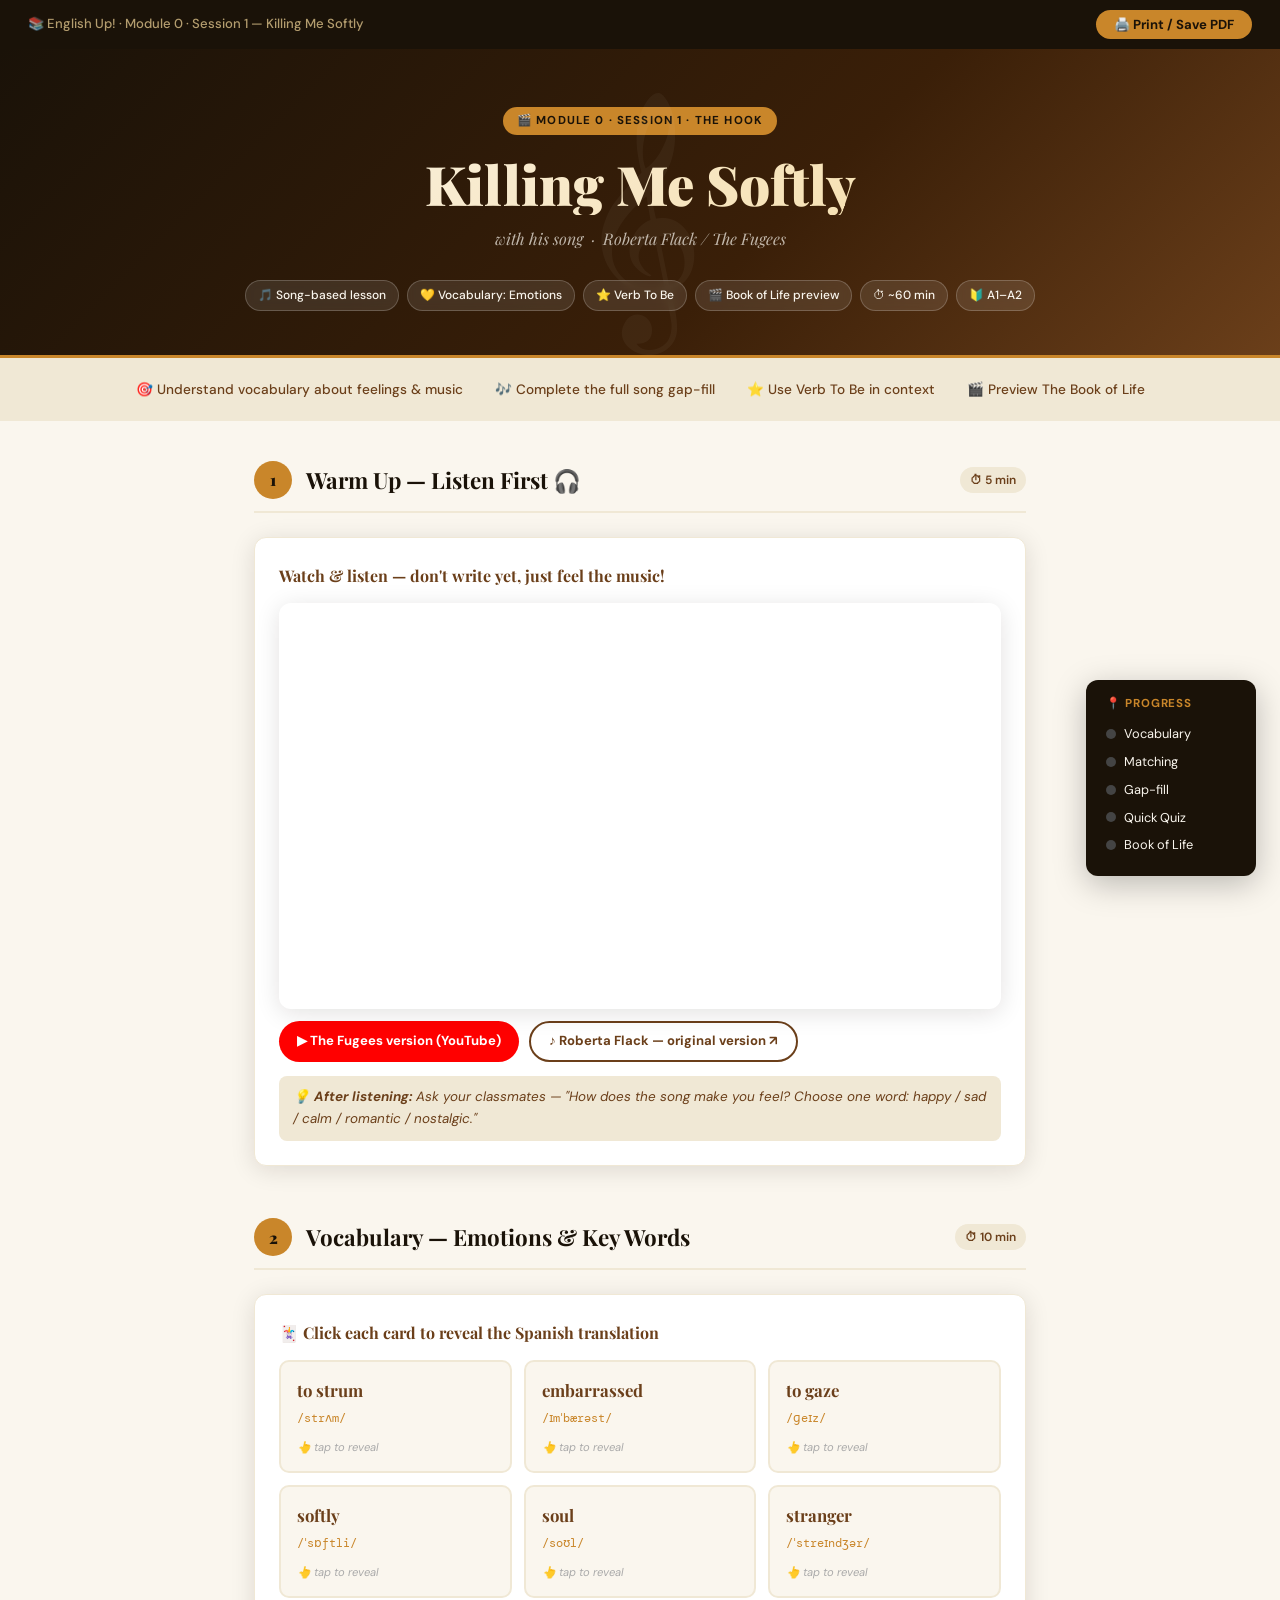
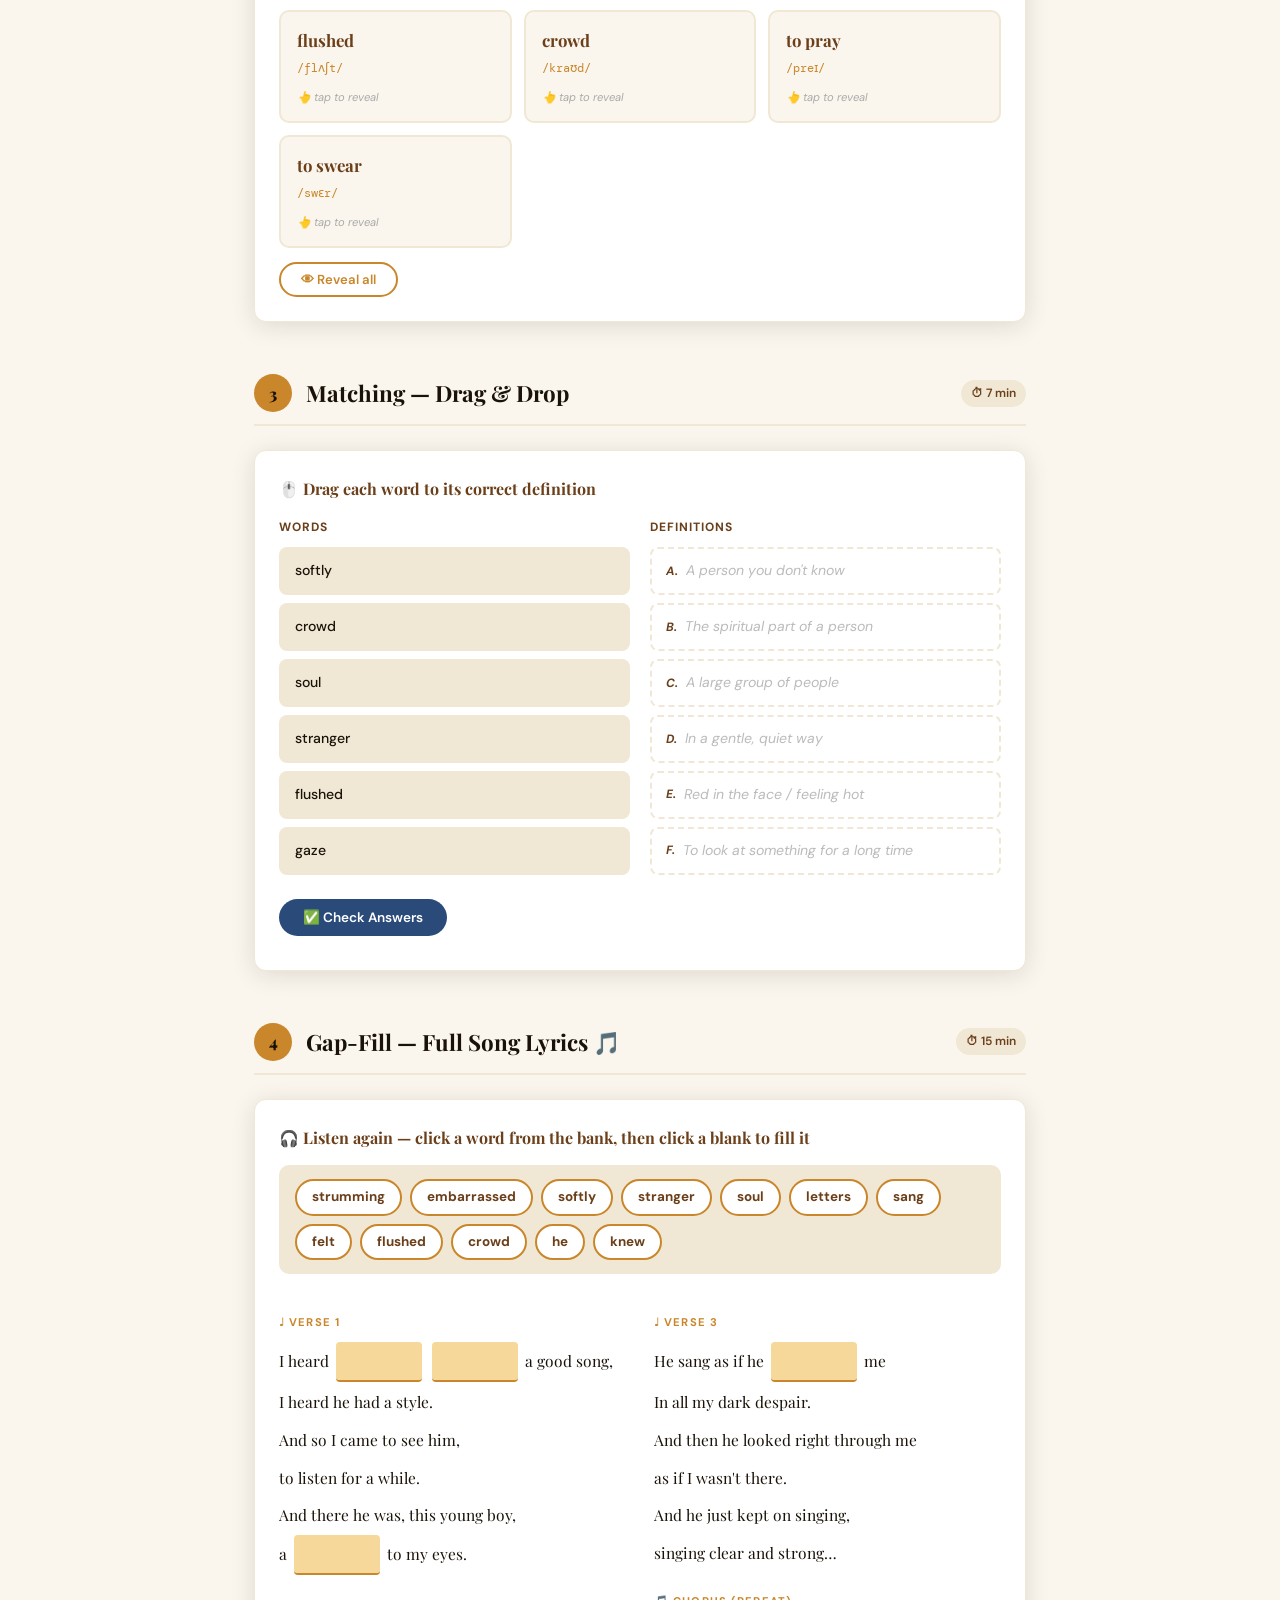
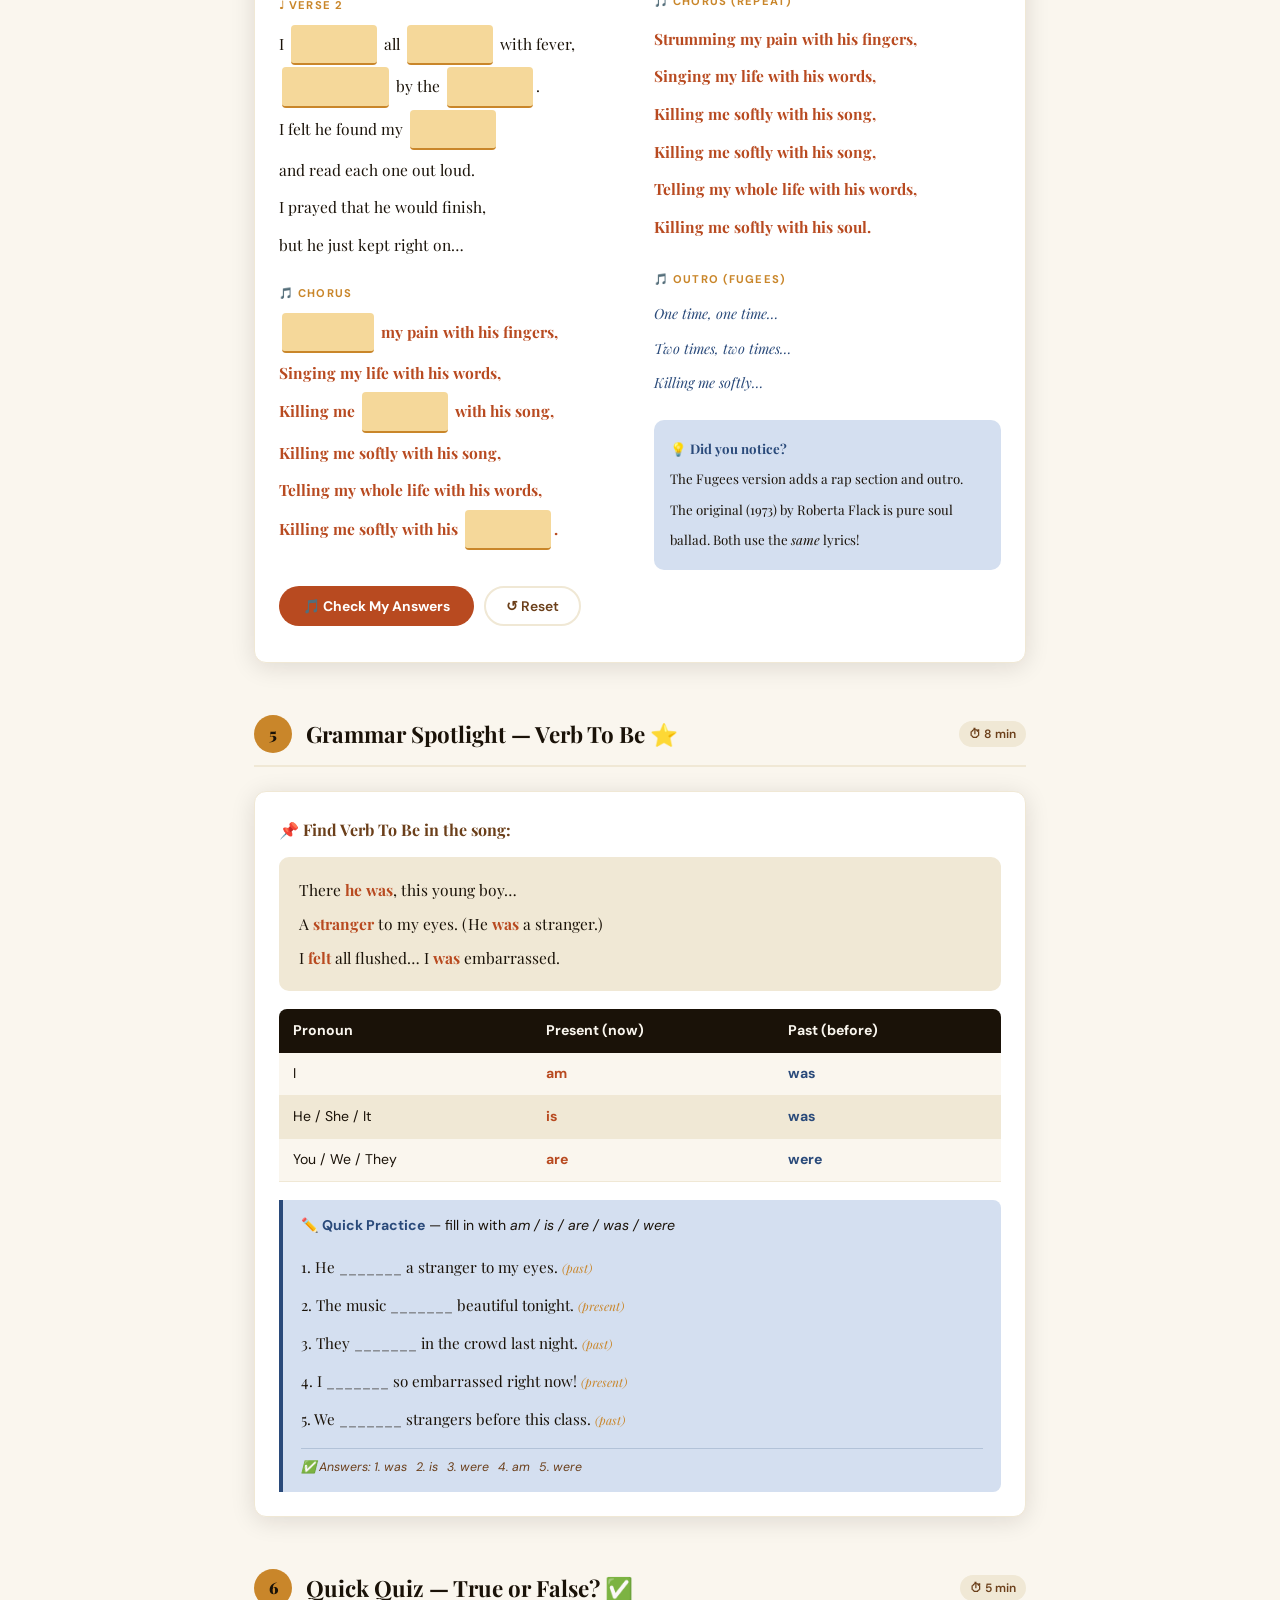
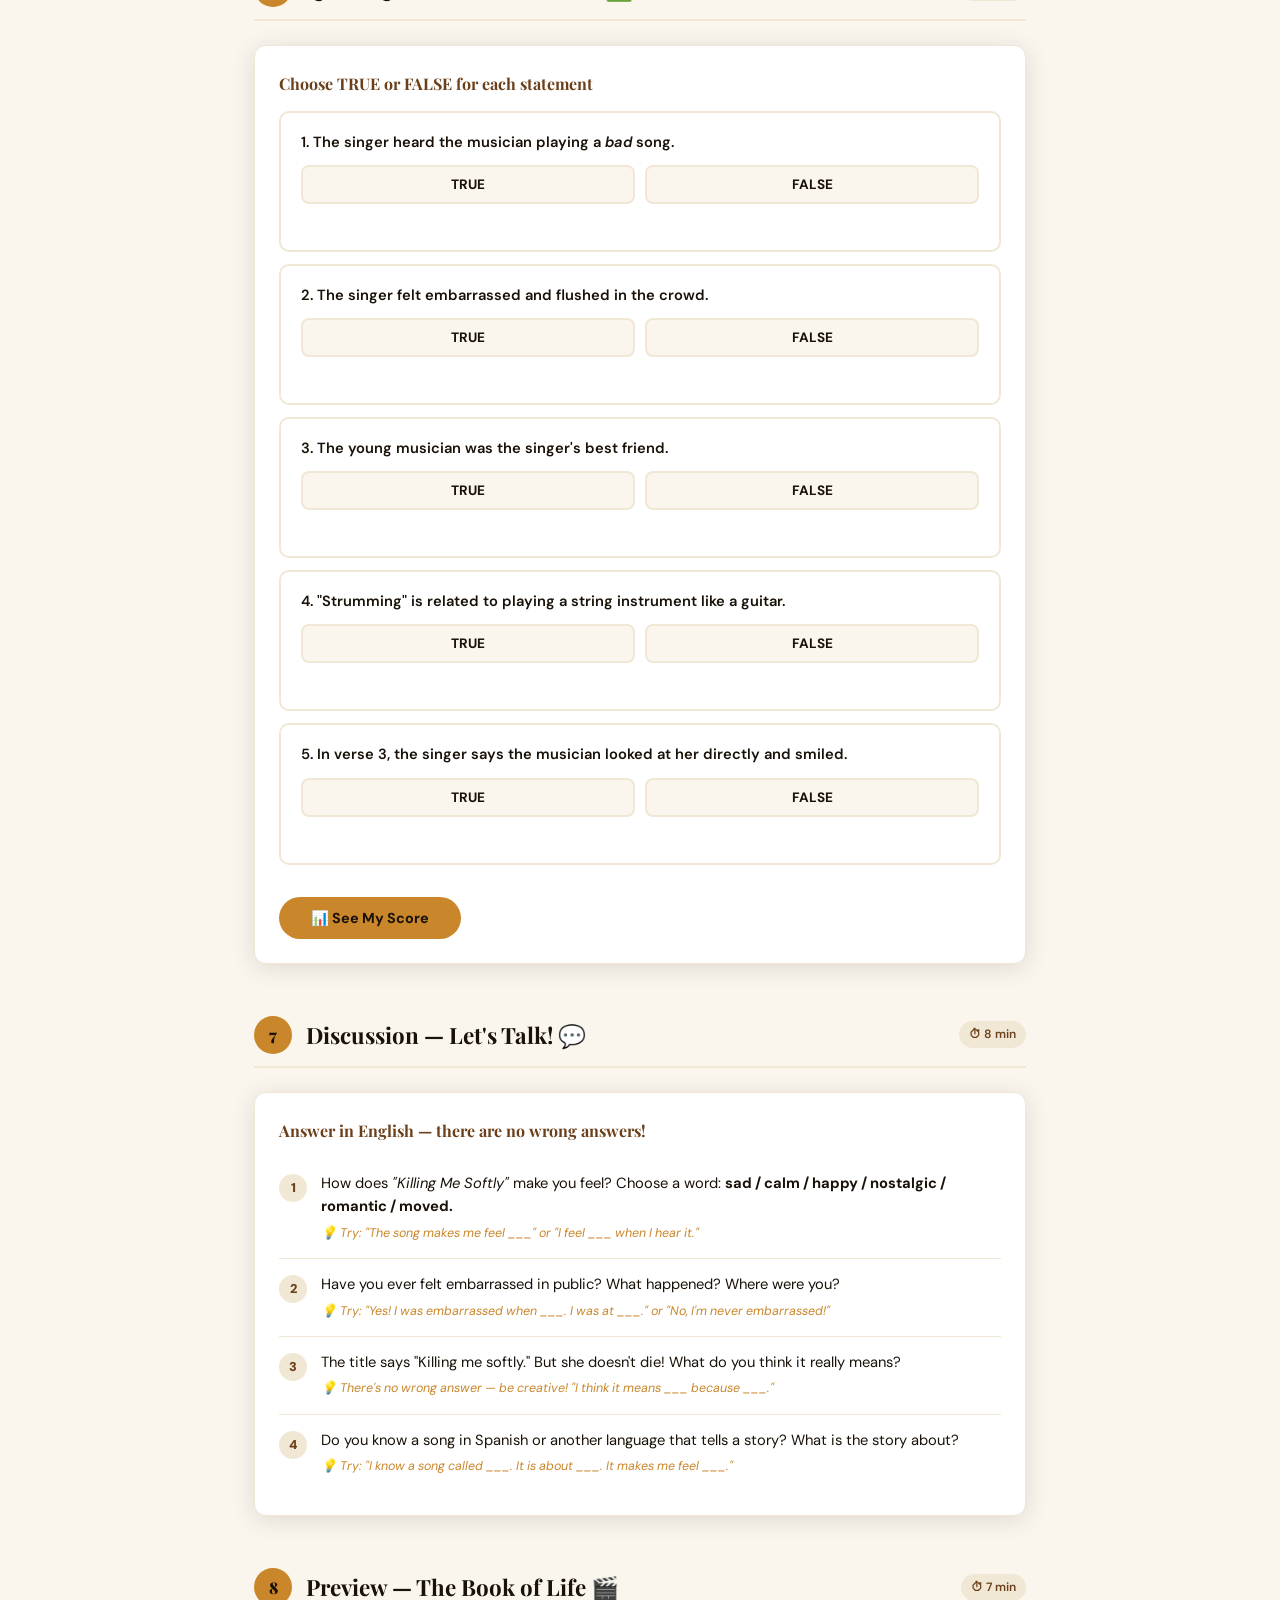
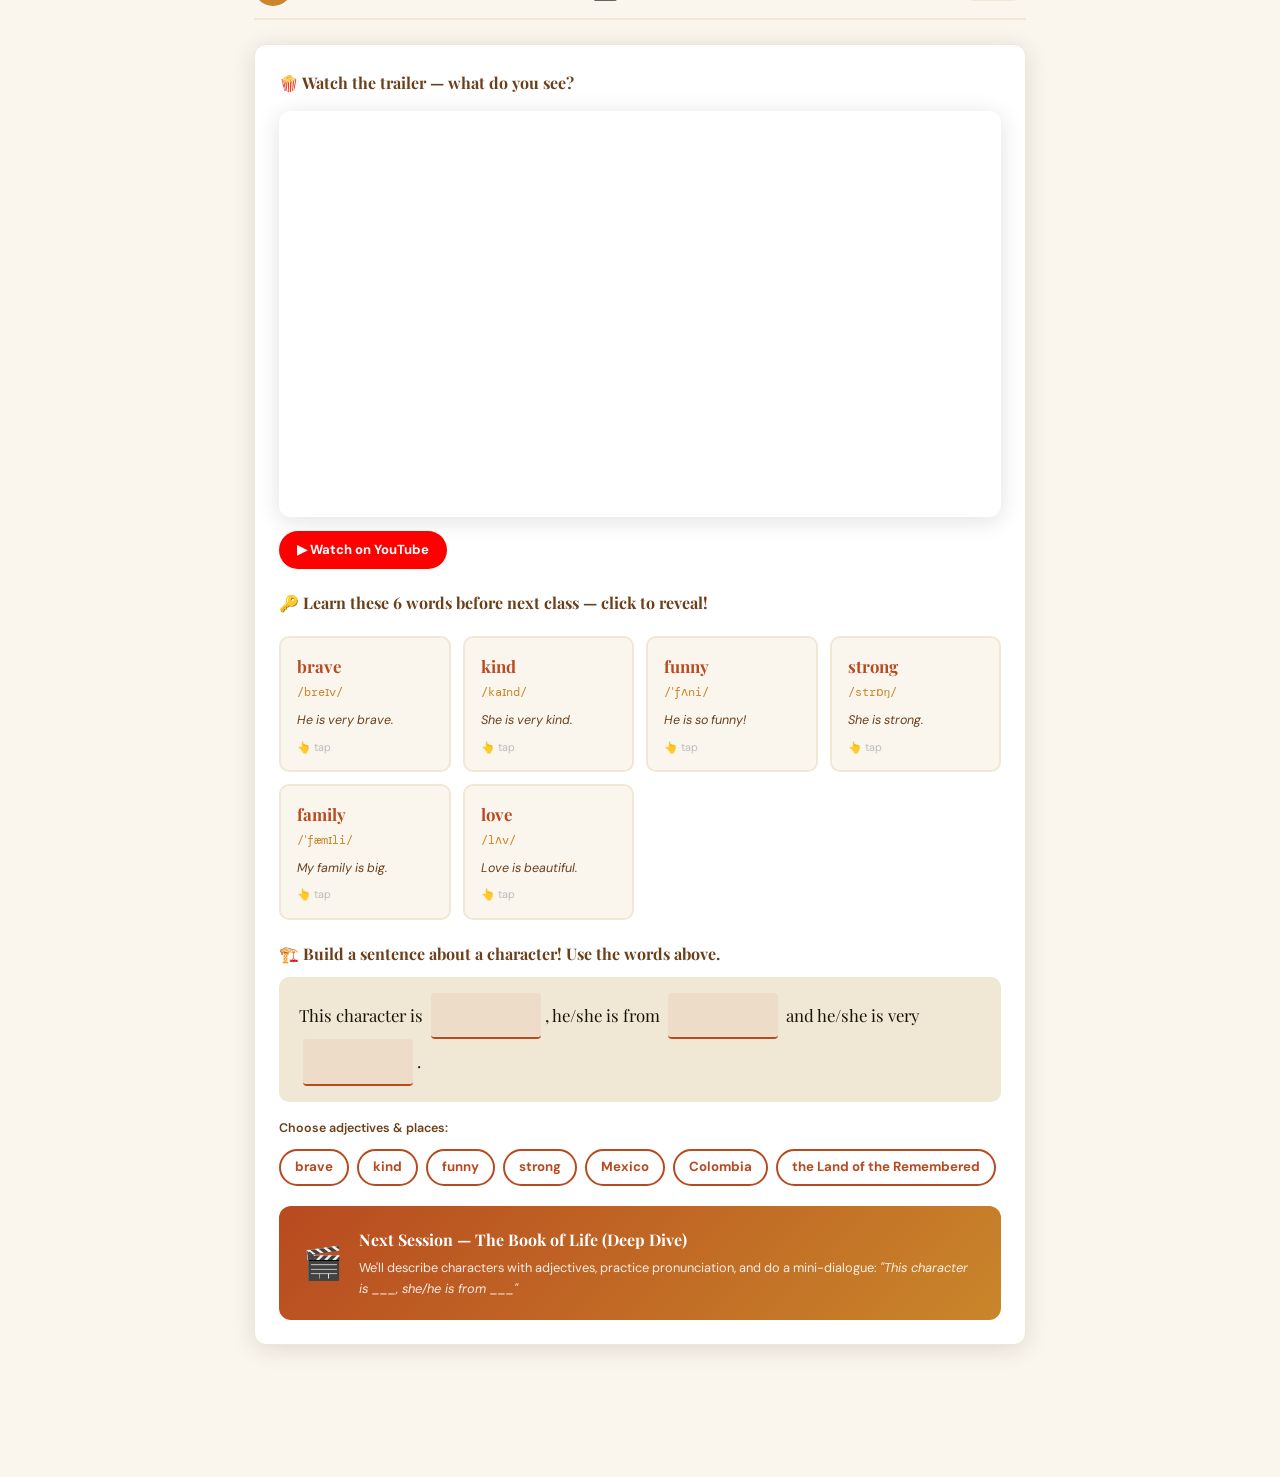
==== lessons/mod0/session1.html @ 4d99f3b1 "Add files via upload" ====
<!DOCTYPE html>
<html lang="en">
<head>
<meta charset="UTF-8"/>
<meta name="viewport" content="width=device-width, initial-scale=1.0"/>
<title>Module 0 · Session 1 — Killing Me Softly</title>
<link rel="preconnect" href="https://fonts.googleapis.com"/>
<link rel="preconnect" href="https://fonts.gstatic.com" crossorigin/>
<link href="https://fonts.googleapis.com/css2?family=Playfair+Display:ital,wght@0,700;0,900;1,400;1,700&family=DM+Sans:wght@300;400;500;600&family=DM+Mono:wght@400;500&display=swap" rel="stylesheet"/>

<style>
*, *::before, *::after { box-sizing: border-box; margin: 0; padding: 0; }

:root {
  --cream:     #FAF6EE;
  --parchment: #F0E8D5;
  --ink:       #1A1208;
  --brown:     #6B3F1A;
  --gold:      #C9862A;
  --gold-lt:   #F5D89A;
  --rust:      #B84A20;
  --sage:      #4A7053;
  --sage-lt:   #D6E8DA;
  --blue:      #2A4A7A;
  --blue-lt:   #D4DFF0;
  --radius:    12px;
  --shadow:    0 4px 24px rgba(26,18,8,0.12);
  --font-h:    'Playfair Display', Georgia, serif;
  --font-b:    'DM Sans', sans-serif;
  --font-m:    'DM Mono', monospace;
}

body { font-family: var(--font-b); background: var(--cream); color: var(--ink); line-height: 1.7; font-size: 16px; }

/* ── PRINT BAR ── */
.print-bar {
  position: sticky; top: 0; z-index: 100;
  background: var(--ink); color: var(--gold-lt);
  display: flex; align-items: center; justify-content: space-between;
  padding: 10px 28px; font-size: 0.82rem; font-weight: 500; gap: 12px; flex-wrap: wrap;
}
.print-bar span { opacity: 0.7; }
.btn-print {
  background: var(--gold); color: var(--ink); border: none;
  padding: 6px 18px; border-radius: 99px; font-weight: 700;
  font-size: 0.82rem; cursor: pointer; font-family: var(--font-b); transition: background .2s;
}
.btn-print:hover { background: var(--gold-lt); }

/* ── HERO ── */
.hero {
  background: linear-gradient(135deg, var(--ink) 0%, #3A1F08 60%, #6B3F1A 100%);
  color: var(--cream); padding: 56px 28px 44px; text-align: center; position: relative; overflow: hidden;
}
.hero::before {
  content: '𝄞'; position: absolute; top: -20px; left: 50%; transform: translateX(-50%);
  font-size: 220px; opacity: 0.04; pointer-events: none;
}
.hero-badge {
  display: inline-block; background: var(--gold); color: var(--ink);
  font-size: 0.72rem; font-weight: 700; letter-spacing: .1em; text-transform: uppercase;
  padding: 4px 14px; border-radius: 99px; margin-bottom: 18px;
}
.hero h1 {
  font-family: var(--font-h); font-size: clamp(2rem, 6vw, 3.4rem); font-weight: 900; line-height: 1.15;
  background: linear-gradient(135deg, #FAF6EE, #F5D89A);
  -webkit-background-clip: text; -webkit-text-fill-color: transparent; background-clip: text; margin-bottom: 10px;
}
.hero-sub { font-size: 1rem; opacity: .7; margin-bottom: 28px; font-style: italic; font-family: var(--font-h); }
.hero-tags { display: flex; gap: 8px; justify-content: center; flex-wrap: wrap; }
.tag {
  background: rgba(255,255,255,.1); border: 1px solid rgba(255,255,255,.2);
  color: var(--cream); font-size: .75rem; font-weight: 500; padding: 4px 12px;
  border-radius: 99px; backdrop-filter: blur(4px);
}

/* ── OBJECTIVES BAR ── */
.objectives-bar {
  background: var(--parchment); border-top: 3px solid var(--gold);
  padding: 20px 28px; display: flex; gap: 32px; flex-wrap: wrap; justify-content: center;
}
.obj-item { display: flex; align-items: center; gap: 8px; font-size: .85rem; font-weight: 500; color: var(--brown); }

/* ── LAYOUT ── */
.page { max-width: 820px; margin: 0 auto; padding: 40px 24px 80px; }

/* ── SECTION HEADER ── */
.section-header {
  display: flex; align-items: center; gap: 14px; margin-bottom: 24px;
  padding-bottom: 12px; border-bottom: 2px solid var(--parchment);
}
.section-num {
  width: 38px; height: 38px; border-radius: 50%; background: var(--gold); color: var(--ink);
  font-weight: 900; font-size: 1rem; display: flex; align-items: center; justify-content: center;
  flex-shrink: 0; font-family: var(--font-h);
}
.section-title { font-family: var(--font-h); font-size: 1.4rem; font-weight: 700; }
.section-time {
  margin-left: auto; font-size: .75rem; font-weight: 600; color: var(--brown);
  background: var(--parchment); padding: 3px 10px; border-radius: 99px; white-space: nowrap;
}
section { margin-bottom: 52px; }

/* ── CARD ── */
.card {
  background: white; border: 1px solid var(--parchment); border-radius: var(--radius);
  padding: 24px; box-shadow: var(--shadow); margin-bottom: 20px;
}
.card-title { font-family: var(--font-h); font-size: 1rem; font-weight: 700; margin-bottom: 14px; color: var(--brown); }

/* ── VIDEO ── */
.video-wrap {
  position: relative; padding-bottom: 56.25%; height: 0;
  border-radius: var(--radius); overflow: hidden; box-shadow: var(--shadow);
}
.video-wrap iframe { position: absolute; inset: 0; width: 100%; height: 100%; border: none; }
.video-links { display: flex; gap: 10px; margin-top: 12px; flex-wrap: wrap; }
.btn-yt {
  display: inline-flex; align-items: center; gap: 7px;
  background: #FF0000; color: white; text-decoration: none;
  padding: 8px 18px; border-radius: 99px; font-weight: 700; font-size: .82rem;
  font-family: var(--font-b); transition: background .2s;
}
.btn-yt:hover { background: #CC0000; }
.btn-yt-alt {
  display: inline-flex; align-items: center; gap: 7px;
  background: none; border: 2px solid var(--brown); color: var(--brown);
  text-decoration: none; padding: 7px 18px; border-radius: 99px;
  font-weight: 700; font-size: .82rem; font-family: var(--font-b); transition: all .2s;
}
.btn-yt-alt:hover { background: var(--brown); color: white; }

/* ── VOCAB GRID ── */
.vocab-grid { display: grid; grid-template-columns: repeat(auto-fill, minmax(190px, 1fr)); gap: 12px; }
.vocab-card {
  background: var(--cream); border: 2px solid var(--parchment); border-radius: 10px;
  padding: 14px 16px; cursor: pointer; transition: all .2s; position: relative;
}
.vocab-card:hover { border-color: var(--gold); transform: translateY(-2px); box-shadow: 0 6px 18px rgba(201,134,42,.18); }
.vocab-card.revealed .vocab-translation { opacity: 1; max-height: 40px; }
.vocab-card.revealed .vocab-hint { display: none; }
.vocab-word { font-family: var(--font-h); font-size: 1.05rem; font-weight: 700; color: var(--brown); }
.vocab-pron { font-family: var(--font-m); font-size: .75rem; color: var(--gold); margin: 3px 0; }
.vocab-translation { font-size: .82rem; color: var(--blue); font-weight: 600; opacity: 0; max-height: 0; overflow: hidden; transition: all .3s; margin-top: 4px; }
.vocab-hint { font-size: .7rem; color: #aaa; margin-top: 6px; font-style: italic; }
.reveal-all-btn {
  display: inline-block; margin-top: 14px; background: none; border: 2px solid var(--gold);
  color: var(--gold); padding: 7px 20px; border-radius: 99px; cursor: pointer;
  font-family: var(--font-b); font-weight: 600; font-size: .82rem; transition: all .2s;
}
.reveal-all-btn:hover { background: var(--gold); color: var(--ink); }

/* ── DRAG & DROP ── */
.match-container { display: flex; gap: 20px; flex-wrap: wrap; }
.match-col { flex: 1; min-width: 200px; }
.match-col-title { font-size: .75rem; font-weight: 700; text-transform: uppercase; letter-spacing: .08em; color: var(--brown); margin-bottom: 10px; }
.draggable {
  background: var(--parchment); border: 2px solid transparent; border-radius: 8px;
  padding: 10px 14px; margin-bottom: 8px; cursor: grab; font-size: .88rem; font-weight: 500;
  transition: all .2s; user-select: none;
}
.draggable:hover { border-color: var(--gold); background: var(--gold-lt); }
.draggable.dragging { opacity: .4; cursor: grabbing; }
.draggable.used-up { opacity: .3; cursor: not-allowed; }
.drop-target {
  background: white; border: 2px dashed var(--parchment); border-radius: 8px;
  padding: 10px 14px; margin-bottom: 8px; font-size: .88rem; min-height: 44px;
  display: flex; align-items: center; transition: all .2s; color: #bbb; font-style: italic;
}
.drop-target.drag-over { border-color: var(--gold); background: var(--gold-lt); }
.drop-target.correct { border-color: var(--sage); background: var(--sage-lt); color: var(--sage); font-style: normal; font-weight: 600; border-style: solid; }
.drop-target.wrong   { border-color: var(--rust); background: #FDECEA; color: var(--rust); font-style: normal; border-style: solid; }
.drop-label { font-size: .75rem; font-weight: 700; color: var(--brown); margin-right: 8px; flex-shrink: 0; }
.match-check-btn {
  margin-top: 16px; background: var(--blue); color: white; border: none;
  padding: 10px 24px; border-radius: 99px; cursor: pointer;
  font-family: var(--font-b); font-weight: 600; font-size: .85rem; transition: background .2s;
}
.match-check-btn:hover { background: var(--brown); }
#match-feedback { margin-top: 10px; font-size: .85rem; font-weight: 600; }

/* ── LYRICS ── */
.lyrics-two-col { display: grid; grid-template-columns: 1fr 1fr; gap: 28px; }
@media (max-width: 640px) { .lyrics-two-col { grid-template-columns: 1fr; } }

.lyrics-wrap { font-family: var(--font-h); line-height: 2.3; font-size: .97rem; }
.verse-label {
  font-size: .7rem; font-weight: 700; text-transform: uppercase; letter-spacing: .1em;
  color: var(--gold); margin: 18px 0 6px; font-family: var(--font-b);
}
.lyric-line { margin-bottom: 2px; }
.lyric-line.chorus-line { color: var(--rust); font-weight: 700; }

.gap-blank {
  display: inline-block; min-width: 86px; border-bottom: 2px solid var(--gold);
  padding: 2px 8px; margin: 0 3px; background: var(--gold-lt); border-radius: 4px;
  cursor: pointer; font-weight: 700; color: transparent; text-align: center;
  transition: all .2s; font-family: var(--font-h); font-size: .93rem;
}
.gap-blank:hover { border-color: var(--rust); }
.gap-blank.filled { color: var(--brown); background: var(--blue-lt); border-color: var(--blue); }
.gap-blank.correct-ans { color: var(--sage); background: var(--sage-lt); border-color: var(--sage); cursor: default; }
.gap-blank.wrong-ans { color: var(--rust); background: #FDECEA; border-color: var(--rust); animation: shake .4s; }
@keyframes shake { 0%,100%{transform:translateX(0)} 25%{transform:translateX(-5px)} 75%{transform:translateX(5px)} }

.word-bank {
  display: flex; gap: 8px; flex-wrap: wrap; margin-bottom: 18px;
  padding: 14px 16px; background: var(--parchment); border-radius: 10px;
}
.word-chip {
  background: white; border: 2px solid var(--gold); border-radius: 99px; padding: 5px 15px;
  cursor: pointer; font-family: var(--font-b); font-weight: 700; font-size: .84rem;
  color: var(--brown); transition: all .2s; user-select: none;
}
.word-chip:hover { background: var(--gold); color: var(--ink); }
.word-chip.selected-chip { background: var(--rust); border-color: var(--rust); color: white; }
.word-chip.used { opacity: .28; pointer-events: none; text-decoration: line-through; }

.lyrics-actions { display: flex; gap: 10px; margin-top: 16px; flex-wrap: wrap; }
.lyrics-check-btn {
  background: var(--rust); color: white; border: none; padding: 10px 24px;
  border-radius: 99px; cursor: pointer; font-family: var(--font-b); font-weight: 700;
  font-size: .87rem; transition: background .2s;
}
.lyrics-check-btn:hover { background: var(--brown); }
.lyrics-reset-btn {
  background: none; border: 2px solid var(--parchment); color: var(--brown);
  padding: 9px 20px; border-radius: 99px; cursor: pointer;
  font-family: var(--font-b); font-weight: 600; font-size: .87rem; transition: all .2s;
}
.lyrics-reset-btn:hover { border-color: var(--brown); }
#lyrics-score { margin-top: 12px; font-weight: 700; font-size: .9rem; }

/* ── GRAMMAR TABLE ── */
.grammar-table { width: 100%; border-collapse: collapse; font-size: .88rem; }
.grammar-table th { background: var(--ink); color: var(--cream); padding: 10px 14px; text-align: left; }
.grammar-table th:first-child { border-radius: 8px 0 0 0; }
.grammar-table th:last-child  { border-radius: 0 8px 0 0; }
.grammar-table td { padding: 9px 14px; border-bottom: 1px solid var(--parchment); }
.grammar-table tr:nth-child(odd) td { background: var(--cream); }
.grammar-table tr:nth-child(even) td { background: var(--parchment); }

/* ── T/F QUIZ ── */
.quiz-card {
  background: white; border: 2px solid var(--parchment); border-radius: 10px;
  padding: 18px 20px; margin-bottom: 12px;
}
.quiz-q { font-weight: 600; font-size: .92rem; margin-bottom: 12px; line-height: 1.5; }
.tf-btns { display: flex; gap: 10px; }
.tf-btn {
  flex: 1; padding: 9px; border-radius: 8px; border: 2px solid var(--parchment);
  cursor: pointer; font-weight: 700; font-size: .85rem; font-family: var(--font-b);
  background: var(--cream); transition: all .2s; color: var(--ink);
}
.tf-btn:hover { border-color: var(--blue); background: var(--blue-lt); }
.tf-btn.sel-t  { background: var(--blue-lt); border-color: var(--blue); color: var(--blue); }
.tf-btn.sel-f  { background: #FDECEA; border-color: var(--rust); color: var(--rust); }
.tf-btn.correct { background: var(--sage-lt); border-color: var(--sage); color: var(--sage); }
.tf-btn.wrong   { background: #FDECEA; border-color: var(--rust); color: var(--rust); }
.quiz-feedback  { font-size: .8rem; margin-top: 10px; font-weight: 600; min-height: 18px; }
.quiz-submit-btn {
  background: var(--gold); color: var(--ink); border: none; padding: 12px 32px;
  border-radius: 99px; cursor: pointer; font-family: var(--font-b); font-weight: 700;
  font-size: .9rem; margin-top: 20px; transition: all .2s;
}
.quiz-submit-btn:hover { background: var(--gold-lt); }
#quiz-result { margin-top: 20px; padding: 20px; border-radius: 12px; text-align: center; font-family: var(--font-h); font-size: 1.3rem; font-weight: 700; display: none; }
#quiz-result.show { display: block; }

/* ── DISCUSSION ── */
.discussion-list { list-style: none; }
.discussion-list li { display: flex; gap: 14px; align-items: flex-start; padding: 14px 0; border-bottom: 1px solid var(--parchment); }
.discussion-list li:last-child { border-bottom: none; }
.disc-num { width: 28px; height: 28px; border-radius: 50%; background: var(--parchment); color: var(--brown); font-weight: 900; font-size: .8rem; display: flex; align-items: center; justify-content: center; flex-shrink: 0; margin-top: 2px; }
.disc-q   { font-size: .92rem; line-height: 1.6; }
.disc-tip { font-size: .78rem; color: var(--gold); font-style: italic; margin-top: 4px; }

/* ── BOOK OF LIFE ── */
.bol-vocab-grid { display: grid; grid-template-columns: repeat(auto-fill, minmax(170px, 1fr)); gap: 12px; margin-top: 20px; }
.bol-vocab-card {
  background: var(--cream); border: 2px solid var(--parchment); border-radius: 10px;
  padding: 14px 16px; cursor: pointer; transition: all .2s;
}
.bol-vocab-card:hover { border-color: var(--rust); transform: translateY(-2px); }
.bol-vocab-card.revealed .bol-translation { opacity: 1; max-height: 60px; }
.bol-vocab-card.revealed .bol-hint { display: none; }
.bol-word { font-family: var(--font-h); font-size: 1.05rem; font-weight: 700; color: var(--rust); }
.bol-pron { font-family: var(--font-m); font-size: .72rem; color: var(--gold); margin: 2px 0; }
.bol-translation { font-size: .82rem; color: var(--blue); font-weight: 600; opacity: 0; max-height: 0; overflow: hidden; transition: all .3s; margin-top: 4px; }
.bol-example { font-size: .78rem; color: var(--brown); font-style: italic; margin-top: 4px; }
.bol-hint { font-size: .68rem; color: #bbb; margin-top: 6px; }

/* ── SENTENCE BUILDER ── */
.sentence-builder { margin-top: 20px; }
.sb-template {
  font-family: var(--font-h); font-size: 1.05rem; color: var(--ink);
  background: var(--parchment); border-radius: 10px; padding: 16px 20px;
  line-height: 2.4; margin-bottom: 16px;
}
.sb-blank {
  display: inline-block; min-width: 110px; border-bottom: 2.5px solid var(--rust);
  padding: 2px 8px; margin: 0 4px; background: rgba(184,74,32,.07); border-radius: 4px;
  cursor: pointer; font-weight: 700; color: transparent; text-align: center;
  transition: all .2s; font-family: var(--font-h);
}
.sb-blank.filled { color: var(--rust); }
.sb-word-bank { display: flex; gap: 8px; flex-wrap: wrap; }
.sb-chip {
  background: white; border: 2px solid var(--rust); color: var(--rust); border-radius: 99px;
  padding: 5px 14px; cursor: pointer; font-weight: 700; font-size: .83rem;
  font-family: var(--font-b); transition: all .2s; user-select: none;
}
.sb-chip:hover   { background: var(--rust); color: white; }
.sb-chip.sel     { background: var(--rust); color: white; }
.sb-chip.sb-used { opacity: .25; pointer-events: none; text-decoration: line-through; }

/* ── NEXT SESSION BANNER ── */
.next-banner {
  background: linear-gradient(135deg, var(--rust), var(--gold));
  color: white; border-radius: var(--radius); padding: 20px 24px;
  display: flex; align-items: center; gap: 16px; margin-top: 20px;
}
.next-banner .nb-emoji { font-size: 2rem; }
.next-banner .nb-title { font-family: var(--font-h); font-weight: 700; font-size: 1rem; }
.next-banner .nb-sub   { font-size: .8rem; opacity: .88; margin-top: 4px; }

/* ── PROGRESS TRACKER ── */
.progress-tracker {
  position: fixed; bottom: 24px; right: 24px; z-index: 90;
  background: var(--ink); color: var(--cream); border-radius: var(--radius);
  padding: 14px 20px; box-shadow: 0 8px 32px rgba(0,0,0,.25); font-size: .8rem; min-width: 170px;
}
.pt-title { font-weight: 700; font-size: .72rem; text-transform: uppercase; letter-spacing: .08em; color: var(--gold); margin-bottom: 10px; }
.pt-item  { display: flex; align-items: center; gap: 8px; margin-bottom: 6px; }
.pt-dot   { width: 10px; height: 10px; border-radius: 50%; background: #444; flex-shrink: 0; transition: background .3s; }
.pt-dot.done { background: var(--sage); }

/* ── PRINT ── */
@media print {
  .print-bar,.progress-tracker,.video-wrap,.btn-yt,.btn-yt-alt,
  .btn-print,.lyrics-check-btn,.lyrics-reset-btn,.match-check-btn,
  .quiz-submit-btn,.reveal-all-btn,.word-bank,.sb-word-bank,
  iframe { display: none !important; }
  body { background: white; font-size: 11pt; }
  .hero { background: none !important; color: var(--ink); padding: 12pt 0; border-bottom: 3pt solid var(--gold); page-break-after: avoid; }
  .hero h1 { -webkit-text-fill-color: var(--ink); background: none; font-size: 20pt; }
  .hero-sub,.hero-tags,.hero-badge { display: none; }
  .objectives-bar { background: none; border-top: 1pt solid var(--gold); padding: 8pt 0; }
  .page { padding: 12pt 0; max-width: 100%; }
  .card { box-shadow: none; border: 1pt solid #ddd; break-inside: avoid; page-break-inside: avoid; }
  section { break-inside: avoid; page-break-inside: avoid; }
  .section-num { background: #eee; color: var(--ink); border: 1pt solid #ccc; }
  .vocab-card,.bol-vocab-card { break-inside: avoid; cursor: default; }
  .vocab-translation,.bol-translation { opacity: 1 !important; max-height: 60px !important; }
  .vocab-hint,.bol-hint { display: none; }
  .gap-blank {
    color: #FAF6EE !important; background: #f0f0f0 !important;
    border-color: #aaa !important; min-width: 80px; min-height: 22pt;
  }
  .lyric-line { line-height: 2.6; }
  .lyrics-wrap::before {
    content: 'Fill in the blanks while you listen to the song:';
    display: block; font-size: 9pt; color: #888; margin-bottom: 8pt; font-style: italic;
    font-family: sans-serif;
  }
  .drop-target { border: 1pt solid #ccc; color: var(--ink) !important; font-style: normal; min-height: 28pt; }
  .draggable { border: 1pt solid #ccc; }
  .quiz-card { break-inside: avoid; }
  .tf-btns { gap: 30pt; }
  .tf-btn { border: 1pt solid #ccc; background: none; padding: 5pt 20pt; }
  .sb-blank { color: white !important; background: #eee !important; min-height: 22pt; }
  .next-banner { background: var(--parchment) !important; color: var(--ink); }
  .lyrics-two-col { grid-template-columns: 1fr 1fr; gap: 16pt; }
  .bol-vocab-grid { grid-template-columns: repeat(3, 1fr); }
  @page { margin: 2cm 2.5cm; size: A4; }
  h2,h3 { break-after: avoid; }
}

@media (max-width: 600px) { .progress-tracker { display: none; } .hero h1 { font-size: 1.8rem; } }
</style>
</head>
<body>

<!-- PRINT BAR -->
<div class="print-bar">
  <span>📚 English Up! · Module 0 · Session 1 — Killing Me Softly</span>
  <button class="btn-print" onclick="window.print()">🖨️ Print / Save PDF</button>
</div>

<!-- HERO -->
<div class="hero">
  <div class="hero-badge">🎬 Module 0 · Session 1 · The Hook</div>
  <h1>Killing Me Softly</h1>
  <div class="hero-sub">with his song &nbsp;·&nbsp; Roberta Flack / The Fugees</div>
  <div class="hero-tags">
    <span class="tag">🎵 Song-based lesson</span>
    <span class="tag">💛 Vocabulary: Emotions</span>
    <span class="tag">⭐ Verb To Be</span>
    <span class="tag">🎬 Book of Life preview</span>
    <span class="tag">⏱ ~60 min</span>
    <span class="tag">🔰 A1–A2</span>
  </div>
</div>

<!-- OBJECTIVES -->
<div class="objectives-bar">
  <div class="obj-item">🎯 Understand vocabulary about feelings &amp; music</div>
  <div class="obj-item">🎶 Complete the full song gap-fill</div>
  <div class="obj-item">⭐ Use Verb To Be in context</div>
  <div class="obj-item">🎬 Preview The Book of Life</div>
</div>

<!-- PROGRESS TRACKER -->
<div class="progress-tracker">
  <div class="pt-title">📍 Progress</div>
  <div class="pt-item"><div class="pt-dot" id="pd-vocab"></div><span>Vocabulary</span></div>
  <div class="pt-item"><div class="pt-dot" id="pd-match"></div><span>Matching</span></div>
  <div class="pt-item"><div class="pt-dot" id="pd-lyrics"></div><span>Gap-fill</span></div>
  <div class="pt-item"><div class="pt-dot" id="pd-quiz"></div><span>Quick Quiz</span></div>
  <div class="pt-item"><div class="pt-dot" id="pd-bol"></div><span>Book of Life</span></div>
</div>

<div class="page">

<!-- ══ SECTION 1: WARM UP ══ -->
<section>
  <div class="section-header">
    <div class="section-num">1</div>
    <div class="section-title">Warm Up — Listen First 🎧</div>
    <div class="section-time">⏱ 5 min</div>
  </div>
  <div class="card">
    <div class="card-title">Watch &amp; listen — don't write yet, just feel the music!</div>
    <div class="video-wrap">
      <iframe src="https://www.youtube.com/embed/RDPsOPT1HeA"
        allowfullscreen allow="accelerometer; autoplay; clipboard-write; encrypted-media; gyroscope; picture-in-picture"
        title="Killing Me Softly — The Fugees"></iframe>
    </div>
    <div class="video-links">
      <a class="btn-yt" href="https://www.youtube.com/watch?v=RDPsOPT1HeA" target="_blank" rel="noopener">
        ▶ The Fugees version (YouTube)
      </a>
      <a class="btn-yt-alt" href="https://www.youtube.com/watch?v=wEBlaMOmKV4" target="_blank" rel="noopener">
        ♪ Roberta Flack — original version ↗
      </a>
    </div>
    <p style="margin-top:14px;font-size:.84rem;color:var(--brown);font-style:italic;background:var(--parchment);border-radius:8px;padding:10px 14px;">
      💡 <strong>After listening:</strong> Ask your classmates — <em>"How does the song make you feel? Choose one word: happy / sad / calm / romantic / nostalgic."</em>
    </p>
  </div>
</section>

<!-- ══ SECTION 2: VOCABULARY ══ -->
<section id="sec-vocab">
  <div class="section-header">
    <div class="section-num">2</div>
    <div class="section-title">Vocabulary — Emotions &amp; Key Words</div>
    <div class="section-time">⏱ 10 min</div>
  </div>
  <div class="card">
    <div class="card-title">🃏 Click each card to reveal the Spanish translation</div>
    <div class="vocab-grid" id="vocabGrid">
      <div class="vocab-card" onclick="revealVocab(this)">
        <div class="vocab-word">to strum</div><div class="vocab-pron">/strʌm/</div>
        <div class="vocab-translation">🇪🇸 rasguear (guitarra)</div><div class="vocab-hint">👆 tap to reveal</div>
      </div>
      <div class="vocab-card" onclick="revealVocab(this)">
        <div class="vocab-word">embarrassed</div><div class="vocab-pron">/ɪmˈbærəst/</div>
        <div class="vocab-translation">🇪🇸 avergonzada/o</div><div class="vocab-hint">👆 tap to reveal</div>
      </div>
      <div class="vocab-card" onclick="revealVocab(this)">
        <div class="vocab-word">to gaze</div><div class="vocab-pron">/ɡeɪz/</div>
        <div class="vocab-translation">🇪🇸 mirar fijamente</div><div class="vocab-hint">👆 tap to reveal</div>
      </div>
      <div class="vocab-card" onclick="revealVocab(this)">
        <div class="vocab-word">softly</div><div class="vocab-pron">/ˈsɒftli/</div>
        <div class="vocab-translation">🇪🇸 suavemente</div><div class="vocab-hint">👆 tap to reveal</div>
      </div>
      <div class="vocab-card" onclick="revealVocab(this)">
        <div class="vocab-word">soul</div><div class="vocab-pron">/soʊl/</div>
        <div class="vocab-translation">🇪🇸 alma</div><div class="vocab-hint">👆 tap to reveal</div>
      </div>
      <div class="vocab-card" onclick="revealVocab(this)">
        <div class="vocab-word">stranger</div><div class="vocab-pron">/ˈstreɪndʒər/</div>
        <div class="vocab-translation">🇪🇸 extraño / desconocido</div><div class="vocab-hint">👆 tap to reveal</div>
      </div>
      <div class="vocab-card" onclick="revealVocab(this)">
        <div class="vocab-word">flushed</div><div class="vocab-pron">/flʌʃt/</div>
        <div class="vocab-translation">🇪🇸 sonrojada/o, acalorada/o</div><div class="vocab-hint">👆 tap to reveal</div>
      </div>
      <div class="vocab-card" onclick="revealVocab(this)">
        <div class="vocab-word">crowd</div><div class="vocab-pron">/kraʊd/</div>
        <div class="vocab-translation">🇪🇸 multitud / público</div><div class="vocab-hint">👆 tap to reveal</div>
      </div>
      <div class="vocab-card" onclick="revealVocab(this)">
        <div class="vocab-word">to pray</div><div class="vocab-pron">/preɪ/</div>
        <div class="vocab-translation">🇪🇸 rezar / rogar</div><div class="vocab-hint">👆 tap to reveal</div>
      </div>
      <div class="vocab-card" onclick="revealVocab(this)">
        <div class="vocab-word">to swear</div><div class="vocab-pron">/swɛr/</div>
        <div class="vocab-translation">🇪🇸 jurar</div><div class="vocab-hint">👆 tap to reveal</div>
      </div>
    </div>
    <button class="reveal-all-btn" onclick="revealAllVocab()" id="revealAllBtn">👁 Reveal all</button>
  </div>
</section>

<!-- ══ SECTION 3: MATCHING ══ -->
<section id="sec-match">
  <div class="section-header">
    <div class="section-num">3</div>
    <div class="section-title">Matching — Drag &amp; Drop</div>
    <div class="section-time">⏱ 7 min</div>
  </div>
  <div class="card">
    <div class="card-title">🖱️ Drag each word to its correct definition</div>
    <div class="match-container">
      <div class="match-col">
        <div class="match-col-title">Words</div>
        <div class="draggable" draggable="true" data-word="softly">softly</div>
        <div class="draggable" draggable="true" data-word="crowd">crowd</div>
        <div class="draggable" draggable="true" data-word="soul">soul</div>
        <div class="draggable" draggable="true" data-word="stranger">stranger</div>
        <div class="draggable" draggable="true" data-word="flushed">flushed</div>
        <div class="draggable" draggable="true" data-word="gaze">gaze</div>
      </div>
      <div class="match-col">
        <div class="match-col-title">Definitions</div>
        <div class="drop-target" data-answer="stranger"><span class="drop-label">A.</span>A person you don't know</div>
        <div class="drop-target" data-answer="soul"><span class="drop-label">B.</span>The spiritual part of a person</div>
        <div class="drop-target" data-answer="crowd"><span class="drop-label">C.</span>A large group of people</div>
        <div class="drop-target" data-answer="softly"><span class="drop-label">D.</span>In a gentle, quiet way</div>
        <div class="drop-target" data-answer="flushed"><span class="drop-label">E.</span>Red in the face / feeling hot</div>
        <div class="drop-target" data-answer="gaze"><span class="drop-label">F.</span>To look at something for a long time</div>
      </div>
    </div>
    <button class="match-check-btn" onclick="checkMatches()">✅ Check Answers</button>
    <div id="match-feedback"></div>
  </div>
</section>

<!-- ══ SECTION 4: FULL LYRICS GAP-FILL ══ -->
<section id="sec-lyrics">
  <div class="section-header">
    <div class="section-num">4</div>
    <div class="section-title">Gap-Fill — Full Song Lyrics 🎵</div>
    <div class="section-time">⏱ 15 min</div>
  </div>
  <div class="card">
    <div class="card-title">🎧 Listen again — click a word from the bank, then click a blank to fill it</div>

    <!-- WORD BANK -->
    <div class="word-bank" id="wordBank">
      <div class="word-chip" data-chip="strumming"   onclick="selectChip(this)">strumming</div>
      <div class="word-chip" data-chip="embarrassed" onclick="selectChip(this)">embarrassed</div>
      <div class="word-chip" data-chip="softly"      onclick="selectChip(this)">softly</div>
      <div class="word-chip" data-chip="stranger"    onclick="selectChip(this)">stranger</div>
      <div class="word-chip" data-chip="soul"        onclick="selectChip(this)">soul</div>
      <div class="word-chip" data-chip="letters"     onclick="selectChip(this)">letters</div>
      <div class="word-chip" data-chip="sang"        onclick="selectChip(this)">sang</div>
      <div class="word-chip" data-chip="felt"        onclick="selectChip(this)">felt</div>
      <div class="word-chip" data-chip="flushed"     onclick="selectChip(this)">flushed</div>
      <div class="word-chip" data-chip="crowd"       onclick="selectChip(this)">crowd</div>
      <div class="word-chip" data-chip="he"          onclick="selectChip(this)">he</div>
      <div class="word-chip" data-chip="knew"        onclick="selectChip(this)">knew</div>
    </div>

    <div class="lyrics-two-col">
      <!-- LEFT COLUMN -->
      <div class="lyrics-wrap">
        <div class="verse-label">♩ Verse 1</div>
        <div class="lyric-line">I heard <span class="gap-blank" data-answer="he" onclick="fillBlank(this)">he</span> <span class="gap-blank" data-answer="sang" onclick="fillBlank(this)">sang</span> a good song,</div>
        <div class="lyric-line">I heard he had a style.</div>
        <div class="lyric-line">And so I came to see him,</div>
        <div class="lyric-line">to listen for a while.</div>
        <div class="lyric-line">And there he was, this young boy,</div>
        <div class="lyric-line">a <span class="gap-blank" data-answer="stranger" onclick="fillBlank(this)">stranger</span> to my eyes.</div>

        <div class="verse-label">♩ Verse 2</div>
        <div class="lyric-line">I <span class="gap-blank" data-answer="felt" onclick="fillBlank(this)">felt</span> all <span class="gap-blank" data-answer="flushed" onclick="fillBlank(this)">flushed</span> with fever,</div>
        <div class="lyric-line"><span class="gap-blank" data-answer="embarrassed" onclick="fillBlank(this)">embarrassed</span> by the <span class="gap-blank" data-answer="crowd" onclick="fillBlank(this)">crowd</span>.</div>
        <div class="lyric-line">I felt he found my <span class="gap-blank" data-answer="letters" onclick="fillBlank(this)">letters</span></div>
        <div class="lyric-line">and read each one out loud.</div>
        <div class="lyric-line">I prayed that he would finish,</div>
        <div class="lyric-line">but he just kept right on…</div>

        <div class="verse-label">🎵 Chorus</div>
        <div class="lyric-line chorus-line"><span class="gap-blank" data-answer="strumming" onclick="fillBlank(this)">strumming</span> my pain with his fingers,</div>
        <div class="lyric-line chorus-line">Singing my life with his words,</div>
        <div class="lyric-line chorus-line">Killing me <span class="gap-blank" data-answer="softly" onclick="fillBlank(this)" data-uid="s1">softly</span> with his song,</div>
        <div class="lyric-line chorus-line">Killing me softly with his song,</div>
        <div class="lyric-line chorus-line">Telling my whole life with his words,</div>
        <div class="lyric-line chorus-line">Killing me softly with his <span class="gap-blank" data-answer="soul" onclick="fillBlank(this)" data-uid="s2">soul</span>.</div>
      </div>

      <!-- RIGHT COLUMN -->
      <div class="lyrics-wrap">
        <div class="verse-label">♩ Verse 3</div>
        <div class="lyric-line">He sang as if he <span class="gap-blank" data-answer="knew" onclick="fillBlank(this)">knew</span> me</div>
        <div class="lyric-line">In all my dark despair.</div>
        <div class="lyric-line">And then he looked right through me</div>
        <div class="lyric-line">as if I wasn't there.</div>
        <div class="lyric-line">And he just kept on singing,</div>
        <div class="lyric-line">singing clear and strong…</div>

        <div class="verse-label">🎵 Chorus (repeat)</div>
        <div class="lyric-line chorus-line">Strumming my pain with his fingers,</div>
        <div class="lyric-line chorus-line">Singing my life with his words,</div>
        <div class="lyric-line chorus-line">Killing me softly with his song,</div>
        <div class="lyric-line chorus-line">Killing me softly with his song,</div>
        <div class="lyric-line chorus-line">Telling my whole life with his words,</div>
        <div class="lyric-line chorus-line">Killing me softly with his soul.</div>

        <div class="verse-label" style="margin-top:22px;">🎵 Outro (Fugees)</div>
        <div class="lyric-line" style="color:var(--blue);font-style:italic;font-size:.88rem;">One time, one time…</div>
        <div class="lyric-line" style="color:var(--blue);font-style:italic;font-size:.88rem;">Two times, two times…</div>
        <div class="lyric-line" style="color:var(--blue);font-style:italic;font-size:.88rem;">Killing me softly…</div>

        <div style="margin-top:20px;padding:14px 16px;background:var(--blue-lt);border-radius:10px;font-size:.83rem;">
          <strong style="color:var(--blue);">💡 Did you notice?</strong><br>
          The Fugees version adds a rap section and outro. The original (1973) by Roberta Flack is pure soul ballad. Both use the <em>same</em> lyrics!
        </div>
      </div>
    </div><!-- end two-col -->

    <div class="lyrics-actions">
      <button class="lyrics-check-btn" onclick="checkLyrics()">🎵 Check My Answers</button>
      <button class="lyrics-reset-btn" onclick="resetLyrics()">↺ Reset</button>
    </div>
    <div id="lyrics-score"></div>
  </div>
</section>

<!-- ══ SECTION 5: GRAMMAR ══ -->
<section id="sec-grammar">
  <div class="section-header">
    <div class="section-num">5</div>
    <div class="section-title">Grammar Spotlight — Verb To Be ⭐</div>
    <div class="section-time">⏱ 8 min</div>
  </div>
  <div class="card">
    <div class="card-title">📌 Find Verb To Be in the song:</div>
    <div style="background:var(--parchment);border-radius:10px;padding:16px 20px;margin-bottom:18px;font-family:var(--font-h);line-height:2.2;font-size:.97rem;">
      <div>There <strong style="color:var(--rust);">he was</strong>, this young boy…</div>
      <div>A <strong style="color:var(--rust);">stranger</strong> to my eyes. (He <strong style="color:var(--rust);">was</strong> a stranger.)</div>
      <div>I <strong style="color:var(--rust);">felt</strong> all flushed… I <strong style="color:var(--rust);">was</strong> embarrassed.</div>
    </div>
    <table class="grammar-table">
      <thead>
        <tr><th>Pronoun</th><th>Present (now)</th><th>Past (before)</th></tr>
      </thead>
      <tbody>
        <tr><td>I</td><td style="font-weight:700;color:var(--rust);">am</td><td style="font-weight:700;color:var(--blue);">was</td></tr>
        <tr><td>He / She / It</td><td style="font-weight:700;color:var(--rust);">is</td><td style="font-weight:700;color:var(--blue);">was</td></tr>
        <tr><td>You / We / They</td><td style="font-weight:700;color:var(--rust);">are</td><td style="font-weight:700;color:var(--blue);">were</td></tr>
      </tbody>
    </table>
    <div style="margin-top:18px;background:var(--blue-lt);border-left:4px solid var(--blue);border-radius:0 8px 8px 0;padding:14px 18px;font-size:.88rem;">
      <strong style="color:var(--blue);">✏️ Quick Practice</strong> — fill in with <em>am / is / are / was / were</em>
      <div style="font-family:var(--font-h);line-height:2.5;margin-top:10px;font-size:.95rem;">
        <div>1. He _______ a stranger to my eyes. <em style="font-size:.75rem;color:var(--gold);">(past)</em></div>
        <div>2. The music _______ beautiful tonight. <em style="font-size:.75rem;color:var(--gold);">(present)</em></div>
        <div>3. They _______ in the crowd last night. <em style="font-size:.75rem;color:var(--gold);">(past)</em></div>
        <div>4. I _______ so embarrassed right now! <em style="font-size:.75rem;color:var(--gold);">(present)</em></div>
        <div>5. We _______ strangers before this class. <em style="font-size:.75rem;color:var(--gold);">(past)</em></div>
      </div>
      <div style="margin-top:10px;font-size:.77rem;color:var(--brown);font-style:italic;border-top:1px solid rgba(42,74,122,.2);padding-top:8px;">
        ✅ Answers: 1. was &nbsp; 2. is &nbsp; 3. were &nbsp; 4. am &nbsp; 5. were
      </div>
    </div>
  </div>
</section>

<!-- ══ SECTION 6: TRUE/FALSE QUIZ ══ -->
<section id="sec-quiz">
  <div class="section-header">
    <div class="section-num">6</div>
    <div class="section-title">Quick Quiz — True or False? ✅</div>
    <div class="section-time">⏱ 5 min</div>
  </div>
  <div class="card">
    <div class="card-title">Choose TRUE or FALSE for each statement</div>
    <div id="quizBody">
      <div class="quiz-card" data-correct="false">
        <div class="quiz-q">1. The singer heard the musician playing a <em>bad</em> song.</div>
        <div class="tf-btns">
          <button class="tf-btn" onclick="answerTF(this,'true')">TRUE</button>
          <button class="tf-btn" onclick="answerTF(this,'false')">FALSE</button>
        </div>
        <div class="quiz-feedback"></div>
      </div>
      <div class="quiz-card" data-correct="true">
        <div class="quiz-q">2. The singer felt embarrassed and flushed in the crowd.</div>
        <div class="tf-btns">
          <button class="tf-btn" onclick="answerTF(this,'true')">TRUE</button>
          <button class="tf-btn" onclick="answerTF(this,'false')">FALSE</button>
        </div>
        <div class="quiz-feedback"></div>
      </div>
      <div class="quiz-card" data-correct="false">
        <div class="quiz-q">3. The young musician was the singer's best friend.</div>
        <div class="tf-btns">
          <button class="tf-btn" onclick="answerTF(this,'true')">TRUE</button>
          <button class="tf-btn" onclick="answerTF(this,'false')">FALSE</button>
        </div>
        <div class="quiz-feedback"></div>
      </div>
      <div class="quiz-card" data-correct="true">
        <div class="quiz-q">4. "Strumming" is related to playing a string instrument like a guitar.</div>
        <div class="tf-btns">
          <button class="tf-btn" onclick="answerTF(this,'true')">TRUE</button>
          <button class="tf-btn" onclick="answerTF(this,'false')">FALSE</button>
        </div>
        <div class="quiz-feedback"></div>
      </div>
      <div class="quiz-card" data-correct="false">
        <div class="quiz-q">5. In verse 3, the singer says the musician looked at her directly and smiled.</div>
        <div class="tf-btns">
          <button class="tf-btn" onclick="answerTF(this,'true')">TRUE</button>
          <button class="tf-btn" onclick="answerTF(this,'false')">FALSE</button>
        </div>
        <div class="quiz-feedback"></div>
      </div>
    </div>
    <button class="quiz-submit-btn" onclick="submitQuiz()">📊 See My Score</button>
    <div id="quiz-result"></div>
  </div>
</section>

<!-- ══ SECTION 7: DISCUSSION ══ -->
<section id="sec-disc">
  <div class="section-header">
    <div class="section-num">7</div>
    <div class="section-title">Discussion — Let's Talk! 💬</div>
    <div class="section-time">⏱ 8 min</div>
  </div>
  <div class="card">
    <div class="card-title">Answer in English — there are no wrong answers!</div>
    <ul class="discussion-list">
      <li>
        <div class="disc-num">1</div>
        <div>
          <div class="disc-q">How does <em>"Killing Me Softly"</em> make you feel? Choose a word: <strong>sad / calm / happy / nostalgic / romantic / moved.</strong></div>
          <div class="disc-tip">💡 Try: "The song makes me feel ___" or "I feel ___ when I hear it."</div>
        </div>
      </li>
      <li>
        <div class="disc-num">2</div>
        <div>
          <div class="disc-q">Have you ever felt embarrassed in public? What happened? Where were you?</div>
          <div class="disc-tip">💡 Try: "Yes! I was embarrassed when ___. I was at ___." or "No, I'm never embarrassed!"</div>
        </div>
      </li>
      <li>
        <div class="disc-num">3</div>
        <div>
          <div class="disc-q">The title says "Killing me softly." But she doesn't die! What do you think it really means?</div>
          <div class="disc-tip">💡 There's no wrong answer — be creative! "I think it means ___ because ___."</div>
        </div>
      </li>
      <li>
        <div class="disc-num">4</div>
        <div>
          <div class="disc-q">Do you know a song in Spanish or another language that tells a story? What is the story about?</div>
          <div class="disc-tip">💡 Try: "I know a song called ___. It is about ___. It makes me feel ___."</div>
        </div>
      </li>
    </ul>
  </div>
</section>

<!-- ══ SECTION 8: BOOK OF LIFE ══ -->
<section id="sec-bol">
  <div class="section-header">
    <div class="section-num">8</div>
    <div class="section-title">Preview — The Book of Life 🎬</div>
    <div class="section-time">⏱ 7 min</div>
  </div>
  <div class="card">
    <div class="card-title">🍿 Watch the trailer — what do you see?</div>
    <div class="video-wrap" style="margin-bottom:14px;">
      <iframe src="https://www.youtube.com/embed/1eqkMRMtaaw" allowfullscreen title="The Book of Life — Official Trailer"></iframe>
    </div>
    <div class="video-links" style="margin-bottom:20px;">
      <a class="btn-yt" href="https://www.youtube.com/watch?v=1eqkMRMtaaw" target="_blank" rel="noopener">▶ Watch on YouTube</a>
    </div>

    <div class="card-title">🔑 Learn these 6 words before next class — click to reveal!</div>
    <div class="bol-vocab-grid" id="bolVocabGrid">
      <div class="bol-vocab-card" onclick="revealBolVocab(this)">
        <div class="bol-word">brave</div><div class="bol-pron">/breɪv/</div>
        <div class="bol-translation">🇪🇸 valiente</div>
        <div class="bol-example">He is very brave.</div>
        <div class="bol-hint">👆 tap</div>
      </div>
      <div class="bol-vocab-card" onclick="revealBolVocab(this)">
        <div class="bol-word">kind</div><div class="bol-pron">/kaɪnd/</div>
        <div class="bol-translation">🇪🇸 amable, bondadoso/a</div>
        <div class="bol-example">She is very kind.</div>
        <div class="bol-hint">👆 tap</div>
      </div>
      <div class="bol-vocab-card" onclick="revealBolVocab(this)">
        <div class="bol-word">funny</div><div class="bol-pron">/ˈfʌni/</div>
        <div class="bol-translation">🇪🇸 gracioso/a, chistoso/a</div>
        <div class="bol-example">He is so funny!</div>
        <div class="bol-hint">👆 tap</div>
      </div>
      <div class="bol-vocab-card" onclick="revealBolVocab(this)">
        <div class="bol-word">strong</div><div class="bol-pron">/strɒŋ/</div>
        <div class="bol-translation">🇪🇸 fuerte</div>
        <div class="bol-example">She is strong.</div>
        <div class="bol-hint">👆 tap</div>
      </div>
      <div class="bol-vocab-card" onclick="revealBolVocab(this)">
        <div class="bol-word">family</div><div class="bol-pron">/ˈfæmɪli/</div>
        <div class="bol-translation">🇪🇸 familia</div>
        <div class="bol-example">My family is big.</div>
        <div class="bol-hint">👆 tap</div>
      </div>
      <div class="bol-vocab-card" onclick="revealBolVocab(this)">
        <div class="bol-word">love</div><div class="bol-pron">/lʌv/</div>
        <div class="bol-translation">🇪🇸 amor / amar</div>
        <div class="bol-example">Love is beautiful.</div>
        <div class="bol-hint">👆 tap</div>
      </div>
    </div>

    <!-- SENTENCE BUILDER -->
    <div class="sentence-builder" id="sentenceBuilder">
      <div style="margin: 20px 0 10px;font-family:var(--font-h);font-size:1rem;font-weight:700;color:var(--brown);">
        🏗️ Build a sentence about a character! Use the words above.
      </div>
      <div class="sb-template" id="sbTemplate">
        This character is
        <span class="sb-blank" data-slot="adj" onclick="fillSbBlank(this,'adj')">___</span>,
        he/she is from
        <span class="sb-blank" data-slot="place" onclick="fillSbBlank(this,'place')">___</span>
        and he/she is very
        <span class="sb-blank" data-slot="adj2" onclick="fillSbBlank(this,'adj2')">___</span>.
      </div>
      <div style="font-size:.78rem;color:var(--brown);margin-bottom:10px;font-weight:600;">Choose adjectives &amp; places:</div>
      <div class="sb-word-bank" id="sbWordBank">
        <div class="sb-chip" data-sbchip="brave"   data-type="adj"   onclick="selectSbChip(this)">brave</div>
        <div class="sb-chip" data-sbchip="kind"    data-type="adj"   onclick="selectSbChip(this)">kind</div>
        <div class="sb-chip" data-sbchip="funny"   data-type="adj"   onclick="selectSbChip(this)">funny</div>
        <div class="sb-chip" data-sbchip="strong"  data-type="adj"   onclick="selectSbChip(this)">strong</div>
        <div class="sb-chip" data-sbchip="Mexico"  data-type="place" onclick="selectSbChip(this)">Mexico</div>
        <div class="sb-chip" data-sbchip="Colombia" data-type="place" onclick="selectSbChip(this)">Colombia</div>
        <div class="sb-chip" data-sbchip="the Land of the Remembered" data-type="place" onclick="selectSbChip(this)">the Land of the Remembered</div>
      </div>
    </div>

    <div class="next-banner">
      <div class="nb-emoji">🎬</div>
      <div>
        <div class="nb-title">Next Session — The Book of Life (Deep Dive)</div>
        <div class="nb-sub">We'll describe characters with adjectives, practice pronunciation, and do a mini-dialogue: <em>"This character is ___, she/he is from ___"</em></div>
      </div>
    </div>
  </div>
</section>

</div><!-- /page -->

<script>
// ─── VOCAB REVEAL ───────────────────────────────
let allRevealed = false;
function revealVocab(card) {
  card.classList.toggle('revealed');
  const revealed = document.querySelectorAll('.vocab-card.revealed').length;
  if (revealed >= 5) markProgress('pd-vocab');
}
function revealAllVocab() {
  allRevealed = !allRevealed;
  document.querySelectorAll('.vocab-card').forEach(c => {
    allRevealed ? c.classList.add('revealed') : c.classList.remove('revealed');
  });
  document.getElementById('revealAllBtn').textContent = allRevealed ? '🙈 Hide' : '👁 Reveal all';
  if (allRevealed) markProgress('pd-vocab');
}

function revealBolVocab(card) {
  card.classList.toggle('revealed');
  const rev = document.querySelectorAll('.bol-vocab-card.revealed').length;
  if (rev >= 4) markProgress('pd-bol');
}

// ─── DRAG & DROP ────────────────────────────────
let dragged = null;
document.querySelectorAll('.draggable').forEach(el => {
  el.addEventListener('dragstart', () => { dragged = el; el.classList.add('dragging'); });
  el.addEventListener('dragend',   () => el.classList.remove('dragging'));
});
document.querySelectorAll('.drop-target').forEach(el => {
  el.addEventListener('dragover',  e => { e.preventDefault(); el.classList.add('drag-over'); });
  el.addEventListener('dragleave', () => el.classList.remove('drag-over'));
  el.addEventListener('drop', e => {
    e.preventDefault(); el.classList.remove('drag-over');
    if (!dragged) return;
    const lbl = el.querySelector('.drop-label');
    const lblHTML = lbl ? lbl.outerHTML : '';
    el.innerHTML = lblHTML + dragged.dataset.word;
    el.dataset.placed = dragged.dataset.word;
    dragged.classList.add('used-up');
    dragged.setAttribute('draggable', 'false');
  });
});
function checkMatches() {
  const targets = document.querySelectorAll('.drop-target');
  let correct = 0;
  targets.forEach(t => {
    if (!t.dataset.placed) return;
    t.classList.toggle('correct', t.dataset.placed === t.dataset.answer);
    t.classList.toggle('wrong',   t.dataset.placed !== t.dataset.answer);
    if (t.dataset.placed === t.dataset.answer) correct++;
  });
  const fb = document.getElementById('match-feedback');
  const filled = [...targets].filter(t => t.dataset.placed).length;
  if (!filled) { fb.textContent = '⚠️ Drag some words first!'; fb.style.color = 'var(--rust)'; return; }
  fb.textContent = `${correct} / ${targets.length} correct ${correct === targets.length ? '🎉 Perfect!' : '— try again!'}`;
  fb.style.color = correct === targets.length ? 'var(--sage)' : 'var(--rust)';
  if (correct === targets.length) markProgress('pd-match');
}

// ─── LYRICS GAP-FILL ────────────────────────────
let selectedChip = null;

function selectChip(chip) {
  if (selectedChip) selectedChip.classList.remove('selected-chip');
  if (selectedChip === chip) { selectedChip = null; return; }
  selectedChip = chip;
  chip.classList.add('selected-chip');
}

function fillBlank(blank) {
  if (!selectedChip) {
    blank.style.animation = 'shake .4s'; setTimeout(() => blank.style.animation = '', 500); return;
  }
  // If blank already filled, return previous chip to bank
  if (blank.dataset.placed) {
    const prev = document.querySelector(`.word-chip[data-chip="${blank.dataset.placed}"]`);
    if (prev) prev.classList.remove('used');
  }
  blank.textContent = selectedChip.dataset.chip;
  blank.classList.add('filled'); blank.classList.remove('correct-ans','wrong-ans');
  blank.dataset.placed = selectedChip.dataset.chip;
  selectedChip.classList.add('used'); selectedChip.classList.remove('selected-chip');
  selectedChip = null;
}

function checkLyrics() {
  const blanks = document.querySelectorAll('.gap-blank');
  let correct = 0, answered = 0;
  blanks.forEach(b => {
    if (!b.dataset.placed) return;
    answered++;
    const ok = b.dataset.placed === b.dataset.answer;
    b.classList.toggle('correct-ans', ok); b.classList.toggle('wrong-ans', !ok); b.classList.remove('filled');
    if (ok) correct++;
  });
  const total = blanks.length;
  const score = document.getElementById('lyrics-score');
  if (!answered) { score.textContent = '⚠️ Fill in some blanks first!'; score.style.color = 'var(--rust)'; return; }
  score.textContent = `🎵 ${correct} / ${total} correct${correct === total ? ' — Amazing! 🎉' : answered < total ? ` (${total - answered} blank${total-answered>1?'s':''} left)` : ' — almost there!'}`;
  score.style.color = correct >= Math.ceil(total * .7) ? 'var(--sage)' : 'var(--rust)';
  if (correct >= Math.ceil(total * .7)) markProgress('pd-lyrics');
}

function resetLyrics() {
  document.querySelectorAll('.gap-blank').forEach(b => {
    b.textContent = ''; b.classList.remove('filled','correct-ans','wrong-ans');
    delete b.dataset.placed;
  });
  document.querySelectorAll('.word-chip').forEach(c => { c.classList.remove('used','selected-chip'); });
  selectedChip = null;
  document.getElementById('lyrics-score').textContent = '';
}

// ─── TRUE/FALSE QUIZ ────────────────────────────
const quizAnswers = {};
const explanations = {
  0: '"I heard he sang a GOOD song" — that\'s why she went to see him!',
  1: 'Yes! "I felt all flushed with fever, embarrassed by the crowd."',
  2: 'He was a STRANGER — "a stranger to my eyes." She didn\'t know him.',
  3: '"Strumming" means playing a guitar by sweeping the strings with your fingers.',
  4: 'In verse 3: "He looked right through me as if I wasn\'t there." He didn\'t look at her!'
};
function answerTF(btn, answer) {
  const card = btn.closest('.quiz-card');
  const idx = [...document.querySelectorAll('.quiz-card')].indexOf(card);
  quizAnswers[idx] = answer;
  card.querySelectorAll('.tf-btn').forEach(b => b.classList.remove('sel-t','sel-f'));
  btn.classList.add(answer === 'true' ? 'sel-t' : 'sel-f');
}
function submitQuiz() {
  const cards = document.querySelectorAll('.quiz-card');
  let score = 0;
  cards.forEach((card, i) => {
    const correct = card.dataset.correct;
    const given = quizAnswers[i];
    const fb = card.querySelector('.quiz-feedback');
    const btns = card.querySelectorAll('.tf-btn');
    if (!given) { fb.textContent = '⚠️ Please answer!'; fb.style.color = 'var(--rust)'; return; }
    btns.forEach(b => {
      const bVal = b.textContent.toLowerCase() === 'true' ? 'true' : 'false';
      b.classList.remove('sel-t','sel-f');
      if (bVal === correct) b.classList.add('correct');
      else if (bVal === given && given !== correct) b.classList.add('wrong');
    });
    if (given === correct) { score++; fb.textContent = '✅ ' + (explanations[i]||'Correct!'); fb.style.color = 'var(--sage)'; }
    else { fb.textContent = '❌ ' + (explanations[i]||'Not quite!'); fb.style.color = 'var(--rust)'; }
  });
  const pct = Math.round((score / cards.length) * 100);
  const result = document.getElementById('quiz-result');
  result.classList.add('show');
  if (pct >= 80) { result.style.cssText='background:var(--sage-lt);color:var(--sage);border-radius:12px;padding:20px;text-align:center;display:block;'; result.innerHTML = `🏆 ${score} / ${cards.length} — Excellent! (${pct}%)`; }
  else if (pct >= 60) { result.style.cssText='background:var(--gold-lt);color:var(--brown);border-radius:12px;padding:20px;text-align:center;display:block;'; result.innerHTML = `👍 ${score} / ${cards.length} — Good job! (${pct}%)`; }
  else { result.style.cssText='background:#FDECEA;color:var(--rust);border-radius:12px;padding:20px;text-align:center;display:block;'; result.innerHTML = `📚 ${score} / ${cards.length} — Keep practicing! (${pct}%)`; }
  if (score >= 3) markProgress('pd-quiz');
}

// ─── SENTENCE BUILDER ───────────────────────────
let selectedSbChip = null;
function selectSbChip(chip) {
  if (selectedSbChip) selectedSbChip.classList.remove('sel');
  if (selectedSbChip === chip) { selectedSbChip = null; return; }
  selectedSbChip = chip; chip.classList.add('sel');
}
function fillSbBlank(blank, slot) {
  if (!selectedSbChip) { blank.style.animation='shake .4s'; setTimeout(()=>blank.style.animation='',500); return; }
  blank.textContent = selectedSbChip.dataset.sbchip;
  blank.classList.add('filled');
  selectedSbChip.classList.add('sb-used'); selectedSbChip.classList.remove('sel');
  selectedSbChip = null;
  markProgress('pd-bol');
}

// ─── PROGRESS ───────────────────────────────────
function markProgress(id) {
  const dot = document.getElementById(id);
  if (dot) dot.classList.add('done');
}
</script>
</body>
</html>
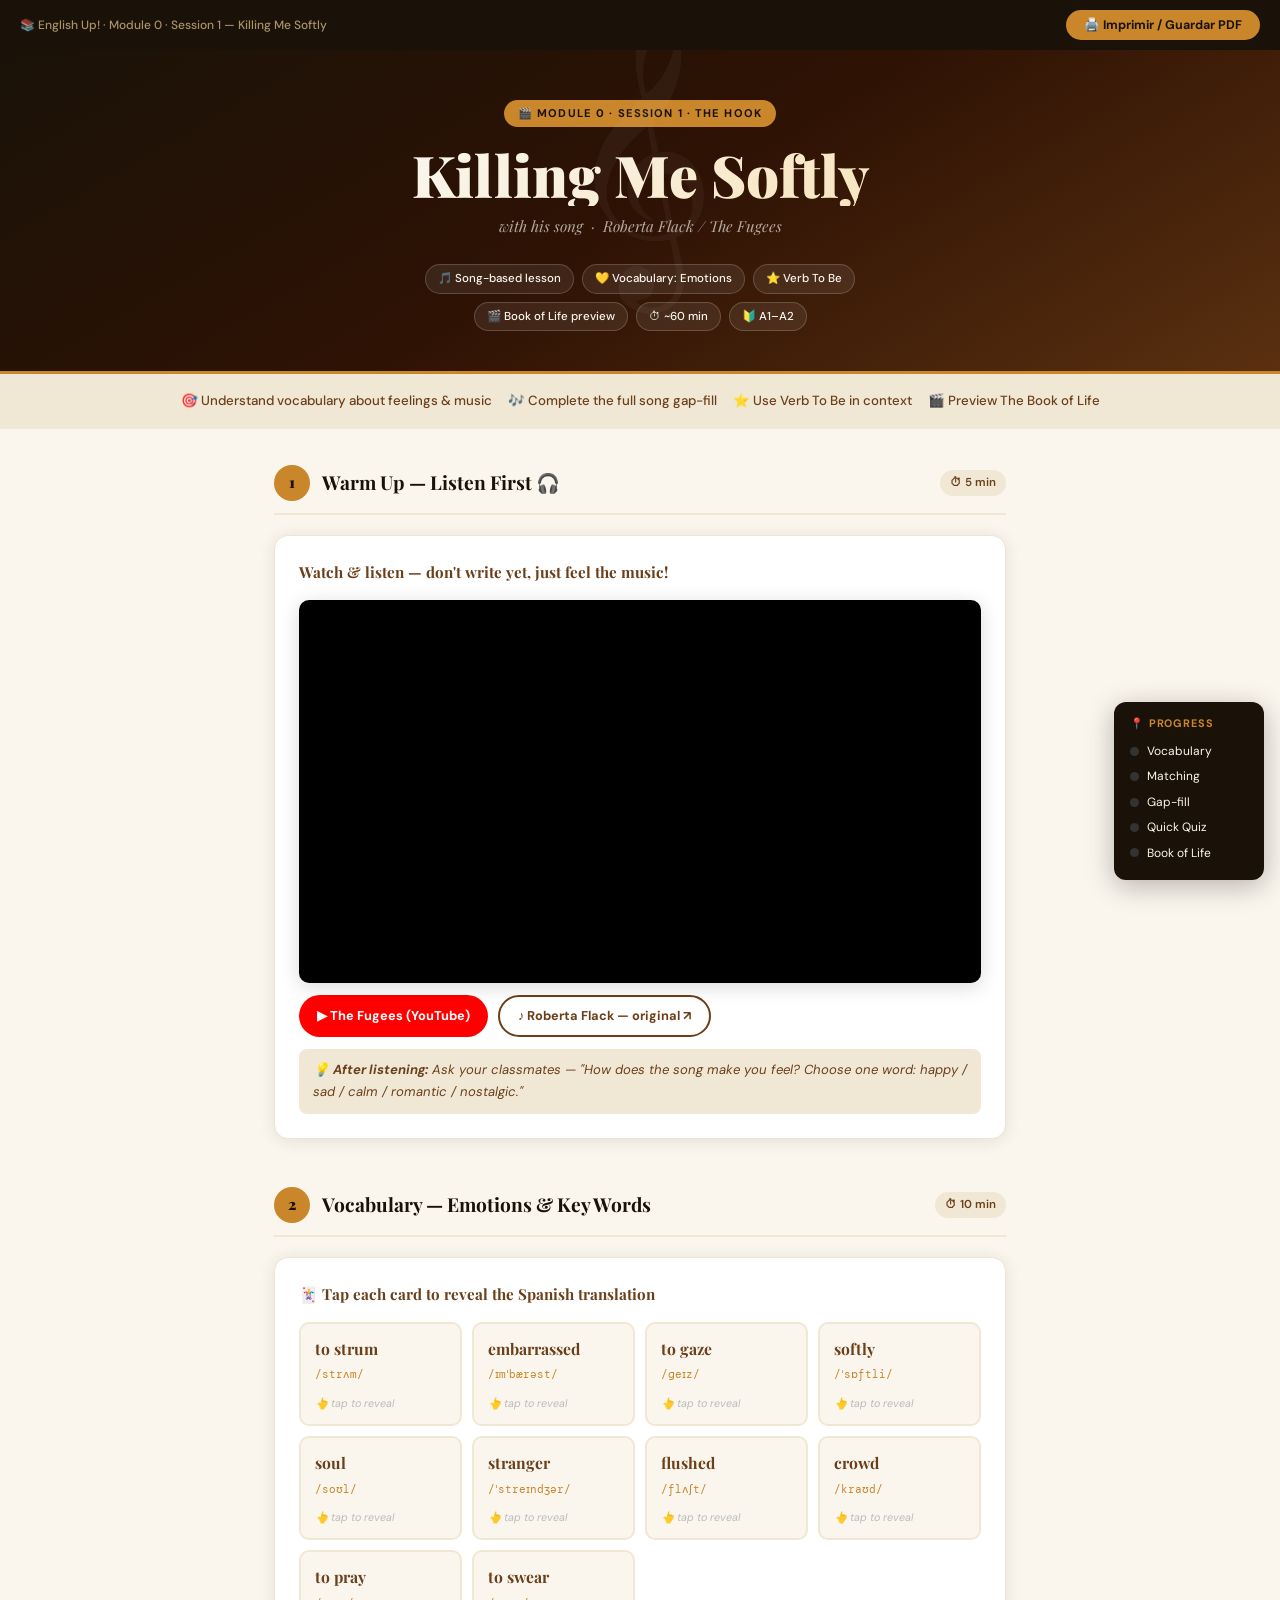
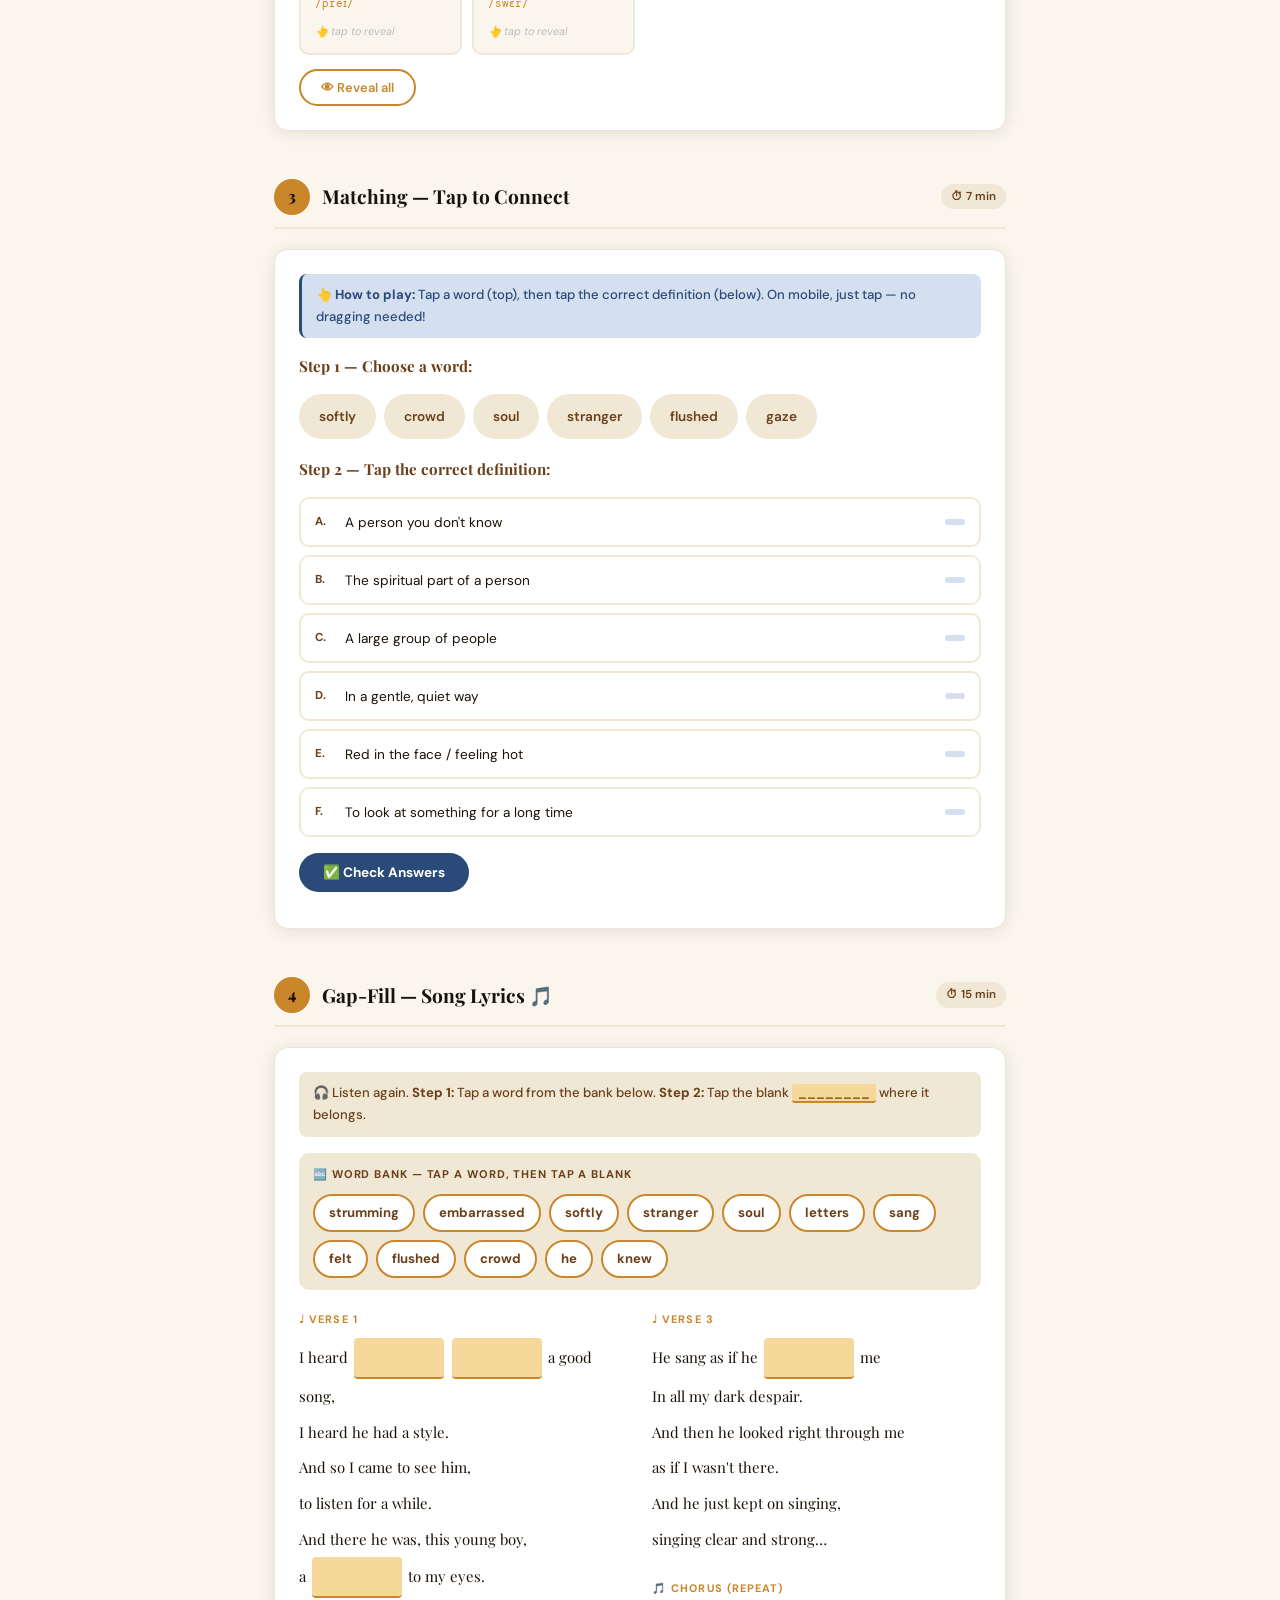
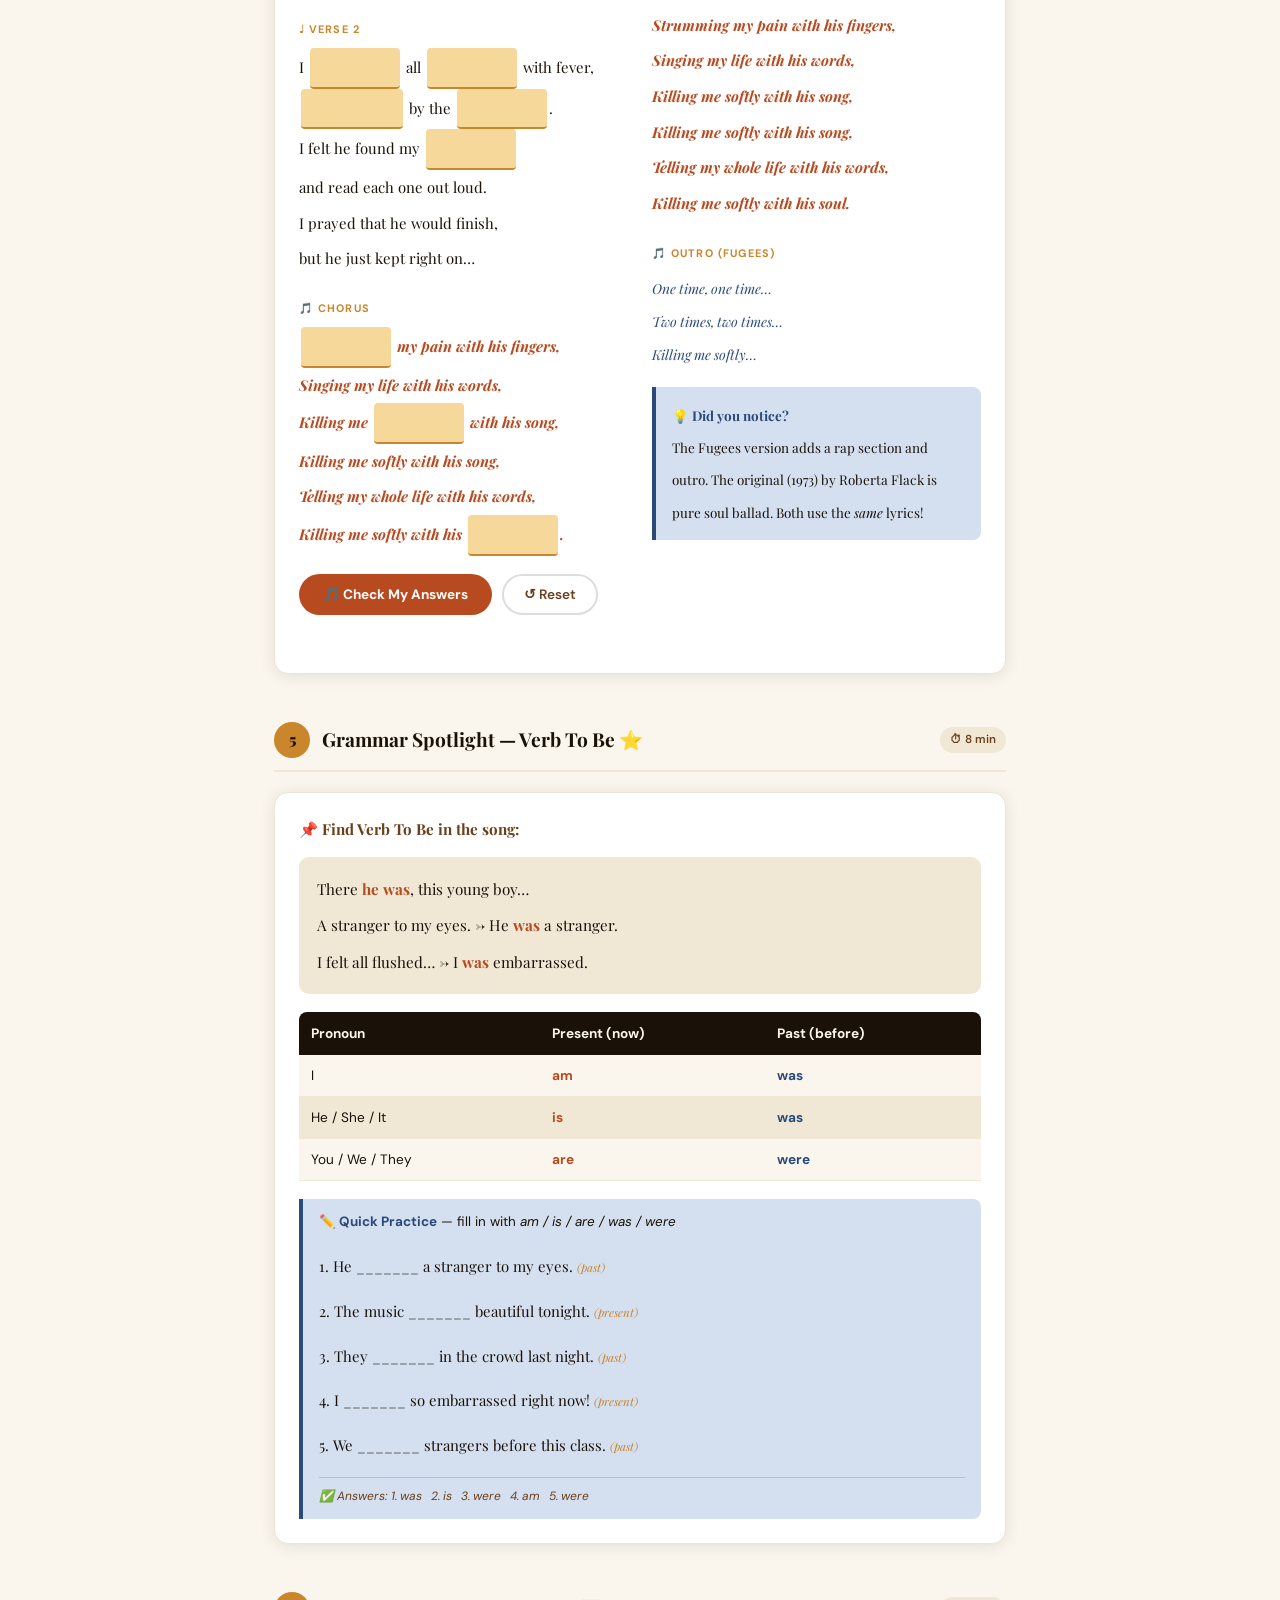
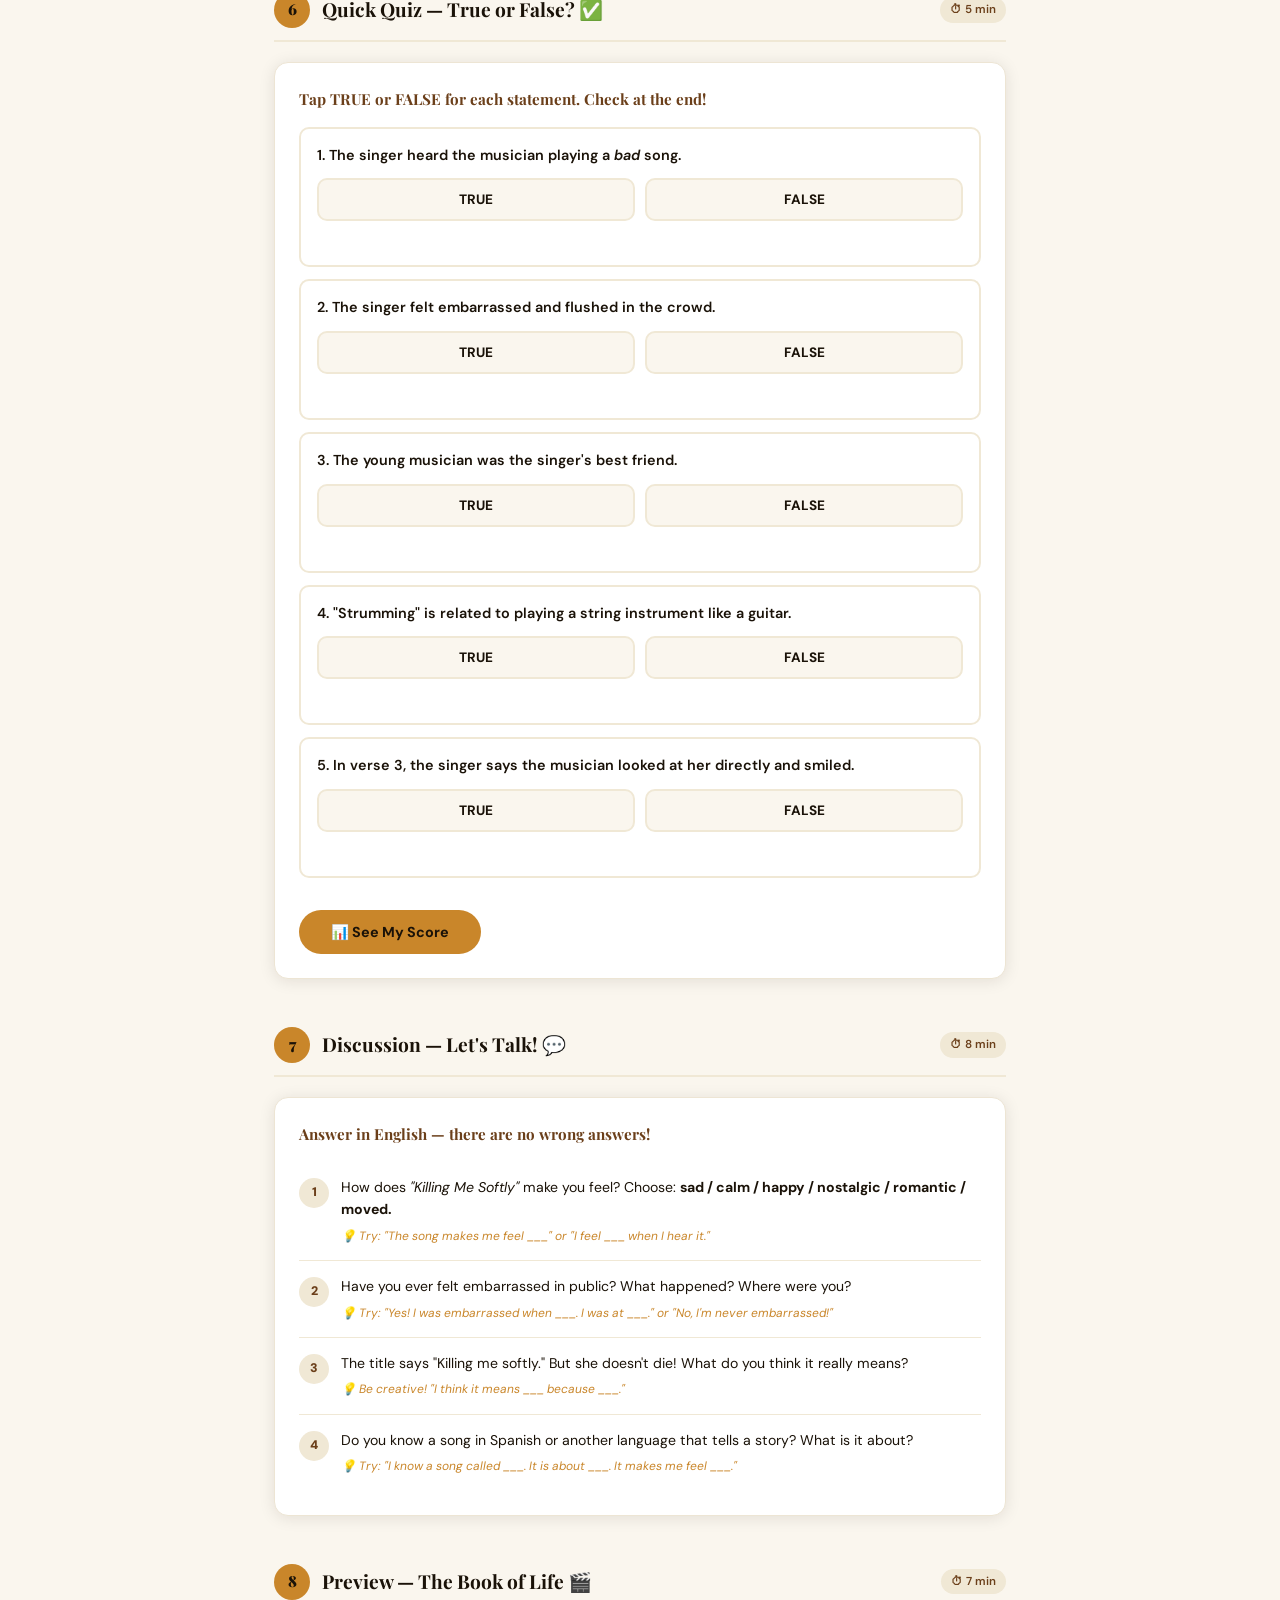
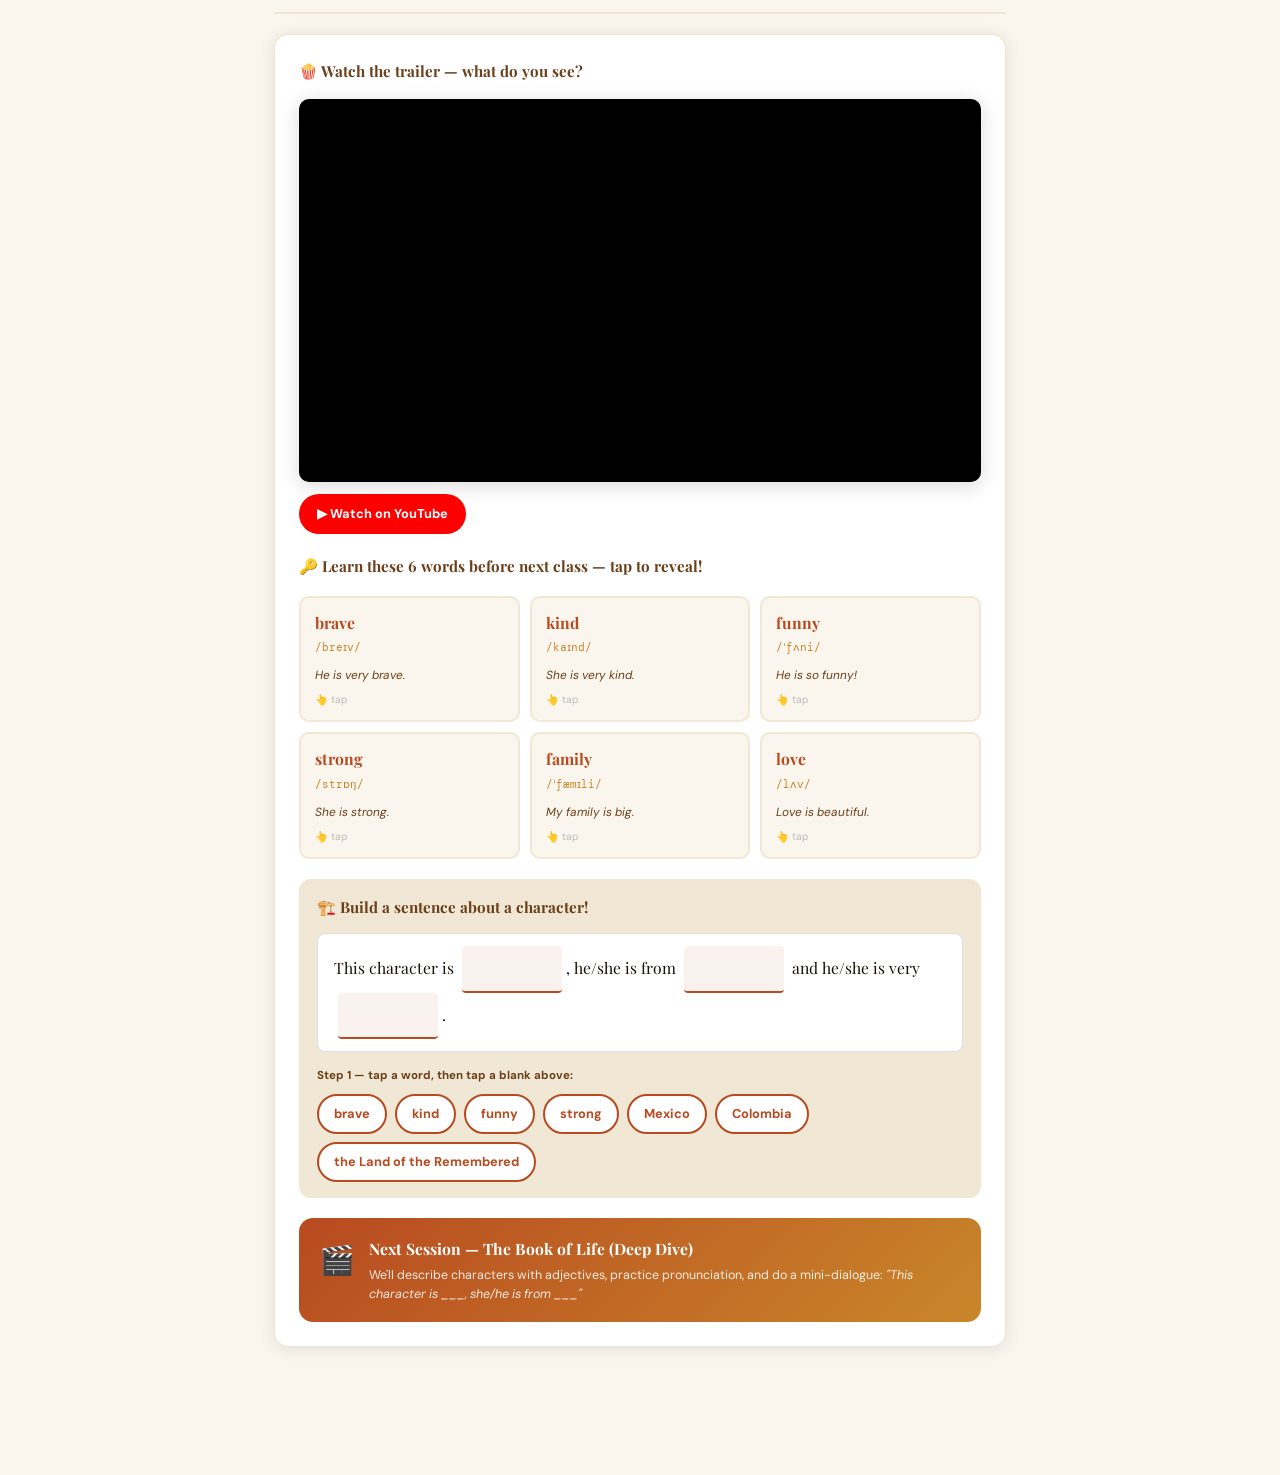
==== commit 32e85437: "Add files via upload" ====
--- a/lessons/mod0/session1.html
+++ b/lessons/mod0/session1.html
@@ -19,364 +19,846 @@
   --gold:      #C9862A;
   --gold-lt:   #F5D89A;
   --rust:      #B84A20;
-  --sage:      #4A7053;
-  --sage-lt:   #D6E8DA;
+  --sage:      #3D6B4A;
+  --sage-lt:   #D1E8D8;
   --blue:      #2A4A7A;
   --blue-lt:   #D4DFF0;
-  --radius:    12px;
-  --shadow:    0 4px 24px rgba(26,18,8,0.12);
+  --radius:    14px;
+  --shadow:    0 2px 16px rgba(26,18,8,0.10);
   --font-h:    'Playfair Display', Georgia, serif;
   --font-b:    'DM Sans', sans-serif;
   --font-m:    'DM Mono', monospace;
 }
 
-body { font-family: var(--font-b); background: var(--cream); color: var(--ink); line-height: 1.7; font-size: 16px; }
+html { scroll-behavior: smooth; }
+
+body {
+  font-family: var(--font-b);
+  background: var(--cream);
+  color: var(--ink);
+  line-height: 1.7;
+  font-size: 16px;
+  -webkit-font-smoothing: antialiased;
+}
 
 /* ── PRINT BAR ── */
 .print-bar {
-  position: sticky; top: 0; z-index: 100;
-  background: var(--ink); color: var(--gold-lt);
-  display: flex; align-items: center; justify-content: space-between;
-  padding: 10px 28px; font-size: 0.82rem; font-weight: 500; gap: 12px; flex-wrap: wrap;
-}
-.print-bar span { opacity: 0.7; }
+  background: var(--ink);
+  color: var(--gold-lt);
+  display: flex;
+  align-items: center;
+  justify-content: space-between;
+  padding: 10px 20px;
+  font-size: 0.78rem;
+  font-weight: 500;
+  gap: 10px;
+  flex-wrap: wrap;
+}
+.print-bar span { opacity: 0.65; font-size: 0.75rem; }
 .btn-print {
-  background: var(--gold); color: var(--ink); border: none;
-  padding: 6px 18px; border-radius: 99px; font-weight: 700;
-  font-size: 0.82rem; cursor: pointer; font-family: var(--font-b); transition: background .2s;
+  background: var(--gold);
+  color: var(--ink);
+  border: none;
+  padding: 7px 18px;
+  border-radius: 99px;
+  font-weight: 700;
+  font-size: 0.78rem;
+  cursor: pointer;
+  font-family: var(--font-b);
+  transition: background .2s;
+  white-space: nowrap;
 }
 .btn-print:hover { background: var(--gold-lt); }
 
 /* ── HERO ── */
 .hero {
-  background: linear-gradient(135deg, var(--ink) 0%, #3A1F08 60%, #6B3F1A 100%);
-  color: var(--cream); padding: 56px 28px 44px; text-align: center; position: relative; overflow: hidden;
+  background: linear-gradient(150deg, #1A1208 0%, #2E1204 50%, #5A3010 100%);
+  color: var(--cream);
+  padding: 48px 20px 40px;
+  text-align: center;
+  position: relative;
+  overflow: hidden;
 }
 .hero::before {
-  content: '𝄞'; position: absolute; top: -20px; left: 50%; transform: translateX(-50%);
-  font-size: 220px; opacity: 0.04; pointer-events: none;
+  content: '𝄞';
+  position: absolute;
+  top: -30px;
+  left: 50%;
+  transform: translateX(-50%);
+  font-size: 260px;
+  opacity: 0.04;
+  pointer-events: none;
+  line-height: 1;
 }
 .hero-badge {
-  display: inline-block; background: var(--gold); color: var(--ink);
-  font-size: 0.72rem; font-weight: 700; letter-spacing: .1em; text-transform: uppercase;
-  padding: 4px 14px; border-radius: 99px; margin-bottom: 18px;
+  display: inline-block;
+  background: var(--gold);
+  color: var(--ink);
+  font-size: 0.7rem;
+  font-weight: 700;
+  letter-spacing: .1em;
+  text-transform: uppercase;
+  padding: 4px 14px;
+  border-radius: 99px;
+  margin-bottom: 16px;
 }
 .hero h1 {
-  font-family: var(--font-h); font-size: clamp(2rem, 6vw, 3.4rem); font-weight: 900; line-height: 1.15;
-  background: linear-gradient(135deg, #FAF6EE, #F5D89A);
-  -webkit-background-clip: text; -webkit-text-fill-color: transparent; background-clip: text; margin-bottom: 10px;
-}
-.hero-sub { font-size: 1rem; opacity: .7; margin-bottom: 28px; font-style: italic; font-family: var(--font-h); }
-.hero-tags { display: flex; gap: 8px; justify-content: center; flex-wrap: wrap; }
+  font-family: var(--font-h);
+  font-size: clamp(2.2rem, 8vw, 3.6rem);
+  font-weight: 900;
+  line-height: 1.1;
+  background: linear-gradient(135deg, #FAF6EE 30%, #F5D89A 100%);
+  -webkit-background-clip: text;
+  -webkit-text-fill-color: transparent;
+  background-clip: text;
+  margin-bottom: 8px;
+}
+.hero-sub {
+  font-size: 0.95rem;
+  opacity: .65;
+  margin-bottom: 24px;
+  font-style: italic;
+  font-family: var(--font-h);
+}
+.hero-tags {
+  display: flex;
+  gap: 8px;
+  justify-content: center;
+  flex-wrap: wrap;
+  max-width: 480px;
+  margin: 0 auto;
+}
 .tag {
-  background: rgba(255,255,255,.1); border: 1px solid rgba(255,255,255,.2);
-  color: var(--cream); font-size: .75rem; font-weight: 500; padding: 4px 12px;
-  border-radius: 99px; backdrop-filter: blur(4px);
-}
-
-/* ── OBJECTIVES BAR ── */
+  background: rgba(255,255,255,.08);
+  border: 1px solid rgba(255,255,255,.18);
+  color: var(--cream);
+  font-size: .72rem;
+  font-weight: 500;
+  padding: 4px 12px;
+  border-radius: 99px;
+}
+
+/* ── OBJECTIVES ── */
 .objectives-bar {
-  background: var(--parchment); border-top: 3px solid var(--gold);
-  padding: 20px 28px; display: flex; gap: 32px; flex-wrap: wrap; justify-content: center;
-}
-.obj-item { display: flex; align-items: center; gap: 8px; font-size: .85rem; font-weight: 500; color: var(--brown); }
+  background: var(--parchment);
+  border-top: 3px solid var(--gold);
+  padding: 16px 20px;
+  display: flex;
+  gap: 16px;
+  flex-direction: column;
+}
+@media (min-width: 600px) {
+  .objectives-bar { flex-direction: row; flex-wrap: wrap; justify-content: center; }
+}
+.obj-item {
+  display: flex;
+  align-items: center;
+  gap: 8px;
+  font-size: .83rem;
+  font-weight: 500;
+  color: var(--brown);
+}
 
 /* ── LAYOUT ── */
-.page { max-width: 820px; margin: 0 auto; padding: 40px 24px 80px; }
+.page {
+  max-width: 780px;
+  margin: 0 auto;
+  padding: 28px 16px 80px;
+}
+@media (min-width: 600px) { .page { padding: 36px 24px 80px; } }
 
 /* ── SECTION HEADER ── */
 .section-header {
-  display: flex; align-items: center; gap: 14px; margin-bottom: 24px;
-  padding-bottom: 12px; border-bottom: 2px solid var(--parchment);
+  display: flex;
+  align-items: center;
+  gap: 12px;
+  margin-bottom: 20px;
+  padding-bottom: 12px;
+  border-bottom: 2px solid var(--parchment);
 }
 .section-num {
-  width: 38px; height: 38px; border-radius: 50%; background: var(--gold); color: var(--ink);
-  font-weight: 900; font-size: 1rem; display: flex; align-items: center; justify-content: center;
-  flex-shrink: 0; font-family: var(--font-h);
-}
-.section-title { font-family: var(--font-h); font-size: 1.4rem; font-weight: 700; }
+  width: 36px;
+  height: 36px;
+  border-radius: 50%;
+  background: var(--gold);
+  color: var(--ink);
+  font-weight: 900;
+  font-size: 0.95rem;
+  display: flex;
+  align-items: center;
+  justify-content: center;
+  flex-shrink: 0;
+  font-family: var(--font-h);
+}
+.section-title {
+  font-family: var(--font-h);
+  font-size: 1.2rem;
+  font-weight: 700;
+  line-height: 1.3;
+}
 .section-time {
-  margin-left: auto; font-size: .75rem; font-weight: 600; color: var(--brown);
-  background: var(--parchment); padding: 3px 10px; border-radius: 99px; white-space: nowrap;
-}
-section { margin-bottom: 52px; }
+  margin-left: auto;
+  font-size: .72rem;
+  font-weight: 600;
+  color: var(--brown);
+  background: var(--parchment);
+  padding: 3px 10px;
+  border-radius: 99px;
+  white-space: nowrap;
+  flex-shrink: 0;
+}
+section { margin-bottom: 48px; }
 
 /* ── CARD ── */
 .card {
-  background: white; border: 1px solid var(--parchment); border-radius: var(--radius);
-  padding: 24px; box-shadow: var(--shadow); margin-bottom: 20px;
-}
-.card-title { font-family: var(--font-h); font-size: 1rem; font-weight: 700; margin-bottom: 14px; color: var(--brown); }
+  background: white;
+  border: 1px solid #EDE5D4;
+  border-radius: var(--radius);
+  padding: 20px;
+  box-shadow: var(--shadow);
+  margin-bottom: 16px;
+}
+@media (min-width: 600px) { .card { padding: 24px; } }
+.card-title {
+  font-family: var(--font-h);
+  font-size: .95rem;
+  font-weight: 700;
+  margin-bottom: 14px;
+  color: var(--brown);
+}
 
 /* ── VIDEO ── */
 .video-wrap {
-  position: relative; padding-bottom: 56.25%; height: 0;
-  border-radius: var(--radius); overflow: hidden; box-shadow: var(--shadow);
-}
-.video-wrap iframe { position: absolute; inset: 0; width: 100%; height: 100%; border: none; }
-.video-links { display: flex; gap: 10px; margin-top: 12px; flex-wrap: wrap; }
+  position: relative;
+  padding-bottom: 56.25%;
+  height: 0;
+  border-radius: 10px;
+  overflow: hidden;
+  box-shadow: 0 4px 20px rgba(0,0,0,.15);
+  background: #000;
+}
+.video-wrap iframe {
+  position: absolute;
+  inset: 0;
+  width: 100%;
+  height: 100%;
+  border: none;
+}
+.video-links {
+  display: flex;
+  gap: 10px;
+  margin-top: 12px;
+  flex-wrap: wrap;
+}
 .btn-yt {
-  display: inline-flex; align-items: center; gap: 7px;
-  background: #FF0000; color: white; text-decoration: none;
-  padding: 8px 18px; border-radius: 99px; font-weight: 700; font-size: .82rem;
-  font-family: var(--font-b); transition: background .2s;
+  display: inline-flex;
+  align-items: center;
+  gap: 7px;
+  background: #FF0000;
+  color: white;
+  text-decoration: none;
+  padding: 9px 18px;
+  border-radius: 99px;
+  font-weight: 700;
+  font-size: .8rem;
+  font-family: var(--font-b);
+  transition: background .2s;
 }
 .btn-yt:hover { background: #CC0000; }
 .btn-yt-alt {
-  display: inline-flex; align-items: center; gap: 7px;
-  background: none; border: 2px solid var(--brown); color: var(--brown);
-  text-decoration: none; padding: 7px 18px; border-radius: 99px;
-  font-weight: 700; font-size: .82rem; font-family: var(--font-b); transition: all .2s;
+  display: inline-flex;
+  align-items: center;
+  gap: 7px;
+  background: none;
+  border: 2px solid var(--brown);
+  color: var(--brown);
+  text-decoration: none;
+  padding: 8px 18px;
+  border-radius: 99px;
+  font-weight: 700;
+  font-size: .8rem;
+  font-family: var(--font-b);
+  transition: all .2s;
 }
 .btn-yt-alt:hover { background: var(--brown); color: white; }
 
 /* ── VOCAB GRID ── */
-.vocab-grid { display: grid; grid-template-columns: repeat(auto-fill, minmax(190px, 1fr)); gap: 12px; }
+.vocab-grid {
+  display: grid;
+  grid-template-columns: repeat(2, 1fr);
+  gap: 10px;
+}
+@media (min-width: 480px) { .vocab-grid { grid-template-columns: repeat(3, 1fr); } }
+@media (min-width: 720px) { .vocab-grid { grid-template-columns: repeat(4, 1fr); } }
+
 .vocab-card {
-  background: var(--cream); border: 2px solid var(--parchment); border-radius: 10px;
-  padding: 14px 16px; cursor: pointer; transition: all .2s; position: relative;
-}
-.vocab-card:hover { border-color: var(--gold); transform: translateY(-2px); box-shadow: 0 6px 18px rgba(201,134,42,.18); }
+  background: var(--cream);
+  border: 2px solid var(--parchment);
+  border-radius: 10px;
+  padding: 12px 14px;
+  cursor: pointer;
+  transition: all .2s;
+  position: relative;
+  -webkit-tap-highlight-color: transparent;
+  min-height: 90px;
+}
+.vocab-card:hover, .vocab-card:active { border-color: var(--gold); transform: translateY(-2px); box-shadow: 0 4px 14px rgba(201,134,42,.18); }
+.vocab-card.revealed { border-color: var(--gold); background: var(--gold-lt); }
 .vocab-card.revealed .vocab-translation { opacity: 1; max-height: 40px; }
 .vocab-card.revealed .vocab-hint { display: none; }
-.vocab-word { font-family: var(--font-h); font-size: 1.05rem; font-weight: 700; color: var(--brown); }
-.vocab-pron { font-family: var(--font-m); font-size: .75rem; color: var(--gold); margin: 3px 0; }
-.vocab-translation { font-size: .82rem; color: var(--blue); font-weight: 600; opacity: 0; max-height: 0; overflow: hidden; transition: all .3s; margin-top: 4px; }
-.vocab-hint { font-size: .7rem; color: #aaa; margin-top: 6px; font-style: italic; }
+.vocab-word { font-family: var(--font-h); font-size: .98rem; font-weight: 700; color: var(--brown); }
+.vocab-pron { font-family: var(--font-m); font-size: .68rem; color: var(--gold); margin: 3px 0; }
+.vocab-translation { font-size: .78rem; color: var(--blue); font-weight: 600; opacity: 0; max-height: 0; overflow: hidden; transition: all .3s; margin-top: 4px; }
+.vocab-hint { font-size: .67rem; color: #bbb; margin-top: 6px; font-style: italic; }
 .reveal-all-btn {
-  display: inline-block; margin-top: 14px; background: none; border: 2px solid var(--gold);
-  color: var(--gold); padding: 7px 20px; border-radius: 99px; cursor: pointer;
-  font-family: var(--font-b); font-weight: 600; font-size: .82rem; transition: all .2s;
+  display: inline-block;
+  margin-top: 14px;
+  background: none;
+  border: 2px solid var(--gold);
+  color: var(--gold);
+  padding: 8px 20px;
+  border-radius: 99px;
+  cursor: pointer;
+  font-family: var(--font-b);
+  font-weight: 600;
+  font-size: .8rem;
+  transition: all .2s;
 }
 .reveal-all-btn:hover { background: var(--gold); color: var(--ink); }
 
-/* ── DRAG & DROP ── */
-.match-container { display: flex; gap: 20px; flex-wrap: wrap; }
-.match-col { flex: 1; min-width: 200px; }
-.match-col-title { font-size: .75rem; font-weight: 700; text-transform: uppercase; letter-spacing: .08em; color: var(--brown); margin-bottom: 10px; }
-.draggable {
-  background: var(--parchment); border: 2px solid transparent; border-radius: 8px;
-  padding: 10px 14px; margin-bottom: 8px; cursor: grab; font-size: .88rem; font-weight: 500;
-  transition: all .2s; user-select: none;
-}
-.draggable:hover { border-color: var(--gold); background: var(--gold-lt); }
-.draggable.dragging { opacity: .4; cursor: grabbing; }
-.draggable.used-up { opacity: .3; cursor: not-allowed; }
-.drop-target {
-  background: white; border: 2px dashed var(--parchment); border-radius: 8px;
-  padding: 10px 14px; margin-bottom: 8px; font-size: .88rem; min-height: 44px;
-  display: flex; align-items: center; transition: all .2s; color: #bbb; font-style: italic;
-}
-.drop-target.drag-over { border-color: var(--gold); background: var(--gold-lt); }
-.drop-target.correct { border-color: var(--sage); background: var(--sage-lt); color: var(--sage); font-style: normal; font-weight: 600; border-style: solid; }
-.drop-target.wrong   { border-color: var(--rust); background: #FDECEA; color: var(--rust); font-style: normal; border-style: solid; }
-.drop-label { font-size: .75rem; font-weight: 700; color: var(--brown); margin-right: 8px; flex-shrink: 0; }
+/* ── MATCHING (TOUCH-FRIENDLY) ── */
+.match-instructions {
+  background: var(--blue-lt);
+  border-radius: 8px;
+  padding: 10px 14px;
+  font-size: .82rem;
+  color: var(--blue);
+  font-weight: 500;
+  margin-bottom: 16px;
+  border-left: 3px solid var(--blue);
+}
+.match-words-row {
+  display: flex;
+  flex-wrap: wrap;
+  gap: 8px;
+  margin-bottom: 18px;
+}
+.match-chip {
+  background: var(--parchment);
+  border: 2px solid transparent;
+  border-radius: 99px;
+  padding: 9px 18px;
+  cursor: pointer;
+  font-size: .85rem;
+  font-weight: 600;
+  color: var(--brown);
+  font-family: var(--font-b);
+  transition: all .2s;
+  -webkit-tap-highlight-color: transparent;
+  user-select: none;
+}
+.match-chip:hover, .match-chip:active { border-color: var(--gold); background: var(--gold-lt); }
+.match-chip.chip-selected { background: var(--rust); color: white; border-color: var(--rust); }
+.match-chip.chip-used { opacity: .3; pointer-events: none; text-decoration: line-through; }
+
+.match-defs { display: flex; flex-direction: column; gap: 8px; }
+.match-def-row {
+  display: flex;
+  align-items: center;
+  gap: 10px;
+  background: white;
+  border: 2px solid var(--parchment);
+  border-radius: 10px;
+  padding: 10px 14px;
+  cursor: pointer;
+  transition: all .2s;
+  min-height: 50px;
+  -webkit-tap-highlight-color: transparent;
+}
+.match-def-row:hover { border-color: var(--gold); }
+.match-def-row.def-hover { border-color: var(--gold); background: var(--gold-lt); }
+.match-def-row.correct { border-color: var(--sage); background: var(--sage-lt); cursor: default; }
+.match-def-row.wrong { border-color: var(--rust); background: #FDECEA; }
+.match-def-letter { font-size: .72rem; font-weight: 700; color: var(--brown); min-width: 20px; flex-shrink: 0; }
+.match-def-text { font-size: .85rem; color: var(--ink); flex: 1; }
+.match-def-placed {
+  font-size: .8rem;
+  font-weight: 700;
+  color: var(--blue);
+  background: var(--blue-lt);
+  padding: 3px 10px;
+  border-radius: 99px;
+  white-space: nowrap;
+  flex-shrink: 0;
+}
+.match-def-row.correct .match-def-placed { color: var(--sage); background: var(--sage-lt); }
+.match-def-row.wrong .match-def-placed { color: var(--rust); background: #FDECEA; }
+
 .match-check-btn {
-  margin-top: 16px; background: var(--blue); color: white; border: none;
-  padding: 10px 24px; border-radius: 99px; cursor: pointer;
-  font-family: var(--font-b); font-weight: 600; font-size: .85rem; transition: background .2s;
-}
+  margin-top: 16px;
+  background: var(--blue);
+  color: white;
+  border: none;
+  padding: 11px 24px;
+  border-radius: 99px;
+  cursor: pointer;
+  font-family: var(--font-b);
+  font-weight: 700;
+  font-size: .85rem;
+  transition: background .2s;
+  width: 100%;
+}
+@media (min-width: 400px) { .match-check-btn { width: auto; } }
 .match-check-btn:hover { background: var(--brown); }
-#match-feedback { margin-top: 10px; font-size: .85rem; font-weight: 600; }
+#match-feedback { margin-top: 12px; font-size: .85rem; font-weight: 700; }
+
+/* ── WORD BANK ── */
+.word-bank-wrap {
+  background: var(--parchment);
+  border-radius: 10px;
+  padding: 12px 14px;
+  margin-bottom: 16px;
+}
+.word-bank-label {
+  font-size: .7rem;
+  font-weight: 700;
+  text-transform: uppercase;
+  letter-spacing: .08em;
+  color: var(--brown);
+  margin-bottom: 10px;
+}
+.word-bank {
+  display: flex;
+  gap: 8px;
+  flex-wrap: wrap;
+}
+.word-chip {
+  background: white;
+  border: 2px solid var(--gold);
+  border-radius: 99px;
+  padding: 6px 14px;
+  cursor: pointer;
+  font-family: var(--font-b);
+  font-weight: 700;
+  font-size: .82rem;
+  color: var(--brown);
+  transition: all .2s;
+  user-select: none;
+  -webkit-tap-highlight-color: transparent;
+}
+.word-chip:hover, .word-chip:active { background: var(--gold); color: var(--ink); }
+.word-chip.selected-chip { background: var(--rust); border-color: var(--rust); color: white; }
+.word-chip.used { opacity: .25; pointer-events: none; text-decoration: line-through; }
 
 /* ── LYRICS ── */
-.lyrics-two-col { display: grid; grid-template-columns: 1fr 1fr; gap: 28px; }
-@media (max-width: 640px) { .lyrics-two-col { grid-template-columns: 1fr; } }
-
-.lyrics-wrap { font-family: var(--font-h); line-height: 2.3; font-size: .97rem; }
+.lyrics-instructions {
+  background: var(--parchment);
+  border-radius: 8px;
+  padding: 10px 14px;
+  font-size: .82rem;
+  color: var(--brown);
+  font-weight: 500;
+  margin-bottom: 16px;
+}
+.lyrics-columns {
+  display: flex;
+  flex-direction: column;
+  gap: 24px;
+}
+@media (min-width: 620px) {
+  .lyrics-columns { flex-direction: row; }
+  .lyrics-col { flex: 1; }
+}
+
+.lyrics-wrap { font-family: var(--font-h); line-height: 2.4; font-size: .93rem; }
 .verse-label {
-  font-size: .7rem; font-weight: 700; text-transform: uppercase; letter-spacing: .1em;
-  color: var(--gold); margin: 18px 0 6px; font-family: var(--font-b);
-}
-.lyric-line { margin-bottom: 2px; }
-.lyric-line.chorus-line { color: var(--rust); font-weight: 700; }
+  font-size: .68rem;
+  font-weight: 700;
+  text-transform: uppercase;
+  letter-spacing: .1em;
+  color: var(--gold);
+  margin: 18px 0 6px;
+  font-family: var(--font-b);
+}
+.verse-label:first-child { margin-top: 0; }
+.lyric-line { display: block; }
+.lyric-line.chorus-line { color: var(--rust); font-weight: 700; font-style: italic; }
 
 .gap-blank {
-  display: inline-block; min-width: 86px; border-bottom: 2px solid var(--gold);
-  padding: 2px 8px; margin: 0 3px; background: var(--gold-lt); border-radius: 4px;
-  cursor: pointer; font-weight: 700; color: transparent; text-align: center;
-  transition: all .2s; font-family: var(--font-h); font-size: .93rem;
-}
-.gap-blank:hover { border-color: var(--rust); }
+  display: inline-block;
+  min-width: 90px;
+  border-bottom: 2.5px solid var(--gold);
+  padding: 2px 8px;
+  margin: 0 2px;
+  background: var(--gold-lt);
+  border-radius: 4px;
+  cursor: pointer;
+  font-weight: 700;
+  color: transparent;
+  text-align: center;
+  transition: all .2s;
+  font-family: var(--font-h);
+  font-size: .9rem;
+  -webkit-tap-highlight-color: transparent;
+  user-select: none;
+}
+.gap-blank:hover, .gap-blank.active-blank { border-color: var(--rust); background: #FDECEA; transform: scale(1.05); }
 .gap-blank.filled { color: var(--brown); background: var(--blue-lt); border-color: var(--blue); }
 .gap-blank.correct-ans { color: var(--sage); background: var(--sage-lt); border-color: var(--sage); cursor: default; }
 .gap-blank.wrong-ans { color: var(--rust); background: #FDECEA; border-color: var(--rust); animation: shake .4s; }
 @keyframes shake { 0%,100%{transform:translateX(0)} 25%{transform:translateX(-5px)} 75%{transform:translateX(5px)} }
 
-.word-bank {
-  display: flex; gap: 8px; flex-wrap: wrap; margin-bottom: 18px;
-  padding: 14px 16px; background: var(--parchment); border-radius: 10px;
-}
-.word-chip {
-  background: white; border: 2px solid var(--gold); border-radius: 99px; padding: 5px 15px;
-  cursor: pointer; font-family: var(--font-b); font-weight: 700; font-size: .84rem;
-  color: var(--brown); transition: all .2s; user-select: none;
-}
-.word-chip:hover { background: var(--gold); color: var(--ink); }
-.word-chip.selected-chip { background: var(--rust); border-color: var(--rust); color: white; }
-.word-chip.used { opacity: .28; pointer-events: none; text-decoration: line-through; }
-
-.lyrics-actions { display: flex; gap: 10px; margin-top: 16px; flex-wrap: wrap; }
+.lyrics-actions { display: flex; gap: 10px; margin-top: 18px; flex-wrap: wrap; }
 .lyrics-check-btn {
-  background: var(--rust); color: white; border: none; padding: 10px 24px;
+  background: var(--rust); color: white; border: none; padding: 11px 24px;
   border-radius: 99px; cursor: pointer; font-family: var(--font-b); font-weight: 700;
-  font-size: .87rem; transition: background .2s;
-}
+  font-size: .85rem; transition: background .2s; flex: 1;
+}
+@media (min-width: 400px) { .lyrics-check-btn { flex: none; } }
 .lyrics-check-btn:hover { background: var(--brown); }
 .lyrics-reset-btn {
-  background: none; border: 2px solid var(--parchment); color: var(--brown);
-  padding: 9px 20px; border-radius: 99px; cursor: pointer;
-  font-family: var(--font-b); font-weight: 600; font-size: .87rem; transition: all .2s;
+  background: none; border: 2px solid #DDD; color: var(--brown);
+  padding: 10px 20px; border-radius: 99px; cursor: pointer;
+  font-family: var(--font-b); font-weight: 600; font-size: .85rem; transition: all .2s;
 }
 .lyrics-reset-btn:hover { border-color: var(--brown); }
-#lyrics-score { margin-top: 12px; font-weight: 700; font-size: .9rem; }
+#lyrics-score { margin-top: 14px; font-weight: 700; font-size: .88rem; min-height: 20px; }
 
 /* ── GRAMMAR TABLE ── */
-.grammar-table { width: 100%; border-collapse: collapse; font-size: .88rem; }
-.grammar-table th { background: var(--ink); color: var(--cream); padding: 10px 14px; text-align: left; }
+.grammar-table { width: 100%; border-collapse: collapse; font-size: .85rem; }
+.grammar-table th { background: var(--ink); color: var(--cream); padding: 10px 12px; text-align: left; }
 .grammar-table th:first-child { border-radius: 8px 0 0 0; }
 .grammar-table th:last-child  { border-radius: 0 8px 0 0; }
-.grammar-table td { padding: 9px 14px; border-bottom: 1px solid var(--parchment); }
+.grammar-table td { padding: 9px 12px; border-bottom: 1px solid var(--parchment); }
 .grammar-table tr:nth-child(odd) td { background: var(--cream); }
 .grammar-table tr:nth-child(even) td { background: var(--parchment); }
 
 /* ── T/F QUIZ ── */
 .quiz-card {
-  background: white; border: 2px solid var(--parchment); border-radius: 10px;
-  padding: 18px 20px; margin-bottom: 12px;
-}
-.quiz-q { font-weight: 600; font-size: .92rem; margin-bottom: 12px; line-height: 1.5; }
-.tf-btns { display: flex; gap: 10px; }
+  background: white;
+  border: 2px solid var(--parchment);
+  border-radius: 10px;
+  padding: 16px;
+  margin-bottom: 12px;
+}
+.quiz-q { font-weight: 600; font-size: .9rem; margin-bottom: 12px; line-height: 1.5; }
+.tf-btns { display: grid; grid-template-columns: 1fr 1fr; gap: 10px; }
 .tf-btn {
-  flex: 1; padding: 9px; border-radius: 8px; border: 2px solid var(--parchment);
-  cursor: pointer; font-weight: 700; font-size: .85rem; font-family: var(--font-b);
-  background: var(--cream); transition: all .2s; color: var(--ink);
-}
-.tf-btn:hover { border-color: var(--blue); background: var(--blue-lt); }
+  padding: 11px 8px;
+  border-radius: 10px;
+  border: 2px solid var(--parchment);
+  cursor: pointer;
+  font-weight: 700;
+  font-size: .85rem;
+  font-family: var(--font-b);
+  background: var(--cream);
+  transition: all .2s;
+  color: var(--ink);
+  -webkit-tap-highlight-color: transparent;
+}
+.tf-btn:hover, .tf-btn:active { border-color: var(--blue); background: var(--blue-lt); }
 .tf-btn.sel-t  { background: var(--blue-lt); border-color: var(--blue); color: var(--blue); }
 .tf-btn.sel-f  { background: #FDECEA; border-color: var(--rust); color: var(--rust); }
-.tf-btn.correct { background: var(--sage-lt); border-color: var(--sage); color: var(--sage); }
-.tf-btn.wrong   { background: #FDECEA; border-color: var(--rust); color: var(--rust); }
-.quiz-feedback  { font-size: .8rem; margin-top: 10px; font-weight: 600; min-height: 18px; }
+.tf-btn.correct { background: var(--sage-lt) !important; border-color: var(--sage) !important; color: var(--sage) !important; }
+.tf-btn.wrong   { background: #FDECEA !important; border-color: var(--rust) !important; color: var(--rust) !important; }
+.quiz-feedback  { font-size: .78rem; margin-top: 10px; font-weight: 600; min-height: 18px; line-height: 1.4; }
 .quiz-submit-btn {
-  background: var(--gold); color: var(--ink); border: none; padding: 12px 32px;
+  background: var(--gold); color: var(--ink); border: none; padding: 13px 32px;
   border-radius: 99px; cursor: pointer; font-family: var(--font-b); font-weight: 700;
-  font-size: .9rem; margin-top: 20px; transition: all .2s;
-}
+  font-size: .9rem; margin-top: 20px; transition: all .2s; width: 100%;
+}
+@media (min-width: 400px) { .quiz-submit-btn { width: auto; } }
 .quiz-submit-btn:hover { background: var(--gold-lt); }
-#quiz-result { margin-top: 20px; padding: 20px; border-radius: 12px; text-align: center; font-family: var(--font-h); font-size: 1.3rem; font-weight: 700; display: none; }
+#quiz-result { margin-top: 16px; padding: 18px; border-radius: 12px; text-align: center; font-family: var(--font-h); font-size: 1.2rem; font-weight: 700; display: none; }
 #quiz-result.show { display: block; }
 
 /* ── DISCUSSION ── */
 .discussion-list { list-style: none; }
-.discussion-list li { display: flex; gap: 14px; align-items: flex-start; padding: 14px 0; border-bottom: 1px solid var(--parchment); }
+.discussion-list li {
+  display: flex;
+  gap: 12px;
+  align-items: flex-start;
+  padding: 14px 0;
+  border-bottom: 1px solid var(--parchment);
+}
 .discussion-list li:last-child { border-bottom: none; }
-.disc-num { width: 28px; height: 28px; border-radius: 50%; background: var(--parchment); color: var(--brown); font-weight: 900; font-size: .8rem; display: flex; align-items: center; justify-content: center; flex-shrink: 0; margin-top: 2px; }
-.disc-q   { font-size: .92rem; line-height: 1.6; }
-.disc-tip { font-size: .78rem; color: var(--gold); font-style: italic; margin-top: 4px; }
-
-/* ── BOOK OF LIFE ── */
-.bol-vocab-grid { display: grid; grid-template-columns: repeat(auto-fill, minmax(170px, 1fr)); gap: 12px; margin-top: 20px; }
+.disc-num {
+  width: 30px; height: 30px; border-radius: 50%; background: var(--parchment);
+  color: var(--brown); font-weight: 900; font-size: .78rem;
+  display: flex; align-items: center; justify-content: center; flex-shrink: 0; margin-top: 2px;
+}
+.disc-q { font-size: .88rem; line-height: 1.6; }
+.disc-tip { font-size: .75rem; color: var(--gold); font-style: italic; margin-top: 5px; }
+
+/* ── BOOK OF LIFE VOCAB ── */
+.bol-vocab-grid {
+  display: grid;
+  grid-template-columns: repeat(2, 1fr);
+  gap: 10px;
+  margin-top: 16px;
+}
+@media (min-width: 480px) { .bol-vocab-grid { grid-template-columns: repeat(3, 1fr); } }
+
 .bol-vocab-card {
-  background: var(--cream); border: 2px solid var(--parchment); border-radius: 10px;
-  padding: 14px 16px; cursor: pointer; transition: all .2s;
-}
-.bol-vocab-card:hover { border-color: var(--rust); transform: translateY(-2px); }
+  background: var(--cream);
+  border: 2px solid var(--parchment);
+  border-radius: 10px;
+  padding: 12px 14px;
+  cursor: pointer;
+  transition: all .2s;
+  -webkit-tap-highlight-color: transparent;
+  min-height: 88px;
+}
+.bol-vocab-card:hover, .bol-vocab-card:active { border-color: var(--rust); transform: translateY(-2px); }
+.bol-vocab-card.revealed { border-color: var(--rust); background: #FFF0EC; }
 .bol-vocab-card.revealed .bol-translation { opacity: 1; max-height: 60px; }
 .bol-vocab-card.revealed .bol-hint { display: none; }
-.bol-word { font-family: var(--font-h); font-size: 1.05rem; font-weight: 700; color: var(--rust); }
-.bol-pron { font-family: var(--font-m); font-size: .72rem; color: var(--gold); margin: 2px 0; }
-.bol-translation { font-size: .82rem; color: var(--blue); font-weight: 600; opacity: 0; max-height: 0; overflow: hidden; transition: all .3s; margin-top: 4px; }
-.bol-example { font-size: .78rem; color: var(--brown); font-style: italic; margin-top: 4px; }
-.bol-hint { font-size: .68rem; color: #bbb; margin-top: 6px; }
+.bol-word { font-family: var(--font-h); font-size: .98rem; font-weight: 700; color: var(--rust); }
+.bol-pron { font-family: var(--font-m); font-size: .68rem; color: var(--gold); margin: 2px 0; }
+.bol-translation { font-size: .78rem; color: var(--blue); font-weight: 600; opacity: 0; max-height: 0; overflow: hidden; transition: all .3s; margin-top: 4px; }
+.bol-example { font-size: .74rem; color: var(--brown); font-style: italic; margin-top: 4px; }
+.bol-hint { font-size: .64rem; color: #bbb; margin-top: 6px; }
 
 /* ── SENTENCE BUILDER ── */
-.sentence-builder { margin-top: 20px; }
-.sb-template {
-  font-family: var(--font-h); font-size: 1.05rem; color: var(--ink);
-  background: var(--parchment); border-radius: 10px; padding: 16px 20px;
-  line-height: 2.4; margin-bottom: 16px;
+.sb-area {
+  background: var(--parchment);
+  border-radius: 12px;
+  padding: 16px 18px;
+  margin-top: 20px;
+}
+.sb-title {
+  font-family: var(--font-h);
+  font-size: .95rem;
+  font-weight: 700;
+  color: var(--brown);
+  margin-bottom: 12px;
+}
+.sb-display {
+  font-family: var(--font-h);
+  font-size: .98rem;
+  line-height: 2.6;
+  background: white;
+  border-radius: 8px;
+  padding: 12px 16px;
+  margin-bottom: 14px;
+  border: 1px solid #DDD;
 }
 .sb-blank {
-  display: inline-block; min-width: 110px; border-bottom: 2.5px solid var(--rust);
-  padding: 2px 8px; margin: 0 4px; background: rgba(184,74,32,.07); border-radius: 4px;
-  cursor: pointer; font-weight: 700; color: transparent; text-align: center;
-  transition: all .2s; font-family: var(--font-h);
-}
-.sb-blank.filled { color: var(--rust); }
-.sb-word-bank { display: flex; gap: 8px; flex-wrap: wrap; }
+  display: inline-block;
+  min-width: 100px;
+  border-bottom: 2.5px solid var(--rust);
+  padding: 2px 8px;
+  margin: 0 4px;
+  background: rgba(184,74,32,.07);
+  border-radius: 4px;
+  cursor: pointer;
+  font-weight: 700;
+  color: transparent;
+  text-align: center;
+  transition: all .2s;
+  font-family: var(--font-h);
+  -webkit-tap-highlight-color: transparent;
+}
+.sb-blank.filled { color: var(--rust); background: rgba(184,74,32,.12); }
+.sb-label { font-size: .72rem; font-weight: 700; color: var(--brown); margin-bottom: 8px; }
+.sb-chips { display: flex; gap: 8px; flex-wrap: wrap; }
 .sb-chip {
-  background: white; border: 2px solid var(--rust); color: var(--rust); border-radius: 99px;
-  padding: 5px 14px; cursor: pointer; font-weight: 700; font-size: .83rem;
-  font-family: var(--font-b); transition: all .2s; user-select: none;
-}
-.sb-chip:hover   { background: var(--rust); color: white; }
-.sb-chip.sel     { background: var(--rust); color: white; }
+  background: white;
+  border: 2px solid var(--rust);
+  color: var(--rust);
+  border-radius: 99px;
+  padding: 7px 15px;
+  cursor: pointer;
+  font-weight: 700;
+  font-size: .8rem;
+  font-family: var(--font-b);
+  transition: all .2s;
+  user-select: none;
+  -webkit-tap-highlight-color: transparent;
+}
+.sb-chip:hover, .sb-chip:active { background: var(--rust); color: white; }
+.sb-chip.sb-sel { background: var(--rust); color: white; }
 .sb-chip.sb-used { opacity: .25; pointer-events: none; text-decoration: line-through; }
 
-/* ── NEXT SESSION BANNER ── */
+/* ── INFO BOX ── */
+.info-box {
+  background: var(--blue-lt);
+  border-left: 4px solid var(--blue);
+  border-radius: 0 8px 8px 0;
+  padding: 12px 16px;
+  font-size: .84rem;
+  margin-top: 14px;
+}
+.info-box strong { color: var(--blue); }
+
+.tip-box {
+  background: var(--parchment);
+  border-radius: 8px;
+  padding: 10px 14px;
+  font-size: .82rem;
+  color: var(--brown);
+  font-style: italic;
+  margin-top: 12px;
+}
+
+/* ── NEXT BANNER ── */
 .next-banner {
   background: linear-gradient(135deg, var(--rust), var(--gold));
-  color: white; border-radius: var(--radius); padding: 20px 24px;
-  display: flex; align-items: center; gap: 16px; margin-top: 20px;
-}
-.next-banner .nb-emoji { font-size: 2rem; }
-.next-banner .nb-title { font-family: var(--font-h); font-weight: 700; font-size: 1rem; }
-.next-banner .nb-sub   { font-size: .8rem; opacity: .88; margin-top: 4px; }
+  color: white;
+  border-radius: var(--radius);
+  padding: 18px 20px;
+  display: flex;
+  align-items: flex-start;
+  gap: 14px;
+  margin-top: 20px;
+}
+.nb-emoji { font-size: 1.8rem; flex-shrink: 0; }
+.nb-title { font-family: var(--font-h); font-weight: 700; font-size: .98rem; }
+.nb-sub { font-size: .78rem; opacity: .88; margin-top: 4px; line-height: 1.5; }
 
 /* ── PROGRESS TRACKER ── */
 .progress-tracker {
-  position: fixed; bottom: 24px; right: 24px; z-index: 90;
-  background: var(--ink); color: var(--cream); border-radius: var(--radius);
-  padding: 14px 20px; box-shadow: 0 8px 32px rgba(0,0,0,.25); font-size: .8rem; min-width: 170px;
-}
-.pt-title { font-weight: 700; font-size: .72rem; text-transform: uppercase; letter-spacing: .08em; color: var(--gold); margin-bottom: 10px; }
-.pt-item  { display: flex; align-items: center; gap: 8px; margin-bottom: 6px; }
-.pt-dot   { width: 10px; height: 10px; border-radius: 50%; background: #444; flex-shrink: 0; transition: background .3s; }
+  position: fixed;
+  bottom: 20px;
+  right: 16px;
+  z-index: 90;
+  background: var(--ink);
+  color: var(--cream);
+  border-radius: 12px;
+  padding: 12px 16px;
+  box-shadow: 0 6px 28px rgba(0,0,0,.28);
+  font-size: .75rem;
+  min-width: 150px;
+  display: none;
+}
+@media (min-width: 640px) { .progress-tracker { display: block; } }
+.pt-title { font-weight: 700; font-size: .68rem; text-transform: uppercase; letter-spacing: .08em; color: var(--gold); margin-bottom: 9px; }
+.pt-item  { display: flex; align-items: center; gap: 8px; margin-bottom: 5px; }
+.pt-dot   { width: 9px; height: 9px; border-radius: 50%; background: #333; flex-shrink: 0; transition: background .4s; }
 .pt-dot.done { background: var(--sage); }
 
-/* ── PRINT ── */
+/* ═══════════════════════════════════════
+   PRINT STYLES
+   ═══════════════════════════════════════ */
 @media print {
-  .print-bar,.progress-tracker,.video-wrap,.btn-yt,.btn-yt-alt,
-  .btn-print,.lyrics-check-btn,.lyrics-reset-btn,.match-check-btn,
-  .quiz-submit-btn,.reveal-all-btn,.word-bank,.sb-word-bank,
+  /* Hide interactive & video elements */
+  .print-bar .btn-print,
+  .progress-tracker,
+  .video-wrap,
+  .btn-yt,
+  .btn-yt-alt,
+  .lyrics-check-btn,
+  .lyrics-reset-btn,
+  .match-check-btn,
+  .quiz-submit-btn,
+  .reveal-all-btn,
+  .word-bank-wrap,
+  .sb-chips,
+  .next-banner,
+  #match-feedback,
+  #lyrics-score,
+  #quiz-result,
+  .quiz-feedback,
   iframe { display: none !important; }
-  body { background: white; font-size: 11pt; }
-  .hero { background: none !important; color: var(--ink); padding: 12pt 0; border-bottom: 3pt solid var(--gold); page-break-after: avoid; }
-  .hero h1 { -webkit-text-fill-color: var(--ink); background: none; font-size: 20pt; }
-  .hero-sub,.hero-tags,.hero-badge { display: none; }
-  .objectives-bar { background: none; border-top: 1pt solid var(--gold); padding: 8pt 0; }
-  .page { padding: 12pt 0; max-width: 100%; }
-  .card { box-shadow: none; border: 1pt solid #ddd; break-inside: avoid; page-break-inside: avoid; }
-  section { break-inside: avoid; page-break-inside: avoid; }
-  .section-num { background: #eee; color: var(--ink); border: 1pt solid #ccc; }
-  .vocab-card,.bol-vocab-card { break-inside: avoid; cursor: default; }
-  .vocab-translation,.bol-translation { opacity: 1 !important; max-height: 60px !important; }
-  .vocab-hint,.bol-hint { display: none; }
+
+  /* Globals */
+  body { background: white; font-size: 10.5pt; color: #111; -webkit-print-color-adjust: exact; print-color-adjust: exact; }
+  .hero { background: #1A1208 !important; -webkit-print-color-adjust: exact; print-color-adjust: exact; padding: 14pt 0; }
+  .hero h1 { -webkit-text-fill-color: #FAF6EE !important; font-size: 22pt; }
+  .hero-sub, .hero-tags, .hero-badge { display: none; }
+  .objectives-bar { background: #F0E8D5; border-top: 2pt solid #C9862A; padding: 8pt; flex-direction: row; flex-wrap: wrap; }
+  .page { padding: 8pt 0; max-width: 100%; }
+  .card { box-shadow: none; border: 1pt solid #DDD; break-inside: avoid; page-break-inside: avoid; margin-bottom: 10pt; }
+  section { break-inside: avoid; page-break-inside: avoid; margin-bottom: 24pt; }
+  .section-num { background: #EEE !important; color: #111; border: 1pt solid #CCC; }
+  .section-title { font-size: 13pt; }
+
+  /* VOCAB — reveal all for print */
+  .vocab-card { break-inside: avoid; cursor: default; border: 1pt solid #DDD; padding: 8pt 10pt; }
+  .vocab-translation { opacity: 1 !important; max-height: 60px !important; }
+  .vocab-hint { display: none !important; }
+  .vocab-card { background: white !important; }
+
+  /* MATCHING — replace drag with static table */
+  .match-words-row { display: none; }
+  .match-defs { display: block; }
+  .match-def-row { border: 1pt solid #DDD; margin-bottom: 6pt; cursor: default; background: #FAFAFA; }
+  .match-def-placed { display: none; }
+  /* Print instruction replaces drag */
+  .match-instructions { display: block !important; background: #F0E8D5; border: 1pt solid #CCC; border-left: 3pt solid #C9862A; }
+  .match-instructions::before {
+    content: "📝 Instrucción impresa: Escribe la letra correcta junto a cada definición. Palabras: softly · crowd · soul · stranger · flushed · gaze";
+    display: block;
+    font-weight: bold;
+    font-size: 9pt;
+  }
+  /* Show blanks for definitions */
+  .match-def-row::after {
+    content: " [ ___ ]";
+    font-family: monospace;
+    font-size: 10pt;
+    color: #888;
+  }
+
+  /* LYRICS */
+  .lyrics-instructions::before {
+    content: "📝 Escucha la canción y rellena los espacios en blanco:";
+    display: block; font-weight: bold; font-size: 9pt; margin-bottom: 4pt;
+  }
   .gap-blank {
-    color: #FAF6EE !important; background: #f0f0f0 !important;
-    border-color: #aaa !important; min-width: 80px; min-height: 22pt;
+    color: white !important;
+    background: #F0F0F0 !important;
+    border-color: #999 !important;
+    min-width: 70pt;
+    min-height: 16pt;
+    display: inline-block;
   }
-  .lyric-line { line-height: 2.6; }
-  .lyrics-wrap::before {
-    content: 'Fill in the blanks while you listen to the song:';
-    display: block; font-size: 9pt; color: #888; margin-bottom: 8pt; font-style: italic;
-    font-family: sans-serif;
+  .lyric-line { line-height: 2.8; }
+  .lyrics-columns { flex-direction: row !important; gap: 16pt; }
+  .lyrics-col { flex: 1 !important; }
+
+  /* WORD BANK — print static list */
+  .word-bank-wrap::after {
+    content: "🔤 Banco de palabras: strumming · embarrassed · softly · stranger · soul · letters · sang · felt · flushed · crowd · he · knew";
+    display: block;
+    font-size: 9pt;
+    color: #555;
+    font-style: italic;
+    border: 1pt solid #DDD;
+    padding: 6pt 8pt;
+    border-radius: 4pt;
+    background: #FAFAFA;
   }
-  .drop-target { border: 1pt solid #ccc; color: var(--ink) !important; font-style: normal; min-height: 28pt; }
-  .draggable { border: 1pt solid #ccc; }
+
+  /* GRAMMAR */
+  .grammar-table th { background: #333 !important; color: white !important; }
+  .grammar-table tr:nth-child(odd) td { background: #FAFAFA !important; }
+  .grammar-table tr:nth-child(even) td { background: #F0E8D5 !important; }
+
+  /* QUIZ */
   .quiz-card { break-inside: avoid; }
-  .tf-btns { gap: 30pt; }
-  .tf-btn { border: 1pt solid #ccc; background: none; padding: 5pt 20pt; }
-  .sb-blank { color: white !important; background: #eee !important; min-height: 22pt; }
-  .next-banner { background: var(--parchment) !important; color: var(--ink); }
-  .lyrics-two-col { grid-template-columns: 1fr 1fr; gap: 16pt; }
+  .tf-btns { gap: 20pt; }
+  .tf-btn { border: 1pt solid #CCC; background: white; padding: 6pt 20pt; font-size: 9pt; }
+  .tf-btn::before { content: "○ "; font-size: 11pt; }
+
+  /* BOL VOCAB */
+  .bol-vocab-card { break-inside: avoid; cursor: default; border: 1pt solid #DDD; }
+  .bol-translation { opacity: 1 !important; max-height: 60px !important; }
+  .bol-hint { display: none !important; }
   .bol-vocab-grid { grid-template-columns: repeat(3, 1fr); }
-  @page { margin: 2cm 2.5cm; size: A4; }
-  h2,h3 { break-after: avoid; }
-}
-
-@media (max-width: 600px) { .progress-tracker { display: none; } .hero h1 { font-size: 1.8rem; } }
+
+  /* Sentence builder print version */
+  .sb-area { background: #F0E8D5; border: 1pt solid #DDD; }
+  .sb-display { border: 1pt solid #CCC; }
+  .sb-blank { color: white !important; background: #EEE !important; min-width: 80pt; min-height: 16pt; }
+  .sb-label::before { content: "📝 Elige y escribe en los espacios: "; }
+
+  /* Print bar becomes static info */
+  .print-bar { background: #EEE !important; color: #333; padding: 6pt; font-size: 8pt; }
+
+  @page { margin: 1.8cm 2.2cm; size: A4; }
+  h2, h3, .section-title { break-after: avoid; }
+}
 </style>
 </head>
 <body>
@@ -384,7 +866,7 @@
 <!-- PRINT BAR -->
 <div class="print-bar">
   <span>📚 English Up! · Module 0 · Session 1 — Killing Me Softly</span>
-  <button class="btn-print" onclick="window.print()">🖨️ Print / Save PDF</button>
+  <button class="btn-print" onclick="window.print()">🖨️ Imprimir / Guardar PDF</button>
 </div>
 
 <!-- HERO -->
@@ -410,7 +892,7 @@
   <div class="obj-item">🎬 Preview The Book of Life</div>
 </div>
 
-<!-- PROGRESS TRACKER -->
+<!-- PROGRESS TRACKER (desktop only) -->
 <div class="progress-tracker">
   <div class="pt-title">📍 Progress</div>
   <div class="pt-item"><div class="pt-dot" id="pd-vocab"></div><span>Vocabulary</span></div>
@@ -432,21 +914,25 @@
   <div class="card">
     <div class="card-title">Watch &amp; listen — don't write yet, just feel the music!</div>
     <div class="video-wrap">
-      <iframe src="https://www.youtube.com/embed/RDPsOPT1HeA"
-        allowfullscreen allow="accelerometer; autoplay; clipboard-write; encrypted-media; gyroscope; picture-in-picture"
-        title="Killing Me Softly — The Fugees"></iframe>
+      <iframe
+        src="https://www.youtube.com/embed/oKOtzIo-uYw?si=kdWPOXdveYGQ-7Ew"
+        title="Killing Me Softly — The Fugees"
+        frameborder="0"
+        allow="accelerometer; autoplay; clipboard-write; encrypted-media; gyroscope; picture-in-picture; web-share"
+        referrerpolicy="strict-origin-when-cross-origin"
+        allowfullscreen></iframe>
     </div>
     <div class="video-links">
-      <a class="btn-yt" href="https://www.youtube.com/watch?v=RDPsOPT1HeA" target="_blank" rel="noopener">
-        ▶ The Fugees version (YouTube)
+      <a class="btn-yt" href="https://www.youtube.com/watch?v=oKOtzIo-uYw" target="_blank" rel="noopener">
+        ▶ The Fugees (YouTube)
       </a>
       <a class="btn-yt-alt" href="https://www.youtube.com/watch?v=wEBlaMOmKV4" target="_blank" rel="noopener">
-        ♪ Roberta Flack — original version ↗
+        ♪ Roberta Flack — original ↗
       </a>
     </div>
-    <p style="margin-top:14px;font-size:.84rem;color:var(--brown);font-style:italic;background:var(--parchment);border-radius:8px;padding:10px 14px;">
+    <div class="tip-box">
       💡 <strong>After listening:</strong> Ask your classmates — <em>"How does the song make you feel? Choose one word: happy / sad / calm / romantic / nostalgic."</em>
-    </p>
+    </div>
   </div>
 </section>
 
@@ -458,7 +944,7 @@
     <div class="section-time">⏱ 10 min</div>
   </div>
   <div class="card">
-    <div class="card-title">🃏 Click each card to reveal the Spanish translation</div>
+    <div class="card-title">🃏 Tap each card to reveal the Spanish translation</div>
     <div class="vocab-grid" id="vocabGrid">
       <div class="vocab-card" onclick="revealVocab(this)">
         <div class="vocab-word">to strum</div><div class="vocab-pron">/strʌm/</div>
@@ -486,7 +972,7 @@
       </div>
       <div class="vocab-card" onclick="revealVocab(this)">
         <div class="vocab-word">flushed</div><div class="vocab-pron">/flʌʃt/</div>
-        <div class="vocab-translation">🇪🇸 sonrojada/o, acalorada/o</div><div class="vocab-hint">👆 tap to reveal</div>
+        <div class="vocab-translation">🇪🇸 sonrojada/o</div><div class="vocab-hint">👆 tap to reveal</div>
       </div>
       <div class="vocab-card" onclick="revealVocab(this)">
         <div class="vocab-word">crowd</div><div class="vocab-pron">/kraʊd/</div>
@@ -509,29 +995,53 @@
 <section id="sec-match">
   <div class="section-header">
     <div class="section-num">3</div>
-    <div class="section-title">Matching — Drag &amp; Drop</div>
+    <div class="section-title">Matching — Tap to Connect</div>
     <div class="section-time">⏱ 7 min</div>
   </div>
   <div class="card">
-    <div class="card-title">🖱️ Drag each word to its correct definition</div>
-    <div class="match-container">
-      <div class="match-col">
-        <div class="match-col-title">Words</div>
-        <div class="draggable" draggable="true" data-word="softly">softly</div>
-        <div class="draggable" draggable="true" data-word="crowd">crowd</div>
-        <div class="draggable" draggable="true" data-word="soul">soul</div>
-        <div class="draggable" draggable="true" data-word="stranger">stranger</div>
-        <div class="draggable" draggable="true" data-word="flushed">flushed</div>
-        <div class="draggable" draggable="true" data-word="gaze">gaze</div>
-      </div>
-      <div class="match-col">
-        <div class="match-col-title">Definitions</div>
-        <div class="drop-target" data-answer="stranger"><span class="drop-label">A.</span>A person you don't know</div>
-        <div class="drop-target" data-answer="soul"><span class="drop-label">B.</span>The spiritual part of a person</div>
-        <div class="drop-target" data-answer="crowd"><span class="drop-label">C.</span>A large group of people</div>
-        <div class="drop-target" data-answer="softly"><span class="drop-label">D.</span>In a gentle, quiet way</div>
-        <div class="drop-target" data-answer="flushed"><span class="drop-label">E.</span>Red in the face / feeling hot</div>
-        <div class="drop-target" data-answer="gaze"><span class="drop-label">F.</span>To look at something for a long time</div>
+    <div class="match-instructions">
+      👆 <strong>How to play:</strong> Tap a word (top), then tap the correct definition (below). On mobile, just tap — no dragging needed!
+    </div>
+    <div class="card-title">Step 1 — Choose a word:</div>
+    <div class="match-words-row" id="matchWords">
+      <div class="match-chip" data-word="softly" onclick="selectMatchChip(this)">softly</div>
+      <div class="match-chip" data-word="crowd" onclick="selectMatchChip(this)">crowd</div>
+      <div class="match-chip" data-word="soul" onclick="selectMatchChip(this)">soul</div>
+      <div class="match-chip" data-word="stranger" onclick="selectMatchChip(this)">stranger</div>
+      <div class="match-chip" data-word="flushed" onclick="selectMatchChip(this)">flushed</div>
+      <div class="match-chip" data-word="gaze" onclick="selectMatchChip(this)">gaze</div>
+    </div>
+    <div class="card-title" style="margin-top:16px;">Step 2 — Tap the correct definition:</div>
+    <div class="match-defs" id="matchDefs">
+      <div class="match-def-row" data-answer="stranger" onclick="placeMatch(this)">
+        <span class="match-def-letter">A.</span>
+        <span class="match-def-text">A person you don't know</span>
+        <span class="match-def-placed" id="mp-stranger"></span>
+      </div>
+      <div class="match-def-row" data-answer="soul" onclick="placeMatch(this)">
+        <span class="match-def-letter">B.</span>
+        <span class="match-def-text">The spiritual part of a person</span>
+        <span class="match-def-placed" id="mp-soul"></span>
+      </div>
+      <div class="match-def-row" data-answer="crowd" onclick="placeMatch(this)">
+        <span class="match-def-letter">C.</span>
+        <span class="match-def-text">A large group of people</span>
+        <span class="match-def-placed" id="mp-crowd"></span>
+      </div>
+      <div class="match-def-row" data-answer="softly" onclick="placeMatch(this)">
+        <span class="match-def-letter">D.</span>
+        <span class="match-def-text">In a gentle, quiet way</span>
+        <span class="match-def-placed" id="mp-softly"></span>
+      </div>
+      <div class="match-def-row" data-answer="flushed" onclick="placeMatch(this)">
+        <span class="match-def-letter">E.</span>
+        <span class="match-def-text">Red in the face / feeling hot</span>
+        <span class="match-def-placed" id="mp-flushed"></span>
+      </div>
+      <div class="match-def-row" data-answer="gaze" onclick="placeMatch(this)">
+        <span class="match-def-letter">F.</span>
+        <span class="match-def-text">To look at something for a long time</span>
+        <span class="match-def-placed" id="mp-gaze"></span>
       </div>
     </div>
     <button class="match-check-btn" onclick="checkMatches()">✅ Check Answers</button>
@@ -543,85 +1053,94 @@
 <section id="sec-lyrics">
   <div class="section-header">
     <div class="section-num">4</div>
-    <div class="section-title">Gap-Fill — Full Song Lyrics 🎵</div>
+    <div class="section-title">Gap-Fill — Song Lyrics 🎵</div>
     <div class="section-time">⏱ 15 min</div>
   </div>
   <div class="card">
-    <div class="card-title">🎧 Listen again — click a word from the bank, then click a blank to fill it</div>
+    <div class="lyrics-instructions">
+      🎧 Listen again. <strong>Step 1:</strong> Tap a word from the bank below. <strong>Step 2:</strong> Tap the blank <span style="border-bottom:2px solid var(--gold);padding:0 6px;background:var(--gold-lt);border-radius:3px;">________</span> where it belongs.
+    </div>
 
     <!-- WORD BANK -->
-    <div class="word-bank" id="wordBank">
-      <div class="word-chip" data-chip="strumming"   onclick="selectChip(this)">strumming</div>
-      <div class="word-chip" data-chip="embarrassed" onclick="selectChip(this)">embarrassed</div>
-      <div class="word-chip" data-chip="softly"      onclick="selectChip(this)">softly</div>
-      <div class="word-chip" data-chip="stranger"    onclick="selectChip(this)">stranger</div>
-      <div class="word-chip" data-chip="soul"        onclick="selectChip(this)">soul</div>
-      <div class="word-chip" data-chip="letters"     onclick="selectChip(this)">letters</div>
-      <div class="word-chip" data-chip="sang"        onclick="selectChip(this)">sang</div>
-      <div class="word-chip" data-chip="felt"        onclick="selectChip(this)">felt</div>
-      <div class="word-chip" data-chip="flushed"     onclick="selectChip(this)">flushed</div>
-      <div class="word-chip" data-chip="crowd"       onclick="selectChip(this)">crowd</div>
-      <div class="word-chip" data-chip="he"          onclick="selectChip(this)">he</div>
-      <div class="word-chip" data-chip="knew"        onclick="selectChip(this)">knew</div>
-    </div>
-
-    <div class="lyrics-two-col">
+    <div class="word-bank-wrap">
+      <div class="word-bank-label">🔤 Word Bank — tap a word, then tap a blank</div>
+      <div class="word-bank" id="wordBank">
+        <div class="word-chip" data-chip="strumming"   onclick="selectChip(this)">strumming</div>
+        <div class="word-chip" data-chip="embarrassed" onclick="selectChip(this)">embarrassed</div>
+        <div class="word-chip" data-chip="softly"      onclick="selectChip(this)">softly</div>
+        <div class="word-chip" data-chip="stranger"    onclick="selectChip(this)">stranger</div>
+        <div class="word-chip" data-chip="soul"        onclick="selectChip(this)">soul</div>
+        <div class="word-chip" data-chip="letters"     onclick="selectChip(this)">letters</div>
+        <div class="word-chip" data-chip="sang"        onclick="selectChip(this)">sang</div>
+        <div class="word-chip" data-chip="felt"        onclick="selectChip(this)">felt</div>
+        <div class="word-chip" data-chip="flushed"     onclick="selectChip(this)">flushed</div>
+        <div class="word-chip" data-chip="crowd"       onclick="selectChip(this)">crowd</div>
+        <div class="word-chip" data-chip="he"          onclick="selectChip(this)">he</div>
+        <div class="word-chip" data-chip="knew"        onclick="selectChip(this)">knew</div>
+      </div>
+    </div>
+
+    <div class="lyrics-columns">
       <!-- LEFT COLUMN -->
-      <div class="lyrics-wrap">
-        <div class="verse-label">♩ Verse 1</div>
-        <div class="lyric-line">I heard <span class="gap-blank" data-answer="he" onclick="fillBlank(this)">he</span> <span class="gap-blank" data-answer="sang" onclick="fillBlank(this)">sang</span> a good song,</div>
-        <div class="lyric-line">I heard he had a style.</div>
-        <div class="lyric-line">And so I came to see him,</div>
-        <div class="lyric-line">to listen for a while.</div>
-        <div class="lyric-line">And there he was, this young boy,</div>
-        <div class="lyric-line">a <span class="gap-blank" data-answer="stranger" onclick="fillBlank(this)">stranger</span> to my eyes.</div>
-
-        <div class="verse-label">♩ Verse 2</div>
-        <div class="lyric-line">I <span class="gap-blank" data-answer="felt" onclick="fillBlank(this)">felt</span> all <span class="gap-blank" data-answer="flushed" onclick="fillBlank(this)">flushed</span> with fever,</div>
-        <div class="lyric-line"><span class="gap-blank" data-answer="embarrassed" onclick="fillBlank(this)">embarrassed</span> by the <span class="gap-blank" data-answer="crowd" onclick="fillBlank(this)">crowd</span>.</div>
-        <div class="lyric-line">I felt he found my <span class="gap-blank" data-answer="letters" onclick="fillBlank(this)">letters</span></div>
-        <div class="lyric-line">and read each one out loud.</div>
-        <div class="lyric-line">I prayed that he would finish,</div>
-        <div class="lyric-line">but he just kept right on…</div>
-
-        <div class="verse-label">🎵 Chorus</div>
-        <div class="lyric-line chorus-line"><span class="gap-blank" data-answer="strumming" onclick="fillBlank(this)">strumming</span> my pain with his fingers,</div>
-        <div class="lyric-line chorus-line">Singing my life with his words,</div>
-        <div class="lyric-line chorus-line">Killing me <span class="gap-blank" data-answer="softly" onclick="fillBlank(this)" data-uid="s1">softly</span> with his song,</div>
-        <div class="lyric-line chorus-line">Killing me softly with his song,</div>
-        <div class="lyric-line chorus-line">Telling my whole life with his words,</div>
-        <div class="lyric-line chorus-line">Killing me softly with his <span class="gap-blank" data-answer="soul" onclick="fillBlank(this)" data-uid="s2">soul</span>.</div>
+      <div class="lyrics-col">
+        <div class="lyrics-wrap">
+          <div class="verse-label">♩ Verse 1</div>
+          <span class="lyric-line">I heard <span class="gap-blank" data-answer="he" onclick="fillBlank(this)">he</span> <span class="gap-blank" data-answer="sang" onclick="fillBlank(this)">sang</span> a good song,</span>
+          <span class="lyric-line">I heard he had a style.</span>
+          <span class="lyric-line">And so I came to see him,</span>
+          <span class="lyric-line">to listen for a while.</span>
+          <span class="lyric-line">And there he was, this young boy,</span>
+          <span class="lyric-line">a <span class="gap-blank" data-answer="stranger" onclick="fillBlank(this)">stranger</span> to my eyes.</span>
+
+          <div class="verse-label">♩ Verse 2</div>
+          <span class="lyric-line">I <span class="gap-blank" data-answer="felt" onclick="fillBlank(this)">felt</span> all <span class="gap-blank" data-answer="flushed" onclick="fillBlank(this)">flushed</span> with fever,</span>
+          <span class="lyric-line"><span class="gap-blank" data-answer="embarrassed" onclick="fillBlank(this)">embarrassed</span> by the <span class="gap-blank" data-answer="crowd" onclick="fillBlank(this)">crowd</span>.</span>
+          <span class="lyric-line">I felt he found my <span class="gap-blank" data-answer="letters" onclick="fillBlank(this)">letters</span></span>
+          <span class="lyric-line">and read each one out loud.</span>
+          <span class="lyric-line">I prayed that he would finish,</span>
+          <span class="lyric-line">but he just kept right on…</span>
+
+          <div class="verse-label">🎵 Chorus</div>
+          <span class="lyric-line chorus-line"><span class="gap-blank" data-answer="strumming" onclick="fillBlank(this)">strumming</span> my pain with his fingers,</span>
+          <span class="lyric-line chorus-line">Singing my life with his words,</span>
+          <span class="lyric-line chorus-line">Killing me <span class="gap-blank" data-answer="softly" onclick="fillBlank(this)">softly</span> with his song,</span>
+          <span class="lyric-line chorus-line">Killing me softly with his song,</span>
+          <span class="lyric-line chorus-line">Telling my whole life with his words,</span>
+          <span class="lyric-line chorus-line">Killing me softly with his <span class="gap-blank" data-answer="soul" onclick="fillBlank(this)">soul</span>.</span>
+        </div>
       </div>
 
       <!-- RIGHT COLUMN -->
-      <div class="lyrics-wrap">
-        <div class="verse-label">♩ Verse 3</div>
-        <div class="lyric-line">He sang as if he <span class="gap-blank" data-answer="knew" onclick="fillBlank(this)">knew</span> me</div>
-        <div class="lyric-line">In all my dark despair.</div>
-        <div class="lyric-line">And then he looked right through me</div>
-        <div class="lyric-line">as if I wasn't there.</div>
-        <div class="lyric-line">And he just kept on singing,</div>
-        <div class="lyric-line">singing clear and strong…</div>
-
-        <div class="verse-label">🎵 Chorus (repeat)</div>
-        <div class="lyric-line chorus-line">Strumming my pain with his fingers,</div>
-        <div class="lyric-line chorus-line">Singing my life with his words,</div>
-        <div class="lyric-line chorus-line">Killing me softly with his song,</div>
-        <div class="lyric-line chorus-line">Killing me softly with his song,</div>
-        <div class="lyric-line chorus-line">Telling my whole life with his words,</div>
-        <div class="lyric-line chorus-line">Killing me softly with his soul.</div>
-
-        <div class="verse-label" style="margin-top:22px;">🎵 Outro (Fugees)</div>
-        <div class="lyric-line" style="color:var(--blue);font-style:italic;font-size:.88rem;">One time, one time…</div>
-        <div class="lyric-line" style="color:var(--blue);font-style:italic;font-size:.88rem;">Two times, two times…</div>
-        <div class="lyric-line" style="color:var(--blue);font-style:italic;font-size:.88rem;">Killing me softly…</div>
-
-        <div style="margin-top:20px;padding:14px 16px;background:var(--blue-lt);border-radius:10px;font-size:.83rem;">
-          <strong style="color:var(--blue);">💡 Did you notice?</strong><br>
-          The Fugees version adds a rap section and outro. The original (1973) by Roberta Flack is pure soul ballad. Both use the <em>same</em> lyrics!
+      <div class="lyrics-col">
+        <div class="lyrics-wrap">
+          <div class="verse-label">♩ Verse 3</div>
+          <span class="lyric-line">He sang as if he <span class="gap-blank" data-answer="knew" onclick="fillBlank(this)">knew</span> me</span>
+          <span class="lyric-line">In all my dark despair.</span>
+          <span class="lyric-line">And then he looked right through me</span>
+          <span class="lyric-line">as if I wasn't there.</span>
+          <span class="lyric-line">And he just kept on singing,</span>
+          <span class="lyric-line">singing clear and strong…</span>
+
+          <div class="verse-label">🎵 Chorus (repeat)</div>
+          <span class="lyric-line chorus-line">Strumming my pain with his fingers,</span>
+          <span class="lyric-line chorus-line">Singing my life with his words,</span>
+          <span class="lyric-line chorus-line">Killing me softly with his song,</span>
+          <span class="lyric-line chorus-line">Killing me softly with his song,</span>
+          <span class="lyric-line chorus-line">Telling my whole life with his words,</span>
+          <span class="lyric-line chorus-line">Killing me softly with his soul.</span>
+
+          <div class="verse-label" style="margin-top:18px;">🎵 Outro (Fugees)</div>
+          <span class="lyric-line" style="color:var(--blue);font-style:italic;font-size:.86rem;">One time, one time…</span>
+          <span class="lyric-line" style="color:var(--blue);font-style:italic;font-size:.86rem;">Two times, two times…</span>
+          <span class="lyric-line" style="color:var(--blue);font-style:italic;font-size:.86rem;">Killing me softly…</span>
+
+          <div class="info-box" style="margin-top:16px;">
+            <strong>💡 Did you notice?</strong><br>
+            The Fugees version adds a rap section and outro. The original (1973) by Roberta Flack is pure soul ballad. Both use the <em>same</em> lyrics!
+          </div>
         </div>
       </div>
-    </div><!-- end two-col -->
+    </div>
 
     <div class="lyrics-actions">
       <button class="lyrics-check-btn" onclick="checkLyrics()">🎵 Check My Answers</button>
@@ -640,10 +1159,10 @@
   </div>
   <div class="card">
     <div class="card-title">📌 Find Verb To Be in the song:</div>
-    <div style="background:var(--parchment);border-radius:10px;padding:16px 20px;margin-bottom:18px;font-family:var(--font-h);line-height:2.2;font-size:.97rem;">
-      <div>There <strong style="color:var(--rust);">he was</strong>, this young boy…</div>
-      <div>A <strong style="color:var(--rust);">stranger</strong> to my eyes. (He <strong style="color:var(--rust);">was</strong> a stranger.)</div>
-      <div>I <strong style="color:var(--rust);">felt</strong> all flushed… I <strong style="color:var(--rust);">was</strong> embarrassed.</div>
+    <div style="background:var(--parchment);border-radius:10px;padding:14px 18px;margin-bottom:18px;font-family:var(--font-h);line-height:2.4;font-size:.95rem;">
+      <span style="display:block;">There <strong style="color:var(--rust);">he was</strong>, this young boy…</span>
+      <span style="display:block;">A stranger to my eyes. → He <strong style="color:var(--rust);">was</strong> a stranger.</span>
+      <span style="display:block;">I felt all flushed… → I <strong style="color:var(--rust);">was</strong> embarrassed.</span>
     </div>
     <table class="grammar-table">
       <thead>
@@ -655,16 +1174,16 @@
         <tr><td>You / We / They</td><td style="font-weight:700;color:var(--rust);">are</td><td style="font-weight:700;color:var(--blue);">were</td></tr>
       </tbody>
     </table>
-    <div style="margin-top:18px;background:var(--blue-lt);border-left:4px solid var(--blue);border-radius:0 8px 8px 0;padding:14px 18px;font-size:.88rem;">
+    <div class="info-box" style="margin-top:18px;">
       <strong style="color:var(--blue);">✏️ Quick Practice</strong> — fill in with <em>am / is / are / was / were</em>
-      <div style="font-family:var(--font-h);line-height:2.5;margin-top:10px;font-size:.95rem;">
-        <div>1. He _______ a stranger to my eyes. <em style="font-size:.75rem;color:var(--gold);">(past)</em></div>
-        <div>2. The music _______ beautiful tonight. <em style="font-size:.75rem;color:var(--gold);">(present)</em></div>
-        <div>3. They _______ in the crowd last night. <em style="font-size:.75rem;color:var(--gold);">(past)</em></div>
-        <div>4. I _______ so embarrassed right now! <em style="font-size:.75rem;color:var(--gold);">(present)</em></div>
-        <div>5. We _______ strangers before this class. <em style="font-size:.75rem;color:var(--gold);">(past)</em></div>
-      </div>
-      <div style="margin-top:10px;font-size:.77rem;color:var(--brown);font-style:italic;border-top:1px solid rgba(42,74,122,.2);padding-top:8px;">
+      <div style="font-family:var(--font-h);line-height:3;margin-top:10px;font-size:.93rem;">
+        <span style="display:block;">1. He _______ a stranger to my eyes. <em style="font-size:.72rem;color:var(--gold);">(past)</em></span>
+        <span style="display:block;">2. The music _______ beautiful tonight. <em style="font-size:.72rem;color:var(--gold);">(present)</em></span>
+        <span style="display:block;">3. They _______ in the crowd last night. <em style="font-size:.72rem;color:var(--gold);">(past)</em></span>
+        <span style="display:block;">4. I _______ so embarrassed right now! <em style="font-size:.72rem;color:var(--gold);">(present)</em></span>
+        <span style="display:block;">5. We _______ strangers before this class. <em style="font-size:.72rem;color:var(--gold);">(past)</em></span>
+      </div>
+      <div style="margin-top:10px;font-size:.75rem;color:var(--brown);font-style:italic;border-top:1px solid rgba(42,74,122,.2);padding-top:8px;">
         ✅ Answers: 1. was &nbsp; 2. is &nbsp; 3. were &nbsp; 4. am &nbsp; 5. were
       </div>
     </div>
@@ -679,7 +1198,7 @@
     <div class="section-time">⏱ 5 min</div>
   </div>
   <div class="card">
-    <div class="card-title">Choose TRUE or FALSE for each statement</div>
+    <div class="card-title">Tap TRUE or FALSE for each statement. Check at the end!</div>
     <div id="quizBody">
       <div class="quiz-card" data-correct="false">
         <div class="quiz-q">1. The singer heard the musician playing a <em>bad</em> song.</div>
@@ -740,7 +1259,7 @@
       <li>
         <div class="disc-num">1</div>
         <div>
-          <div class="disc-q">How does <em>"Killing Me Softly"</em> make you feel? Choose a word: <strong>sad / calm / happy / nostalgic / romantic / moved.</strong></div>
+          <div class="disc-q">How does <em>"Killing Me Softly"</em> make you feel? Choose: <strong>sad / calm / happy / nostalgic / romantic / moved.</strong></div>
           <div class="disc-tip">💡 Try: "The song makes me feel ___" or "I feel ___ when I hear it."</div>
         </div>
       </li>
@@ -755,13 +1274,13 @@
         <div class="disc-num">3</div>
         <div>
           <div class="disc-q">The title says "Killing me softly." But she doesn't die! What do you think it really means?</div>
-          <div class="disc-tip">💡 There's no wrong answer — be creative! "I think it means ___ because ___."</div>
+          <div class="disc-tip">💡 Be creative! "I think it means ___ because ___."</div>
         </div>
       </li>
       <li>
         <div class="disc-num">4</div>
         <div>
-          <div class="disc-q">Do you know a song in Spanish or another language that tells a story? What is the story about?</div>
+          <div class="disc-q">Do you know a song in Spanish or another language that tells a story? What is it about?</div>
           <div class="disc-tip">💡 Try: "I know a song called ___. It is about ___. It makes me feel ___."</div>
         </div>
       </li>
@@ -778,14 +1297,20 @@
   </div>
   <div class="card">
     <div class="card-title">🍿 Watch the trailer — what do you see?</div>
-    <div class="video-wrap" style="margin-bottom:14px;">
-      <iframe src="https://www.youtube.com/embed/1eqkMRMtaaw" allowfullscreen title="The Book of Life — Official Trailer"></iframe>
+    <div class="video-wrap" style="margin-bottom:12px;">
+      <iframe
+        src="https://www.youtube.com/embed/_i69CJc1BgE?si=IcnI2IrhO3OkykRp"
+        title="The Book of Life — Official Trailer"
+        frameborder="0"
+        allow="accelerometer; autoplay; clipboard-write; encrypted-media; gyroscope; picture-in-picture; web-share"
+        referrerpolicy="strict-origin-when-cross-origin"
+        allowfullscreen></iframe>
     </div>
     <div class="video-links" style="margin-bottom:20px;">
-      <a class="btn-yt" href="https://www.youtube.com/watch?v=1eqkMRMtaaw" target="_blank" rel="noopener">▶ Watch on YouTube</a>
-    </div>
-
-    <div class="card-title">🔑 Learn these 6 words before next class — click to reveal!</div>
+      <a class="btn-yt" href="https://www.youtube.com/watch?v=_i69CJc1BgE" target="_blank" rel="noopener">▶ Watch on YouTube</a>
+    </div>
+
+    <div class="card-title">🔑 Learn these 6 words before next class — tap to reveal!</div>
     <div class="bol-vocab-grid" id="bolVocabGrid">
       <div class="bol-vocab-card" onclick="revealBolVocab(this)">
         <div class="bol-word">brave</div><div class="bol-pron">/breɪv/</div>
@@ -795,13 +1320,13 @@
       </div>
       <div class="bol-vocab-card" onclick="revealBolVocab(this)">
         <div class="bol-word">kind</div><div class="bol-pron">/kaɪnd/</div>
-        <div class="bol-translation">🇪🇸 amable, bondadoso/a</div>
+        <div class="bol-translation">🇪🇸 amable / bondadoso</div>
         <div class="bol-example">She is very kind.</div>
         <div class="bol-hint">👆 tap</div>
       </div>
       <div class="bol-vocab-card" onclick="revealBolVocab(this)">
         <div class="bol-word">funny</div><div class="bol-pron">/ˈfʌni/</div>
-        <div class="bol-translation">🇪🇸 gracioso/a, chistoso/a</div>
+        <div class="bol-translation">🇪🇸 gracioso / chistoso</div>
         <div class="bol-example">He is so funny!</div>
         <div class="bol-hint">👆 tap</div>
       </div>
@@ -826,11 +1351,9 @@
     </div>
 
     <!-- SENTENCE BUILDER -->
-    <div class="sentence-builder" id="sentenceBuilder">
-      <div style="margin: 20px 0 10px;font-family:var(--font-h);font-size:1rem;font-weight:700;color:var(--brown);">
-        🏗️ Build a sentence about a character! Use the words above.
-      </div>
-      <div class="sb-template" id="sbTemplate">
+    <div class="sb-area">
+      <div class="sb-title">🏗️ Build a sentence about a character!</div>
+      <div class="sb-display" id="sbDisplay">
         This character is
         <span class="sb-blank" data-slot="adj" onclick="fillSbBlank(this,'adj')">___</span>,
         he/she is from
@@ -838,8 +1361,8 @@
         and he/she is very
         <span class="sb-blank" data-slot="adj2" onclick="fillSbBlank(this,'adj2')">___</span>.
       </div>
-      <div style="font-size:.78rem;color:var(--brown);margin-bottom:10px;font-weight:600;">Choose adjectives &amp; places:</div>
-      <div class="sb-word-bank" id="sbWordBank">
+      <div class="sb-label" style="margin-bottom:8px;">Step 1 — tap a word, then tap a blank above:</div>
+      <div class="sb-chips" id="sbWordBank">
         <div class="sb-chip" data-sbchip="brave"   data-type="adj"   onclick="selectSbChip(this)">brave</div>
         <div class="sb-chip" data-sbchip="kind"    data-type="adj"   onclick="selectSbChip(this)">kind</div>
         <div class="sb-chip" data-sbchip="funny"   data-type="adj"   onclick="selectSbChip(this)">funny</div>
@@ -850,7 +1373,7 @@
       </div>
     </div>
 
-    <div class="next-banner">
+    <div class="next-banner" style="margin-top:20px;">
       <div class="nb-emoji">🎬</div>
       <div>
         <div class="nb-title">Next Session — The Book of Life (Deep Dive)</div>
@@ -872,52 +1395,81 @@
 }
 function revealAllVocab() {
   allRevealed = !allRevealed;
-  document.querySelectorAll('.vocab-card').forEach(c => {
-    allRevealed ? c.classList.add('revealed') : c.classList.remove('revealed');
-  });
-  document.getElementById('revealAllBtn').textContent = allRevealed ? '🙈 Hide' : '👁 Reveal all';
+  document.querySelectorAll('.vocab-card').forEach(c =>
+    allRevealed ? c.classList.add('revealed') : c.classList.remove('revealed')
+  );
+  document.getElementById('revealAllBtn').textContent = allRevealed ? '🙈 Hide all' : '👁 Reveal all';
   if (allRevealed) markProgress('pd-vocab');
 }
-
 function revealBolVocab(card) {
   card.classList.toggle('revealed');
   const rev = document.querySelectorAll('.bol-vocab-card.revealed').length;
   if (rev >= 4) markProgress('pd-bol');
 }
 
-// ─── DRAG & DROP ────────────────────────────────
-let dragged = null;
-document.querySelectorAll('.draggable').forEach(el => {
-  el.addEventListener('dragstart', () => { dragged = el; el.classList.add('dragging'); });
-  el.addEventListener('dragend',   () => el.classList.remove('dragging'));
-});
-document.querySelectorAll('.drop-target').forEach(el => {
-  el.addEventListener('dragover',  e => { e.preventDefault(); el.classList.add('drag-over'); });
-  el.addEventListener('dragleave', () => el.classList.remove('drag-over'));
-  el.addEventListener('drop', e => {
-    e.preventDefault(); el.classList.remove('drag-over');
-    if (!dragged) return;
-    const lbl = el.querySelector('.drop-label');
-    const lblHTML = lbl ? lbl.outerHTML : '';
-    el.innerHTML = lblHTML + dragged.dataset.word;
-    el.dataset.placed = dragged.dataset.word;
-    dragged.classList.add('used-up');
-    dragged.setAttribute('draggable', 'false');
+// ─── MATCHING (TAP-BASED) ────────────────────────
+let selectedMatchChip = null;
+const matchPlacements = {}; // answer -> word placed
+
+function selectMatchChip(chip) {
+  if (chip.classList.contains('chip-used')) return;
+  if (selectedMatchChip) selectedMatchChip.classList.remove('chip-selected');
+  if (selectedMatchChip === chip) { selectedMatchChip = null; return; }
+  selectedMatchChip = chip;
+  chip.classList.add('chip-selected');
+  // Pulse all def rows to hint
+  document.querySelectorAll('.match-def-row:not(.correct)').forEach(r => {
+    r.classList.add('def-hover');
+    setTimeout(() => r.classList.remove('def-hover'), 400);
   });
-});
+}
+
+function placeMatch(defRow) {
+  if (defRow.classList.contains('correct')) return;
+  if (!selectedMatchChip) {
+    // No chip selected — show hint
+    defRow.classList.add('def-hover');
+    setTimeout(() => defRow.classList.remove('def-hover'), 300);
+    return;
+  }
+  const word = selectedMatchChip.dataset.word;
+  const answer = defRow.dataset.answer;
+
+  // If this def already has a word, return old chip
+  if (defRow.dataset.placed) {
+    const oldChip = document.querySelector(`.match-chip[data-word="${defRow.dataset.placed}"]`);
+    if (oldChip) { oldChip.classList.remove('chip-used'); oldChip.setAttribute('draggable','true'); }
+  }
+
+  defRow.dataset.placed = word;
+  const badge = defRow.querySelector('.match-def-placed');
+  badge.textContent = word;
+  badge.style.display = 'inline-block';
+  defRow.classList.remove('correct','wrong');
+
+  selectedMatchChip.classList.add('chip-used');
+  selectedMatchChip.classList.remove('chip-selected');
+  selectedMatchChip = null;
+}
+
 function checkMatches() {
-  const targets = document.querySelectorAll('.drop-target');
-  let correct = 0;
+  const targets = document.querySelectorAll('.match-def-row');
+  let correct = 0, answered = 0;
   targets.forEach(t => {
     if (!t.dataset.placed) return;
-    t.classList.toggle('correct', t.dataset.placed === t.dataset.answer);
-    t.classList.toggle('wrong',   t.dataset.placed !== t.dataset.answer);
-    if (t.dataset.placed === t.dataset.answer) correct++;
+    answered++;
+    const ok = t.dataset.placed === t.dataset.answer;
+    t.classList.toggle('correct', ok);
+    t.classList.toggle('wrong', !ok);
+    if (ok) correct++;
   });
   const fb = document.getElementById('match-feedback');
-  const filled = [...targets].filter(t => t.dataset.placed).length;
-  if (!filled) { fb.textContent = '⚠️ Drag some words first!'; fb.style.color = 'var(--rust)'; return; }
-  fb.textContent = `${correct} / ${targets.length} correct ${correct === targets.length ? '🎉 Perfect!' : '— try again!'}`;
+  if (!answered) {
+    fb.textContent = '⚠️ Place some words first!';
+    fb.style.color = 'var(--rust)';
+    return;
+  }
+  fb.textContent = `${correct} / ${targets.length} correct${correct === targets.length ? ' 🎉 Perfect!' : ' — try again!'}`;
   fb.style.color = correct === targets.length ? 'var(--sage)' : 'var(--rust)';
   if (correct === targets.length) markProgress('pd-match');
 }
@@ -926,6 +1478,9 @@
 let selectedChip = null;
 
 function selectChip(chip) {
+  if (chip.classList.contains('used')) return;
+  // Deselect all blanks
+  document.querySelectorAll('.gap-blank').forEach(b => b.classList.remove('active-blank'));
   if (selectedChip) selectedChip.classList.remove('selected-chip');
   if (selectedChip === chip) { selectedChip = null; return; }
   selectedChip = chip;
@@ -934,17 +1489,21 @@
 
 function fillBlank(blank) {
   if (!selectedChip) {
-    blank.style.animation = 'shake .4s'; setTimeout(() => blank.style.animation = '', 500); return;
+    blank.style.animation = 'shake .4s';
+    setTimeout(() => blank.style.animation = '', 500);
+    return;
   }
-  // If blank already filled, return previous chip to bank
+  // Restore previous chip if blank already filled
   if (blank.dataset.placed) {
     const prev = document.querySelector(`.word-chip[data-chip="${blank.dataset.placed}"]`);
     if (prev) prev.classList.remove('used');
   }
   blank.textContent = selectedChip.dataset.chip;
-  blank.classList.add('filled'); blank.classList.remove('correct-ans','wrong-ans');
+  blank.classList.add('filled');
+  blank.classList.remove('correct-ans', 'wrong-ans', 'active-blank');
   blank.dataset.placed = selectedChip.dataset.chip;
-  selectedChip.classList.add('used'); selectedChip.classList.remove('selected-chip');
+  selectedChip.classList.add('used');
+  selectedChip.classList.remove('selected-chip');
   selectedChip = null;
 }
 
@@ -955,23 +1514,31 @@
     if (!b.dataset.placed) return;
     answered++;
     const ok = b.dataset.placed === b.dataset.answer;
-    b.classList.toggle('correct-ans', ok); b.classList.toggle('wrong-ans', !ok); b.classList.remove('filled');
+    b.classList.toggle('correct-ans', ok);
+    b.classList.toggle('wrong-ans', !ok);
+    b.classList.remove('filled');
     if (ok) correct++;
   });
   const total = blanks.length;
   const score = document.getElementById('lyrics-score');
-  if (!answered) { score.textContent = '⚠️ Fill in some blanks first!'; score.style.color = 'var(--rust)'; return; }
-  score.textContent = `🎵 ${correct} / ${total} correct${correct === total ? ' — Amazing! 🎉' : answered < total ? ` (${total - answered} blank${total-answered>1?'s':''} left)` : ' — almost there!'}`;
+  if (!answered) {
+    score.textContent = '⚠️ Fill in some blanks first!';
+    score.style.color = 'var(--rust)';
+    return;
+  }
+  const left = total - answered;
+  score.textContent = `🎵 ${correct} / ${total} correct${correct === total ? ' — Amazing! 🎉' : left > 0 ? ` (${left} blank${left > 1 ? 's' : ''} still empty)` : ' — almost there!'}`;
   score.style.color = correct >= Math.ceil(total * .7) ? 'var(--sage)' : 'var(--rust)';
   if (correct >= Math.ceil(total * .7)) markProgress('pd-lyrics');
 }
 
 function resetLyrics() {
   document.querySelectorAll('.gap-blank').forEach(b => {
-    b.textContent = ''; b.classList.remove('filled','correct-ans','wrong-ans');
+    b.textContent = '';
+    b.classList.remove('filled', 'correct-ans', 'wrong-ans', 'active-blank');
     delete b.dataset.placed;
   });
-  document.querySelectorAll('.word-chip').forEach(c => { c.classList.remove('used','selected-chip'); });
+  document.querySelectorAll('.word-chip').forEach(c => c.classList.remove('used', 'selected-chip'));
   selectedChip = null;
   document.getElementById('lyrics-score').textContent = '';
 }
@@ -982,16 +1549,18 @@
   0: '"I heard he sang a GOOD song" — that\'s why she went to see him!',
   1: 'Yes! "I felt all flushed with fever, embarrassed by the crowd."',
   2: 'He was a STRANGER — "a stranger to my eyes." She didn\'t know him.',
-  3: '"Strumming" means playing a guitar by sweeping the strings with your fingers.',
-  4: 'In verse 3: "He looked right through me as if I wasn\'t there." He didn\'t look at her!'
+  3: '"Strumming" means sweeping the strings of a guitar with your fingers.',
+  4: 'In verse 3: "He looked right through me as if I wasn\'t there." He did NOT look at her!'
 };
+
 function answerTF(btn, answer) {
   const card = btn.closest('.quiz-card');
   const idx = [...document.querySelectorAll('.quiz-card')].indexOf(card);
   quizAnswers[idx] = answer;
-  card.querySelectorAll('.tf-btn').forEach(b => b.classList.remove('sel-t','sel-f'));
+  card.querySelectorAll('.tf-btn').forEach(b => b.classList.remove('sel-t', 'sel-f'));
   btn.classList.add(answer === 'true' ? 'sel-t' : 'sel-f');
 }
+
 function submitQuiz() {
   const cards = document.querySelectorAll('.quiz-card');
   let score = 0;
@@ -1000,37 +1569,61 @@
     const given = quizAnswers[i];
     const fb = card.querySelector('.quiz-feedback');
     const btns = card.querySelectorAll('.tf-btn');
-    if (!given) { fb.textContent = '⚠️ Please answer!'; fb.style.color = 'var(--rust)'; return; }
+    if (!given) {
+      fb.textContent = '⚠️ Please answer this one!';
+      fb.style.color = 'var(--rust)';
+      return;
+    }
     btns.forEach(b => {
-      const bVal = b.textContent.toLowerCase() === 'true' ? 'true' : 'false';
-      b.classList.remove('sel-t','sel-f');
+      const bVal = b.textContent.trim().toLowerCase() === 'true' ? 'true' : 'false';
+      b.classList.remove('sel-t', 'sel-f');
       if (bVal === correct) b.classList.add('correct');
       else if (bVal === given && given !== correct) b.classList.add('wrong');
     });
-    if (given === correct) { score++; fb.textContent = '✅ ' + (explanations[i]||'Correct!'); fb.style.color = 'var(--sage)'; }
-    else { fb.textContent = '❌ ' + (explanations[i]||'Not quite!'); fb.style.color = 'var(--rust)'; }
+    if (given === correct) {
+      score++;
+      fb.textContent = '✅ ' + (explanations[i] || 'Correct!');
+      fb.style.color = 'var(--sage)';
+    } else {
+      fb.textContent = '❌ ' + (explanations[i] || 'Not quite!');
+      fb.style.color = 'var(--rust)';
+    }
   });
   const pct = Math.round((score / cards.length) * 100);
   const result = document.getElementById('quiz-result');
   result.classList.add('show');
-  if (pct >= 80) { result.style.cssText='background:var(--sage-lt);color:var(--sage);border-radius:12px;padding:20px;text-align:center;display:block;'; result.innerHTML = `🏆 ${score} / ${cards.length} — Excellent! (${pct}%)`; }
-  else if (pct >= 60) { result.style.cssText='background:var(--gold-lt);color:var(--brown);border-radius:12px;padding:20px;text-align:center;display:block;'; result.innerHTML = `👍 ${score} / ${cards.length} — Good job! (${pct}%)`; }
-  else { result.style.cssText='background:#FDECEA;color:var(--rust);border-radius:12px;padding:20px;text-align:center;display:block;'; result.innerHTML = `📚 ${score} / ${cards.length} — Keep practicing! (${pct}%)`; }
+  if (pct >= 80) {
+    result.style.cssText = 'background:var(--sage-lt);color:var(--sage);border-radius:12px;padding:18px;text-align:center;display:block;';
+    result.innerHTML = `🏆 ${score} / ${cards.length} — Excellent! (${pct}%)`;
+  } else if (pct >= 60) {
+    result.style.cssText = 'background:var(--gold-lt);color:var(--brown);border-radius:12px;padding:18px;text-align:center;display:block;';
+    result.innerHTML = `👍 ${score} / ${cards.length} — Good job! (${pct}%)`;
+  } else {
+    result.style.cssText = 'background:#FDECEA;color:var(--rust);border-radius:12px;padding:18px;text-align:center;display:block;';
+    result.innerHTML = `📚 ${score} / ${cards.length} — Keep practicing! (${pct}%)`;
+  }
   if (score >= 3) markProgress('pd-quiz');
 }
 
 // ─── SENTENCE BUILDER ───────────────────────────
 let selectedSbChip = null;
 function selectSbChip(chip) {
-  if (selectedSbChip) selectedSbChip.classList.remove('sel');
+  if (chip.classList.contains('sb-used')) return;
+  if (selectedSbChip) selectedSbChip.classList.remove('sb-sel');
   if (selectedSbChip === chip) { selectedSbChip = null; return; }
-  selectedSbChip = chip; chip.classList.add('sel');
-}
-function fillSbBlank(blank, slot) {
-  if (!selectedSbChip) { blank.style.animation='shake .4s'; setTimeout(()=>blank.style.animation='',500); return; }
+  selectedSbChip = chip;
+  chip.classList.add('sb-sel');
+}
+function fillSbBlank(blank) {
+  if (!selectedSbChip) {
+    blank.style.animation = 'shake .4s';
+    setTimeout(() => blank.style.animation = '', 500);
+    return;
+  }
   blank.textContent = selectedSbChip.dataset.sbchip;
   blank.classList.add('filled');
-  selectedSbChip.classList.add('sb-used'); selectedSbChip.classList.remove('sel');
+  selectedSbChip.classList.add('sb-used');
+  selectedSbChip.classList.remove('sb-sel');
   selectedSbChip = null;
   markProgress('pd-bol');
 }
@@ -1042,4 +1635,4 @@
 }
 </script>
 </body>
-</html>
+</html>
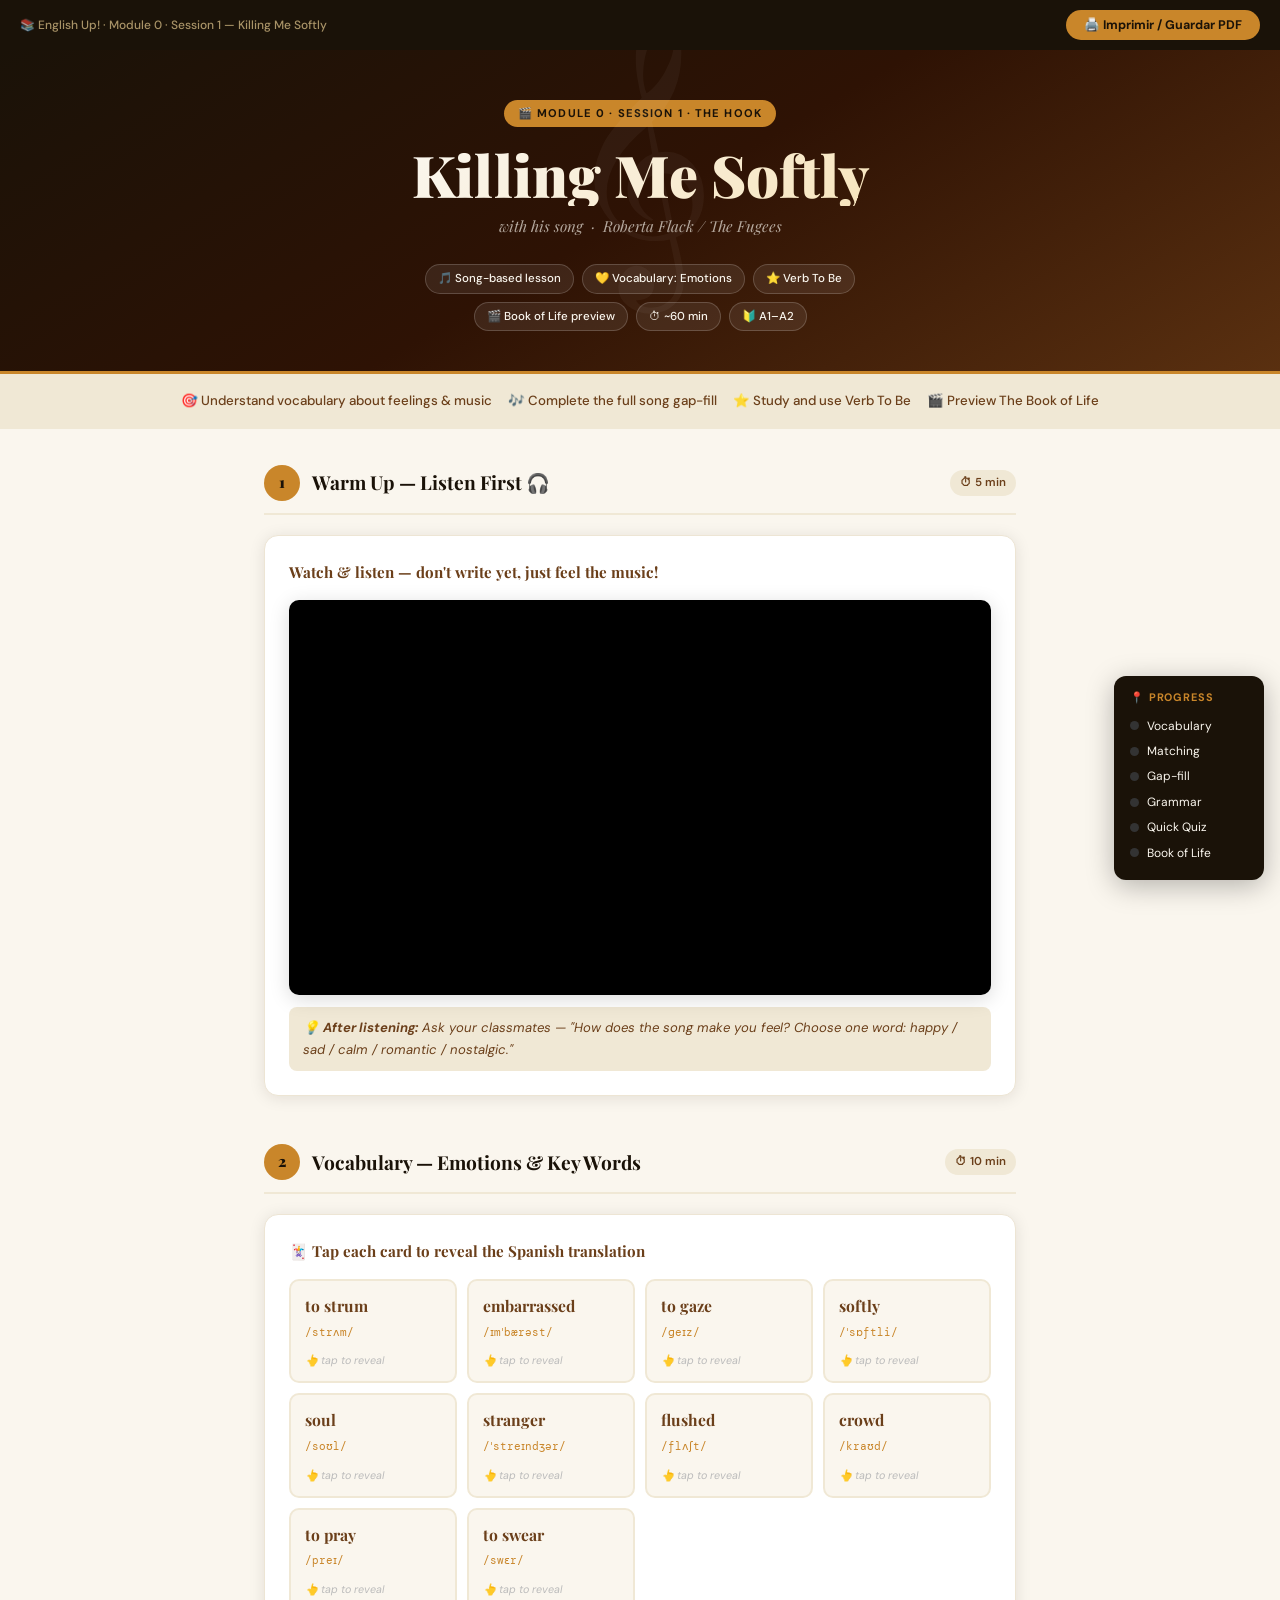
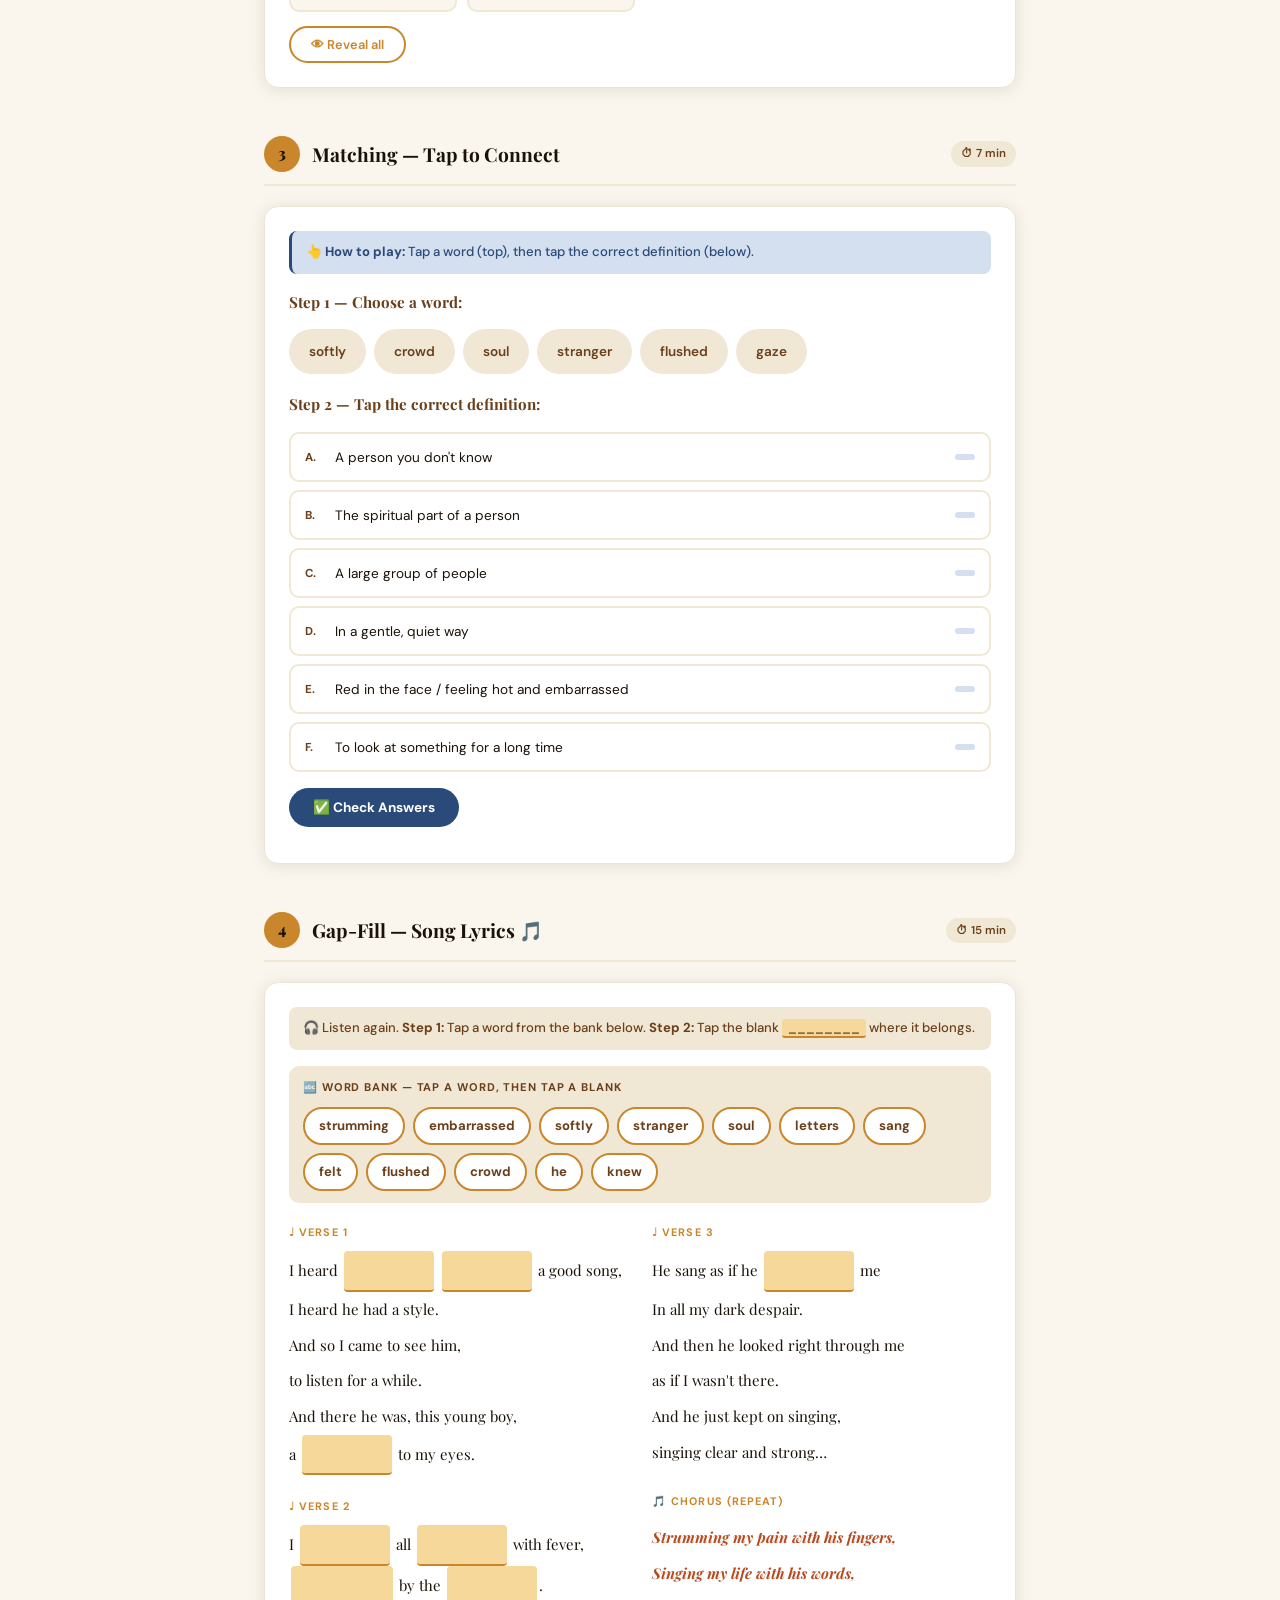
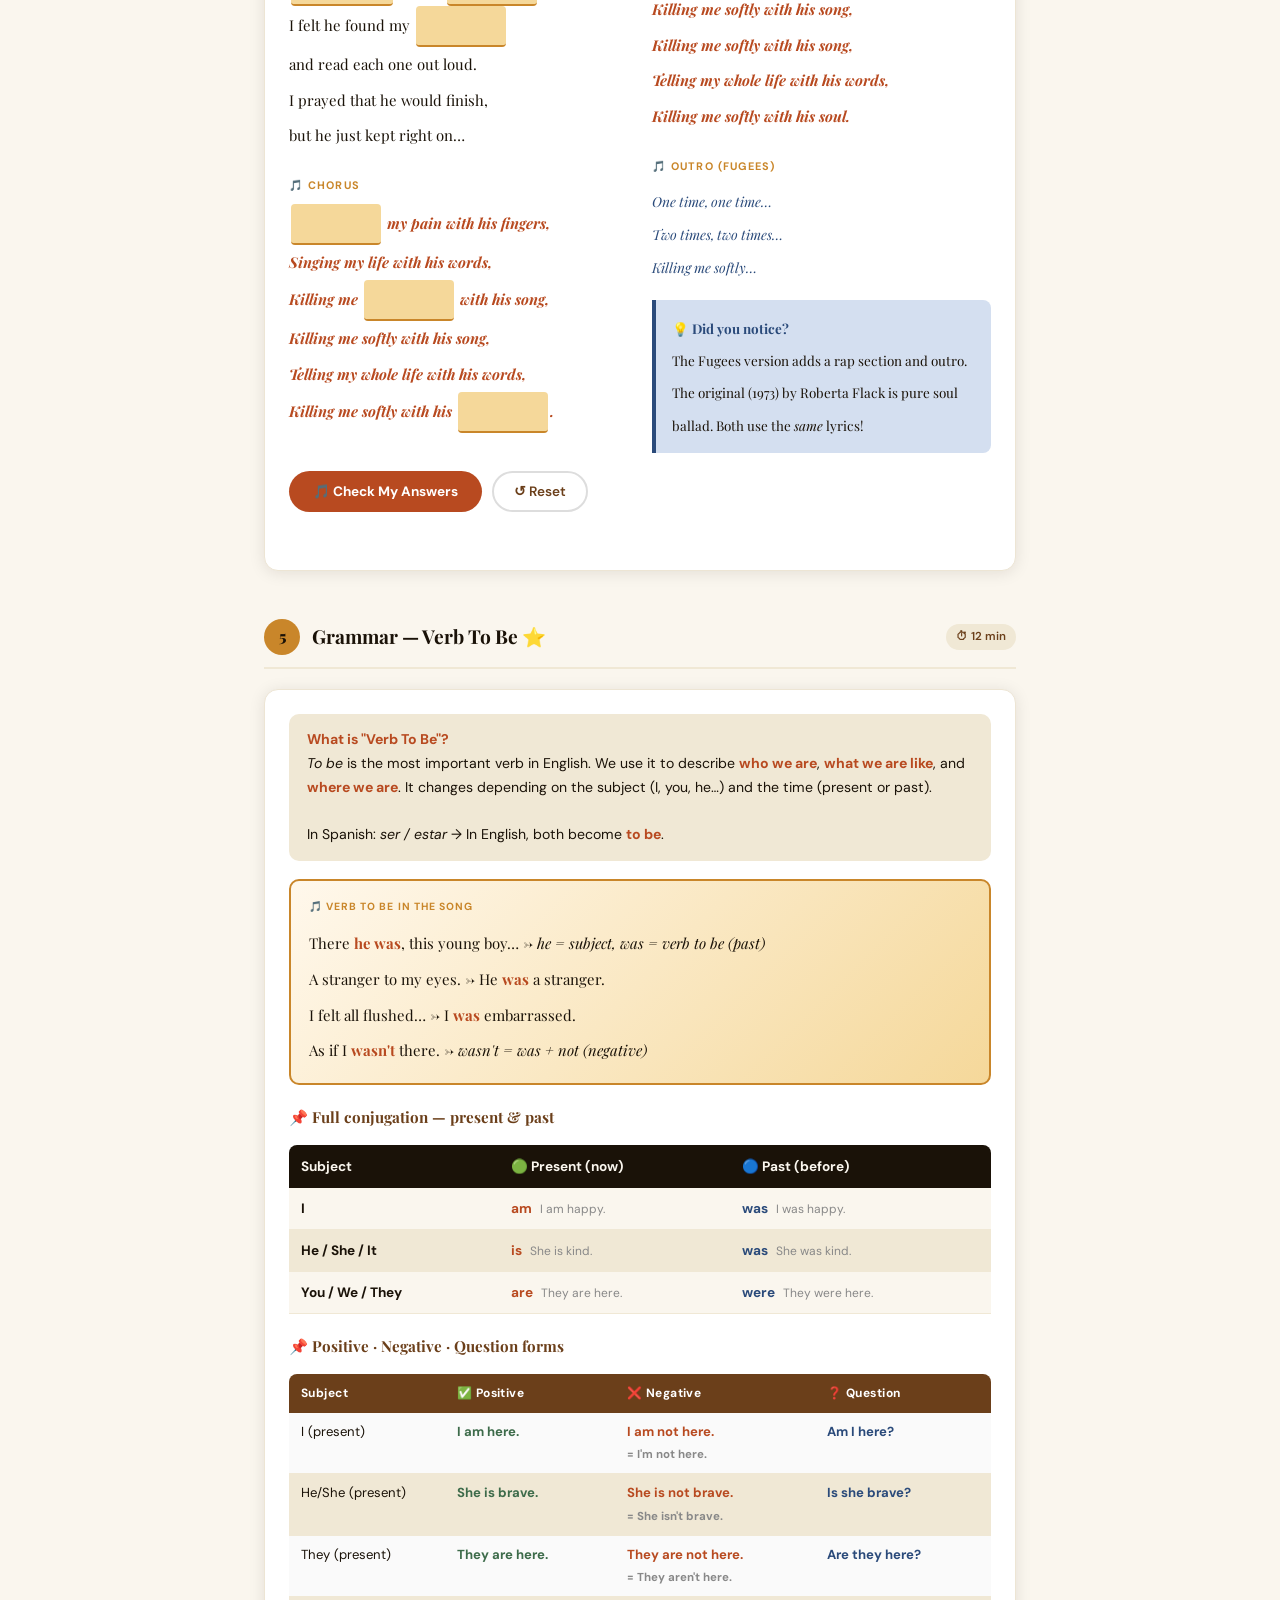
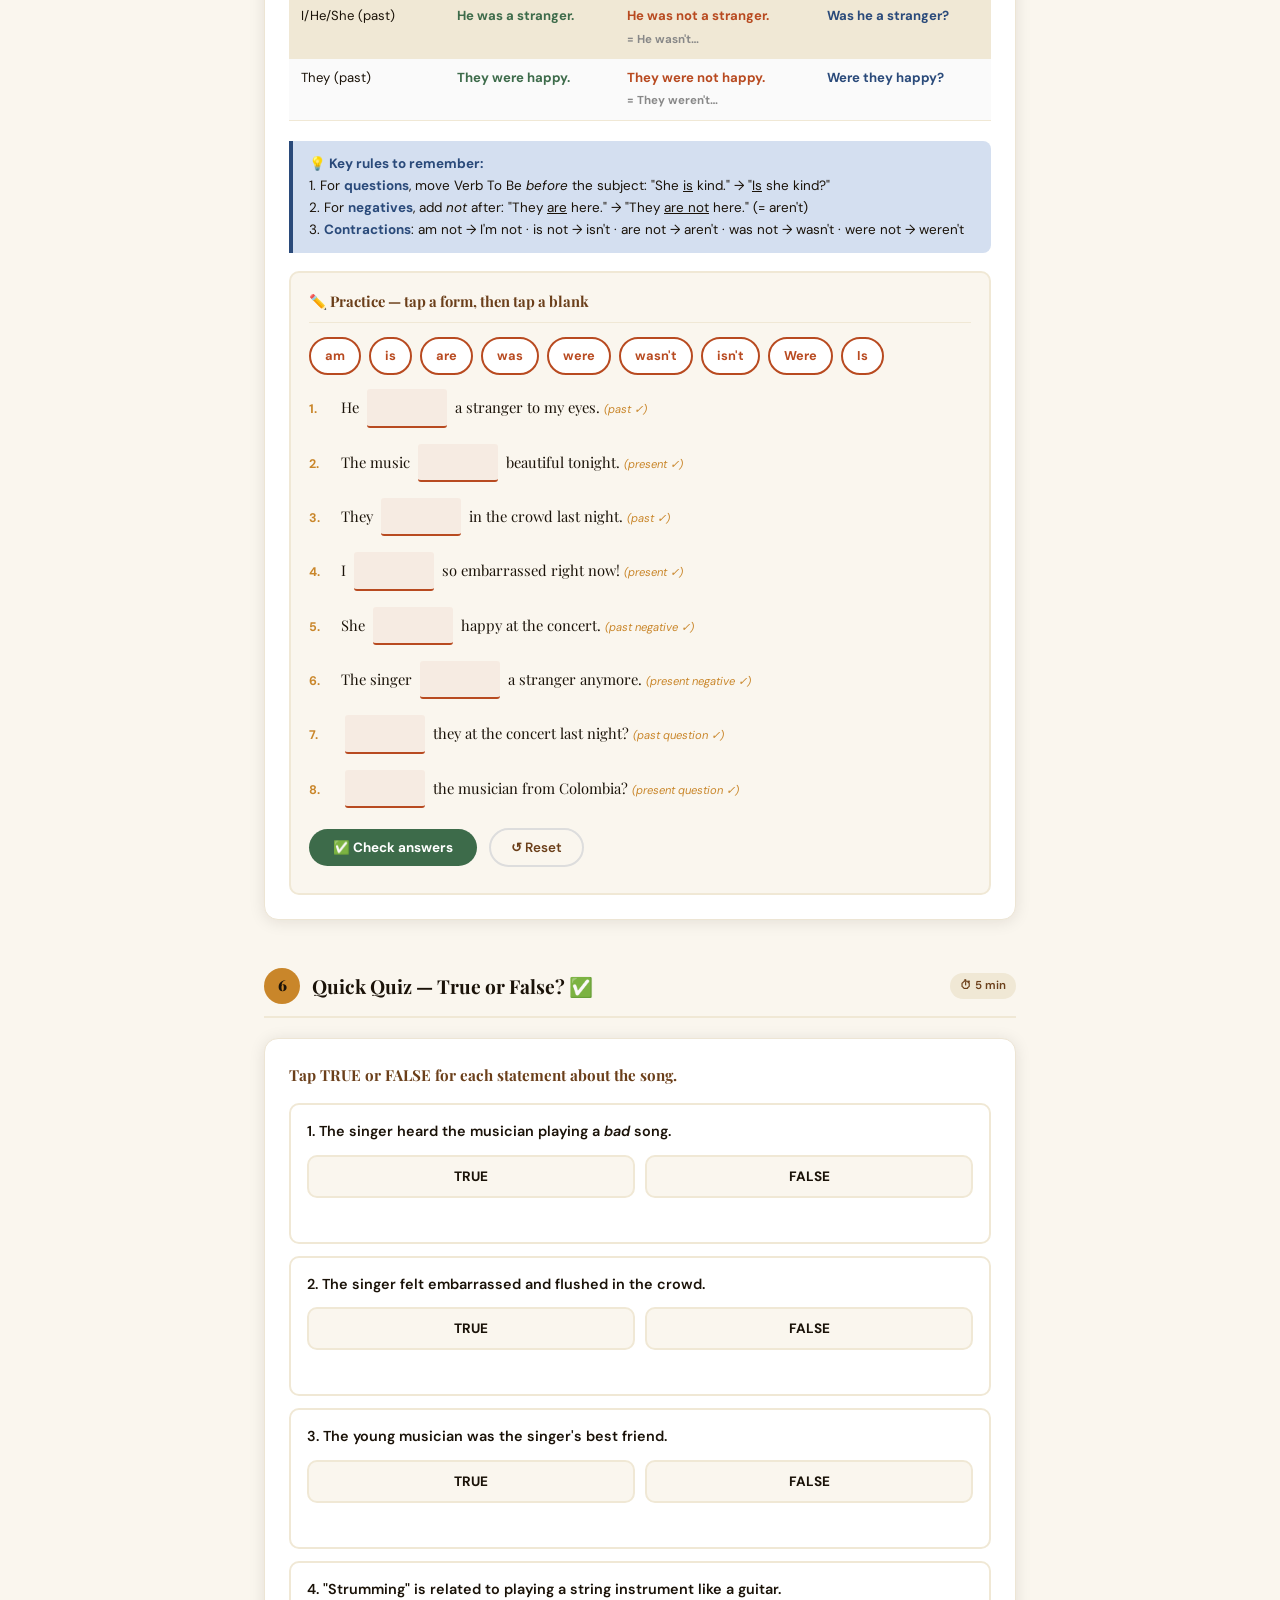
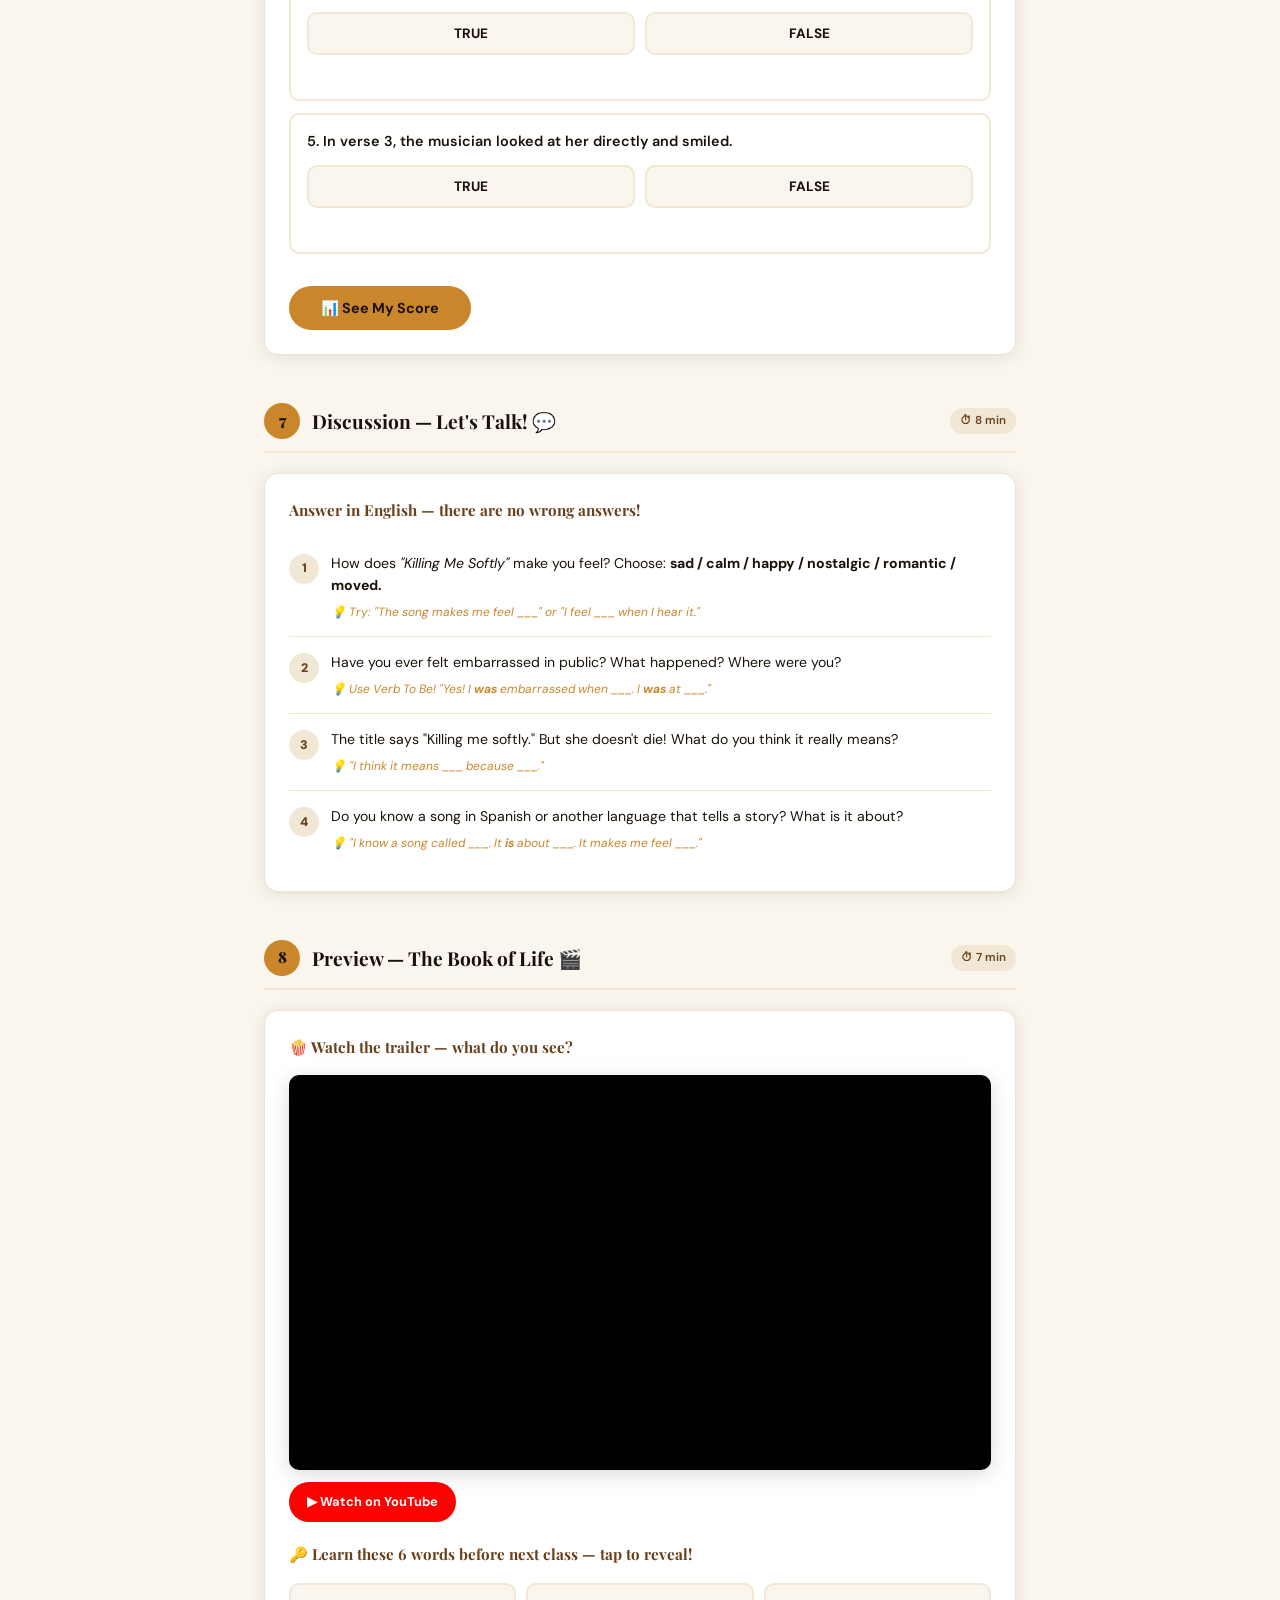
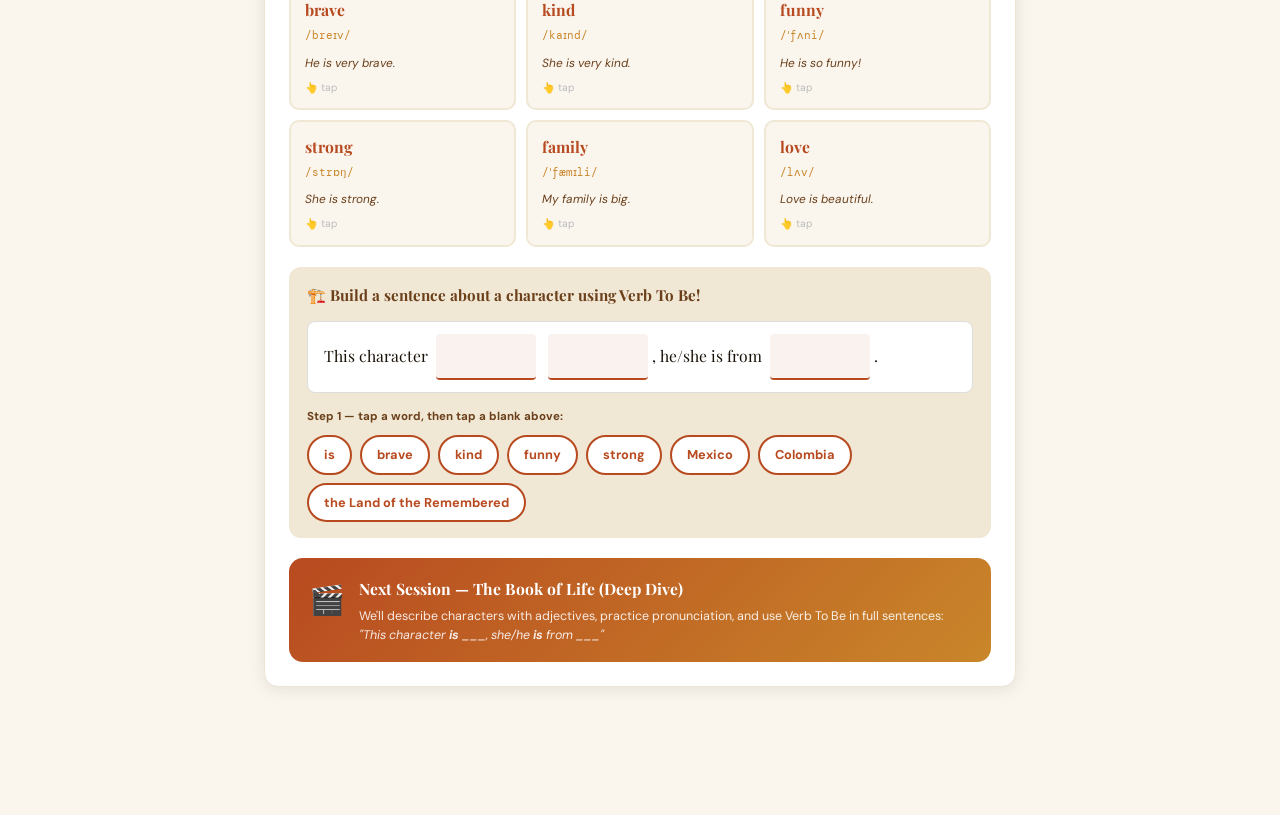
==== commit 493ec096: "Add files via upload" ====
--- a/lessons/mod0/session1.html
+++ b/lessons/mod0/session1.html
@@ -125,7 +125,7 @@
   gap: 8px;
   justify-content: center;
   flex-wrap: wrap;
-  max-width: 480px;
+  max-width: 520px;
   margin: 0 auto;
 }
 .tag {
@@ -161,7 +161,7 @@
 
 /* ── LAYOUT ── */
 .page {
-  max-width: 780px;
+  max-width: 800px;
   margin: 0 auto;
   padding: 28px 16px 80px;
 }
@@ -326,7 +326,7 @@
 }
 .reveal-all-btn:hover { background: var(--gold); color: var(--ink); }
 
-/* ── MATCHING (TOUCH-FRIENDLY) ── */
+/* ── MATCHING ── */
 .match-instructions {
   background: var(--blue-lt);
   border-radius: 8px;
@@ -393,7 +393,6 @@
 }
 .match-def-row.correct .match-def-placed { color: var(--sage); background: var(--sage-lt); }
 .match-def-row.wrong .match-def-placed { color: var(--rust); background: #FDECEA; }
-
 .match-check-btn {
   margin-top: 16px;
   background: var(--blue);
@@ -524,14 +523,183 @@
 .lyrics-reset-btn:hover { border-color: var(--brown); }
 #lyrics-score { margin-top: 14px; font-weight: 700; font-size: .88rem; min-height: 20px; }
 
-/* ── GRAMMAR TABLE ── */
-.grammar-table { width: 100%; border-collapse: collapse; font-size: .85rem; }
+/* ── GRAMMAR — enhanced ── */
+.grammar-intro {
+  background: var(--parchment);
+  border-radius: 10px;
+  padding: 14px 18px;
+  margin-bottom: 18px;
+  font-size: .88rem;
+  line-height: 1.7;
+  color: var(--ink);
+}
+.grammar-intro strong { color: var(--rust); }
+
+.grammar-song-examples {
+  background: linear-gradient(135deg, #FFF8EC, var(--gold-lt));
+  border: 2px solid var(--gold);
+  border-radius: 10px;
+  padding: 14px 18px;
+  margin-bottom: 20px;
+  font-family: var(--font-h);
+  line-height: 2.4;
+  font-size: .93rem;
+}
+.grammar-song-examples .ex-label {
+  font-family: var(--font-b);
+  font-size: .65rem;
+  font-weight: 700;
+  text-transform: uppercase;
+  letter-spacing: .1em;
+  color: var(--gold);
+  margin-bottom: 6px;
+}
+
+.grammar-table { width: 100%; border-collapse: collapse; font-size: .85rem; margin-bottom: 20px; }
 .grammar-table th { background: var(--ink); color: var(--cream); padding: 10px 12px; text-align: left; }
 .grammar-table th:first-child { border-radius: 8px 0 0 0; }
 .grammar-table th:last-child  { border-radius: 0 8px 0 0; }
 .grammar-table td { padding: 9px 12px; border-bottom: 1px solid var(--parchment); }
 .grammar-table tr:nth-child(odd) td { background: var(--cream); }
 .grammar-table tr:nth-child(even) td { background: var(--parchment); }
+
+/* Positive / Negative / Question table */
+.grammar-full-table { width: 100%; border-collapse: collapse; font-size: .82rem; margin-bottom: 20px; }
+.grammar-full-table th {
+  background: var(--brown);
+  color: white;
+  padding: 9px 12px;
+  text-align: left;
+  font-size: .75rem;
+  letter-spacing: .04em;
+}
+.grammar-full-table th:first-child { border-radius: 8px 0 0 0; }
+.grammar-full-table th:last-child  { border-radius: 0 8px 0 0; }
+.grammar-full-table td { padding: 8px 12px; border-bottom: 1px solid var(--parchment); vertical-align: top; }
+.grammar-full-table tr:nth-child(odd) td { background: #FAFAFA; }
+.grammar-full-table tr:nth-child(even) td { background: var(--parchment); }
+.grammar-full-table .col-pos { color: var(--sage); font-weight: 700; }
+.grammar-full-table .col-neg { color: var(--rust); font-weight: 700; }
+.grammar-full-table .col-q   { color: var(--blue); font-weight: 700; }
+
+.grammar-rule-box {
+  background: var(--blue-lt);
+  border-left: 4px solid var(--blue);
+  border-radius: 0 8px 8px 0;
+  padding: 12px 16px;
+  font-size: .84rem;
+  margin-bottom: 18px;
+  line-height: 1.65;
+}
+.grammar-rule-box strong { color: var(--blue); }
+
+.grammar-practice {
+  background: var(--cream);
+  border: 2px solid var(--parchment);
+  border-radius: 10px;
+  padding: 16px 18px;
+}
+.grammar-practice .gp-title {
+  font-family: var(--font-h);
+  font-weight: 700;
+  font-size: .92rem;
+  color: var(--brown);
+  margin-bottom: 14px;
+  border-bottom: 1px solid var(--parchment);
+  padding-bottom: 8px;
+}
+.gp-item {
+  display: flex;
+  align-items: baseline;
+  gap: 10px;
+  margin-bottom: 16px;
+  font-family: var(--font-h);
+  font-size: .92rem;
+  line-height: 2.2;
+}
+.gp-num {
+  min-width: 22px;
+  font-weight: 700;
+  color: var(--gold);
+  font-family: var(--font-b);
+  font-size: .78rem;
+}
+.gp-blank {
+  display: inline-block;
+  min-width: 80px;
+  border-bottom: 2px solid var(--rust);
+  margin: 0 4px;
+  background: rgba(184,74,32,.06);
+  border-radius: 3px;
+  padding: 2px 8px;
+  cursor: pointer;
+  font-weight: 700;
+  color: transparent;
+  text-align: center;
+  transition: all .2s;
+  font-family: var(--font-h);
+  -webkit-tap-highlight-color: transparent;
+  user-select: none;
+}
+.gp-blank:hover { border-color: var(--gold); background: var(--gold-lt); }
+.gp-blank.gp-filled { color: var(--rust); background: rgba(184,74,32,.1); }
+.gp-blank.gp-correct { color: var(--sage); background: var(--sage-lt); border-color: var(--sage); cursor: default; }
+.gp-blank.gp-wrong   { color: var(--rust); background: #FDECEA; border-color: var(--rust); animation: shake .4s; }
+
+.gp-hint { font-family: var(--font-b); font-size: .7rem; color: var(--gold); font-style: italic; }
+.gp-wordbank {
+  display: flex;
+  flex-wrap: wrap;
+  gap: 8px;
+  margin-bottom: 14px;
+}
+.gp-chip {
+  background: white;
+  border: 2px solid var(--rust);
+  color: var(--rust);
+  border-radius: 99px;
+  padding: 6px 14px;
+  cursor: pointer;
+  font-weight: 700;
+  font-size: .8rem;
+  font-family: var(--font-b);
+  transition: all .2s;
+  user-select: none;
+  -webkit-tap-highlight-color: transparent;
+}
+.gp-chip:hover { background: var(--rust); color: white; }
+.gp-chip.gp-chip-sel { background: var(--rust); color: white; }
+.gp-chip.gp-chip-used { opacity: .25; pointer-events: none; text-decoration: line-through; }
+.gp-check-btn {
+  background: var(--sage);
+  color: white;
+  border: none;
+  padding: 10px 24px;
+  border-radius: 99px;
+  cursor: pointer;
+  font-family: var(--font-b);
+  font-weight: 700;
+  font-size: .84rem;
+  transition: background .2s;
+  margin-top: 4px;
+}
+.gp-check-btn:hover { background: var(--brown); }
+.gp-reset-btn {
+  background: none;
+  border: 2px solid #DDD;
+  color: var(--brown);
+  padding: 9px 20px;
+  border-radius: 99px;
+  cursor: pointer;
+  font-family: var(--font-b);
+  font-weight: 600;
+  font-size: .84rem;
+  transition: all .2s;
+  margin-top: 4px;
+  margin-left: 8px;
+}
+.gp-reset-btn:hover { border-color: var(--brown); }
+#gp-score { margin-top: 10px; font-weight: 700; font-size: .85rem; }
 
 /* ── T/F QUIZ ── */
 .quiz-card {
@@ -680,7 +848,7 @@
 .sb-chip.sb-sel { background: var(--rust); color: white; }
 .sb-chip.sb-used { opacity: .25; pointer-events: none; text-decoration: line-through; }
 
-/* ── INFO BOX ── */
+/* ── INFO / TIP BOXES ── */
 .info-box {
   background: var(--blue-lt);
   border-left: 4px solid var(--blue);
@@ -690,7 +858,6 @@
   margin-top: 14px;
 }
 .info-box strong { color: var(--blue); }
-
 .tip-box {
   background: var(--parchment);
   border-radius: 8px;
@@ -737,18 +904,22 @@
 .pt-dot   { width: 9px; height: 9px; border-radius: 50%; background: #333; flex-shrink: 0; transition: background .4s; }
 .pt-dot.done { background: var(--sage); }
 
-/* ═══════════════════════════════════════
-   PRINT STYLES
-   ═══════════════════════════════════════ */
+
+/* ═══════════════════════════════════════════════
+   PRINT STYLES — clean worksheet, NO answers
+   ═══════════════════════════════════════════════ */
 @media print {
-  /* Hide interactive & video elements */
+
+  /* === HIDE screen-only elements === */
   .print-bar .btn-print,
   .progress-tracker,
   .video-wrap,
   .btn-yt,
   .btn-yt-alt,
+  .video-links,
   .lyrics-check-btn,
   .lyrics-reset-btn,
+  .lyrics-actions,
   .match-check-btn,
   .quiz-submit-btn,
   .reveal-all-btn,
@@ -759,105 +930,210 @@
   #lyrics-score,
   #quiz-result,
   .quiz-feedback,
+  .gp-wordbank,
+  .gp-check-btn,
+  .gp-reset-btn,
+  #gp-score,
   iframe { display: none !important; }
 
-  /* Globals */
-  body { background: white; font-size: 10.5pt; color: #111; -webkit-print-color-adjust: exact; print-color-adjust: exact; }
-  .hero { background: #1A1208 !important; -webkit-print-color-adjust: exact; print-color-adjust: exact; padding: 14pt 0; }
+  /* === GLOBAL === */
+  * { -webkit-print-color-adjust: exact !important; print-color-adjust: exact !important; }
+  body { background: white !important; font-size: 10.5pt; color: #111; }
+  .hero { background: #1A1208 !important; padding: 14pt 0; }
   .hero h1 { -webkit-text-fill-color: #FAF6EE !important; font-size: 22pt; }
   .hero-sub, .hero-tags, .hero-badge { display: none; }
-  .objectives-bar { background: #F0E8D5; border-top: 2pt solid #C9862A; padding: 8pt; flex-direction: row; flex-wrap: wrap; }
-  .page { padding: 8pt 0; max-width: 100%; }
-  .card { box-shadow: none; border: 1pt solid #DDD; break-inside: avoid; page-break-inside: avoid; margin-bottom: 10pt; }
-  section { break-inside: avoid; page-break-inside: avoid; margin-bottom: 24pt; }
-  .section-num { background: #EEE !important; color: #111; border: 1pt solid #CCC; }
-  .section-title { font-size: 13pt; }
-
-  /* VOCAB — reveal all for print */
-  .vocab-card { break-inside: avoid; cursor: default; border: 1pt solid #DDD; padding: 8pt 10pt; }
-  .vocab-translation { opacity: 1 !important; max-height: 60px !important; }
+  .objectives-bar { background: #F0E8D5 !important; border-top: 2pt solid #C9862A; padding: 8pt; flex-direction: row; flex-wrap: wrap; }
+  .page { padding: 6pt 0; max-width: 100%; }
+  section { break-inside: avoid; page-break-inside: avoid; margin-bottom: 20pt; }
+  .card { box-shadow: none !important; border: 1pt solid #CCC !important; break-inside: avoid; page-break-inside: avoid; margin-bottom: 8pt; padding: 10pt 12pt !important; }
+  .section-num { background: #EEE !important; color: #111 !important; border: 1pt solid #999; }
+  .section-title { font-size: 12pt; }
+  .section-time { display: none; }
+
+  /* === PRINT BAR as plain info header === */
+  .print-bar { background: #EEE !important; color: #333 !important; padding: 5pt 10pt; font-size: 8pt; }
+
+  /* ──────────────────────────────────────────
+     SECTION 2: VOCAB — show words only, NO translations
+     Teacher uses this to elicit meaning verbally
+  ────────────────────────────────────────── */
+  .vocab-card { break-inside: avoid; border: 1pt solid #CCC !important; padding: 7pt 9pt !important; background: white !important; min-height: 0 !important; cursor: default; }
+  .vocab-translation { display: none !important; }
   .vocab-hint { display: none !important; }
-  .vocab-card { background: white !important; }
-
-  /* MATCHING — replace drag with static table */
-  .match-words-row { display: none; }
+  .vocab-card.revealed { background: white !important; border: 1pt solid #CCC !important; }
+
+  /* ──────────────────────────────────────────
+     SECTION 3: MATCHING — print as fill-in exercise
+  ────────────────────────────────────────── */
+  .match-instructions {
+    background: #F0E8D5 !important;
+    border: 1pt solid #CCC !important;
+    border-left: 3pt solid #C9862A !important;
+    font-size: 8.5pt;
+  }
+  /* Hide the chip buttons — students write in boxes instead */
+  .match-words-row { display: none !important; }
+  /* Word list printed as static text above definitions */
+  .match-instructions::after {
+    content: "Palabras: softly · crowd · soul · stranger · flushed · gaze";
+    display: block;
+    font-weight: 700;
+    margin-top: 5pt;
+    font-size: 9pt;
+    color: #333;
+  }
   .match-defs { display: block; }
-  .match-def-row { border: 1pt solid #DDD; margin-bottom: 6pt; cursor: default; background: #FAFAFA; }
-  .match-def-placed { display: none; }
-  /* Print instruction replaces drag */
-  .match-instructions { display: block !important; background: #F0E8D5; border: 1pt solid #CCC; border-left: 3pt solid #C9862A; }
-  .match-instructions::before {
-    content: "📝 Instrucción impresa: Escribe la letra correcta junto a cada definición. Palabras: softly · crowd · soul · stranger · flushed · gaze";
-    display: block;
-    font-weight: bold;
+  .match-def-row {
+    border: 1pt solid #DDD !important;
+    margin-bottom: 5pt;
+    cursor: default;
+    background: #FAFAFA !important;
+    break-inside: avoid;
+  }
+  /* Hide any placed word badges */
+  .match-def-placed { display: none !important; }
+  /* Add a write-in box after each definition */
+  .match-def-row::after {
+    content: "Answer: _______________";
+    font-family: monospace;
     font-size: 9pt;
+    color: #888;
+    white-space: nowrap;
+    margin-left: 8pt;
+    flex-shrink: 0;
   }
-  /* Show blanks for definitions */
-  .match-def-row::after {
-    content: " [ ___ ]";
-    font-family: monospace;
-    font-size: 10pt;
-    color: #888;
-  }
-
-  /* LYRICS */
-  .lyrics-instructions::before {
-    content: "📝 Escucha la canción y rellena los espacios en blanco:";
-    display: block; font-weight: bold; font-size: 9pt; margin-bottom: 4pt;
-  }
+
+  /* ──────────────────────────────────────────
+     SECTION 4: LYRICS — blanks as plain underlines, no answers
+  ────────────────────────────────────────── */
+  .lyrics-columns { flex-direction: row !important; gap: 14pt; }
+  .lyrics-col { flex: 1 !important; }
+  .lyrics-wrap { line-height: 2.8; font-size: 9.5pt; }
+  .lyrics-instructions { background: #F0E8D5 !important; border: 1pt solid #CCC; font-size: 8.5pt; }
+
+  /* Reset all blanks: no answer, no color, just a clean underline */
   .gap-blank {
     color: white !important;
-    background: #F0F0F0 !important;
-    border-color: #999 !important;
-    min-width: 70pt;
-    min-height: 16pt;
+    background: transparent !important;
+    border-top: none !important;
+    border-left: none !important;
+    border-right: none !important;
+    border-bottom: 1.5pt solid #555 !important;
+    border-radius: 0 !important;
+    min-width: 60pt !important;
+    display: inline-block;
+    transform: none !important;
+    box-shadow: none !important;
+  }
+  /* Override any filled/correct/wrong states — student sees only blank */
+  .gap-blank.filled,
+  .gap-blank.correct-ans,
+  .gap-blank.wrong-ans { color: white !important; background: transparent !important; border-color: #555 !important; animation: none !important; }
+
+  /* Print word bank as static list */
+  .word-bank-wrap {
+    display: block !important;
+    background: #F5F5F5 !important;
+    border: 1pt solid #CCC !important;
+    border-radius: 4pt !important;
+    padding: 6pt 8pt !important;
+    margin-bottom: 8pt !important;
+  }
+  .word-bank { display: none !important; }
+  .word-bank-label { display: none !important; }
+  .word-bank-wrap::after {
+    content: "📝 Word Bank: strumming · embarrassed · softly · stranger · soul · letters · sang · felt · flushed · crowd · he · knew";
+    display: block;
+    font-size: 8.5pt;
+    color: #444;
+    font-style: italic;
+  }
+
+  /* ──────────────────────────────────────────
+     SECTION 5: GRAMMAR — clean theory + blank practice
+  ────────────────────────────────────────── */
+  .grammar-intro { background: #F0E8D5 !important; border-radius: 4pt; }
+  .grammar-song-examples { background: #FFF8EC !important; border: 1pt solid #C9862A; }
+  .grammar-rule-box { background: #D4DFF0 !important; border-left: 3pt solid #2A4A7A !important; }
+
+  .grammar-practice { background: #FAFAFA !important; border: 1pt solid #CCC !important; }
+  /* Hide chip word bank for grammar practice — students write directly */
+  .gp-wordbank { display: none !important; }
+  /* Show a static word bank hint */
+  .grammar-practice::before {
+    content: "✏️ Completa con: am · is · are · was · were";
+    display: block;
+    font-size: 8.5pt;
+    color: #444;
+    font-style: italic;
+    background: #F0E8D5;
+    border: 1pt solid #CCC;
+    padding: 5pt 8pt;
+    border-radius: 3pt;
+    margin-bottom: 8pt;
+  }
+  /* Render blanks as clean underlines, no answer color */
+  .gp-blank {
+    color: white !important;
+    background: transparent !important;
+    border-top: none !important;
+    border-left: none !important;
+    border-right: none !important;
+    border-bottom: 1.5pt solid #555 !important;
+    border-radius: 0 !important;
+    min-width: 55pt !important;
     display: inline-block;
   }
-  .lyric-line { line-height: 2.8; }
-  .lyrics-columns { flex-direction: row !important; gap: 16pt; }
-  .lyrics-col { flex: 1 !important; }
-
-  /* WORD BANK — print static list */
-  .word-bank-wrap::after {
-    content: "🔤 Banco de palabras: strumming · embarrassed · softly · stranger · soul · letters · sang · felt · flushed · crowd · he · knew";
-    display: block;
-    font-size: 9pt;
-    color: #555;
-    font-style: italic;
-    border: 1pt solid #DDD;
-    padding: 6pt 8pt;
-    border-radius: 4pt;
-    background: #FAFAFA;
+  .gp-blank.gp-filled,
+  .gp-blank.gp-correct,
+  .gp-blank.gp-wrong { color: white !important; background: transparent !important; border-color: #555 !important; }
+
+  /* ──────────────────────────────────────────
+     SECTION 6: QUIZ — clean T / F checkboxes
+  ────────────────────────────────────────── */
+  .quiz-card { break-inside: avoid; border: 1pt solid #CCC !important; background: white !important; }
+  .tf-btns { display: flex; gap: 20pt; flex-wrap: nowrap; }
+  .tf-btn {
+    border: 1.5pt solid #AAA !important;
+    background: white !important;
+    color: #333 !important;
+    padding: 4pt 18pt !important;
+    font-size: 9pt !important;
   }
-
-  /* GRAMMAR */
-  .grammar-table th { background: #333 !important; color: white !important; }
-  .grammar-table tr:nth-child(odd) td { background: #FAFAFA !important; }
-  .grammar-table tr:nth-child(even) td { background: #F0E8D5 !important; }
-
-  /* QUIZ */
-  .quiz-card { break-inside: avoid; }
-  .tf-btns { gap: 20pt; }
-  .tf-btn { border: 1pt solid #CCC; background: white; padding: 6pt 20pt; font-size: 9pt; }
-  .tf-btn::before { content: "○ "; font-size: 11pt; }
-
-  /* BOL VOCAB */
-  .bol-vocab-card { break-inside: avoid; cursor: default; border: 1pt solid #DDD; }
-  .bol-translation { opacity: 1 !important; max-height: 60px !important; }
+  /* Remove any selected/correct/wrong states for print */
+  .tf-btn.sel-t, .tf-btn.sel-f,
+  .tf-btn.correct, .tf-btn.wrong {
+    background: white !important;
+    color: #333 !important;
+    border-color: #AAA !important;
+  }
+
+  /* ──────────────────────────────────────────
+     SECTION 7: DISCUSSION — clean question list
+  ────────────────────────────────────────── */
+  .discussion-list li { break-inside: avoid; }
+
+  /* ──────────────────────────────────────────
+     SECTION 8: BOOK OF LIFE — vocab cards, no translations
+  ────────────────────────────────────────── */
+  .bol-vocab-card { break-inside: avoid; border: 1pt solid #CCC !important; background: white !important; min-height: 0 !important; }
+  .bol-translation { display: none !important; }
   .bol-hint { display: none !important; }
-  .bol-vocab-grid { grid-template-columns: repeat(3, 1fr); }
-
-  /* Sentence builder print version */
-  .sb-area { background: #F0E8D5; border: 1pt solid #DDD; }
+  .bol-vocab-card.revealed { background: white !important; border-color: #CCC !important; }
+  .sb-area { background: #F0E8D5 !important; border: 1pt solid #DDD; }
   .sb-display { border: 1pt solid #CCC; }
-  .sb-blank { color: white !important; background: #EEE !important; min-width: 80pt; min-height: 16pt; }
-  .sb-label::before { content: "📝 Elige y escribe en los espacios: "; }
-
-  /* Print bar becomes static info */
-  .print-bar { background: #EEE !important; color: #333; padding: 6pt; font-size: 8pt; }
-
-  @page { margin: 1.8cm 2.2cm; size: A4; }
-  h2, h3, .section-title { break-after: avoid; }
+  .sb-blank {
+    color: white !important;
+    background: transparent !important;
+    border-top: none !important; border-left: none !important; border-right: none !important;
+    border-bottom: 1.5pt solid #555 !important;
+    border-radius: 0 !important;
+    min-width: 70pt !important;
+  }
+  .sb-blank.filled { color: white !important; background: transparent !important; }
+
+  @page { margin: 1.6cm 2cm; size: A4; }
+  h2, h3, .section-title, .card-title { break-after: avoid; }
 }
 </style>
 </head>
@@ -888,16 +1164,17 @@
 <div class="objectives-bar">
   <div class="obj-item">🎯 Understand vocabulary about feelings &amp; music</div>
   <div class="obj-item">🎶 Complete the full song gap-fill</div>
-  <div class="obj-item">⭐ Use Verb To Be in context</div>
+  <div class="obj-item">⭐ Study and use Verb To Be</div>
   <div class="obj-item">🎬 Preview The Book of Life</div>
 </div>
 
-<!-- PROGRESS TRACKER (desktop only) -->
+<!-- PROGRESS TRACKER -->
 <div class="progress-tracker">
   <div class="pt-title">📍 Progress</div>
   <div class="pt-item"><div class="pt-dot" id="pd-vocab"></div><span>Vocabulary</span></div>
   <div class="pt-item"><div class="pt-dot" id="pd-match"></div><span>Matching</span></div>
   <div class="pt-item"><div class="pt-dot" id="pd-lyrics"></div><span>Gap-fill</span></div>
+  <div class="pt-item"><div class="pt-dot" id="pd-grammar"></div><span>Grammar</span></div>
   <div class="pt-item"><div class="pt-dot" id="pd-quiz"></div><span>Quick Quiz</span></div>
   <div class="pt-item"><div class="pt-dot" id="pd-bol"></div><span>Book of Life</span></div>
 </div>
@@ -922,14 +1199,6 @@
         referrerpolicy="strict-origin-when-cross-origin"
         allowfullscreen></iframe>
     </div>
-    <div class="video-links">
-      <a class="btn-yt" href="https://www.youtube.com/watch?v=oKOtzIo-uYw" target="_blank" rel="noopener">
-        ▶ The Fugees (YouTube)
-      </a>
-      <a class="btn-yt-alt" href="https://www.youtube.com/watch?v=wEBlaMOmKV4" target="_blank" rel="noopener">
-        ♪ Roberta Flack — original ↗
-      </a>
-    </div>
     <div class="tip-box">
       💡 <strong>After listening:</strong> Ask your classmates — <em>"How does the song make you feel? Choose one word: happy / sad / calm / romantic / nostalgic."</em>
     </div>
@@ -1000,7 +1269,7 @@
   </div>
   <div class="card">
     <div class="match-instructions">
-      👆 <strong>How to play:</strong> Tap a word (top), then tap the correct definition (below). On mobile, just tap — no dragging needed!
+      👆 <strong>How to play:</strong> Tap a word (top), then tap the correct definition (below).
     </div>
     <div class="card-title">Step 1 — Choose a word:</div>
     <div class="match-words-row" id="matchWords">
@@ -1035,7 +1304,7 @@
       </div>
       <div class="match-def-row" data-answer="flushed" onclick="placeMatch(this)">
         <span class="match-def-letter">E.</span>
-        <span class="match-def-text">Red in the face / feeling hot</span>
+        <span class="match-def-text">Red in the face / feeling hot and embarrassed</span>
         <span class="match-def-placed" id="mp-flushed"></span>
       </div>
       <div class="match-def-row" data-answer="gaze" onclick="placeMatch(this)">
@@ -1154,38 +1423,153 @@
 <section id="sec-grammar">
   <div class="section-header">
     <div class="section-num">5</div>
-    <div class="section-title">Grammar Spotlight — Verb To Be ⭐</div>
-    <div class="section-time">⏱ 8 min</div>
+    <div class="section-title">Grammar — Verb To Be ⭐</div>
+    <div class="section-time">⏱ 12 min</div>
   </div>
   <div class="card">
-    <div class="card-title">📌 Find Verb To Be in the song:</div>
-    <div style="background:var(--parchment);border-radius:10px;padding:14px 18px;margin-bottom:18px;font-family:var(--font-h);line-height:2.4;font-size:.95rem;">
-      <span style="display:block;">There <strong style="color:var(--rust);">he was</strong>, this young boy…</span>
+
+    <!-- WHAT IS IT? -->
+    <div class="grammar-intro">
+      <strong>What is "Verb To Be"?</strong><br>
+      <em>To be</em> is the most important verb in English. We use it to describe <strong>who we are</strong>, <strong>what we are like</strong>, and <strong>where we are</strong>. It changes depending on the subject (I, you, he…) and the time (present or past).
+      <br><br>
+      In Spanish: <em>ser / estar</em> → In English, both become <strong>to be</strong>.
+    </div>
+
+    <!-- FROM THE SONG -->
+    <div class="grammar-song-examples">
+      <div class="ex-label">🎵 Verb To Be in the song</div>
+      <span style="display:block;">There <strong style="color:var(--rust);">he was</strong>, this young boy… → <em>he = subject, was = verb to be (past)</em></span>
       <span style="display:block;">A stranger to my eyes. → He <strong style="color:var(--rust);">was</strong> a stranger.</span>
       <span style="display:block;">I felt all flushed… → I <strong style="color:var(--rust);">was</strong> embarrassed.</span>
+      <span style="display:block;">As if I <strong style="color:var(--rust);">wasn't</strong> there. → <em>wasn't = was + not (negative)</em></span>
     </div>
-    <table class="grammar-table">
+
+    <!-- PRESENT + PAST TABLE -->
+    <div class="card-title">📌 Full conjugation — present &amp; past</div>
+    <table class="grammar-table" style="margin-bottom:20px;">
       <thead>
-        <tr><th>Pronoun</th><th>Present (now)</th><th>Past (before)</th></tr>
+        <tr><th>Subject</th><th>🟢 Present (now)</th><th>🔵 Past (before)</th></tr>
       </thead>
       <tbody>
-        <tr><td>I</td><td style="font-weight:700;color:var(--rust);">am</td><td style="font-weight:700;color:var(--blue);">was</td></tr>
-        <tr><td>He / She / It</td><td style="font-weight:700;color:var(--rust);">is</td><td style="font-weight:700;color:var(--blue);">was</td></tr>
-        <tr><td>You / We / They</td><td style="font-weight:700;color:var(--rust);">are</td><td style="font-weight:700;color:var(--blue);">were</td></tr>
+        <tr>
+          <td><strong>I</strong></td>
+          <td><strong style="color:var(--rust);">am</strong> &nbsp;<span style="font-size:.75rem;color:#888;">I am happy.</span></td>
+          <td><strong style="color:var(--blue);">was</strong> &nbsp;<span style="font-size:.75rem;color:#888;">I was happy.</span></td>
+        </tr>
+        <tr>
+          <td><strong>He / She / It</strong></td>
+          <td><strong style="color:var(--rust);">is</strong> &nbsp;<span style="font-size:.75rem;color:#888;">She is kind.</span></td>
+          <td><strong style="color:var(--blue);">was</strong> &nbsp;<span style="font-size:.75rem;color:#888;">She was kind.</span></td>
+        </tr>
+        <tr>
+          <td><strong>You / We / They</strong></td>
+          <td><strong style="color:var(--rust);">are</strong> &nbsp;<span style="font-size:.75rem;color:#888;">They are here.</span></td>
+          <td><strong style="color:var(--blue);">were</strong> &nbsp;<span style="font-size:.75rem;color:#888;">They were here.</span></td>
+        </tr>
       </tbody>
     </table>
-    <div class="info-box" style="margin-top:18px;">
-      <strong style="color:var(--blue);">✏️ Quick Practice</strong> — fill in with <em>am / is / are / was / were</em>
-      <div style="font-family:var(--font-h);line-height:3;margin-top:10px;font-size:.93rem;">
-        <span style="display:block;">1. He _______ a stranger to my eyes. <em style="font-size:.72rem;color:var(--gold);">(past)</em></span>
-        <span style="display:block;">2. The music _______ beautiful tonight. <em style="font-size:.72rem;color:var(--gold);">(present)</em></span>
-        <span style="display:block;">3. They _______ in the crowd last night. <em style="font-size:.72rem;color:var(--gold);">(past)</em></span>
-        <span style="display:block;">4. I _______ so embarrassed right now! <em style="font-size:.72rem;color:var(--gold);">(present)</em></span>
-        <span style="display:block;">5. We _______ strangers before this class. <em style="font-size:.72rem;color:var(--gold);">(past)</em></span>
-      </div>
-      <div style="margin-top:10px;font-size:.75rem;color:var(--brown);font-style:italic;border-top:1px solid rgba(42,74,122,.2);padding-top:8px;">
-        ✅ Answers: 1. was &nbsp; 2. is &nbsp; 3. were &nbsp; 4. am &nbsp; 5. were
-      </div>
+
+    <!-- POSITIVE / NEGATIVE / QUESTION -->
+    <div class="card-title">📌 Positive · Negative · Question forms</div>
+    <table class="grammar-full-table">
+      <thead>
+        <tr><th>Subject</th><th>✅ Positive</th><th>❌ Negative</th><th>❓ Question</th></tr>
+      </thead>
+      <tbody>
+        <tr>
+          <td>I (present)</td>
+          <td class="col-pos">I <strong>am</strong> here.</td>
+          <td class="col-neg">I <strong>am not</strong> here.<br><span style="font-size:.72rem;color:#888;">= I'm not here.</span></td>
+          <td class="col-q"><strong>Am</strong> I here?</td>
+        </tr>
+        <tr>
+          <td>He/She (present)</td>
+          <td class="col-pos">She <strong>is</strong> brave.</td>
+          <td class="col-neg">She <strong>is not</strong> brave.<br><span style="font-size:.72rem;color:#888;">= She isn't brave.</span></td>
+          <td class="col-q"><strong>Is</strong> she brave?</td>
+        </tr>
+        <tr>
+          <td>They (present)</td>
+          <td class="col-pos">They <strong>are</strong> here.</td>
+          <td class="col-neg">They <strong>are not</strong> here.<br><span style="font-size:.72rem;color:#888;">= They aren't here.</span></td>
+          <td class="col-q"><strong>Are</strong> they here?</td>
+        </tr>
+        <tr>
+          <td>I/He/She (past)</td>
+          <td class="col-pos">He <strong>was</strong> a stranger.</td>
+          <td class="col-neg">He <strong>was not</strong> a stranger.<br><span style="font-size:.72rem;color:#888;">= He wasn't…</span></td>
+          <td class="col-q"><strong>Was</strong> he a stranger?</td>
+        </tr>
+        <tr>
+          <td>They (past)</td>
+          <td class="col-pos">They <strong>were</strong> happy.</td>
+          <td class="col-neg">They <strong>were not</strong> happy.<br><span style="font-size:.72rem;color:#888;">= They weren't…</span></td>
+          <td class="col-q"><strong>Were</strong> they happy?</td>
+        </tr>
+      </tbody>
+    </table>
+
+    <!-- KEY RULE BOX -->
+    <div class="grammar-rule-box">
+      <strong>💡 Key rules to remember:</strong><br>
+      1. For <strong>questions</strong>, move Verb To Be <em>before</em> the subject: "She <u>is</u> kind." → "<u>Is</u> she kind?"<br>
+      2. For <strong>negatives</strong>, add <em>not</em> after: "They <u>are</u> here." → "They <u>are not</u> here." (= aren't)<br>
+      3. <strong>Contractions</strong>: am not → I'm not · is not → isn't · are not → aren't · was not → wasn't · were not → weren't
+    </div>
+
+    <!-- INTERACTIVE PRACTICE -->
+    <div class="grammar-practice">
+      <div class="gp-title">✏️ Practice — tap a form, then tap a blank</div>
+
+      <div class="gp-wordbank" id="gpBank">
+        <div class="gp-chip" data-gpc="am"    onclick="selectGpChip(this)">am</div>
+        <div class="gp-chip" data-gpc="is"    onclick="selectGpChip(this)">is</div>
+        <div class="gp-chip" data-gpc="are"   onclick="selectGpChip(this)">are</div>
+        <div class="gp-chip" data-gpc="was"   onclick="selectGpChip(this)">was</div>
+        <div class="gp-chip" data-gpc="were"  onclick="selectGpChip(this)">were</div>
+        <div class="gp-chip" data-gpc="wasn't" onclick="selectGpChip(this)">wasn't</div>
+        <div class="gp-chip" data-gpc="isn't"  onclick="selectGpChip(this)">isn't</div>
+        <div class="gp-chip" data-gpc="Were"  onclick="selectGpChip(this)">Were</div>
+        <div class="gp-chip" data-gpc="Is"    onclick="selectGpChip(this)">Is</div>
+      </div>
+
+      <div class="gp-item">
+        <span class="gp-num">1.</span>
+        <span>He <span class="gp-blank" data-ans="was" onclick="fillGpBlank(this)">was</span> a stranger to my eyes. <span class="gp-hint">(past ✓)</span></span>
+      </div>
+      <div class="gp-item">
+        <span class="gp-num">2.</span>
+        <span>The music <span class="gp-blank" data-ans="is" onclick="fillGpBlank(this)">is</span> beautiful tonight. <span class="gp-hint">(present ✓)</span></span>
+      </div>
+      <div class="gp-item">
+        <span class="gp-num">3.</span>
+        <span>They <span class="gp-blank" data-ans="were" onclick="fillGpBlank(this)">were</span> in the crowd last night. <span class="gp-hint">(past ✓)</span></span>
+      </div>
+      <div class="gp-item">
+        <span class="gp-num">4.</span>
+        <span>I <span class="gp-blank" data-ans="am" onclick="fillGpBlank(this)">am</span> so embarrassed right now! <span class="gp-hint">(present ✓)</span></span>
+      </div>
+      <div class="gp-item">
+        <span class="gp-num">5.</span>
+        <span>She <span class="gp-blank" data-ans="wasn't" onclick="fillGpBlank(this)">wasn't</span> happy at the concert. <span class="gp-hint">(past negative ✓)</span></span>
+      </div>
+      <div class="gp-item">
+        <span class="gp-num">6.</span>
+        <span>The singer <span class="gp-blank" data-ans="isn't" onclick="fillGpBlank(this)">isn't</span> a stranger anymore. <span class="gp-hint">(present negative ✓)</span></span>
+      </div>
+      <div class="gp-item">
+        <span class="gp-num">7.</span>
+        <span><span class="gp-blank" data-ans="Were" onclick="fillGpBlank(this)">Were</span> they at the concert last night? <span class="gp-hint">(past question ✓)</span></span>
+      </div>
+      <div class="gp-item">
+        <span class="gp-num">8.</span>
+        <span><span class="gp-blank" data-ans="Is" onclick="fillGpBlank(this)">Is</span> the musician from Colombia? <span class="gp-hint">(present question ✓)</span></span>
+      </div>
+
+      <button class="gp-check-btn" onclick="checkGrammar()">✅ Check answers</button>
+      <button class="gp-reset-btn" onclick="resetGrammar()">↺ Reset</button>
+      <div id="gp-score"></div>
     </div>
   </div>
 </section>
@@ -1198,7 +1582,7 @@
     <div class="section-time">⏱ 5 min</div>
   </div>
   <div class="card">
-    <div class="card-title">Tap TRUE or FALSE for each statement. Check at the end!</div>
+    <div class="card-title">Tap TRUE or FALSE for each statement about the song.</div>
     <div id="quizBody">
       <div class="quiz-card" data-correct="false">
         <div class="quiz-q">1. The singer heard the musician playing a <em>bad</em> song.</div>
@@ -1233,7 +1617,7 @@
         <div class="quiz-feedback"></div>
       </div>
       <div class="quiz-card" data-correct="false">
-        <div class="quiz-q">5. In verse 3, the singer says the musician looked at her directly and smiled.</div>
+        <div class="quiz-q">5. In verse 3, the musician looked at her directly and smiled.</div>
         <div class="tf-btns">
           <button class="tf-btn" onclick="answerTF(this,'true')">TRUE</button>
           <button class="tf-btn" onclick="answerTF(this,'false')">FALSE</button>
@@ -1267,21 +1651,21 @@
         <div class="disc-num">2</div>
         <div>
           <div class="disc-q">Have you ever felt embarrassed in public? What happened? Where were you?</div>
-          <div class="disc-tip">💡 Try: "Yes! I was embarrassed when ___. I was at ___." or "No, I'm never embarrassed!"</div>
+          <div class="disc-tip">💡 Use Verb To Be! "Yes! I <strong>was</strong> embarrassed when ___. I <strong>was</strong> at ___."</div>
         </div>
       </li>
       <li>
         <div class="disc-num">3</div>
         <div>
           <div class="disc-q">The title says "Killing me softly." But she doesn't die! What do you think it really means?</div>
-          <div class="disc-tip">💡 Be creative! "I think it means ___ because ___."</div>
+          <div class="disc-tip">💡 "I think it means ___ because ___."</div>
         </div>
       </li>
       <li>
         <div class="disc-num">4</div>
         <div>
           <div class="disc-q">Do you know a song in Spanish or another language that tells a story? What is it about?</div>
-          <div class="disc-tip">💡 Try: "I know a song called ___. It is about ___. It makes me feel ___."</div>
+          <div class="disc-tip">💡 "I know a song called ___. It <strong>is</strong> about ___. It makes me feel ___."</div>
         </div>
       </li>
     </ul>
@@ -1352,22 +1736,22 @@
 
     <!-- SENTENCE BUILDER -->
     <div class="sb-area">
-      <div class="sb-title">🏗️ Build a sentence about a character!</div>
+      <div class="sb-title">🏗️ Build a sentence about a character using Verb To Be!</div>
       <div class="sb-display" id="sbDisplay">
-        This character is
+        This character
+        <span class="sb-blank" data-slot="verb" onclick="fillSbBlank(this,'verb')">___</span>
         <span class="sb-blank" data-slot="adj" onclick="fillSbBlank(this,'adj')">___</span>,
         he/she is from
-        <span class="sb-blank" data-slot="place" onclick="fillSbBlank(this,'place')">___</span>
-        and he/she is very
-        <span class="sb-blank" data-slot="adj2" onclick="fillSbBlank(this,'adj2')">___</span>.
+        <span class="sb-blank" data-slot="place" onclick="fillSbBlank(this,'place')">___</span>.
       </div>
       <div class="sb-label" style="margin-bottom:8px;">Step 1 — tap a word, then tap a blank above:</div>
       <div class="sb-chips" id="sbWordBank">
-        <div class="sb-chip" data-sbchip="brave"   data-type="adj"   onclick="selectSbChip(this)">brave</div>
-        <div class="sb-chip" data-sbchip="kind"    data-type="adj"   onclick="selectSbChip(this)">kind</div>
-        <div class="sb-chip" data-sbchip="funny"   data-type="adj"   onclick="selectSbChip(this)">funny</div>
-        <div class="sb-chip" data-sbchip="strong"  data-type="adj"   onclick="selectSbChip(this)">strong</div>
-        <div class="sb-chip" data-sbchip="Mexico"  data-type="place" onclick="selectSbChip(this)">Mexico</div>
+        <div class="sb-chip" data-sbchip="is"    data-type="verb"  onclick="selectSbChip(this)">is</div>
+        <div class="sb-chip" data-sbchip="brave" data-type="adj"   onclick="selectSbChip(this)">brave</div>
+        <div class="sb-chip" data-sbchip="kind"  data-type="adj"   onclick="selectSbChip(this)">kind</div>
+        <div class="sb-chip" data-sbchip="funny" data-type="adj"   onclick="selectSbChip(this)">funny</div>
+        <div class="sb-chip" data-sbchip="strong" data-type="adj"  onclick="selectSbChip(this)">strong</div>
+        <div class="sb-chip" data-sbchip="Mexico" data-type="place" onclick="selectSbChip(this)">Mexico</div>
         <div class="sb-chip" data-sbchip="Colombia" data-type="place" onclick="selectSbChip(this)">Colombia</div>
         <div class="sb-chip" data-sbchip="the Land of the Remembered" data-type="place" onclick="selectSbChip(this)">the Land of the Remembered</div>
       </div>
@@ -1377,7 +1761,7 @@
       <div class="nb-emoji">🎬</div>
       <div>
         <div class="nb-title">Next Session — The Book of Life (Deep Dive)</div>
-        <div class="nb-sub">We'll describe characters with adjectives, practice pronunciation, and do a mini-dialogue: <em>"This character is ___, she/he is from ___"</em></div>
+        <div class="nb-sub">We'll describe characters with adjectives, practice pronunciation, and use Verb To Be in full sentences: <em>"This character <strong>is</strong> ___, she/he <strong>is</strong> from ___"</em></div>
       </div>
     </div>
   </div>
@@ -1407,51 +1791,40 @@
   if (rev >= 4) markProgress('pd-bol');
 }
 
-// ─── MATCHING (TAP-BASED) ────────────────────────
+// ─── MATCHING ────────────────────────────────────
 let selectedMatchChip = null;
-const matchPlacements = {}; // answer -> word placed
-
 function selectMatchChip(chip) {
   if (chip.classList.contains('chip-used')) return;
   if (selectedMatchChip) selectedMatchChip.classList.remove('chip-selected');
   if (selectedMatchChip === chip) { selectedMatchChip = null; return; }
   selectedMatchChip = chip;
   chip.classList.add('chip-selected');
-  // Pulse all def rows to hint
   document.querySelectorAll('.match-def-row:not(.correct)').forEach(r => {
     r.classList.add('def-hover');
     setTimeout(() => r.classList.remove('def-hover'), 400);
   });
 }
-
 function placeMatch(defRow) {
   if (defRow.classList.contains('correct')) return;
   if (!selectedMatchChip) {
-    // No chip selected — show hint
     defRow.classList.add('def-hover');
     setTimeout(() => defRow.classList.remove('def-hover'), 300);
     return;
   }
   const word = selectedMatchChip.dataset.word;
-  const answer = defRow.dataset.answer;
-
-  // If this def already has a word, return old chip
   if (defRow.dataset.placed) {
     const oldChip = document.querySelector(`.match-chip[data-word="${defRow.dataset.placed}"]`);
-    if (oldChip) { oldChip.classList.remove('chip-used'); oldChip.setAttribute('draggable','true'); }
+    if (oldChip) oldChip.classList.remove('chip-used');
   }
-
   defRow.dataset.placed = word;
   const badge = defRow.querySelector('.match-def-placed');
   badge.textContent = word;
   badge.style.display = 'inline-block';
   defRow.classList.remove('correct','wrong');
-
   selectedMatchChip.classList.add('chip-used');
   selectedMatchChip.classList.remove('chip-selected');
   selectedMatchChip = null;
 }
-
 function checkMatches() {
   const targets = document.querySelectorAll('.match-def-row');
   let correct = 0, answered = 0;
@@ -1464,11 +1837,7 @@
     if (ok) correct++;
   });
   const fb = document.getElementById('match-feedback');
-  if (!answered) {
-    fb.textContent = '⚠️ Place some words first!';
-    fb.style.color = 'var(--rust)';
-    return;
-  }
+  if (!answered) { fb.textContent = '⚠️ Place some words first!'; fb.style.color = 'var(--rust)'; return; }
   fb.textContent = `${correct} / ${targets.length} correct${correct === targets.length ? ' 🎉 Perfect!' : ' — try again!'}`;
   fb.style.color = correct === targets.length ? 'var(--sage)' : 'var(--rust)';
   if (correct === targets.length) markProgress('pd-match');
@@ -1476,37 +1845,32 @@
 
 // ─── LYRICS GAP-FILL ────────────────────────────
 let selectedChip = null;
-
 function selectChip(chip) {
   if (chip.classList.contains('used')) return;
-  // Deselect all blanks
   document.querySelectorAll('.gap-blank').forEach(b => b.classList.remove('active-blank'));
   if (selectedChip) selectedChip.classList.remove('selected-chip');
   if (selectedChip === chip) { selectedChip = null; return; }
   selectedChip = chip;
   chip.classList.add('selected-chip');
 }
-
 function fillBlank(blank) {
   if (!selectedChip) {
     blank.style.animation = 'shake .4s';
     setTimeout(() => blank.style.animation = '', 500);
     return;
   }
-  // Restore previous chip if blank already filled
   if (blank.dataset.placed) {
     const prev = document.querySelector(`.word-chip[data-chip="${blank.dataset.placed}"]`);
     if (prev) prev.classList.remove('used');
   }
   blank.textContent = selectedChip.dataset.chip;
   blank.classList.add('filled');
-  blank.classList.remove('correct-ans', 'wrong-ans', 'active-blank');
+  blank.classList.remove('correct-ans','wrong-ans','active-blank');
   blank.dataset.placed = selectedChip.dataset.chip;
   selectedChip.classList.add('used');
   selectedChip.classList.remove('selected-chip');
   selectedChip = null;
 }
-
 function checkLyrics() {
   const blanks = document.querySelectorAll('.gap-blank');
   let correct = 0, answered = 0;
@@ -1521,26 +1885,74 @@
   });
   const total = blanks.length;
   const score = document.getElementById('lyrics-score');
-  if (!answered) {
-    score.textContent = '⚠️ Fill in some blanks first!';
-    score.style.color = 'var(--rust)';
+  if (!answered) { score.textContent = '⚠️ Fill in some blanks first!'; score.style.color = 'var(--rust)'; return; }
+  const left = total - answered;
+  score.textContent = `🎵 ${correct} / ${total} correct${correct === total ? ' — Amazing! 🎉' : left > 0 ? ` (${left} blank${left>1?'s':''} still empty)` : ' — almost there!'}`;
+  score.style.color = correct >= Math.ceil(total * .7) ? 'var(--sage)' : 'var(--rust)';
+  if (correct >= Math.ceil(total * .7)) markProgress('pd-lyrics');
+}
+function resetLyrics() {
+  document.querySelectorAll('.gap-blank').forEach(b => {
+    b.textContent = ''; b.classList.remove('filled','correct-ans','wrong-ans','active-blank'); delete b.dataset.placed;
+  });
+  document.querySelectorAll('.word-chip').forEach(c => c.classList.remove('used','selected-chip'));
+  selectedChip = null;
+  document.getElementById('lyrics-score').textContent = '';
+}
+
+// ─── GRAMMAR PRACTICE ───────────────────────────
+let selectedGpChip = null;
+function selectGpChip(chip) {
+  if (chip.classList.contains('gp-chip-used')) return;
+  if (selectedGpChip) selectedGpChip.classList.remove('gp-chip-sel');
+  if (selectedGpChip === chip) { selectedGpChip = null; return; }
+  selectedGpChip = chip;
+  chip.classList.add('gp-chip-sel');
+}
+function fillGpBlank(blank) {
+  if (!selectedGpChip) {
+    blank.style.animation = 'shake .4s';
+    setTimeout(() => blank.style.animation = '', 500);
     return;
   }
-  const left = total - answered;
-  score.textContent = `🎵 ${correct} / ${total} correct${correct === total ? ' — Amazing! 🎉' : left > 0 ? ` (${left} blank${left > 1 ? 's' : ''} still empty)` : ' — almost there!'}`;
+  if (blank.dataset.placed) {
+    const prev = document.querySelector(`.gp-chip[data-gpc="${blank.dataset.placed}"]`);
+    if (prev) prev.classList.remove('gp-chip-used');
+  }
+  blank.textContent = selectedGpChip.dataset.gpc;
+  blank.classList.add('gp-filled');
+  blank.classList.remove('gp-correct','gp-wrong');
+  blank.dataset.placed = selectedGpChip.dataset.gpc;
+  selectedGpChip.classList.add('gp-chip-used');
+  selectedGpChip.classList.remove('gp-chip-sel');
+  selectedGpChip = null;
+}
+function checkGrammar() {
+  const blanks = document.querySelectorAll('.gp-blank');
+  let correct = 0, answered = 0;
+  blanks.forEach(b => {
+    if (!b.dataset.placed) return;
+    answered++;
+    const ok = b.dataset.placed === b.dataset.ans;
+    b.classList.toggle('gp-correct', ok);
+    b.classList.toggle('gp-wrong', !ok);
+    b.classList.remove('gp-filled');
+    if (ok) correct++;
+  });
+  const total = blanks.length;
+  const score = document.getElementById('gp-score');
+  if (!answered) { score.textContent = '⚠️ Fill some blanks first!'; score.style.color = 'var(--rust)'; return; }
+  score.textContent = `⭐ ${correct} / ${total} correct${correct === total ? ' — Perfect! 🎉' : ''}`;
   score.style.color = correct >= Math.ceil(total * .7) ? 'var(--sage)' : 'var(--rust)';
-  if (correct >= Math.ceil(total * .7)) markProgress('pd-lyrics');
-}
-
-function resetLyrics() {
-  document.querySelectorAll('.gap-blank').forEach(b => {
-    b.textContent = '';
-    b.classList.remove('filled', 'correct-ans', 'wrong-ans', 'active-blank');
-    delete b.dataset.placed;
+  if (correct >= Math.ceil(total * .7)) markProgress('pd-grammar');
+}
+function resetGrammar() {
+  document.querySelectorAll('.gp-blank').forEach(b => {
+    b.textContent = ''; b.classList.remove('gp-filled','gp-correct','gp-wrong'); delete b.dataset.placed;
   });
-  document.querySelectorAll('.word-chip').forEach(c => c.classList.remove('used', 'selected-chip'));
-  selectedChip = null;
-  document.getElementById('lyrics-score').textContent = '';
+  document.querySelectorAll('.gp-chip').forEach(c => c.classList.remove('gp-chip-used','gp-chip-sel'));
+  selectedGpChip = null;
+  document.getElementById('gp-score').textContent = '';
 }
 
 // ─── TRUE/FALSE QUIZ ────────────────────────────
@@ -1550,17 +1962,15 @@
   1: 'Yes! "I felt all flushed with fever, embarrassed by the crowd."',
   2: 'He was a STRANGER — "a stranger to my eyes." She didn\'t know him.',
   3: '"Strumming" means sweeping the strings of a guitar with your fingers.',
-  4: 'In verse 3: "He looked right through me as if I wasn\'t there." He did NOT look at her!'
+  4: 'In verse 3: "He looked right through me as if I wasn\'t there." No smile!'
 };
-
 function answerTF(btn, answer) {
   const card = btn.closest('.quiz-card');
   const idx = [...document.querySelectorAll('.quiz-card')].indexOf(card);
   quizAnswers[idx] = answer;
-  card.querySelectorAll('.tf-btn').forEach(b => b.classList.remove('sel-t', 'sel-f'));
+  card.querySelectorAll('.tf-btn').forEach(b => b.classList.remove('sel-t','sel-f'));
   btn.classList.add(answer === 'true' ? 'sel-t' : 'sel-f');
 }
-
 function submitQuiz() {
   const cards = document.querySelectorAll('.quiz-card');
   let score = 0;
@@ -1569,14 +1979,10 @@
     const given = quizAnswers[i];
     const fb = card.querySelector('.quiz-feedback');
     const btns = card.querySelectorAll('.tf-btn');
-    if (!given) {
-      fb.textContent = '⚠️ Please answer this one!';
-      fb.style.color = 'var(--rust)';
-      return;
-    }
+    if (!given) { fb.textContent = '⚠️ Please answer this one!'; fb.style.color = 'var(--rust)'; return; }
     btns.forEach(b => {
       const bVal = b.textContent.trim().toLowerCase() === 'true' ? 'true' : 'false';
-      b.classList.remove('sel-t', 'sel-f');
+      b.classList.remove('sel-t','sel-f');
       if (bVal === correct) b.classList.add('correct');
       else if (bVal === given && given !== correct) b.classList.add('wrong');
     });
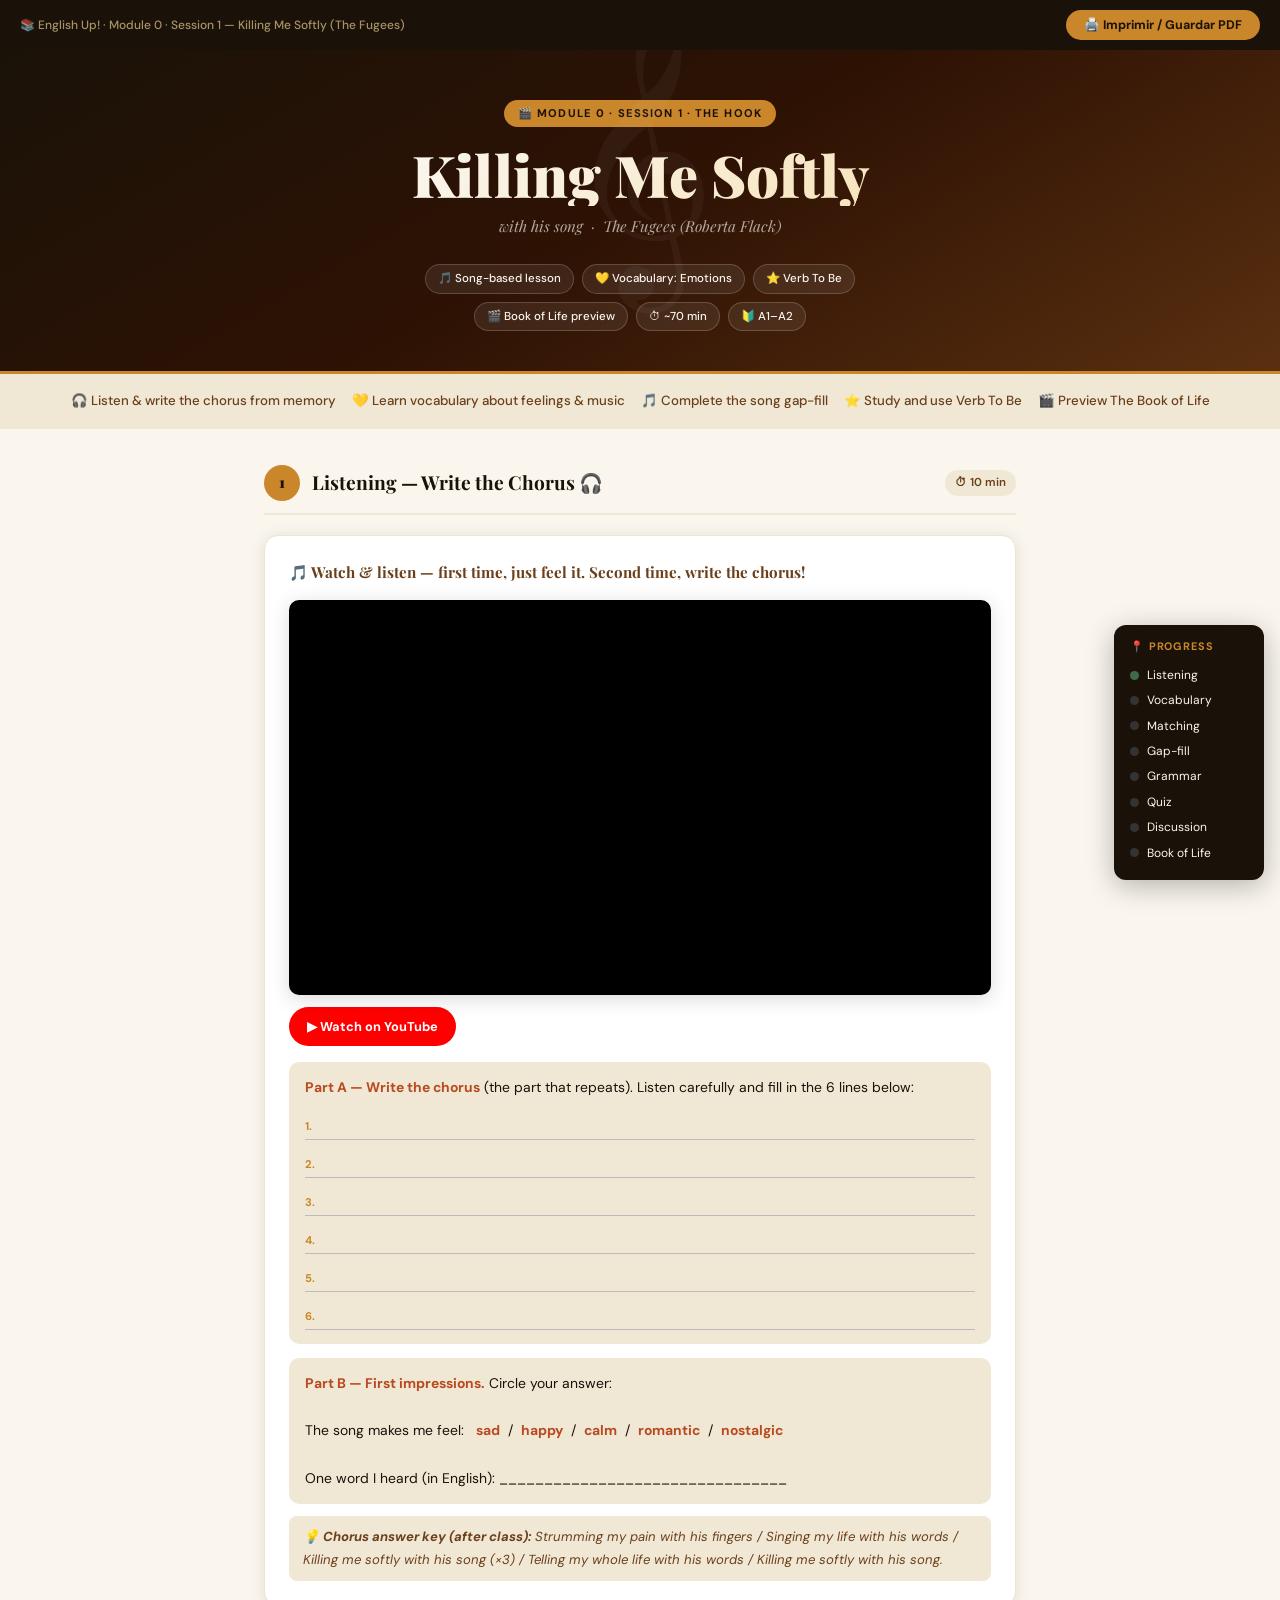
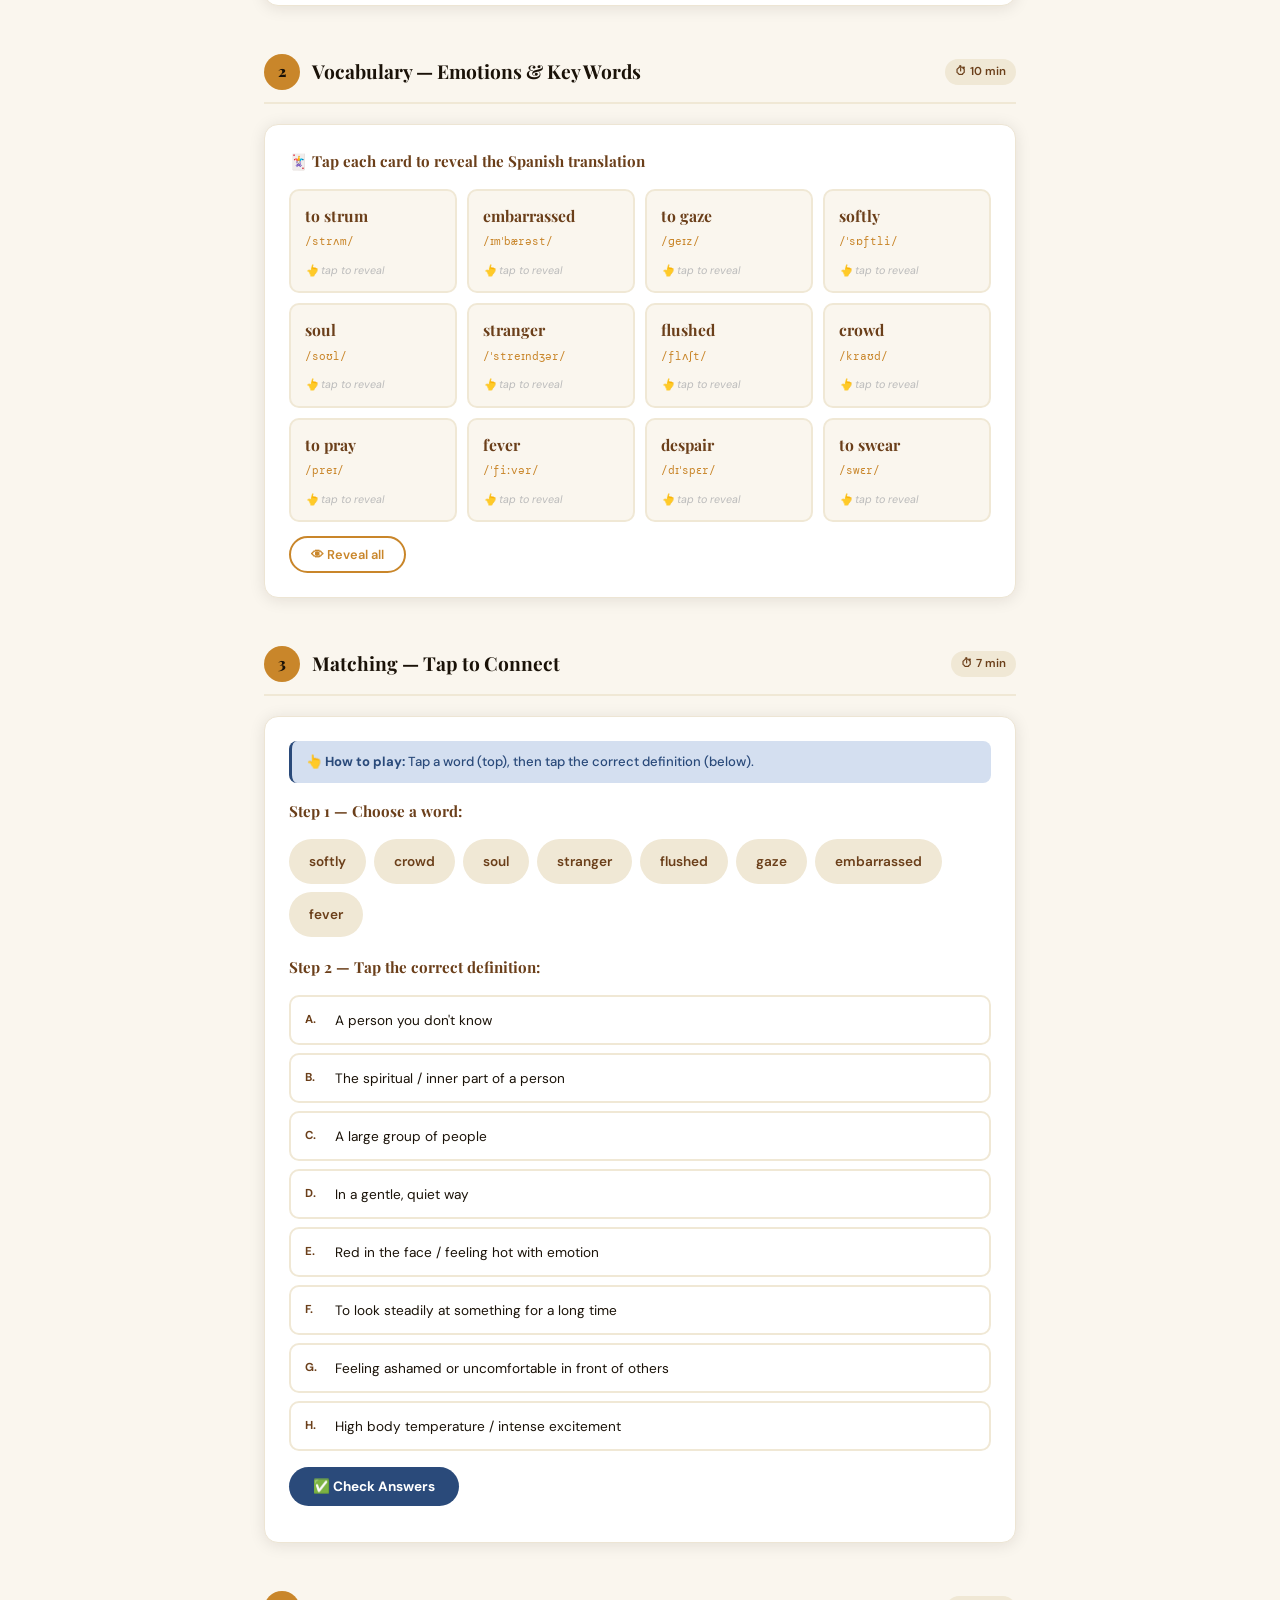
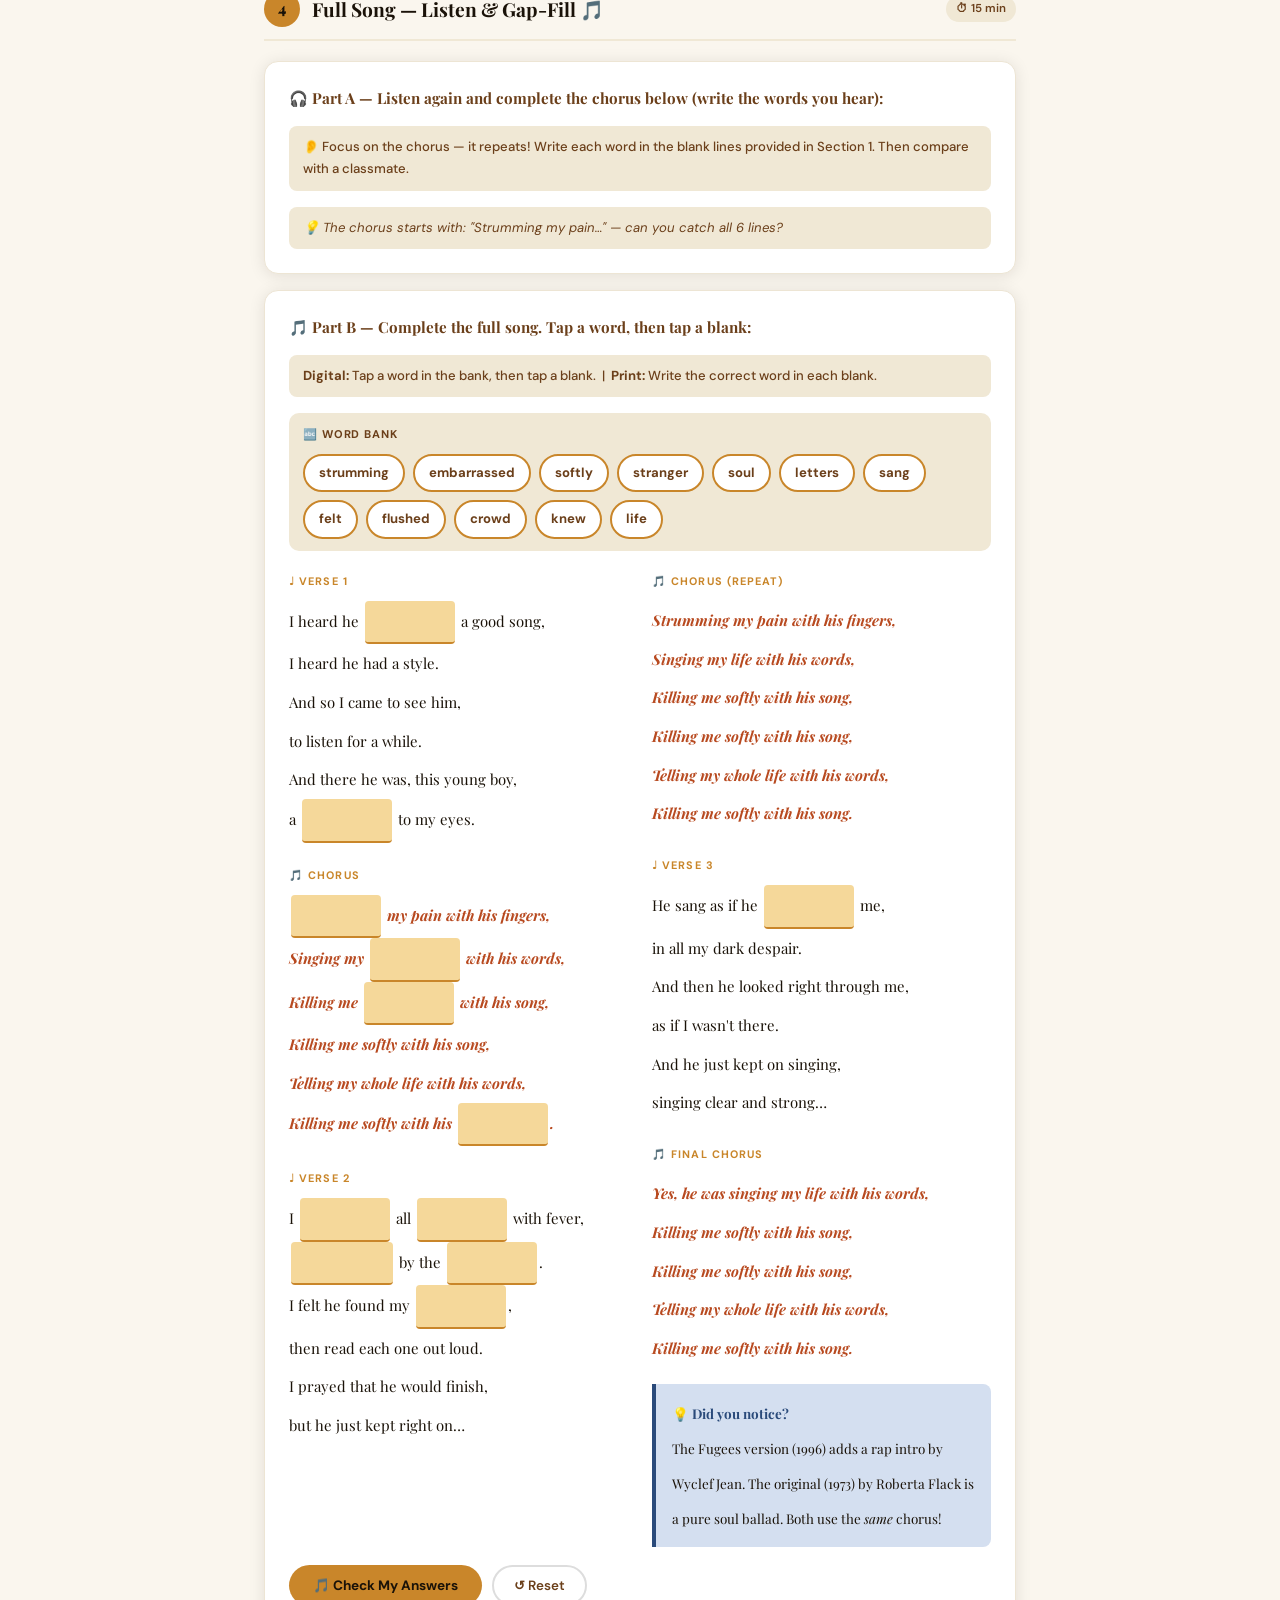
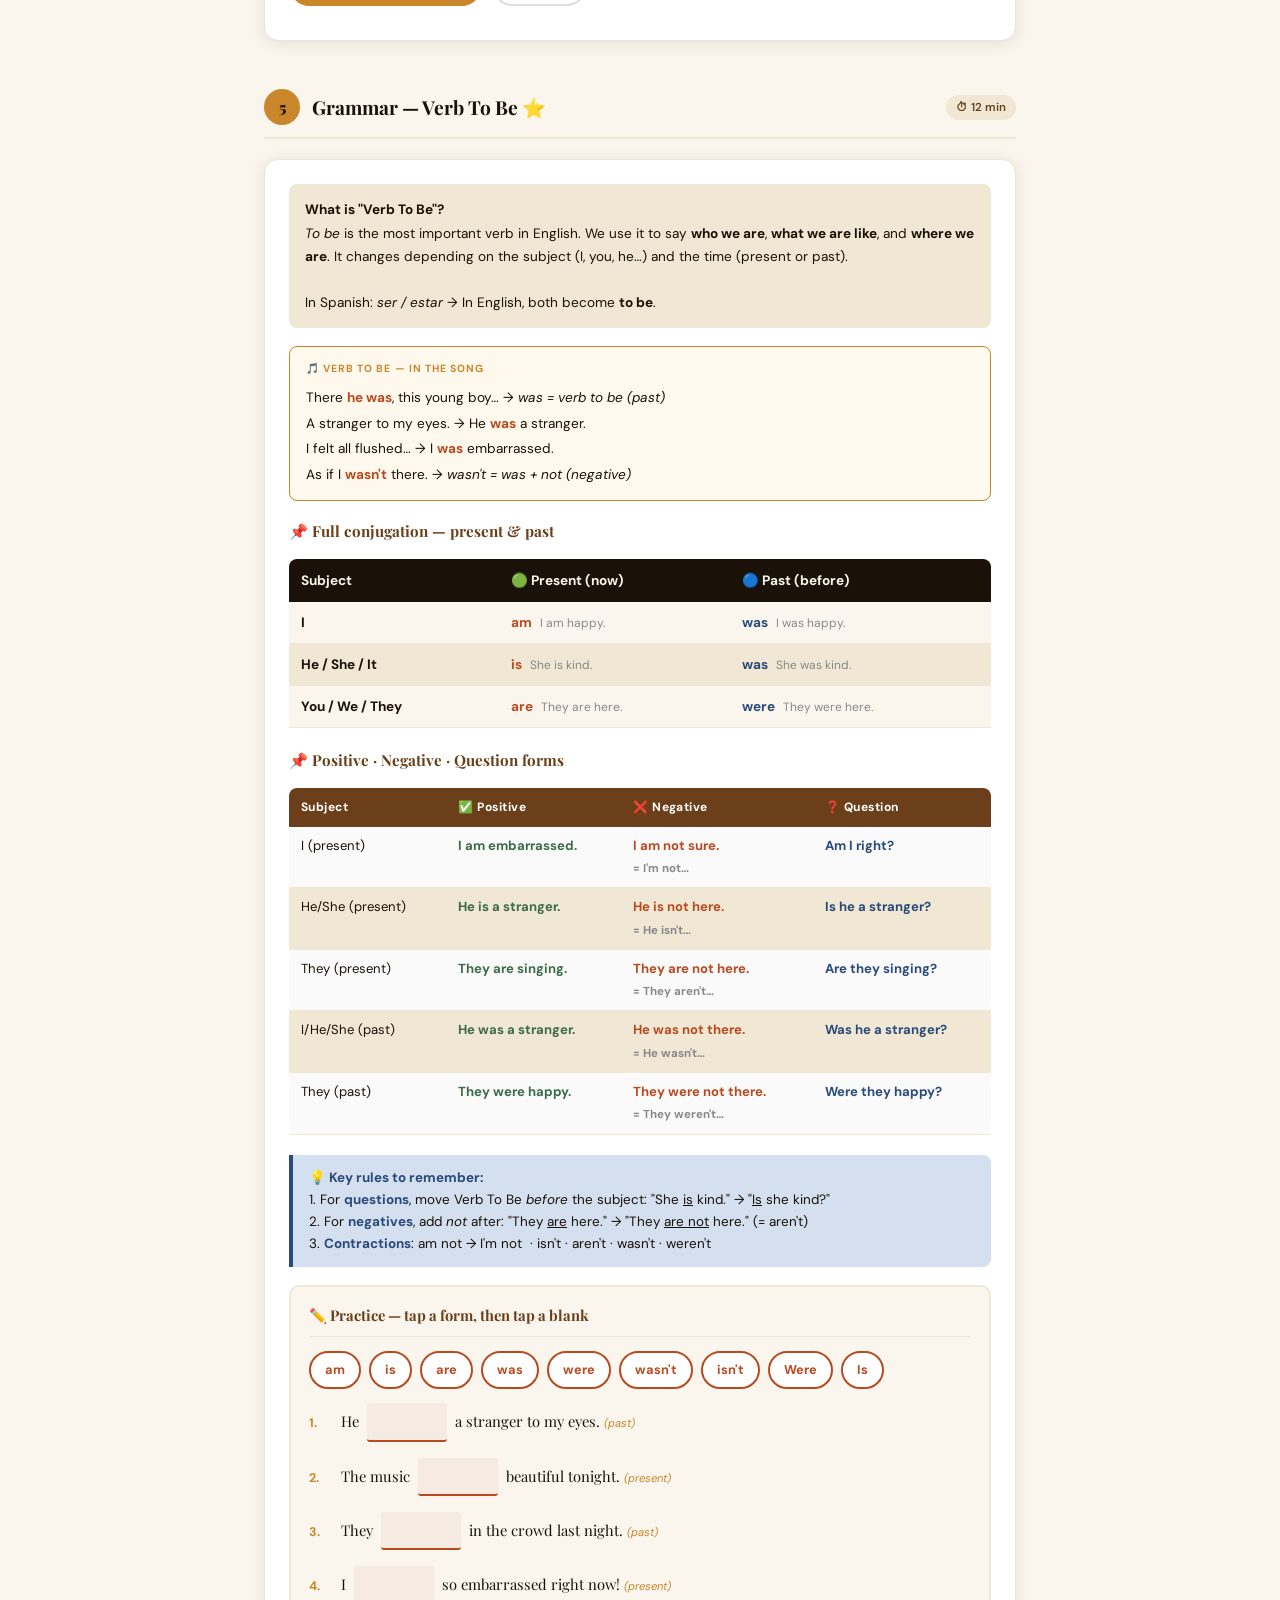
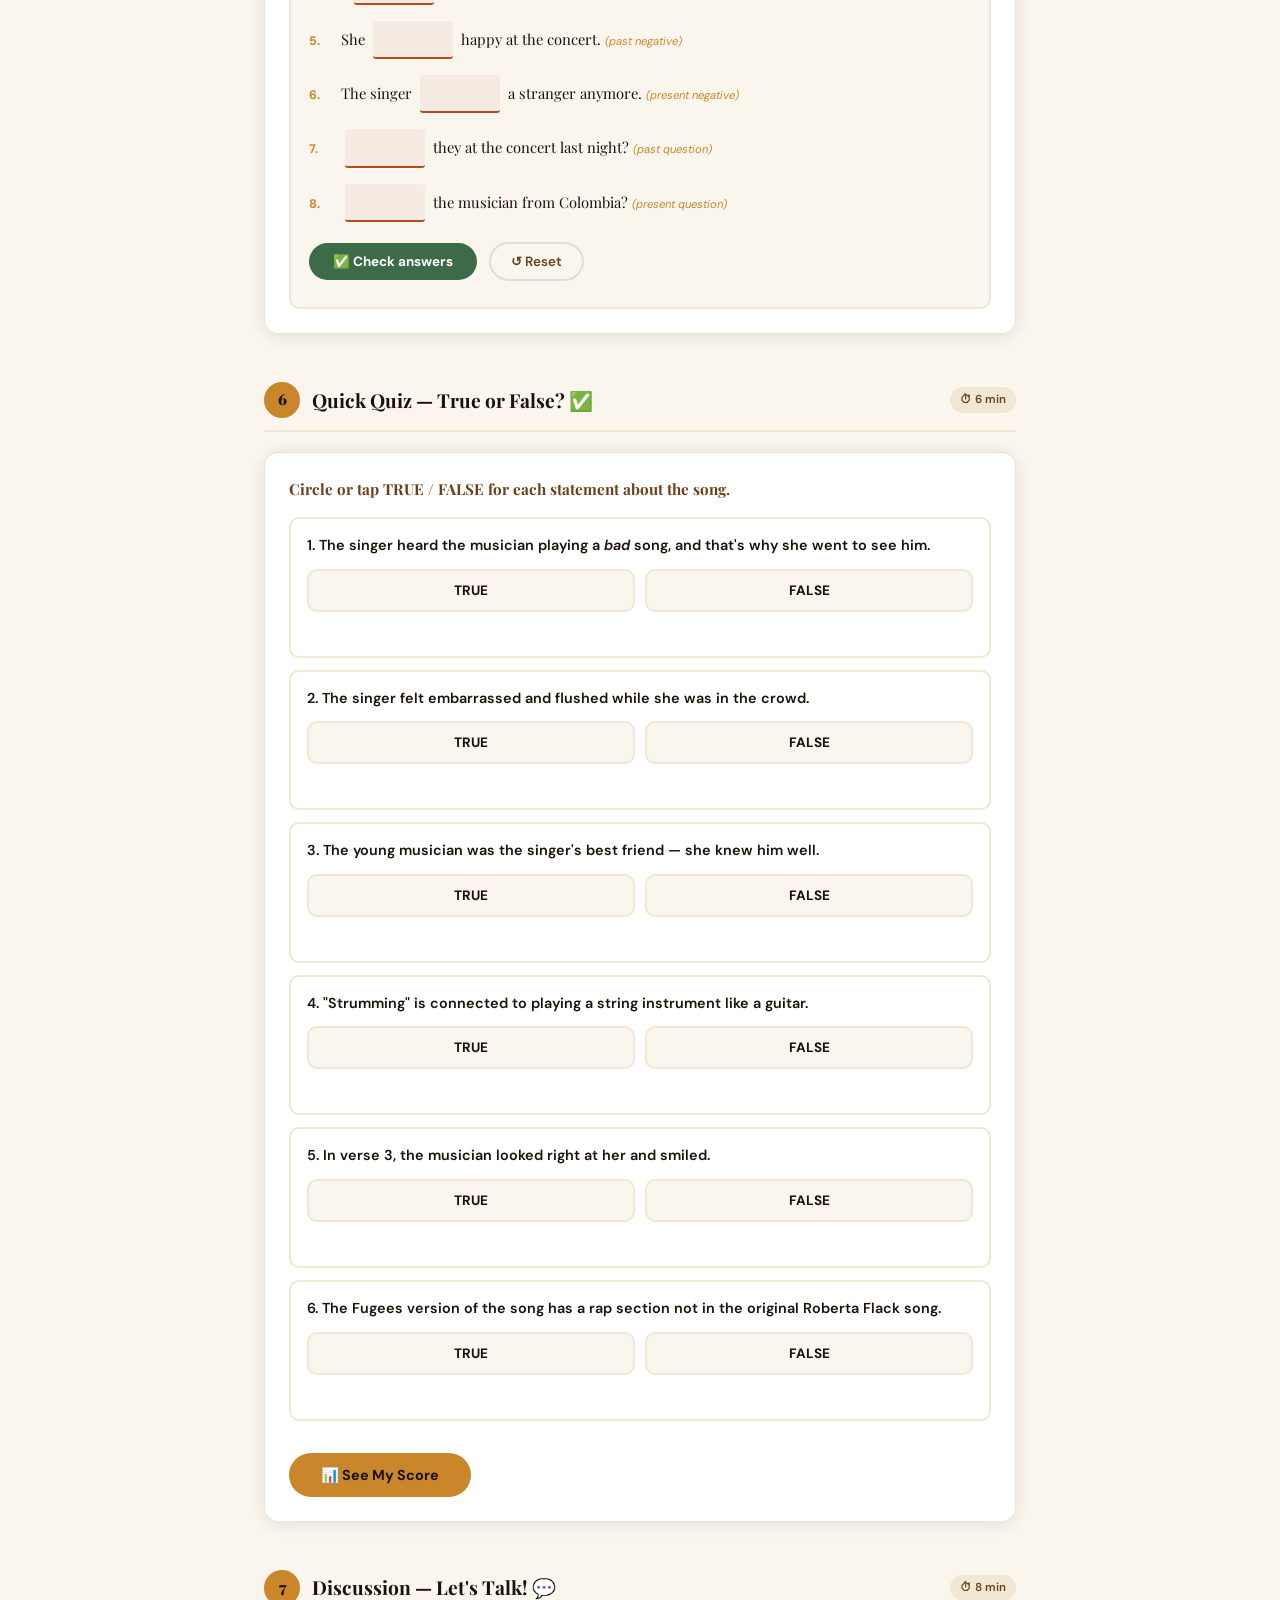
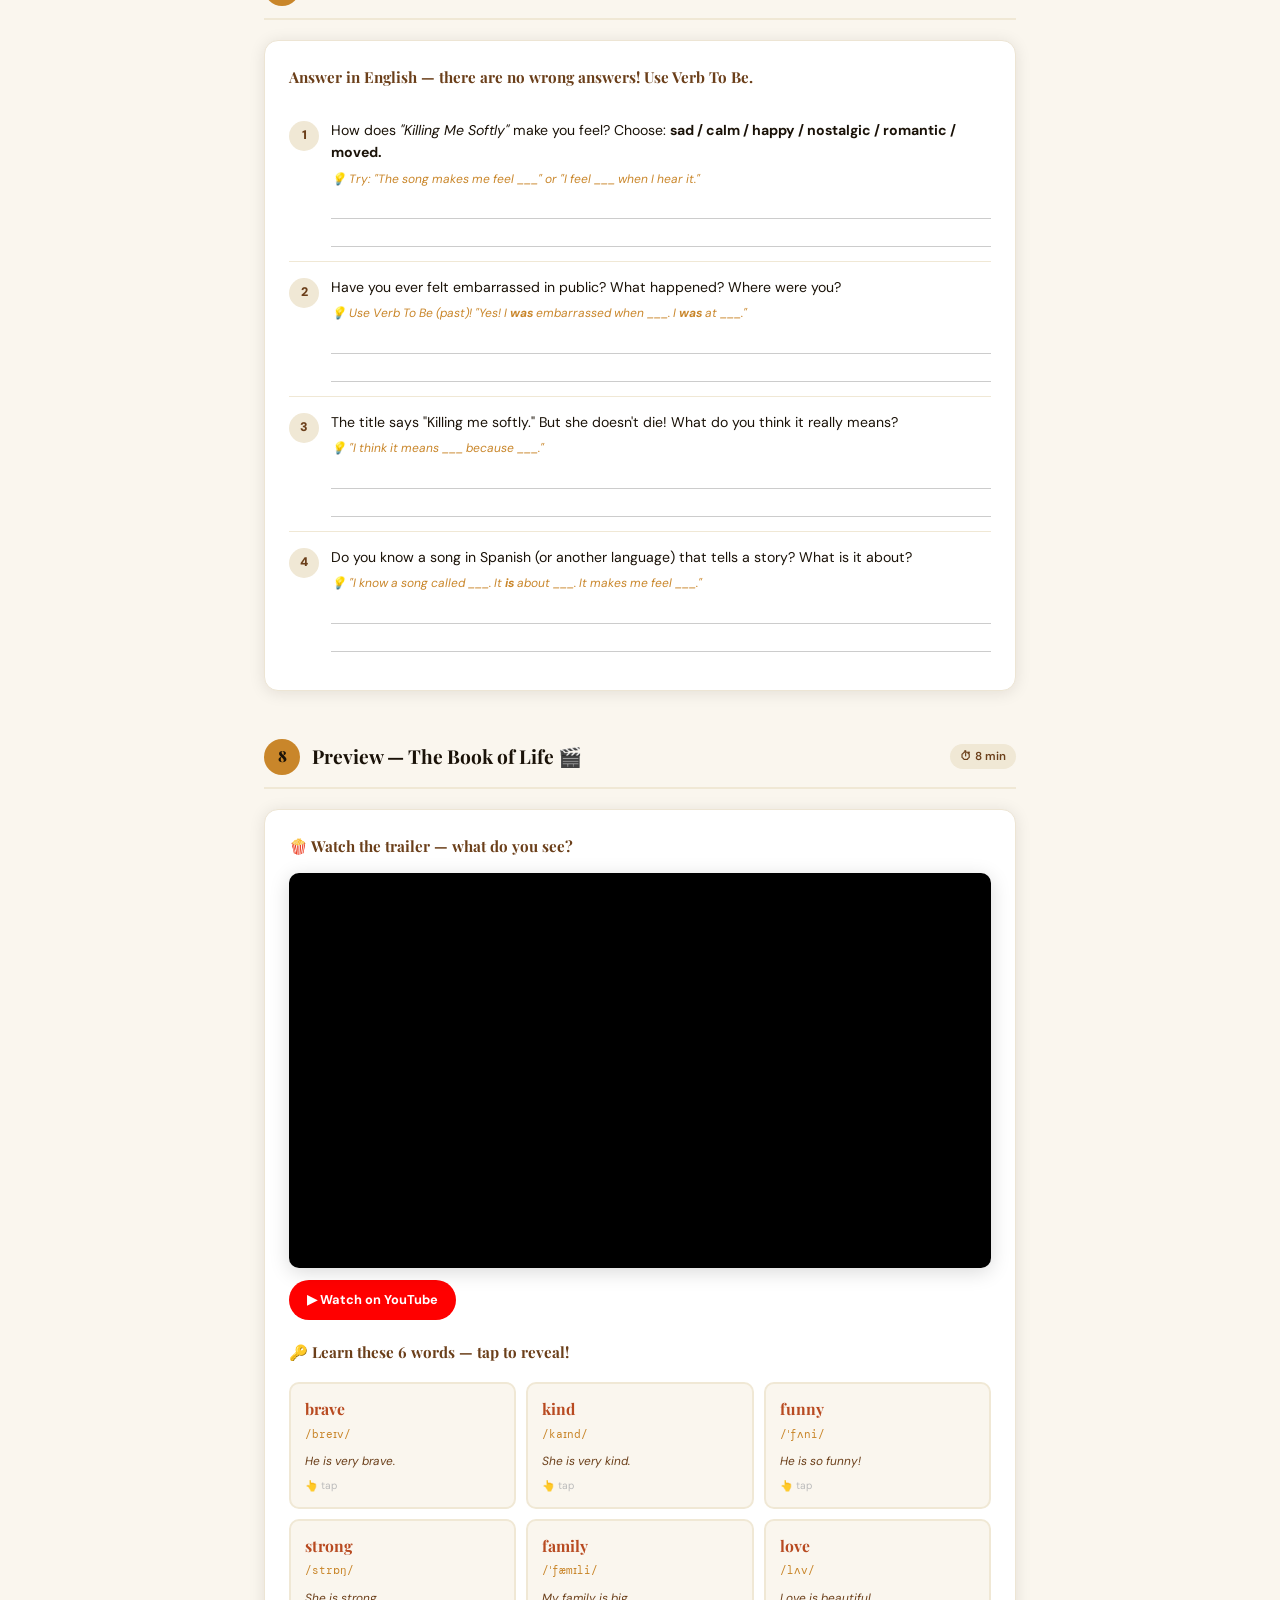
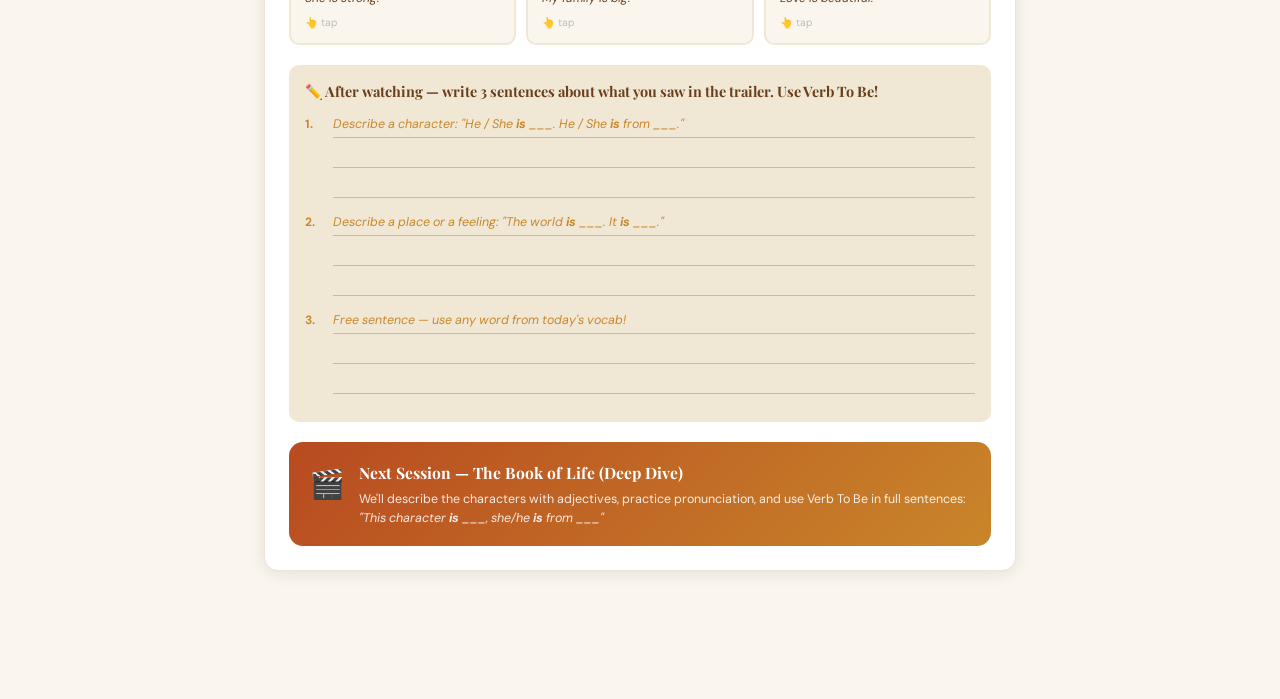
==== commit 72aa7cef: "Add files via upload" ====
--- a/lessons/mod0/session1.html
+++ b/lessons/mod0/session1.html
@@ -3,7 +3,7 @@
 <head>
 <meta charset="UTF-8"/>
 <meta name="viewport" content="width=device-width, initial-scale=1.0"/>
-<title>Module 0 · Session 1 — Killing Me Softly</title>
+<title>Module 0 · Session 1 — Killing Me Softly (The Fugees)</title>
 <link rel="preconnect" href="https://fonts.googleapis.com"/>
 <link rel="preconnect" href="https://fonts.gstatic.com" crossorigin/>
 <link href="https://fonts.googleapis.com/css2?family=Playfair+Display:ital,wght@0,700;0,900;1,400;1,700&family=DM+Sans:wght@300;400;500;600&family=DM+Mono:wght@400;500&display=swap" rel="stylesheet"/>
@@ -31,7 +31,6 @@
 }
 
 html { scroll-behavior: smooth; }
-
 body {
   font-family: var(--font-b);
   background: var(--cream);
@@ -49,12 +48,12 @@
   align-items: center;
   justify-content: space-between;
   padding: 10px 20px;
-  font-size: 0.78rem;
+  font-size: .78rem;
   font-weight: 500;
   gap: 10px;
   flex-wrap: wrap;
 }
-.print-bar span { opacity: 0.65; font-size: 0.75rem; }
+.print-bar span { opacity: .65; font-size: .75rem; }
 .btn-print {
   background: var(--gold);
   color: var(--ink);
@@ -62,7 +61,7 @@
   padding: 7px 18px;
   border-radius: 99px;
   font-weight: 700;
-  font-size: 0.78rem;
+  font-size: .78rem;
   cursor: pointer;
   font-family: var(--font-b);
   transition: background .2s;
@@ -86,7 +85,7 @@
   left: 50%;
   transform: translateX(-50%);
   font-size: 260px;
-  opacity: 0.04;
+  opacity: .04;
   pointer-events: none;
   line-height: 1;
 }
@@ -94,7 +93,7 @@
   display: inline-block;
   background: var(--gold);
   color: var(--ink);
-  font-size: 0.7rem;
+  font-size: .7rem;
   font-weight: 700;
   letter-spacing: .1em;
   text-transform: uppercase;
@@ -113,21 +112,8 @@
   background-clip: text;
   margin-bottom: 8px;
 }
-.hero-sub {
-  font-size: 0.95rem;
-  opacity: .65;
-  margin-bottom: 24px;
-  font-style: italic;
-  font-family: var(--font-h);
-}
-.hero-tags {
-  display: flex;
-  gap: 8px;
-  justify-content: center;
-  flex-wrap: wrap;
-  max-width: 520px;
-  margin: 0 auto;
-}
+.hero-sub { font-size: .95rem; opacity: .65; margin-bottom: 24px; font-style: italic; font-family: var(--font-h); }
+.hero-tags { display: flex; gap: 8px; justify-content: center; flex-wrap: wrap; max-width: 520px; margin: 0 auto; }
 .tag {
   background: rgba(255,255,255,.08);
   border: 1px solid rgba(255,255,255,.18);
@@ -150,21 +136,10 @@
 @media (min-width: 600px) {
   .objectives-bar { flex-direction: row; flex-wrap: wrap; justify-content: center; }
 }
-.obj-item {
-  display: flex;
-  align-items: center;
-  gap: 8px;
-  font-size: .83rem;
-  font-weight: 500;
-  color: var(--brown);
-}
+.obj-item { display: flex; align-items: center; gap: 8px; font-size: .83rem; font-weight: 500; color: var(--brown); }
 
 /* ── LAYOUT ── */
-.page {
-  max-width: 800px;
-  margin: 0 auto;
-  padding: 28px 16px 80px;
-}
+.page { max-width: 800px; margin: 0 auto; padding: 28px 16px 80px; }
 @media (min-width: 600px) { .page { padding: 36px 24px 80px; } }
 
 /* ── SECTION HEADER ── */
@@ -177,25 +152,17 @@
   border-bottom: 2px solid var(--parchment);
 }
 .section-num {
-  width: 36px;
-  height: 36px;
+  width: 36px; height: 36px;
   border-radius: 50%;
   background: var(--gold);
   color: var(--ink);
   font-weight: 900;
-  font-size: 0.95rem;
-  display: flex;
-  align-items: center;
-  justify-content: center;
+  font-size: .95rem;
+  display: flex; align-items: center; justify-content: center;
   flex-shrink: 0;
   font-family: var(--font-h);
 }
-.section-title {
-  font-family: var(--font-h);
-  font-size: 1.2rem;
-  font-weight: 700;
-  line-height: 1.3;
-}
+.section-title { font-family: var(--font-h); font-size: 1.2rem; font-weight: 700; line-height: 1.3; }
 .section-time {
   margin-left: auto;
   font-size: .72rem;
@@ -219,13 +186,7 @@
   margin-bottom: 16px;
 }
 @media (min-width: 600px) { .card { padding: 24px; } }
-.card-title {
-  font-family: var(--font-h);
-  font-size: .95rem;
-  font-weight: 700;
-  margin-bottom: 14px;
-  color: var(--brown);
-}
+.card-title { font-family: var(--font-h); font-size: .95rem; font-weight: 700; margin-bottom: 14px; color: var(--brown); }
 
 /* ── VIDEO ── */
 .video-wrap {
@@ -237,60 +198,46 @@
   box-shadow: 0 4px 20px rgba(0,0,0,.15);
   background: #000;
 }
-.video-wrap iframe {
-  position: absolute;
-  inset: 0;
-  width: 100%;
-  height: 100%;
-  border: none;
-}
-.video-links {
-  display: flex;
-  gap: 10px;
-  margin-top: 12px;
-  flex-wrap: wrap;
-}
+.video-wrap iframe { position: absolute; inset: 0; width: 100%; height: 100%; border: none; }
+.video-links { display: flex; gap: 10px; margin-top: 12px; flex-wrap: wrap; }
 .btn-yt {
-  display: inline-flex;
-  align-items: center;
-  gap: 7px;
-  background: #FF0000;
-  color: white;
-  text-decoration: none;
-  padding: 9px 18px;
-  border-radius: 99px;
-  font-weight: 700;
-  font-size: .8rem;
-  font-family: var(--font-b);
-  transition: background .2s;
+  display: inline-flex; align-items: center; gap: 7px;
+  background: #FF0000; color: white; text-decoration: none;
+  padding: 9px 18px; border-radius: 99px; font-weight: 700;
+  font-size: .8rem; font-family: var(--font-b); transition: background .2s;
 }
 .btn-yt:hover { background: #CC0000; }
 .btn-yt-alt {
-  display: inline-flex;
-  align-items: center;
-  gap: 7px;
-  background: none;
-  border: 2px solid var(--brown);
-  color: var(--brown);
-  text-decoration: none;
-  padding: 8px 18px;
-  border-radius: 99px;
-  font-weight: 700;
-  font-size: .8rem;
-  font-family: var(--font-b);
-  transition: all .2s;
+  display: inline-flex; align-items: center; gap: 7px;
+  background: none; border: 2px solid var(--brown); color: var(--brown);
+  text-decoration: none; padding: 8px 18px; border-radius: 99px;
+  font-weight: 700; font-size: .8rem; font-family: var(--font-b); transition: all .2s;
 }
 .btn-yt-alt:hover { background: var(--brown); color: white; }
 
+/* ── LISTENING TASK ── */
+.listen-task {
+  background: var(--parchment);
+  border-radius: 10px;
+  padding: 14px 16px;
+  margin-top: 16px;
+  font-size: .87rem;
+}
+.listen-task strong { color: var(--rust); }
+.write-lines { display: flex; flex-direction: column; gap: 10px; margin-top: 12px; }
+.write-line {
+  border-bottom: 1.5px solid #bbb;
+  min-height: 28px;
+  font-family: var(--font-h);
+  font-size: .9rem;
+  color: transparent;
+}
+.write-line::before { content: attr(data-num); font-family: var(--font-b); font-size: .7rem; color: var(--gold); font-weight: 700; margin-right: 8px; }
+
 /* ── VOCAB GRID ── */
-.vocab-grid {
-  display: grid;
-  grid-template-columns: repeat(2, 1fr);
-  gap: 10px;
-}
+.vocab-grid { display: grid; grid-template-columns: repeat(2, 1fr); gap: 10px; }
 @media (min-width: 480px) { .vocab-grid { grid-template-columns: repeat(3, 1fr); } }
 @media (min-width: 720px) { .vocab-grid { grid-template-columns: repeat(4, 1fr); } }
-
 .vocab-card {
   background: var(--cream);
   border: 2px solid var(--parchment);
@@ -311,139 +258,67 @@
 .vocab-translation { font-size: .78rem; color: var(--blue); font-weight: 600; opacity: 0; max-height: 0; overflow: hidden; transition: all .3s; margin-top: 4px; }
 .vocab-hint { font-size: .67rem; color: #bbb; margin-top: 6px; font-style: italic; }
 .reveal-all-btn {
-  display: inline-block;
-  margin-top: 14px;
-  background: none;
-  border: 2px solid var(--gold);
-  color: var(--gold);
-  padding: 8px 20px;
-  border-radius: 99px;
-  cursor: pointer;
-  font-family: var(--font-b);
-  font-weight: 600;
-  font-size: .8rem;
-  transition: all .2s;
+  display: inline-block; margin-top: 14px;
+  background: none; border: 2px solid var(--gold); color: var(--gold);
+  padding: 8px 20px; border-radius: 99px; cursor: pointer;
+  font-family: var(--font-b); font-weight: 600; font-size: .8rem; transition: all .2s;
 }
 .reveal-all-btn:hover { background: var(--gold); color: var(--ink); }
 
 /* ── MATCHING ── */
 .match-instructions {
-  background: var(--blue-lt);
-  border-radius: 8px;
-  padding: 10px 14px;
-  font-size: .82rem;
-  color: var(--blue);
-  font-weight: 500;
-  margin-bottom: 16px;
-  border-left: 3px solid var(--blue);
-}
-.match-words-row {
-  display: flex;
-  flex-wrap: wrap;
-  gap: 8px;
-  margin-bottom: 18px;
-}
+  background: var(--blue-lt); border-radius: 8px; padding: 10px 14px;
+  font-size: .82rem; color: var(--blue); font-weight: 500;
+  margin-bottom: 16px; border-left: 3px solid var(--blue);
+}
+.match-words-row { display: flex; flex-wrap: wrap; gap: 8px; margin-bottom: 18px; }
 .match-chip {
-  background: var(--parchment);
-  border: 2px solid transparent;
-  border-radius: 99px;
-  padding: 9px 18px;
-  cursor: pointer;
-  font-size: .85rem;
-  font-weight: 600;
-  color: var(--brown);
-  font-family: var(--font-b);
-  transition: all .2s;
-  -webkit-tap-highlight-color: transparent;
-  user-select: none;
+  background: var(--parchment); border: 2px solid transparent; border-radius: 99px;
+  padding: 9px 18px; cursor: pointer; font-size: .85rem; font-weight: 600;
+  color: var(--brown); font-family: var(--font-b); transition: all .2s;
+  -webkit-tap-highlight-color: transparent; user-select: none;
 }
 .match-chip:hover, .match-chip:active { border-color: var(--gold); background: var(--gold-lt); }
 .match-chip.chip-selected { background: var(--rust); color: white; border-color: var(--rust); }
 .match-chip.chip-used { opacity: .3; pointer-events: none; text-decoration: line-through; }
-
 .match-defs { display: flex; flex-direction: column; gap: 8px; }
 .match-def-row {
-  display: flex;
-  align-items: center;
-  gap: 10px;
-  background: white;
-  border: 2px solid var(--parchment);
-  border-radius: 10px;
-  padding: 10px 14px;
-  cursor: pointer;
-  transition: all .2s;
-  min-height: 50px;
+  display: flex; align-items: center; gap: 10px;
+  background: white; border: 2px solid var(--parchment); border-radius: 10px;
+  padding: 10px 14px; cursor: pointer; transition: all .2s; min-height: 50px;
   -webkit-tap-highlight-color: transparent;
 }
 .match-def-row:hover { border-color: var(--gold); }
 .match-def-row.def-hover { border-color: var(--gold); background: var(--gold-lt); }
 .match-def-row.correct { border-color: var(--sage); background: var(--sage-lt); cursor: default; }
-.match-def-row.wrong { border-color: var(--rust); background: #FDECEA; }
+.match-def-row.wrong   { border-color: var(--rust); background: #FDECEA; }
 .match-def-letter { font-size: .72rem; font-weight: 700; color: var(--brown); min-width: 20px; flex-shrink: 0; }
 .match-def-text { font-size: .85rem; color: var(--ink); flex: 1; }
 .match-def-placed {
-  font-size: .8rem;
-  font-weight: 700;
-  color: var(--blue);
-  background: var(--blue-lt);
-  padding: 3px 10px;
-  border-radius: 99px;
-  white-space: nowrap;
-  flex-shrink: 0;
-}
-.match-def-row.correct .match-def-placed { color: var(--sage); background: var(--sage-lt); }
-.match-def-row.wrong .match-def-placed { color: var(--rust); background: #FDECEA; }
+  font-size: .8rem; font-weight: 700; color: var(--blue);
+  background: var(--blue-lt); padding: 3px 10px; border-radius: 99px;
+  white-space: nowrap; flex-shrink: 0; display: none;
+}
+.match-def-row.correct .match-def-placed { color: var(--sage); background: var(--sage-lt); display: inline-block; }
+.match-def-row.wrong   .match-def-placed { color: var(--rust); background: #FDECEA; display: inline-block; }
 .match-check-btn {
-  margin-top: 16px;
-  background: var(--blue);
-  color: white;
-  border: none;
-  padding: 11px 24px;
-  border-radius: 99px;
-  cursor: pointer;
-  font-family: var(--font-b);
-  font-weight: 700;
-  font-size: .85rem;
-  transition: background .2s;
-  width: 100%;
+  margin-top: 16px; background: var(--blue); color: white; border: none;
+  padding: 11px 24px; border-radius: 99px; cursor: pointer;
+  font-family: var(--font-b); font-weight: 700; font-size: .85rem; transition: background .2s; width: 100%;
 }
 @media (min-width: 400px) { .match-check-btn { width: auto; } }
 .match-check-btn:hover { background: var(--brown); }
 #match-feedback { margin-top: 12px; font-size: .85rem; font-weight: 700; }
 
 /* ── WORD BANK ── */
-.word-bank-wrap {
-  background: var(--parchment);
-  border-radius: 10px;
-  padding: 12px 14px;
-  margin-bottom: 16px;
-}
-.word-bank-label {
-  font-size: .7rem;
-  font-weight: 700;
-  text-transform: uppercase;
-  letter-spacing: .08em;
-  color: var(--brown);
-  margin-bottom: 10px;
-}
-.word-bank {
-  display: flex;
-  gap: 8px;
-  flex-wrap: wrap;
-}
+.word-bank-wrap { background: var(--parchment); border-radius: 10px; padding: 12px 14px; margin-bottom: 16px; }
+.word-bank-label { font-size: .7rem; font-weight: 700; text-transform: uppercase; letter-spacing: .08em; color: var(--brown); margin-bottom: 10px; }
+.word-bank { display: flex; gap: 8px; flex-wrap: wrap; }
 .word-chip {
-  background: white;
-  border: 2px solid var(--gold);
-  border-radius: 99px;
-  padding: 6px 14px;
-  cursor: pointer;
-  font-family: var(--font-b);
-  font-weight: 700;
-  font-size: .82rem;
-  color: var(--brown);
-  transition: all .2s;
-  user-select: none;
-  -webkit-tap-highlight-color: transparent;
+  background: white; border: 2px solid var(--gold); border-radius: 99px;
+  padding: 6px 14px; cursor: pointer; font-family: var(--font-b);
+  font-weight: 700; font-size: .82rem; color: var(--brown); transition: all .2s;
+  user-select: none; -webkit-tap-highlight-color: transparent;
 }
 .word-chip:hover, .word-chip:active { background: var(--gold); color: var(--ink); }
 .word-chip.selected-chip { background: var(--rust); border-color: var(--rust); color: white; }
@@ -451,278 +326,120 @@
 
 /* ── LYRICS ── */
 .lyrics-instructions {
-  background: var(--parchment);
-  border-radius: 8px;
-  padding: 10px 14px;
-  font-size: .82rem;
-  color: var(--brown);
-  font-weight: 500;
-  margin-bottom: 16px;
-}
-.lyrics-columns {
-  display: flex;
-  flex-direction: column;
-  gap: 24px;
-}
-@media (min-width: 620px) {
-  .lyrics-columns { flex-direction: row; }
-  .lyrics-col { flex: 1; }
-}
-
-.lyrics-wrap { font-family: var(--font-h); line-height: 2.4; font-size: .93rem; }
+  background: var(--parchment); border-radius: 8px; padding: 10px 14px;
+  font-size: .82rem; color: var(--brown); font-weight: 500; margin-bottom: 16px;
+}
+.lyrics-columns { display: flex; flex-direction: column; gap: 24px; }
+@media (min-width: 620px) { .lyrics-columns { flex-direction: row; } .lyrics-col { flex: 1; } }
+.lyrics-wrap { font-family: var(--font-h); line-height: 2.6; font-size: .93rem; }
 .verse-label {
-  font-size: .68rem;
-  font-weight: 700;
-  text-transform: uppercase;
-  letter-spacing: .1em;
-  color: var(--gold);
-  margin: 18px 0 6px;
-  font-family: var(--font-b);
+  font-size: .68rem; font-weight: 700; text-transform: uppercase; letter-spacing: .1em;
+  color: var(--gold); margin: 18px 0 6px; font-family: var(--font-b);
 }
 .verse-label:first-child { margin-top: 0; }
 .lyric-line { display: block; }
 .lyric-line.chorus-line { color: var(--rust); font-weight: 700; font-style: italic; }
-
 .gap-blank {
-  display: inline-block;
-  min-width: 90px;
-  border-bottom: 2.5px solid var(--gold);
-  padding: 2px 8px;
-  margin: 0 2px;
-  background: var(--gold-lt);
-  border-radius: 4px;
-  cursor: pointer;
-  font-weight: 700;
-  color: transparent;
-  text-align: center;
-  transition: all .2s;
-  font-family: var(--font-h);
-  font-size: .9rem;
-  -webkit-tap-highlight-color: transparent;
-  user-select: none;
+  display: inline-block; min-width: 90px; border-bottom: 2.5px solid var(--gold);
+  padding: 2px 8px; margin: 0 2px; background: var(--gold-lt); border-radius: 4px;
+  cursor: pointer; font-weight: 700; color: transparent; text-align: center;
+  transition: all .2s; font-family: var(--font-h); font-size: .9rem;
+  -webkit-tap-highlight-color: transparent; user-select: none;
 }
 .gap-blank:hover, .gap-blank.active-blank { border-color: var(--rust); background: #FDECEA; transform: scale(1.05); }
-.gap-blank.filled { color: var(--brown); background: var(--blue-lt); border-color: var(--blue); }
+.gap-blank.filled  { color: var(--brown); background: var(--gold-lt); }
 .gap-blank.correct-ans { color: var(--sage); background: var(--sage-lt); border-color: var(--sage); cursor: default; }
-.gap-blank.wrong-ans { color: var(--rust); background: #FDECEA; border-color: var(--rust); animation: shake .4s; }
-@keyframes shake { 0%,100%{transform:translateX(0)} 25%{transform:translateX(-5px)} 75%{transform:translateX(5px)} }
-
+.gap-blank.wrong-ans   { color: var(--rust); background: #FDECEA;     border-color: var(--rust); animation: shake .4s; }
 .lyrics-actions { display: flex; gap: 10px; margin-top: 18px; flex-wrap: wrap; }
 .lyrics-check-btn {
-  background: var(--rust); color: white; border: none; padding: 11px 24px;
-  border-radius: 99px; cursor: pointer; font-family: var(--font-b); font-weight: 700;
-  font-size: .85rem; transition: background .2s; flex: 1;
-}
-@media (min-width: 400px) { .lyrics-check-btn { flex: none; } }
-.lyrics-check-btn:hover { background: var(--brown); }
+  background: var(--gold); color: var(--ink); border: none; padding: 11px 24px;
+  border-radius: 99px; cursor: pointer; font-family: var(--font-b); font-weight: 700; font-size: .85rem; transition: all .2s;
+}
+.lyrics-check-btn:hover { background: var(--gold-lt); }
 .lyrics-reset-btn {
-  background: none; border: 2px solid #DDD; color: var(--brown);
-  padding: 10px 20px; border-radius: 99px; cursor: pointer;
-  font-family: var(--font-b); font-weight: 600; font-size: .85rem; transition: all .2s;
+  background: none; border: 2px solid #DDD; color: var(--brown); padding: 10px 20px;
+  border-radius: 99px; cursor: pointer; font-family: var(--font-b); font-weight: 600; font-size: .84rem; transition: all .2s;
 }
 .lyrics-reset-btn:hover { border-color: var(--brown); }
-#lyrics-score { margin-top: 14px; font-weight: 700; font-size: .88rem; min-height: 20px; }
-
-/* ── GRAMMAR — enhanced ── */
+#lyrics-score { margin-top: 10px; font-weight: 700; font-size: .85rem; }
+
+/* ── GRAMMAR ── */
 .grammar-intro {
-  background: var(--parchment);
-  border-radius: 10px;
-  padding: 14px 18px;
-  margin-bottom: 18px;
-  font-size: .88rem;
-  line-height: 1.7;
-  color: var(--ink);
-}
-.grammar-intro strong { color: var(--rust); }
-
+  background: var(--parchment); border-radius: 8px; padding: 14px 16px;
+  font-size: .85rem; line-height: 1.7; margin-bottom: 18px;
+}
 .grammar-song-examples {
-  background: linear-gradient(135deg, #FFF8EC, var(--gold-lt));
-  border: 2px solid var(--gold);
-  border-radius: 10px;
-  padding: 14px 18px;
-  margin-bottom: 20px;
-  font-family: var(--font-h);
-  line-height: 2.4;
-  font-size: .93rem;
-}
-.grammar-song-examples .ex-label {
-  font-family: var(--font-b);
-  font-size: .65rem;
-  font-weight: 700;
-  text-transform: uppercase;
-  letter-spacing: .1em;
-  color: var(--gold);
-  margin-bottom: 6px;
-}
-
+  background: #FFF8EC; border: 1.5px solid var(--gold); border-radius: 8px;
+  padding: 12px 16px; margin-bottom: 18px; font-size: .85rem; line-height: 1.9;
+}
+.ex-label {
+  font-size: .65rem; font-weight: 700; text-transform: uppercase; letter-spacing: .1em; color: var(--gold); margin-bottom: 6px;
+}
 .grammar-table { width: 100%; border-collapse: collapse; font-size: .85rem; margin-bottom: 20px; }
 .grammar-table th { background: var(--ink); color: var(--cream); padding: 10px 12px; text-align: left; }
-.grammar-table th:first-child { border-radius: 8px 0 0 0; }
-.grammar-table th:last-child  { border-radius: 0 8px 0 0; }
+.grammar-table th:first-child { border-radius: 8px 0 0 0; } .grammar-table th:last-child  { border-radius: 0 8px 0 0; }
 .grammar-table td { padding: 9px 12px; border-bottom: 1px solid var(--parchment); }
-.grammar-table tr:nth-child(odd) td { background: var(--cream); }
+.grammar-table tr:nth-child(odd) td  { background: var(--cream); }
 .grammar-table tr:nth-child(even) td { background: var(--parchment); }
-
-/* Positive / Negative / Question table */
 .grammar-full-table { width: 100%; border-collapse: collapse; font-size: .82rem; margin-bottom: 20px; }
-.grammar-full-table th {
-  background: var(--brown);
-  color: white;
-  padding: 9px 12px;
-  text-align: left;
-  font-size: .75rem;
-  letter-spacing: .04em;
-}
-.grammar-full-table th:first-child { border-radius: 8px 0 0 0; }
-.grammar-full-table th:last-child  { border-radius: 0 8px 0 0; }
+.grammar-full-table th { background: var(--brown); color: white; padding: 9px 12px; text-align: left; font-size: .75rem; letter-spacing: .04em; }
+.grammar-full-table th:first-child { border-radius: 8px 0 0 0; } .grammar-full-table th:last-child { border-radius: 0 8px 0 0; }
 .grammar-full-table td { padding: 8px 12px; border-bottom: 1px solid var(--parchment); vertical-align: top; }
-.grammar-full-table tr:nth-child(odd) td { background: #FAFAFA; }
+.grammar-full-table tr:nth-child(odd) td  { background: #FAFAFA; }
 .grammar-full-table tr:nth-child(even) td { background: var(--parchment); }
 .grammar-full-table .col-pos { color: var(--sage); font-weight: 700; }
 .grammar-full-table .col-neg { color: var(--rust); font-weight: 700; }
 .grammar-full-table .col-q   { color: var(--blue); font-weight: 700; }
-
 .grammar-rule-box {
-  background: var(--blue-lt);
-  border-left: 4px solid var(--blue);
-  border-radius: 0 8px 8px 0;
-  padding: 12px 16px;
-  font-size: .84rem;
-  margin-bottom: 18px;
-  line-height: 1.65;
+  background: var(--blue-lt); border-left: 4px solid var(--blue);
+  border-radius: 0 8px 8px 0; padding: 12px 16px; font-size: .84rem; margin-bottom: 18px; line-height: 1.65;
 }
 .grammar-rule-box strong { color: var(--blue); }
-
-.grammar-practice {
-  background: var(--cream);
-  border: 2px solid var(--parchment);
-  border-radius: 10px;
-  padding: 16px 18px;
-}
-.grammar-practice .gp-title {
-  font-family: var(--font-h);
-  font-weight: 700;
-  font-size: .92rem;
-  color: var(--brown);
-  margin-bottom: 14px;
-  border-bottom: 1px solid var(--parchment);
-  padding-bottom: 8px;
-}
-.gp-item {
-  display: flex;
-  align-items: baseline;
-  gap: 10px;
-  margin-bottom: 16px;
-  font-family: var(--font-h);
-  font-size: .92rem;
-  line-height: 2.2;
-}
-.gp-num {
-  min-width: 22px;
-  font-weight: 700;
-  color: var(--gold);
-  font-family: var(--font-b);
-  font-size: .78rem;
-}
+.grammar-practice { background: var(--cream); border: 2px solid var(--parchment); border-radius: 10px; padding: 16px 18px; }
+.grammar-practice .gp-title { font-family: var(--font-h); font-weight: 700; font-size: .92rem; color: var(--brown); margin-bottom: 14px; border-bottom: 1px solid var(--parchment); padding-bottom: 8px; }
+.gp-item { display: flex; align-items: baseline; gap: 10px; margin-bottom: 16px; font-family: var(--font-h); font-size: .92rem; line-height: 2.2; }
+.gp-num { min-width: 22px; font-weight: 700; color: var(--gold); font-family: var(--font-b); font-size: .78rem; }
 .gp-blank {
-  display: inline-block;
-  min-width: 80px;
-  border-bottom: 2px solid var(--rust);
-  margin: 0 4px;
-  background: rgba(184,74,32,.06);
-  border-radius: 3px;
-  padding: 2px 8px;
-  cursor: pointer;
-  font-weight: 700;
-  color: transparent;
-  text-align: center;
-  transition: all .2s;
-  font-family: var(--font-h);
-  -webkit-tap-highlight-color: transparent;
-  user-select: none;
+  display: inline-block; min-width: 80px; border-bottom: 2px solid var(--rust);
+  margin: 0 4px; background: rgba(184,74,32,.06); border-radius: 3px; padding: 2px 8px;
+  cursor: pointer; font-weight: 700; color: transparent; text-align: center; transition: all .2s;
+  font-family: var(--font-h); -webkit-tap-highlight-color: transparent; user-select: none;
 }
 .gp-blank:hover { border-color: var(--gold); background: var(--gold-lt); }
-.gp-blank.gp-filled { color: var(--rust); background: rgba(184,74,32,.1); }
+.gp-blank.gp-filled  { color: var(--rust); background: rgba(184,74,32,.1); }
 .gp-blank.gp-correct { color: var(--sage); background: var(--sage-lt); border-color: var(--sage); cursor: default; }
-.gp-blank.gp-wrong   { color: var(--rust); background: #FDECEA; border-color: var(--rust); animation: shake .4s; }
-
+.gp-blank.gp-wrong   { color: var(--rust); background: #FDECEA;    border-color: var(--rust); animation: shake .4s; }
 .gp-hint { font-family: var(--font-b); font-size: .7rem; color: var(--gold); font-style: italic; }
-.gp-wordbank {
-  display: flex;
-  flex-wrap: wrap;
-  gap: 8px;
-  margin-bottom: 14px;
-}
+.gp-wordbank { display: flex; flex-wrap: wrap; gap: 8px; margin-bottom: 14px; }
 .gp-chip {
-  background: white;
-  border: 2px solid var(--rust);
-  color: var(--rust);
-  border-radius: 99px;
-  padding: 6px 14px;
-  cursor: pointer;
-  font-weight: 700;
-  font-size: .8rem;
-  font-family: var(--font-b);
-  transition: all .2s;
-  user-select: none;
-  -webkit-tap-highlight-color: transparent;
+  background: white; border: 2px solid var(--rust); color: var(--rust); border-radius: 99px;
+  padding: 6px 14px; cursor: pointer; font-weight: 700; font-size: .8rem;
+  font-family: var(--font-b); transition: all .2s; user-select: none; -webkit-tap-highlight-color: transparent;
 }
 .gp-chip:hover { background: var(--rust); color: white; }
-.gp-chip.gp-chip-sel { background: var(--rust); color: white; }
+.gp-chip.gp-chip-sel  { background: var(--rust); color: white; }
 .gp-chip.gp-chip-used { opacity: .25; pointer-events: none; text-decoration: line-through; }
 .gp-check-btn {
-  background: var(--sage);
-  color: white;
-  border: none;
-  padding: 10px 24px;
-  border-radius: 99px;
-  cursor: pointer;
-  font-family: var(--font-b);
-  font-weight: 700;
-  font-size: .84rem;
-  transition: background .2s;
-  margin-top: 4px;
+  background: var(--sage); color: white; border: none; padding: 10px 24px;
+  border-radius: 99px; cursor: pointer; font-family: var(--font-b); font-weight: 700; font-size: .84rem; transition: background .2s; margin-top: 4px;
 }
 .gp-check-btn:hover { background: var(--brown); }
 .gp-reset-btn {
-  background: none;
-  border: 2px solid #DDD;
-  color: var(--brown);
-  padding: 9px 20px;
-  border-radius: 99px;
-  cursor: pointer;
-  font-family: var(--font-b);
-  font-weight: 600;
-  font-size: .84rem;
-  transition: all .2s;
-  margin-top: 4px;
-  margin-left: 8px;
+  background: none; border: 2px solid #DDD; color: var(--brown); padding: 9px 20px;
+  border-radius: 99px; cursor: pointer; font-family: var(--font-b); font-weight: 600;
+  font-size: .84rem; transition: all .2s; margin-top: 4px; margin-left: 8px;
 }
 .gp-reset-btn:hover { border-color: var(--brown); }
 #gp-score { margin-top: 10px; font-weight: 700; font-size: .85rem; }
 
-/* ── T/F QUIZ ── */
-.quiz-card {
-  background: white;
-  border: 2px solid var(--parchment);
-  border-radius: 10px;
-  padding: 16px;
-  margin-bottom: 12px;
-}
+/* ── QUIZ ── */
+.quiz-card { background: white; border: 2px solid var(--parchment); border-radius: 10px; padding: 16px; margin-bottom: 12px; }
 .quiz-q { font-weight: 600; font-size: .9rem; margin-bottom: 12px; line-height: 1.5; }
 .tf-btns { display: grid; grid-template-columns: 1fr 1fr; gap: 10px; }
 .tf-btn {
-  padding: 11px 8px;
-  border-radius: 10px;
-  border: 2px solid var(--parchment);
-  cursor: pointer;
-  font-weight: 700;
-  font-size: .85rem;
-  font-family: var(--font-b);
-  background: var(--cream);
-  transition: all .2s;
-  color: var(--ink);
-  -webkit-tap-highlight-color: transparent;
+  padding: 11px 8px; border-radius: 10px; border: 2px solid var(--parchment);
+  cursor: pointer; font-weight: 700; font-size: .85rem; font-family: var(--font-b);
+  background: var(--cream); transition: all .2s; color: var(--ink); -webkit-tap-highlight-color: transparent;
 }
 .tf-btn:hover, .tf-btn:active { border-color: var(--blue); background: var(--blue-lt); }
 .tf-btn.sel-t  { background: var(--blue-lt); border-color: var(--blue); color: var(--blue); }
@@ -742,13 +459,7 @@
 
 /* ── DISCUSSION ── */
 .discussion-list { list-style: none; }
-.discussion-list li {
-  display: flex;
-  gap: 12px;
-  align-items: flex-start;
-  padding: 14px 0;
-  border-bottom: 1px solid var(--parchment);
-}
+.discussion-list li { display: flex; gap: 12px; align-items: flex-start; padding: 14px 0; border-bottom: 1px solid var(--parchment); }
 .discussion-list li:last-child { border-bottom: none; }
 .disc-num {
   width: 30px; height: 30px; border-radius: 50%; background: var(--parchment);
@@ -757,25 +468,15 @@
 }
 .disc-q { font-size: .88rem; line-height: 1.6; }
 .disc-tip { font-size: .75rem; color: var(--gold); font-style: italic; margin-top: 5px; }
-
-/* ── BOOK OF LIFE VOCAB ── */
-.bol-vocab-grid {
-  display: grid;
-  grid-template-columns: repeat(2, 1fr);
-  gap: 10px;
-  margin-top: 16px;
-}
+.disc-lines { margin-top: 8px; display: flex; flex-direction: column; gap: 6px; }
+.disc-line { border-bottom: 1px solid #ccc; min-height: 22px; }
+
+/* ── TRAILER / BOL VOCAB ── */
+.bol-vocab-grid { display: grid; grid-template-columns: repeat(2, 1fr); gap: 10px; margin-top: 16px; }
 @media (min-width: 480px) { .bol-vocab-grid { grid-template-columns: repeat(3, 1fr); } }
-
 .bol-vocab-card {
-  background: var(--cream);
-  border: 2px solid var(--parchment);
-  border-radius: 10px;
-  padding: 12px 14px;
-  cursor: pointer;
-  transition: all .2s;
-  -webkit-tap-highlight-color: transparent;
-  min-height: 88px;
+  background: var(--cream); border: 2px solid var(--parchment); border-radius: 10px;
+  padding: 12px 14px; cursor: pointer; transition: all .2s; -webkit-tap-highlight-color: transparent; min-height: 88px;
 }
 .bol-vocab-card:hover, .bol-vocab-card:active { border-color: var(--rust); transform: translateY(-2px); }
 .bol-vocab-card.revealed { border-color: var(--rust); background: #FFF0EC; }
@@ -787,116 +488,31 @@
 .bol-example { font-size: .74rem; color: var(--brown); font-style: italic; margin-top: 4px; }
 .bol-hint { font-size: .64rem; color: #bbb; margin-top: 6px; }
 
-/* ── SENTENCE BUILDER ── */
-.sb-area {
-  background: var(--parchment);
-  border-radius: 12px;
-  padding: 16px 18px;
-  margin-top: 20px;
-}
-.sb-title {
-  font-family: var(--font-h);
-  font-size: .95rem;
-  font-weight: 700;
-  color: var(--brown);
-  margin-bottom: 12px;
-}
-.sb-display {
-  font-family: var(--font-h);
-  font-size: .98rem;
-  line-height: 2.6;
-  background: white;
-  border-radius: 8px;
-  padding: 12px 16px;
-  margin-bottom: 14px;
-  border: 1px solid #DDD;
-}
-.sb-blank {
-  display: inline-block;
-  min-width: 100px;
-  border-bottom: 2.5px solid var(--rust);
-  padding: 2px 8px;
-  margin: 0 4px;
-  background: rgba(184,74,32,.07);
-  border-radius: 4px;
-  cursor: pointer;
-  font-weight: 700;
-  color: transparent;
-  text-align: center;
-  transition: all .2s;
-  font-family: var(--font-h);
-  -webkit-tap-highlight-color: transparent;
-}
-.sb-blank.filled { color: var(--rust); background: rgba(184,74,32,.12); }
-.sb-label { font-size: .72rem; font-weight: 700; color: var(--brown); margin-bottom: 8px; }
-.sb-chips { display: flex; gap: 8px; flex-wrap: wrap; }
-.sb-chip {
-  background: white;
-  border: 2px solid var(--rust);
-  color: var(--rust);
-  border-radius: 99px;
-  padding: 7px 15px;
-  cursor: pointer;
-  font-weight: 700;
-  font-size: .8rem;
-  font-family: var(--font-b);
-  transition: all .2s;
-  user-select: none;
-  -webkit-tap-highlight-color: transparent;
-}
-.sb-chip:hover, .sb-chip:active { background: var(--rust); color: white; }
-.sb-chip.sb-sel { background: var(--rust); color: white; }
-.sb-chip.sb-used { opacity: .25; pointer-events: none; text-decoration: line-through; }
+/* ── TRAILER TASK ── */
+.trailer-task { background: var(--parchment); border-radius: 10px; padding: 14px 16px; margin-top: 16px; }
+.trailer-task-title { font-family: var(--font-h); font-weight: 700; font-size: .9rem; color: var(--brown); margin-bottom: 10px; }
+.trailer-item { display: flex; gap: 10px; align-items: baseline; margin-bottom: 14px; font-size: .86rem; }
+.trailer-item-num { font-weight: 700; color: var(--gold); font-size: .75rem; min-width: 18px; flex-shrink: 0; }
+.trailer-write { display: flex; flex-direction: column; flex: 1; gap: 6px; }
+.trailer-write span { border-bottom: 1.5px solid #bbb; min-height: 24px; display: block; }
 
 /* ── INFO / TIP BOXES ── */
-.info-box {
-  background: var(--blue-lt);
-  border-left: 4px solid var(--blue);
-  border-radius: 0 8px 8px 0;
-  padding: 12px 16px;
-  font-size: .84rem;
-  margin-top: 14px;
-}
+.info-box { background: var(--blue-lt); border-left: 4px solid var(--blue); border-radius: 0 8px 8px 0; padding: 12px 16px; font-size: .84rem; margin-top: 14px; }
 .info-box strong { color: var(--blue); }
-.tip-box {
-  background: var(--parchment);
-  border-radius: 8px;
-  padding: 10px 14px;
-  font-size: .82rem;
-  color: var(--brown);
-  font-style: italic;
-  margin-top: 12px;
-}
+.tip-box { background: var(--parchment); border-radius: 8px; padding: 10px 14px; font-size: .82rem; color: var(--brown); font-style: italic; margin-top: 12px; }
 
 /* ── NEXT BANNER ── */
-.next-banner {
-  background: linear-gradient(135deg, var(--rust), var(--gold));
-  color: white;
-  border-radius: var(--radius);
-  padding: 18px 20px;
-  display: flex;
-  align-items: flex-start;
-  gap: 14px;
-  margin-top: 20px;
-}
+.next-banner { background: linear-gradient(135deg, var(--rust), var(--gold)); color: white; border-radius: var(--radius); padding: 18px 20px; display: flex; align-items: flex-start; gap: 14px; margin-top: 20px; }
 .nb-emoji { font-size: 1.8rem; flex-shrink: 0; }
 .nb-title { font-family: var(--font-h); font-weight: 700; font-size: .98rem; }
 .nb-sub { font-size: .78rem; opacity: .88; margin-top: 4px; line-height: 1.5; }
 
 /* ── PROGRESS TRACKER ── */
 .progress-tracker {
-  position: fixed;
-  bottom: 20px;
-  right: 16px;
-  z-index: 90;
-  background: var(--ink);
-  color: var(--cream);
-  border-radius: 12px;
-  padding: 12px 16px;
-  box-shadow: 0 6px 28px rgba(0,0,0,.28);
-  font-size: .75rem;
-  min-width: 150px;
-  display: none;
+  position: fixed; bottom: 20px; right: 16px; z-index: 90;
+  background: var(--ink); color: var(--cream); border-radius: 12px;
+  padding: 12px 16px; box-shadow: 0 6px 28px rgba(0,0,0,.28);
+  font-size: .75rem; min-width: 150px; display: none;
 }
 @media (min-width: 640px) { .progress-tracker { display: block; } }
 .pt-title { font-weight: 700; font-size: .68rem; text-transform: uppercase; letter-spacing: .08em; color: var(--gold); margin-bottom: 9px; }
@@ -904,39 +520,32 @@
 .pt-dot   { width: 9px; height: 9px; border-radius: 50%; background: #333; flex-shrink: 0; transition: background .4s; }
 .pt-dot.done { background: var(--sage); }
 
-
-/* ═══════════════════════════════════════════════
+@keyframes shake {
+  0%,100%{ transform: translateX(0);  }
+  25%    { transform: translateX(-5px); }
+  75%    { transform: translateX(5px);  }
+}
+
+/* ══════════════════════════════════════════════
    PRINT STYLES — clean worksheet, NO answers
-   ═══════════════════════════════════════════════ */
+══════════════════════════════════════════════ */
 @media print {
-
   /* === HIDE screen-only elements === */
   .print-bar .btn-print,
   .progress-tracker,
   .video-wrap,
-  .btn-yt,
-  .btn-yt-alt,
-  .video-links,
-  .lyrics-check-btn,
-  .lyrics-reset-btn,
-  .lyrics-actions,
+  .btn-yt, .btn-yt-alt, .video-links,
+  .lyrics-check-btn, .lyrics-reset-btn, .lyrics-actions,
   .match-check-btn,
   .quiz-submit-btn,
   .reveal-all-btn,
   .word-bank-wrap,
-  .sb-chips,
   .next-banner,
-  #match-feedback,
-  #lyrics-score,
-  #quiz-result,
+  #match-feedback, #lyrics-score, #quiz-result,
   .quiz-feedback,
-  .gp-wordbank,
-  .gp-check-btn,
-  .gp-reset-btn,
-  #gp-score,
+  .gp-wordbank, .gp-check-btn, .gp-reset-btn, #gp-score,
   iframe { display: none !important; }
 
-  /* === GLOBAL === */
   * { -webkit-print-color-adjust: exact !important; print-color-adjust: exact !important; }
   body { background: white !important; font-size: 10.5pt; color: #111; }
   .hero { background: #1A1208 !important; padding: 14pt 0; }
@@ -944,193 +553,94 @@
   .hero-sub, .hero-tags, .hero-badge { display: none; }
   .objectives-bar { background: #F0E8D5 !important; border-top: 2pt solid #C9862A; padding: 8pt; flex-direction: row; flex-wrap: wrap; }
   .page { padding: 6pt 0; max-width: 100%; }
-  section { break-inside: avoid; page-break-inside: avoid; margin-bottom: 20pt; }
-  .card { box-shadow: none !important; border: 1pt solid #CCC !important; break-inside: avoid; page-break-inside: avoid; margin-bottom: 8pt; padding: 10pt 12pt !important; }
+  section { margin-bottom: 16pt; }
+  .section-header { break-after: avoid; page-break-after: avoid; }
+  .card { box-shadow: none !important; border: 1pt solid #CCC !important; margin-bottom: 8pt; padding: 10pt 12pt !important; }
+  .vocab-card, .bol-vocab-card, .quiz-card, .match-def-row, .gp-item, .discussion-list li { break-inside: avoid; page-break-inside: avoid; }
   .section-num { background: #EEE !important; color: #111 !important; border: 1pt solid #999; }
   .section-title { font-size: 12pt; }
   .section-time { display: none; }
-
-  /* === PRINT BAR as plain info header === */
   .print-bar { background: #EEE !important; color: #333 !important; padding: 5pt 10pt; font-size: 8pt; }
 
-  /* ──────────────────────────────────────────
-     SECTION 2: VOCAB — show words only, NO translations
-     Teacher uses this to elicit meaning verbally
-  ────────────────────────────────────────── */
+  /* === LISTENING WRITE LINES === */
+  .write-line { border-bottom: 1.5pt solid #888 !important; min-height: 26pt !important; display: block; }
+  .listen-task { background: #F0E8D5 !important; border: 1pt solid #CCC; }
+
+  /* === VOCAB === */
   .vocab-card { break-inside: avoid; border: 1pt solid #CCC !important; padding: 7pt 9pt !important; background: white !important; min-height: 0 !important; cursor: default; }
   .vocab-translation { display: none !important; }
   .vocab-hint { display: none !important; }
   .vocab-card.revealed { background: white !important; border: 1pt solid #CCC !important; }
 
-  /* ──────────────────────────────────────────
-     SECTION 3: MATCHING — print as fill-in exercise
-  ────────────────────────────────────────── */
-  .match-instructions {
-    background: #F0E8D5 !important;
-    border: 1pt solid #CCC !important;
-    border-left: 3pt solid #C9862A !important;
-    font-size: 8.5pt;
-  }
-  /* Hide the chip buttons — students write in boxes instead */
+  /* === MATCHING — print word list as static text === */
+  .match-instructions { background: #F0E8D5 !important; border: 1pt solid #CCC !important; border-left: 3pt solid #C9862A !important; font-size: 8.5pt; }
   .match-words-row { display: none !important; }
-  /* Word list printed as static text above definitions */
   .match-instructions::after {
-    content: "Palabras: softly · crowd · soul · stranger · flushed · gaze";
-    display: block;
-    font-weight: 700;
-    margin-top: 5pt;
-    font-size: 9pt;
-    color: #333;
+    content: "Palabras: softly · crowd · soul · stranger · flushed · gaze · embarrassed · fever";
+    display: block; font-weight: 700; margin-top: 5pt; font-size: 9pt; color: #333;
   }
   .match-defs { display: block; }
-  .match-def-row {
-    border: 1pt solid #DDD !important;
-    margin-bottom: 5pt;
-    cursor: default;
-    background: #FAFAFA !important;
-    break-inside: avoid;
-  }
-  /* Hide any placed word badges */
+  .match-def-row { border: 1pt solid #DDD !important; margin-bottom: 5pt; cursor: default; background: #FAFAFA !important; break-inside: avoid; }
   .match-def-placed { display: none !important; }
-  /* Add a write-in box after each definition */
-  .match-def-row::after {
-    content: "Answer: _______________";
-    font-family: monospace;
-    font-size: 9pt;
-    color: #888;
-    white-space: nowrap;
-    margin-left: 8pt;
-    flex-shrink: 0;
-  }
-
-  /* ──────────────────────────────────────────
-     SECTION 4: LYRICS — blanks as plain underlines, no answers
-  ────────────────────────────────────────── */
+  .match-def-row::after { content: "Answer: _______________"; font-family: monospace; font-size: 9pt; color: #888; white-space: nowrap; margin-left: 8pt; flex-shrink: 0; }
+
+  /* === LYRICS === */
   .lyrics-columns { flex-direction: row !important; gap: 14pt; }
   .lyrics-col { flex: 1 !important; }
   .lyrics-wrap { line-height: 2.8; font-size: 9.5pt; }
   .lyrics-instructions { background: #F0E8D5 !important; border: 1pt solid #CCC; font-size: 8.5pt; }
-
-  /* Reset all blanks: no answer, no color, just a clean underline */
   .gap-blank {
-    color: white !important;
-    background: transparent !important;
-    border-top: none !important;
-    border-left: none !important;
-    border-right: none !important;
-    border-bottom: 1.5pt solid #555 !important;
-    border-radius: 0 !important;
-    min-width: 60pt !important;
-    display: inline-block;
-    transform: none !important;
-    box-shadow: none !important;
+    color: white !important; background: transparent !important;
+    border-top: none !important; border-left: none !important; border-right: none !important;
+    border-bottom: 1.5pt solid #555 !important; border-radius: 0 !important;
+    min-width: 60pt !important; display: inline-block; transform: none !important; box-shadow: none !important;
   }
-  /* Override any filled/correct/wrong states — student sees only blank */
-  .gap-blank.filled,
-  .gap-blank.correct-ans,
-  .gap-blank.wrong-ans { color: white !important; background: transparent !important; border-color: #555 !important; animation: none !important; }
-
-  /* Print word bank as static list */
-  .word-bank-wrap {
-    display: block !important;
-    background: #F5F5F5 !important;
-    border: 1pt solid #CCC !important;
-    border-radius: 4pt !important;
-    padding: 6pt 8pt !important;
-    margin-bottom: 8pt !important;
-  }
+  .gap-blank.filled, .gap-blank.correct-ans, .gap-blank.wrong-ans { color: white !important; background: transparent !important; border-color: #555 !important; animation: none !important; }
+  .word-bank-wrap { display: block !important; background: #F5F5F5 !important; border: 1pt solid #CCC !important; border-radius: 4pt !important; padding: 6pt 8pt !important; margin-bottom: 8pt !important; }
   .word-bank { display: none !important; }
   .word-bank-label { display: none !important; }
   .word-bank-wrap::after {
-    content: "📝 Word Bank: strumming · embarrassed · softly · stranger · soul · letters · sang · felt · flushed · crowd · he · knew";
-    display: block;
-    font-size: 8.5pt;
-    color: #444;
-    font-style: italic;
+    content: "📝 Word Bank: strumming · embarrassed · softly · stranger · soul · letters · sang · felt · flushed · crowd · knew · life";
+    display: block; font-size: 8.5pt; color: #444; font-style: italic;
   }
 
-  /* ──────────────────────────────────────────
-     SECTION 5: GRAMMAR — clean theory + blank practice
-  ────────────────────────────────────────── */
+  /* === GRAMMAR === */
   .grammar-intro { background: #F0E8D5 !important; border-radius: 4pt; }
   .grammar-song-examples { background: #FFF8EC !important; border: 1pt solid #C9862A; }
   .grammar-rule-box { background: #D4DFF0 !important; border-left: 3pt solid #2A4A7A !important; }
-
   .grammar-practice { background: #FAFAFA !important; border: 1pt solid #CCC !important; }
-  /* Hide chip word bank for grammar practice — students write directly */
   .gp-wordbank { display: none !important; }
-  /* Show a static word bank hint */
   .grammar-practice::before {
-    content: "✏️ Completa con: am · is · are · was · were";
-    display: block;
-    font-size: 8.5pt;
-    color: #444;
-    font-style: italic;
-    background: #F0E8D5;
-    border: 1pt solid #CCC;
-    padding: 5pt 8pt;
-    border-radius: 3pt;
-    margin-bottom: 8pt;
+    content: "✏️ Completa con: am · is · are · was · were · wasn't · isn't · Were · Is";
+    display: block; font-size: 8.5pt; color: #444; font-style: italic;
+    background: #F0E8D5; border: 1pt solid #CCC; padding: 5pt 8pt; border-radius: 3pt; margin-bottom: 8pt;
   }
-  /* Render blanks as clean underlines, no answer color */
   .gp-blank {
-    color: white !important;
-    background: transparent !important;
-    border-top: none !important;
-    border-left: none !important;
-    border-right: none !important;
-    border-bottom: 1.5pt solid #555 !important;
-    border-radius: 0 !important;
-    min-width: 55pt !important;
-    display: inline-block;
+    color: white !important; background: transparent !important;
+    border-top: none !important; border-left: none !important; border-right: none !important;
+    border-bottom: 1.5pt solid #555 !important; border-radius: 0 !important;
+    min-width: 55pt !important; display: inline-block;
   }
-  .gp-blank.gp-filled,
-  .gp-blank.gp-correct,
-  .gp-blank.gp-wrong { color: white !important; background: transparent !important; border-color: #555 !important; }
-
-  /* ──────────────────────────────────────────
-     SECTION 6: QUIZ — clean T / F checkboxes
-  ────────────────────────────────────────── */
+  .gp-blank.gp-filled, .gp-blank.gp-correct, .gp-blank.gp-wrong { color: white !important; background: transparent !important; border-color: #555 !important; }
+
+  /* === QUIZ === */
   .quiz-card { break-inside: avoid; border: 1pt solid #CCC !important; background: white !important; }
   .tf-btns { display: flex; gap: 20pt; flex-wrap: nowrap; }
-  .tf-btn {
-    border: 1.5pt solid #AAA !important;
-    background: white !important;
-    color: #333 !important;
-    padding: 4pt 18pt !important;
-    font-size: 9pt !important;
-  }
-  /* Remove any selected/correct/wrong states for print */
-  .tf-btn.sel-t, .tf-btn.sel-f,
-  .tf-btn.correct, .tf-btn.wrong {
-    background: white !important;
-    color: #333 !important;
-    border-color: #AAA !important;
-  }
-
-  /* ──────────────────────────────────────────
-     SECTION 7: DISCUSSION — clean question list
-  ────────────────────────────────────────── */
+  .tf-btn { border: 1.5pt solid #AAA !important; background: white !important; color: #333 !important; padding: 4pt 18pt !important; font-size: 9pt !important; }
+  .tf-btn.sel-t, .tf-btn.sel-f, .tf-btn.correct, .tf-btn.wrong { background: white !important; color: #333 !important; border-color: #AAA !important; }
+
+  /* === DISCUSSION === */
   .discussion-list li { break-inside: avoid; }
-
-  /* ──────────────────────────────────────────
-     SECTION 8: BOOK OF LIFE — vocab cards, no translations
-  ────────────────────────────────────────── */
+  .disc-line { border-bottom: 1pt solid #999 !important; min-height: 20pt; display: block; }
+  .disc-lines { margin-top: 6pt; gap: 5pt; }
+
+  /* === TRAILER / BOL === */
   .bol-vocab-card { break-inside: avoid; border: 1pt solid #CCC !important; background: white !important; min-height: 0 !important; }
   .bol-translation { display: none !important; }
   .bol-hint { display: none !important; }
   .bol-vocab-card.revealed { background: white !important; border-color: #CCC !important; }
-  .sb-area { background: #F0E8D5 !important; border: 1pt solid #DDD; }
-  .sb-display { border: 1pt solid #CCC; }
-  .sb-blank {
-    color: white !important;
-    background: transparent !important;
-    border-top: none !important; border-left: none !important; border-right: none !important;
-    border-bottom: 1.5pt solid #555 !important;
-    border-radius: 0 !important;
-    min-width: 70pt !important;
-  }
-  .sb-blank.filled { color: white !important; background: transparent !important; }
+  .trailer-task { background: #F0E8D5 !important; border: 1pt solid #CCC; }
+  .trailer-write span { border-bottom: 1pt solid #999 !important; min-height: 20pt; display: block; }
 
   @page { margin: 1.6cm 2cm; size: A4; }
   h2, h3, .section-title, .card-title { break-after: avoid; }
@@ -1141,7 +651,7 @@
 
 <!-- PRINT BAR -->
 <div class="print-bar">
-  <span>📚 English Up! · Module 0 · Session 1 — Killing Me Softly</span>
+  <span>📚 English Up! · Module 0 · Session 1 — Killing Me Softly (The Fugees)</span>
   <button class="btn-print" onclick="window.print()">🖨️ Imprimir / Guardar PDF</button>
 </div>
 
@@ -1149,21 +659,22 @@
 <div class="hero">
   <div class="hero-badge">🎬 Module 0 · Session 1 · The Hook</div>
   <h1>Killing Me Softly</h1>
-  <div class="hero-sub">with his song &nbsp;·&nbsp; Roberta Flack / The Fugees</div>
+  <div class="hero-sub">with his song &nbsp;·&nbsp; The Fugees (Roberta Flack)</div>
   <div class="hero-tags">
     <span class="tag">🎵 Song-based lesson</span>
     <span class="tag">💛 Vocabulary: Emotions</span>
     <span class="tag">⭐ Verb To Be</span>
     <span class="tag">🎬 Book of Life preview</span>
-    <span class="tag">⏱ ~60 min</span>
+    <span class="tag">⏱ ~70 min</span>
     <span class="tag">🔰 A1–A2</span>
   </div>
 </div>
 
 <!-- OBJECTIVES -->
 <div class="objectives-bar">
-  <div class="obj-item">🎯 Understand vocabulary about feelings &amp; music</div>
-  <div class="obj-item">🎶 Complete the full song gap-fill</div>
+  <div class="obj-item">🎧 Listen &amp; write the chorus from memory</div>
+  <div class="obj-item">💛 Learn vocabulary about feelings &amp; music</div>
+  <div class="obj-item">🎵 Complete the song gap-fill</div>
   <div class="obj-item">⭐ Study and use Verb To Be</div>
   <div class="obj-item">🎬 Preview The Book of Life</div>
 </div>
@@ -1171,36 +682,58 @@
 <!-- PROGRESS TRACKER -->
 <div class="progress-tracker">
   <div class="pt-title">📍 Progress</div>
+  <div class="pt-item"><div class="pt-dot" id="pd-listen"></div><span>Listening</span></div>
   <div class="pt-item"><div class="pt-dot" id="pd-vocab"></div><span>Vocabulary</span></div>
   <div class="pt-item"><div class="pt-dot" id="pd-match"></div><span>Matching</span></div>
   <div class="pt-item"><div class="pt-dot" id="pd-lyrics"></div><span>Gap-fill</span></div>
   <div class="pt-item"><div class="pt-dot" id="pd-grammar"></div><span>Grammar</span></div>
-  <div class="pt-item"><div class="pt-dot" id="pd-quiz"></div><span>Quick Quiz</span></div>
+  <div class="pt-item"><div class="pt-dot" id="pd-quiz"></div><span>Quiz</span></div>
+  <div class="pt-item"><div class="pt-dot" id="pd-disc"></div><span>Discussion</span></div>
   <div class="pt-item"><div class="pt-dot" id="pd-bol"></div><span>Book of Life</span></div>
 </div>
 
 <div class="page">
 
-<!-- ══ SECTION 1: WARM UP ══ -->
+<!-- ══ SECTION 1: WARM UP / LISTENING ══ -->
 <section>
   <div class="section-header">
     <div class="section-num">1</div>
-    <div class="section-title">Warm Up — Listen First 🎧</div>
-    <div class="section-time">⏱ 5 min</div>
+    <div class="section-title">Listening — Write the Chorus 🎧</div>
+    <div class="section-time">⏱ 10 min</div>
   </div>
   <div class="card">
-    <div class="card-title">Watch &amp; listen — don't write yet, just feel the music!</div>
+    <div class="card-title">🎵 Watch &amp; listen — first time, just feel it. Second time, write the chorus!</div>
     <div class="video-wrap">
-      <iframe
-        src="https://www.youtube.com/embed/oKOtzIo-uYw?si=kdWPOXdveYGQ-7Ew"
+      <iframe src="https://www.youtube.com/embed/oKOtzIo-uYw?si=kdWPOXdveYGQ-7Ew"
         title="Killing Me Softly — The Fugees"
-        frameborder="0"
-        allow="accelerometer; autoplay; clipboard-write; encrypted-media; gyroscope; picture-in-picture; web-share"
-        referrerpolicy="strict-origin-when-cross-origin"
-        allowfullscreen></iframe>
-    </div>
+        frameborder="0" allow="accelerometer; autoplay; clipboard-write; encrypted-media; gyroscope; picture-in-picture" allowfullscreen></iframe>
+    </div>
+    <div class="video-links">
+      <a class="btn-yt" href="https://www.youtube.com/watch?v=oKOtzIo-uYw" target="_blank" rel="noopener">▶ Watch on YouTube</a>
+    </div>
+
+    <div class="listen-task">
+      <strong>Part A — Write the chorus</strong> (the part that repeats). Listen carefully and fill in the 6 lines below:
+      <div class="write-lines">
+        <div class="write-line" data-num="1."></div>
+        <div class="write-line" data-num="2."></div>
+        <div class="write-line" data-num="3."></div>
+        <div class="write-line" data-num="4."></div>
+        <div class="write-line" data-num="5."></div>
+        <div class="write-line" data-num="6."></div>
+      </div>
+    </div>
+
+    <div class="listen-task" style="margin-top:14px;">
+      <strong>Part B — First impressions.</strong> Circle your answer:
+      <br><br>
+      The song makes me feel: &nbsp; <strong>sad</strong> &nbsp;/&nbsp; <strong>happy</strong> &nbsp;/&nbsp; <strong>calm</strong> &nbsp;/&nbsp; <strong>romantic</strong> &nbsp;/&nbsp; <strong>nostalgic</strong>
+      <br><br>
+      One word I heard (in English): ________________________________
+    </div>
+
     <div class="tip-box">
-      💡 <strong>After listening:</strong> Ask your classmates — <em>"How does the song make you feel? Choose one word: happy / sad / calm / romantic / nostalgic."</em>
+      💡 <strong>Chorus answer key (after class):</strong> <em>Strumming my pain with his fingers / Singing my life with his words / Killing me softly with his song (×3) / Telling my whole life with his words / Killing me softly with his song.</em>
     </div>
   </div>
 </section>
@@ -1252,6 +785,14 @@
         <div class="vocab-translation">🇪🇸 rezar / rogar</div><div class="vocab-hint">👆 tap to reveal</div>
       </div>
       <div class="vocab-card" onclick="revealVocab(this)">
+        <div class="vocab-word">fever</div><div class="vocab-pron">/ˈfiːvər/</div>
+        <div class="vocab-translation">🇪🇸 fiebre / ardor</div><div class="vocab-hint">👆 tap to reveal</div>
+      </div>
+      <div class="vocab-card" onclick="revealVocab(this)">
+        <div class="vocab-word">despair</div><div class="vocab-pron">/dɪˈspɛr/</div>
+        <div class="vocab-translation">🇪🇸 desesperación</div><div class="vocab-hint">👆 tap to reveal</div>
+      </div>
+      <div class="vocab-card" onclick="revealVocab(this)">
         <div class="vocab-word">to swear</div><div class="vocab-pron">/swɛr/</div>
         <div class="vocab-translation">🇪🇸 jurar</div><div class="vocab-hint">👆 tap to reveal</div>
       </div>
@@ -1273,44 +814,56 @@
     </div>
     <div class="card-title">Step 1 — Choose a word:</div>
     <div class="match-words-row" id="matchWords">
-      <div class="match-chip" data-word="softly" onclick="selectMatchChip(this)">softly</div>
-      <div class="match-chip" data-word="crowd" onclick="selectMatchChip(this)">crowd</div>
-      <div class="match-chip" data-word="soul" onclick="selectMatchChip(this)">soul</div>
-      <div class="match-chip" data-word="stranger" onclick="selectMatchChip(this)">stranger</div>
-      <div class="match-chip" data-word="flushed" onclick="selectMatchChip(this)">flushed</div>
-      <div class="match-chip" data-word="gaze" onclick="selectMatchChip(this)">gaze</div>
+      <div class="match-chip" data-word="softly"      onclick="selectMatchChip(this)">softly</div>
+      <div class="match-chip" data-word="crowd"       onclick="selectMatchChip(this)">crowd</div>
+      <div class="match-chip" data-word="soul"        onclick="selectMatchChip(this)">soul</div>
+      <div class="match-chip" data-word="stranger"    onclick="selectMatchChip(this)">stranger</div>
+      <div class="match-chip" data-word="flushed"     onclick="selectMatchChip(this)">flushed</div>
+      <div class="match-chip" data-word="gaze"        onclick="selectMatchChip(this)">gaze</div>
+      <div class="match-chip" data-word="embarrassed" onclick="selectMatchChip(this)">embarrassed</div>
+      <div class="match-chip" data-word="fever"       onclick="selectMatchChip(this)">fever</div>
     </div>
     <div class="card-title" style="margin-top:16px;">Step 2 — Tap the correct definition:</div>
     <div class="match-defs" id="matchDefs">
       <div class="match-def-row" data-answer="stranger" onclick="placeMatch(this)">
         <span class="match-def-letter">A.</span>
         <span class="match-def-text">A person you don't know</span>
-        <span class="match-def-placed" id="mp-stranger"></span>
+        <span class="match-def-placed"></span>
       </div>
       <div class="match-def-row" data-answer="soul" onclick="placeMatch(this)">
         <span class="match-def-letter">B.</span>
-        <span class="match-def-text">The spiritual part of a person</span>
-        <span class="match-def-placed" id="mp-soul"></span>
+        <span class="match-def-text">The spiritual / inner part of a person</span>
+        <span class="match-def-placed"></span>
       </div>
       <div class="match-def-row" data-answer="crowd" onclick="placeMatch(this)">
         <span class="match-def-letter">C.</span>
         <span class="match-def-text">A large group of people</span>
-        <span class="match-def-placed" id="mp-crowd"></span>
+        <span class="match-def-placed"></span>
       </div>
       <div class="match-def-row" data-answer="softly" onclick="placeMatch(this)">
         <span class="match-def-letter">D.</span>
         <span class="match-def-text">In a gentle, quiet way</span>
-        <span class="match-def-placed" id="mp-softly"></span>
+        <span class="match-def-placed"></span>
       </div>
       <div class="match-def-row" data-answer="flushed" onclick="placeMatch(this)">
         <span class="match-def-letter">E.</span>
-        <span class="match-def-text">Red in the face / feeling hot and embarrassed</span>
-        <span class="match-def-placed" id="mp-flushed"></span>
+        <span class="match-def-text">Red in the face / feeling hot with emotion</span>
+        <span class="match-def-placed"></span>
       </div>
       <div class="match-def-row" data-answer="gaze" onclick="placeMatch(this)">
         <span class="match-def-letter">F.</span>
-        <span class="match-def-text">To look at something for a long time</span>
-        <span class="match-def-placed" id="mp-gaze"></span>
+        <span class="match-def-text">To look steadily at something for a long time</span>
+        <span class="match-def-placed"></span>
+      </div>
+      <div class="match-def-row" data-answer="embarrassed" onclick="placeMatch(this)">
+        <span class="match-def-letter">G.</span>
+        <span class="match-def-text">Feeling ashamed or uncomfortable in front of others</span>
+        <span class="match-def-placed"></span>
+      </div>
+      <div class="match-def-row" data-answer="fever" onclick="placeMatch(this)">
+        <span class="match-def-letter">H.</span>
+        <span class="match-def-text">High body temperature / intense excitement</span>
+        <span class="match-def-placed"></span>
       </div>
     </div>
     <button class="match-check-btn" onclick="checkMatches()">✅ Check Answers</button>
@@ -1318,21 +871,35 @@
   </div>
 </section>
 
-<!-- ══ SECTION 4: FULL LYRICS GAP-FILL ══ -->
+<!-- ══ SECTION 4: LISTENING + GAP-FILL SONG ══ -->
 <section id="sec-lyrics">
   <div class="section-header">
     <div class="section-num">4</div>
-    <div class="section-title">Gap-Fill — Song Lyrics 🎵</div>
+    <div class="section-title">Full Song — Listen &amp; Gap-Fill 🎵</div>
     <div class="section-time">⏱ 15 min</div>
   </div>
+
+  <!-- PART A: LISTENING — write the chorus -->
   <div class="card">
+    <div class="card-title">🎧 Part A — Listen again and complete the chorus below (write the words you hear):</div>
     <div class="lyrics-instructions">
-      🎧 Listen again. <strong>Step 1:</strong> Tap a word from the bank below. <strong>Step 2:</strong> Tap the blank <span style="border-bottom:2px solid var(--gold);padding:0 6px;background:var(--gold-lt);border-radius:3px;">________</span> where it belongs.
+      👂 Focus on the chorus — it repeats! Write each word in the blank lines provided in Section 1. Then compare with a classmate.
+    </div>
+    <div class="tip-box">
+      💡 The chorus starts with: <em>"Strumming my pain…"</em> — can you catch all 6 lines?
+    </div>
+  </div>
+
+  <!-- PART B: GAP-FILL with word bank (digital) / write in (print) -->
+  <div class="card">
+    <div class="card-title">🎵 Part B — Complete the full song. Tap a word, then tap a blank:</div>
+    <div class="lyrics-instructions">
+      <strong>Digital:</strong> Tap a word in the bank, then tap a blank. &nbsp;|&nbsp; <strong>Print:</strong> Write the correct word in each blank.
     </div>
 
     <!-- WORD BANK -->
     <div class="word-bank-wrap">
-      <div class="word-bank-label">🔤 Word Bank — tap a word, then tap a blank</div>
+      <div class="word-bank-label">🔤 Word Bank</div>
       <div class="word-bank" id="wordBank">
         <div class="word-chip" data-chip="strumming"   onclick="selectChip(this)">strumming</div>
         <div class="word-chip" data-chip="embarrassed" onclick="selectChip(this)">embarrassed</div>
@@ -1344,68 +911,70 @@
         <div class="word-chip" data-chip="felt"        onclick="selectChip(this)">felt</div>
         <div class="word-chip" data-chip="flushed"     onclick="selectChip(this)">flushed</div>
         <div class="word-chip" data-chip="crowd"       onclick="selectChip(this)">crowd</div>
-        <div class="word-chip" data-chip="he"          onclick="selectChip(this)">he</div>
         <div class="word-chip" data-chip="knew"        onclick="selectChip(this)">knew</div>
+        <div class="word-chip" data-chip="life"        onclick="selectChip(this)">life</div>
       </div>
     </div>
 
     <div class="lyrics-columns">
-      <!-- LEFT COLUMN -->
+      <!-- LEFT -->
       <div class="lyrics-col">
         <div class="lyrics-wrap">
           <div class="verse-label">♩ Verse 1</div>
-          <span class="lyric-line">I heard <span class="gap-blank" data-answer="he" onclick="fillBlank(this)">he</span> <span class="gap-blank" data-answer="sang" onclick="fillBlank(this)">sang</span> a good song,</span>
+          <span class="lyric-line">I heard he <span class="gap-blank" data-answer="sang" onclick="fillBlank(this)">sang</span> a good song,</span>
           <span class="lyric-line">I heard he had a style.</span>
           <span class="lyric-line">And so I came to see him,</span>
           <span class="lyric-line">to listen for a while.</span>
           <span class="lyric-line">And there he was, this young boy,</span>
           <span class="lyric-line">a <span class="gap-blank" data-answer="stranger" onclick="fillBlank(this)">stranger</span> to my eyes.</span>
 
-          <div class="verse-label">♩ Verse 2</div>
-          <span class="lyric-line">I <span class="gap-blank" data-answer="felt" onclick="fillBlank(this)">felt</span> all <span class="gap-blank" data-answer="flushed" onclick="fillBlank(this)">flushed</span> with fever,</span>
-          <span class="lyric-line"><span class="gap-blank" data-answer="embarrassed" onclick="fillBlank(this)">embarrassed</span> by the <span class="gap-blank" data-answer="crowd" onclick="fillBlank(this)">crowd</span>.</span>
-          <span class="lyric-line">I felt he found my <span class="gap-blank" data-answer="letters" onclick="fillBlank(this)">letters</span></span>
-          <span class="lyric-line">and read each one out loud.</span>
-          <span class="lyric-line">I prayed that he would finish,</span>
-          <span class="lyric-line">but he just kept right on…</span>
-
           <div class="verse-label">🎵 Chorus</div>
           <span class="lyric-line chorus-line"><span class="gap-blank" data-answer="strumming" onclick="fillBlank(this)">strumming</span> my pain with his fingers,</span>
-          <span class="lyric-line chorus-line">Singing my life with his words,</span>
+          <span class="lyric-line chorus-line">Singing my <span class="gap-blank" data-answer="life" onclick="fillBlank(this)">life</span> with his words,</span>
           <span class="lyric-line chorus-line">Killing me <span class="gap-blank" data-answer="softly" onclick="fillBlank(this)">softly</span> with his song,</span>
           <span class="lyric-line chorus-line">Killing me softly with his song,</span>
           <span class="lyric-line chorus-line">Telling my whole life with his words,</span>
           <span class="lyric-line chorus-line">Killing me softly with his <span class="gap-blank" data-answer="soul" onclick="fillBlank(this)">soul</span>.</span>
+
+          <div class="verse-label">♩ Verse 2</div>
+          <span class="lyric-line">I <span class="gap-blank" data-answer="felt" onclick="fillBlank(this)">felt</span> all <span class="gap-blank" data-answer="flushed" onclick="fillBlank(this)">flushed</span> with fever,</span>
+          <span class="lyric-line"><span class="gap-blank" data-answer="embarrassed" onclick="fillBlank(this)">embarrassed</span> by the <span class="gap-blank" data-answer="crowd" onclick="fillBlank(this)">crowd</span>.</span>
+          <span class="lyric-line">I felt he found my <span class="gap-blank" data-answer="letters" onclick="fillBlank(this)">letters</span>,</span>
+          <span class="lyric-line">then read each one out loud.</span>
+          <span class="lyric-line">I prayed that he would finish,</span>
+          <span class="lyric-line">but he just kept right on…</span>
         </div>
       </div>
 
-      <!-- RIGHT COLUMN -->
+      <!-- RIGHT -->
       <div class="lyrics-col">
         <div class="lyrics-wrap">
-          <div class="verse-label">♩ Verse 3</div>
-          <span class="lyric-line">He sang as if he <span class="gap-blank" data-answer="knew" onclick="fillBlank(this)">knew</span> me</span>
-          <span class="lyric-line">In all my dark despair.</span>
-          <span class="lyric-line">And then he looked right through me</span>
-          <span class="lyric-line">as if I wasn't there.</span>
-          <span class="lyric-line">And he just kept on singing,</span>
-          <span class="lyric-line">singing clear and strong…</span>
-
           <div class="verse-label">🎵 Chorus (repeat)</div>
           <span class="lyric-line chorus-line">Strumming my pain with his fingers,</span>
           <span class="lyric-line chorus-line">Singing my life with his words,</span>
           <span class="lyric-line chorus-line">Killing me softly with his song,</span>
           <span class="lyric-line chorus-line">Killing me softly with his song,</span>
           <span class="lyric-line chorus-line">Telling my whole life with his words,</span>
-          <span class="lyric-line chorus-line">Killing me softly with his soul.</span>
-
-          <div class="verse-label" style="margin-top:18px;">🎵 Outro (Fugees)</div>
-          <span class="lyric-line" style="color:var(--blue);font-style:italic;font-size:.86rem;">One time, one time…</span>
-          <span class="lyric-line" style="color:var(--blue);font-style:italic;font-size:.86rem;">Two times, two times…</span>
-          <span class="lyric-line" style="color:var(--blue);font-style:italic;font-size:.86rem;">Killing me softly…</span>
+          <span class="lyric-line chorus-line">Killing me softly with his song.</span>
+
+          <div class="verse-label">♩ Verse 3</div>
+          <span class="lyric-line">He sang as if he <span class="gap-blank" data-answer="knew" onclick="fillBlank(this)">knew</span> me,</span>
+          <span class="lyric-line">in all my dark despair.</span>
+          <span class="lyric-line">And then he looked right through me,</span>
+          <span class="lyric-line">as if I wasn't there.</span>
+          <span class="lyric-line">And he just kept on singing,</span>
+          <span class="lyric-line">singing clear and strong…</span>
+
+          <div class="verse-label">🎵 Final Chorus</div>
+          <span class="lyric-line chorus-line">Yes, he was singing my life with his words,</span>
+          <span class="lyric-line chorus-line">Killing me softly with his song,</span>
+          <span class="lyric-line chorus-line">Killing me softly with his song,</span>
+          <span class="lyric-line chorus-line">Telling my whole life with his words,</span>
+          <span class="lyric-line chorus-line">Killing me softly with his song.</span>
 
           <div class="info-box" style="margin-top:16px;">
             <strong>💡 Did you notice?</strong><br>
-            The Fugees version adds a rap section and outro. The original (1973) by Roberta Flack is pure soul ballad. Both use the <em>same</em> lyrics!
+            The Fugees version (1996) adds a rap intro by Wyclef Jean. The original (1973) by Roberta Flack is a pure soul ballad. Both use the <em>same</em> chorus!
           </div>
         </div>
       </div>
@@ -1428,29 +997,23 @@
   </div>
   <div class="card">
 
-    <!-- WHAT IS IT? -->
     <div class="grammar-intro">
       <strong>What is "Verb To Be"?</strong><br>
-      <em>To be</em> is the most important verb in English. We use it to describe <strong>who we are</strong>, <strong>what we are like</strong>, and <strong>where we are</strong>. It changes depending on the subject (I, you, he…) and the time (present or past).
-      <br><br>
+      <em>To be</em> is the most important verb in English. We use it to say <strong>who we are</strong>, <strong>what we are like</strong>, and <strong>where we are</strong>. It changes depending on the subject (I, you, he…) and the time (present or past).<br><br>
       In Spanish: <em>ser / estar</em> → In English, both become <strong>to be</strong>.
     </div>
 
-    <!-- FROM THE SONG -->
     <div class="grammar-song-examples">
-      <div class="ex-label">🎵 Verb To Be in the song</div>
-      <span style="display:block;">There <strong style="color:var(--rust);">he was</strong>, this young boy… → <em>he = subject, was = verb to be (past)</em></span>
+      <div class="ex-label">🎵 Verb To Be — in the song</div>
+      <span style="display:block;">There <strong style="color:var(--rust);">he was</strong>, this young boy… → <em>was = verb to be (past)</em></span>
       <span style="display:block;">A stranger to my eyes. → He <strong style="color:var(--rust);">was</strong> a stranger.</span>
       <span style="display:block;">I felt all flushed… → I <strong style="color:var(--rust);">was</strong> embarrassed.</span>
       <span style="display:block;">As if I <strong style="color:var(--rust);">wasn't</strong> there. → <em>wasn't = was + not (negative)</em></span>
     </div>
 
-    <!-- PRESENT + PAST TABLE -->
     <div class="card-title">📌 Full conjugation — present &amp; past</div>
-    <table class="grammar-table" style="margin-bottom:20px;">
-      <thead>
-        <tr><th>Subject</th><th>🟢 Present (now)</th><th>🔵 Past (before)</th></tr>
-      </thead>
+    <table class="grammar-table">
+      <thead><tr><th>Subject</th><th>🟢 Present (now)</th><th>🔵 Past (before)</th></tr></thead>
       <tbody>
         <tr>
           <td><strong>I</strong></td>
@@ -1470,101 +1033,95 @@
       </tbody>
     </table>
 
-    <!-- POSITIVE / NEGATIVE / QUESTION -->
     <div class="card-title">📌 Positive · Negative · Question forms</div>
     <table class="grammar-full-table">
-      <thead>
-        <tr><th>Subject</th><th>✅ Positive</th><th>❌ Negative</th><th>❓ Question</th></tr>
-      </thead>
+      <thead><tr><th>Subject</th><th>✅ Positive</th><th>❌ Negative</th><th>❓ Question</th></tr></thead>
       <tbody>
         <tr>
           <td>I (present)</td>
-          <td class="col-pos">I <strong>am</strong> here.</td>
-          <td class="col-neg">I <strong>am not</strong> here.<br><span style="font-size:.72rem;color:#888;">= I'm not here.</span></td>
-          <td class="col-q"><strong>Am</strong> I here?</td>
+          <td class="col-pos">I <strong>am</strong> embarrassed.</td>
+          <td class="col-neg">I <strong>am not</strong> sure.<br><span style="font-size:.72rem;color:#888;">= I'm not…</span></td>
+          <td class="col-q"><strong>Am</strong> I right?</td>
         </tr>
         <tr>
           <td>He/She (present)</td>
-          <td class="col-pos">She <strong>is</strong> brave.</td>
-          <td class="col-neg">She <strong>is not</strong> brave.<br><span style="font-size:.72rem;color:#888;">= She isn't brave.</span></td>
-          <td class="col-q"><strong>Is</strong> she brave?</td>
+          <td class="col-pos">He <strong>is</strong> a stranger.</td>
+          <td class="col-neg">He <strong>is not</strong> here.<br><span style="font-size:.72rem;color:#888;">= He isn't…</span></td>
+          <td class="col-q"><strong>Is</strong> he a stranger?</td>
         </tr>
         <tr>
           <td>They (present)</td>
-          <td class="col-pos">They <strong>are</strong> here.</td>
-          <td class="col-neg">They <strong>are not</strong> here.<br><span style="font-size:.72rem;color:#888;">= They aren't here.</span></td>
-          <td class="col-q"><strong>Are</strong> they here?</td>
+          <td class="col-pos">They <strong>are</strong> singing.</td>
+          <td class="col-neg">They <strong>are not</strong> here.<br><span style="font-size:.72rem;color:#888;">= They aren't…</span></td>
+          <td class="col-q"><strong>Are</strong> they singing?</td>
         </tr>
         <tr>
           <td>I/He/She (past)</td>
           <td class="col-pos">He <strong>was</strong> a stranger.</td>
-          <td class="col-neg">He <strong>was not</strong> a stranger.<br><span style="font-size:.72rem;color:#888;">= He wasn't…</span></td>
+          <td class="col-neg">He <strong>was not</strong> there.<br><span style="font-size:.72rem;color:#888;">= He wasn't…</span></td>
           <td class="col-q"><strong>Was</strong> he a stranger?</td>
         </tr>
         <tr>
           <td>They (past)</td>
           <td class="col-pos">They <strong>were</strong> happy.</td>
-          <td class="col-neg">They <strong>were not</strong> happy.<br><span style="font-size:.72rem;color:#888;">= They weren't…</span></td>
+          <td class="col-neg">They <strong>were not</strong> there.<br><span style="font-size:.72rem;color:#888;">= They weren't…</span></td>
           <td class="col-q"><strong>Were</strong> they happy?</td>
         </tr>
       </tbody>
     </table>
 
-    <!-- KEY RULE BOX -->
     <div class="grammar-rule-box">
       <strong>💡 Key rules to remember:</strong><br>
       1. For <strong>questions</strong>, move Verb To Be <em>before</em> the subject: "She <u>is</u> kind." → "<u>Is</u> she kind?"<br>
       2. For <strong>negatives</strong>, add <em>not</em> after: "They <u>are</u> here." → "They <u>are not</u> here." (= aren't)<br>
-      3. <strong>Contractions</strong>: am not → I'm not · is not → isn't · are not → aren't · was not → wasn't · were not → weren't
-    </div>
-
-    <!-- INTERACTIVE PRACTICE -->
+      3. <strong>Contractions</strong>: am not → I'm not &nbsp;· isn't · aren't · wasn't · weren't
+    </div>
+
     <div class="grammar-practice">
       <div class="gp-title">✏️ Practice — tap a form, then tap a blank</div>
-
       <div class="gp-wordbank" id="gpBank">
-        <div class="gp-chip" data-gpc="am"    onclick="selectGpChip(this)">am</div>
-        <div class="gp-chip" data-gpc="is"    onclick="selectGpChip(this)">is</div>
-        <div class="gp-chip" data-gpc="are"   onclick="selectGpChip(this)">are</div>
-        <div class="gp-chip" data-gpc="was"   onclick="selectGpChip(this)">was</div>
-        <div class="gp-chip" data-gpc="were"  onclick="selectGpChip(this)">were</div>
+        <div class="gp-chip" data-gpc="am"     onclick="selectGpChip(this)">am</div>
+        <div class="gp-chip" data-gpc="is"     onclick="selectGpChip(this)">is</div>
+        <div class="gp-chip" data-gpc="are"    onclick="selectGpChip(this)">are</div>
+        <div class="gp-chip" data-gpc="was"    onclick="selectGpChip(this)">was</div>
+        <div class="gp-chip" data-gpc="were"   onclick="selectGpChip(this)">were</div>
         <div class="gp-chip" data-gpc="wasn't" onclick="selectGpChip(this)">wasn't</div>
         <div class="gp-chip" data-gpc="isn't"  onclick="selectGpChip(this)">isn't</div>
-        <div class="gp-chip" data-gpc="Were"  onclick="selectGpChip(this)">Were</div>
-        <div class="gp-chip" data-gpc="Is"    onclick="selectGpChip(this)">Is</div>
+        <div class="gp-chip" data-gpc="Were"   onclick="selectGpChip(this)">Were</div>
+        <div class="gp-chip" data-gpc="Is"     onclick="selectGpChip(this)">Is</div>
       </div>
 
       <div class="gp-item">
         <span class="gp-num">1.</span>
-        <span>He <span class="gp-blank" data-ans="was" onclick="fillGpBlank(this)">was</span> a stranger to my eyes. <span class="gp-hint">(past ✓)</span></span>
+        <span>He <span class="gp-blank" data-ans="was" onclick="fillGpBlank(this)">was</span> a stranger to my eyes. <span class="gp-hint">(past)</span></span>
       </div>
       <div class="gp-item">
         <span class="gp-num">2.</span>
-        <span>The music <span class="gp-blank" data-ans="is" onclick="fillGpBlank(this)">is</span> beautiful tonight. <span class="gp-hint">(present ✓)</span></span>
+        <span>The music <span class="gp-blank" data-ans="is" onclick="fillGpBlank(this)">is</span> beautiful tonight. <span class="gp-hint">(present)</span></span>
       </div>
       <div class="gp-item">
         <span class="gp-num">3.</span>
-        <span>They <span class="gp-blank" data-ans="were" onclick="fillGpBlank(this)">were</span> in the crowd last night. <span class="gp-hint">(past ✓)</span></span>
+        <span>They <span class="gp-blank" data-ans="were" onclick="fillGpBlank(this)">were</span> in the crowd last night. <span class="gp-hint">(past)</span></span>
       </div>
       <div class="gp-item">
         <span class="gp-num">4.</span>
-        <span>I <span class="gp-blank" data-ans="am" onclick="fillGpBlank(this)">am</span> so embarrassed right now! <span class="gp-hint">(present ✓)</span></span>
+        <span>I <span class="gp-blank" data-ans="am" onclick="fillGpBlank(this)">am</span> so embarrassed right now! <span class="gp-hint">(present)</span></span>
       </div>
       <div class="gp-item">
         <span class="gp-num">5.</span>
-        <span>She <span class="gp-blank" data-ans="wasn't" onclick="fillGpBlank(this)">wasn't</span> happy at the concert. <span class="gp-hint">(past negative ✓)</span></span>
+        <span>She <span class="gp-blank" data-ans="wasn't" onclick="fillGpBlank(this)">wasn't</span> happy at the concert. <span class="gp-hint">(past negative)</span></span>
       </div>
       <div class="gp-item">
         <span class="gp-num">6.</span>
-        <span>The singer <span class="gp-blank" data-ans="isn't" onclick="fillGpBlank(this)">isn't</span> a stranger anymore. <span class="gp-hint">(present negative ✓)</span></span>
+        <span>The singer <span class="gp-blank" data-ans="isn't" onclick="fillGpBlank(this)">isn't</span> a stranger anymore. <span class="gp-hint">(present negative)</span></span>
       </div>
       <div class="gp-item">
         <span class="gp-num">7.</span>
-        <span><span class="gp-blank" data-ans="Were" onclick="fillGpBlank(this)">Were</span> they at the concert last night? <span class="gp-hint">(past question ✓)</span></span>
+        <span><span class="gp-blank" data-ans="Were" onclick="fillGpBlank(this)">Were</span> they at the concert last night? <span class="gp-hint">(past question)</span></span>
       </div>
       <div class="gp-item">
         <span class="gp-num">8.</span>
-        <span><span class="gp-blank" data-ans="Is" onclick="fillGpBlank(this)">Is</span> the musician from Colombia? <span class="gp-hint">(present question ✓)</span></span>
+        <span><span class="gp-blank" data-ans="Is" onclick="fillGpBlank(this)">Is</span> the musician from Colombia? <span class="gp-hint">(present question)</span></span>
       </div>
 
       <button class="gp-check-btn" onclick="checkGrammar()">✅ Check answers</button>
@@ -1574,56 +1131,71 @@
   </div>
 </section>
 
-<!-- ══ SECTION 6: TRUE/FALSE QUIZ ══ -->
+<!-- ══ SECTION 6: QUIZ ══ -->
 <section id="sec-quiz">
   <div class="section-header">
     <div class="section-num">6</div>
     <div class="section-title">Quick Quiz — True or False? ✅</div>
-    <div class="section-time">⏱ 5 min</div>
+    <div class="section-time">⏱ 6 min</div>
   </div>
   <div class="card">
-    <div class="card-title">Tap TRUE or FALSE for each statement about the song.</div>
+    <div class="card-title">Circle or tap TRUE / FALSE for each statement about the song.</div>
     <div id="quizBody">
+
       <div class="quiz-card" data-correct="false">
-        <div class="quiz-q">1. The singer heard the musician playing a <em>bad</em> song.</div>
+        <div class="quiz-q">1. The singer heard the musician playing a <em>bad</em> song, and that's why she went to see him.</div>
         <div class="tf-btns">
           <button class="tf-btn" onclick="answerTF(this,'true')">TRUE</button>
           <button class="tf-btn" onclick="answerTF(this,'false')">FALSE</button>
         </div>
         <div class="quiz-feedback"></div>
       </div>
+
       <div class="quiz-card" data-correct="true">
-        <div class="quiz-q">2. The singer felt embarrassed and flushed in the crowd.</div>
+        <div class="quiz-q">2. The singer felt embarrassed and flushed while she was in the crowd.</div>
         <div class="tf-btns">
           <button class="tf-btn" onclick="answerTF(this,'true')">TRUE</button>
           <button class="tf-btn" onclick="answerTF(this,'false')">FALSE</button>
         </div>
         <div class="quiz-feedback"></div>
       </div>
+
       <div class="quiz-card" data-correct="false">
-        <div class="quiz-q">3. The young musician was the singer's best friend.</div>
+        <div class="quiz-q">3. The young musician was the singer's best friend — she knew him well.</div>
         <div class="tf-btns">
           <button class="tf-btn" onclick="answerTF(this,'true')">TRUE</button>
           <button class="tf-btn" onclick="answerTF(this,'false')">FALSE</button>
         </div>
         <div class="quiz-feedback"></div>
       </div>
+
       <div class="quiz-card" data-correct="true">
-        <div class="quiz-q">4. "Strumming" is related to playing a string instrument like a guitar.</div>
+        <div class="quiz-q">4. "Strumming" is connected to playing a string instrument like a guitar.</div>
         <div class="tf-btns">
           <button class="tf-btn" onclick="answerTF(this,'true')">TRUE</button>
           <button class="tf-btn" onclick="answerTF(this,'false')">FALSE</button>
         </div>
         <div class="quiz-feedback"></div>
       </div>
+
       <div class="quiz-card" data-correct="false">
-        <div class="quiz-q">5. In verse 3, the musician looked at her directly and smiled.</div>
+        <div class="quiz-q">5. In verse 3, the musician looked right at her and smiled.</div>
         <div class="tf-btns">
           <button class="tf-btn" onclick="answerTF(this,'true')">TRUE</button>
           <button class="tf-btn" onclick="answerTF(this,'false')">FALSE</button>
         </div>
         <div class="quiz-feedback"></div>
       </div>
+
+      <div class="quiz-card" data-correct="true">
+        <div class="quiz-q">6. The Fugees version of the song has a rap section not in the original Roberta Flack song.</div>
+        <div class="tf-btns">
+          <button class="tf-btn" onclick="answerTF(this,'true')">TRUE</button>
+          <button class="tf-btn" onclick="answerTF(this,'false')">FALSE</button>
+        </div>
+        <div class="quiz-feedback"></div>
+      </div>
+
     </div>
     <button class="quiz-submit-btn" onclick="submitQuiz()">📊 See My Score</button>
     <div id="quiz-result"></div>
@@ -1638,122 +1210,124 @@
     <div class="section-time">⏱ 8 min</div>
   </div>
   <div class="card">
-    <div class="card-title">Answer in English — there are no wrong answers!</div>
+    <div class="card-title">Answer in English — there are no wrong answers! Use Verb To Be.</div>
     <ul class="discussion-list">
       <li>
         <div class="disc-num">1</div>
-        <div>
+        <div style="flex:1;">
           <div class="disc-q">How does <em>"Killing Me Softly"</em> make you feel? Choose: <strong>sad / calm / happy / nostalgic / romantic / moved.</strong></div>
           <div class="disc-tip">💡 Try: "The song makes me feel ___" or "I feel ___ when I hear it."</div>
+          <div class="disc-lines"><span class="disc-line"></span><span class="disc-line"></span></div>
         </div>
       </li>
       <li>
         <div class="disc-num">2</div>
-        <div>
+        <div style="flex:1;">
           <div class="disc-q">Have you ever felt embarrassed in public? What happened? Where were you?</div>
-          <div class="disc-tip">💡 Use Verb To Be! "Yes! I <strong>was</strong> embarrassed when ___. I <strong>was</strong> at ___."</div>
+          <div class="disc-tip">💡 Use Verb To Be (past)! "Yes! I <strong>was</strong> embarrassed when ___. I <strong>was</strong> at ___."</div>
+          <div class="disc-lines"><span class="disc-line"></span><span class="disc-line"></span></div>
         </div>
       </li>
       <li>
         <div class="disc-num">3</div>
-        <div>
+        <div style="flex:1;">
           <div class="disc-q">The title says "Killing me softly." But she doesn't die! What do you think it really means?</div>
           <div class="disc-tip">💡 "I think it means ___ because ___."</div>
+          <div class="disc-lines"><span class="disc-line"></span><span class="disc-line"></span></div>
         </div>
       </li>
       <li>
         <div class="disc-num">4</div>
-        <div>
-          <div class="disc-q">Do you know a song in Spanish or another language that tells a story? What is it about?</div>
+        <div style="flex:1;">
+          <div class="disc-q">Do you know a song in Spanish (or another language) that tells a story? What is it about?</div>
           <div class="disc-tip">💡 "I know a song called ___. It <strong>is</strong> about ___. It makes me feel ___."</div>
+          <div class="disc-lines"><span class="disc-line"></span><span class="disc-line"></span></div>
         </div>
       </li>
     </ul>
   </div>
 </section>
 
-<!-- ══ SECTION 8: BOOK OF LIFE ══ -->
+<!-- ══ SECTION 8: BOOK OF LIFE TRAILER ══ -->
 <section id="sec-bol">
   <div class="section-header">
     <div class="section-num">8</div>
     <div class="section-title">Preview — The Book of Life 🎬</div>
-    <div class="section-time">⏱ 7 min</div>
+    <div class="section-time">⏱ 8 min</div>
   </div>
   <div class="card">
     <div class="card-title">🍿 Watch the trailer — what do you see?</div>
     <div class="video-wrap" style="margin-bottom:12px;">
-      <iframe
-        src="https://www.youtube.com/embed/_i69CJc1BgE?si=IcnI2IrhO3OkykRp"
-        title="The Book of Life — Official Trailer"
-        frameborder="0"
-        allow="accelerometer; autoplay; clipboard-write; encrypted-media; gyroscope; picture-in-picture; web-share"
-        referrerpolicy="strict-origin-when-cross-origin"
-        allowfullscreen></iframe>
+      <iframe src="https://www.youtube.com/embed/_i69CJc1BgE?si=IcnI2IrhO3OkykRp"
+        title="The Book of Life — Official Trailer" frameborder="0"
+        allow="accelerometer; autoplay; clipboard-write; encrypted-media; gyroscope; picture-in-picture" allowfullscreen></iframe>
     </div>
     <div class="video-links" style="margin-bottom:20px;">
       <a class="btn-yt" href="https://www.youtube.com/watch?v=_i69CJc1BgE" target="_blank" rel="noopener">▶ Watch on YouTube</a>
     </div>
 
-    <div class="card-title">🔑 Learn these 6 words before next class — tap to reveal!</div>
+    <!-- TRAILER VOCABULARY -->
+    <div class="card-title">🔑 Learn these 6 words — tap to reveal!</div>
     <div class="bol-vocab-grid" id="bolVocabGrid">
       <div class="bol-vocab-card" onclick="revealBolVocab(this)">
         <div class="bol-word">brave</div><div class="bol-pron">/breɪv/</div>
         <div class="bol-translation">🇪🇸 valiente</div>
-        <div class="bol-example">He is very brave.</div>
-        <div class="bol-hint">👆 tap</div>
+        <div class="bol-example">He is very brave.</div><div class="bol-hint">👆 tap</div>
       </div>
       <div class="bol-vocab-card" onclick="revealBolVocab(this)">
         <div class="bol-word">kind</div><div class="bol-pron">/kaɪnd/</div>
         <div class="bol-translation">🇪🇸 amable / bondadoso</div>
-        <div class="bol-example">She is very kind.</div>
-        <div class="bol-hint">👆 tap</div>
+        <div class="bol-example">She is very kind.</div><div class="bol-hint">👆 tap</div>
       </div>
       <div class="bol-vocab-card" onclick="revealBolVocab(this)">
         <div class="bol-word">funny</div><div class="bol-pron">/ˈfʌni/</div>
         <div class="bol-translation">🇪🇸 gracioso / chistoso</div>
-        <div class="bol-example">He is so funny!</div>
-        <div class="bol-hint">👆 tap</div>
+        <div class="bol-example">He is so funny!</div><div class="bol-hint">👆 tap</div>
       </div>
       <div class="bol-vocab-card" onclick="revealBolVocab(this)">
         <div class="bol-word">strong</div><div class="bol-pron">/strɒŋ/</div>
         <div class="bol-translation">🇪🇸 fuerte</div>
-        <div class="bol-example">She is strong.</div>
-        <div class="bol-hint">👆 tap</div>
+        <div class="bol-example">She is strong.</div><div class="bol-hint">👆 tap</div>
       </div>
       <div class="bol-vocab-card" onclick="revealBolVocab(this)">
         <div class="bol-word">family</div><div class="bol-pron">/ˈfæmɪli/</div>
         <div class="bol-translation">🇪🇸 familia</div>
-        <div class="bol-example">My family is big.</div>
-        <div class="bol-hint">👆 tap</div>
+        <div class="bol-example">My family is big.</div><div class="bol-hint">👆 tap</div>
       </div>
       <div class="bol-vocab-card" onclick="revealBolVocab(this)">
         <div class="bol-word">love</div><div class="bol-pron">/lʌv/</div>
         <div class="bol-translation">🇪🇸 amor / amar</div>
-        <div class="bol-example">Love is beautiful.</div>
-        <div class="bol-hint">👆 tap</div>
-      </div>
-    </div>
-
-    <!-- SENTENCE BUILDER -->
-    <div class="sb-area">
-      <div class="sb-title">🏗️ Build a sentence about a character using Verb To Be!</div>
-      <div class="sb-display" id="sbDisplay">
-        This character
-        <span class="sb-blank" data-slot="verb" onclick="fillSbBlank(this,'verb')">___</span>
-        <span class="sb-blank" data-slot="adj" onclick="fillSbBlank(this,'adj')">___</span>,
-        he/she is from
-        <span class="sb-blank" data-slot="place" onclick="fillSbBlank(this,'place')">___</span>.
-      </div>
-      <div class="sb-label" style="margin-bottom:8px;">Step 1 — tap a word, then tap a blank above:</div>
-      <div class="sb-chips" id="sbWordBank">
-        <div class="sb-chip" data-sbchip="is"    data-type="verb"  onclick="selectSbChip(this)">is</div>
-        <div class="sb-chip" data-sbchip="brave" data-type="adj"   onclick="selectSbChip(this)">brave</div>
-        <div class="sb-chip" data-sbchip="kind"  data-type="adj"   onclick="selectSbChip(this)">kind</div>
-        <div class="sb-chip" data-sbchip="funny" data-type="adj"   onclick="selectSbChip(this)">funny</div>
-        <div class="sb-chip" data-sbchip="strong" data-type="adj"  onclick="selectSbChip(this)">strong</div>
-        <div class="sb-chip" data-sbchip="Mexico" data-type="place" onclick="selectSbChip(this)">Mexico</div>
-        <div class="sb-chip" data-sbchip="Colombia" data-type="place" onclick="selectSbChip(this)">Colombia</div>
-        <div class="sb-chip" data-sbchip="the Land of the Remembered" data-type="place" onclick="selectSbChip(this)">the Land of the Remembered</div>
+        <div class="bol-example">Love is beautiful.</div><div class="bol-hint">👆 tap</div>
+      </div>
+    </div>
+
+    <!-- TRAILER SENTENCES TASK -->
+    <div class="trailer-task" style="margin-top:20px;">
+      <div class="trailer-task-title">✏️ After watching — write 3 sentences about what you saw in the trailer. Use Verb To Be!</div>
+
+      <div class="trailer-item">
+        <span class="trailer-item-num">1.</span>
+        <div class="trailer-write">
+          <span style="font-size:.78rem;color:var(--gold);font-style:italic;">Describe a character: "He / She <strong>is</strong> ___. He / She <strong>is</strong> from ___."</span>
+          <span></span>
+          <span></span>
+        </div>
+      </div>
+      <div class="trailer-item">
+        <span class="trailer-item-num">2.</span>
+        <div class="trailer-write">
+          <span style="font-size:.78rem;color:var(--gold);font-style:italic;">Describe a place or a feeling: "The world <strong>is</strong> ___. It <strong>is</strong> ___."</span>
+          <span></span>
+          <span></span>
+        </div>
+      </div>
+      <div class="trailer-item">
+        <span class="trailer-item-num">3.</span>
+        <div class="trailer-write">
+          <span style="font-size:.78rem;color:var(--gold);font-style:italic;">Free sentence — use any word from today's vocab!</span>
+          <span></span>
+          <span></span>
+        </div>
       </div>
     </div>
 
@@ -1761,7 +1335,7 @@
       <div class="nb-emoji">🎬</div>
       <div>
         <div class="nb-title">Next Session — The Book of Life (Deep Dive)</div>
-        <div class="nb-sub">We'll describe characters with adjectives, practice pronunciation, and use Verb To Be in full sentences: <em>"This character <strong>is</strong> ___, she/he <strong>is</strong> from ___"</em></div>
+        <div class="nb-sub">We'll describe the characters with adjectives, practice pronunciation, and use Verb To Be in full sentences: <em>"This character <strong>is</strong> ___, she/he <strong>is</strong> from ___"</em></div>
       </div>
     </div>
   </div>
@@ -1770,12 +1344,12 @@
 </div><!-- /page -->
 
 <script>
-// ─── VOCAB REVEAL ───────────────────────────────
+// ─── VOCAB REVEAL ────────────────────────────────
 let allRevealed = false;
 function revealVocab(card) {
   card.classList.toggle('revealed');
   const revealed = document.querySelectorAll('.vocab-card.revealed').length;
-  if (revealed >= 5) markProgress('pd-vocab');
+  if (revealed >= 6) markProgress('pd-vocab');
 }
 function revealAllVocab() {
   allRevealed = !allRevealed;
@@ -1791,7 +1365,7 @@
   if (rev >= 4) markProgress('pd-bol');
 }
 
-// ─── MATCHING ────────────────────────────────────
+// ─── MATCHING ───────────────────────────────────
 let selectedMatchChip = null;
 function selectMatchChip(chip) {
   if (chip.classList.contains('chip-used')) return;
@@ -1799,10 +1373,6 @@
   if (selectedMatchChip === chip) { selectedMatchChip = null; return; }
   selectedMatchChip = chip;
   chip.classList.add('chip-selected');
-  document.querySelectorAll('.match-def-row:not(.correct)').forEach(r => {
-    r.classList.add('def-hover');
-    setTimeout(() => r.classList.remove('def-hover'), 400);
-  });
 }
 function placeMatch(defRow) {
   if (defRow.classList.contains('correct')) return;
@@ -1958,11 +1528,12 @@
 // ─── TRUE/FALSE QUIZ ────────────────────────────
 const quizAnswers = {};
 const explanations = {
-  0: '"I heard he sang a GOOD song" — that\'s why she went to see him!',
+  0: '"I heard he sang a GOOD song" — that\'s why she went to see him.',
   1: 'Yes! "I felt all flushed with fever, embarrassed by the crowd."',
-  2: 'He was a STRANGER — "a stranger to my eyes." She didn\'t know him.',
-  3: '"Strumming" means sweeping the strings of a guitar with your fingers.',
-  4: 'In verse 3: "He looked right through me as if I wasn\'t there." No smile!'
+  2: 'He was a stranger — "a stranger to my eyes." She didn\'t know him.',
+  3: '"Strumming" means sweeping the strings of a guitar.',
+  4: 'In verse 3: "He looked right through me as if I wasn\'t there." No smile!',
+  5: 'Correct! Wyclef Jean\'s rap intro is unique to The Fugees\' 1996 version.'
 };
 function answerTF(btn, answer) {
   const card = btn.closest('.quiz-card');
@@ -1976,9 +1547,9 @@
   let score = 0;
   cards.forEach((card, i) => {
     const correct = card.dataset.correct;
-    const given = quizAnswers[i];
-    const fb = card.querySelector('.quiz-feedback');
-    const btns = card.querySelectorAll('.tf-btn');
+    const given   = quizAnswers[i];
+    const fb      = card.querySelector('.quiz-feedback');
+    const btns    = card.querySelectorAll('.tf-btn');
     if (!given) { fb.textContent = '⚠️ Please answer this one!'; fb.style.color = 'var(--rust)'; return; }
     btns.forEach(b => {
       const bVal = b.textContent.trim().toLowerCase() === 'true' ? 'true' : 'false';
@@ -2008,30 +1579,8 @@
     result.style.cssText = 'background:#FDECEA;color:var(--rust);border-radius:12px;padding:18px;text-align:center;display:block;';
     result.innerHTML = `📚 ${score} / ${cards.length} — Keep practicing! (${pct}%)`;
   }
-  if (score >= 3) markProgress('pd-quiz');
-}
-
-// ─── SENTENCE BUILDER ───────────────────────────
-let selectedSbChip = null;
-function selectSbChip(chip) {
-  if (chip.classList.contains('sb-used')) return;
-  if (selectedSbChip) selectedSbChip.classList.remove('sb-sel');
-  if (selectedSbChip === chip) { selectedSbChip = null; return; }
-  selectedSbChip = chip;
-  chip.classList.add('sb-sel');
-}
-function fillSbBlank(blank) {
-  if (!selectedSbChip) {
-    blank.style.animation = 'shake .4s';
-    setTimeout(() => blank.style.animation = '', 500);
-    return;
-  }
-  blank.textContent = selectedSbChip.dataset.sbchip;
-  blank.classList.add('filled');
-  selectedSbChip.classList.add('sb-used');
-  selectedSbChip.classList.remove('sb-sel');
-  selectedSbChip = null;
-  markProgress('pd-bol');
+  if (score >= 4) markProgress('pd-quiz');
+  markProgress('pd-disc');
 }
 
 // ─── PROGRESS ───────────────────────────────────
@@ -2039,6 +1588,12 @@
   const dot = document.getElementById(id);
   if (dot) dot.classList.add('done');
 }
+
+// Mark listening when page loads (user sees section 1)
+window.addEventListener('scroll', function onFirstScroll() {
+  markProgress('pd-listen');
+  window.removeEventListener('scroll', onFirstScroll);
+}, { passive: true });
 </script>
 </body>
 </html>
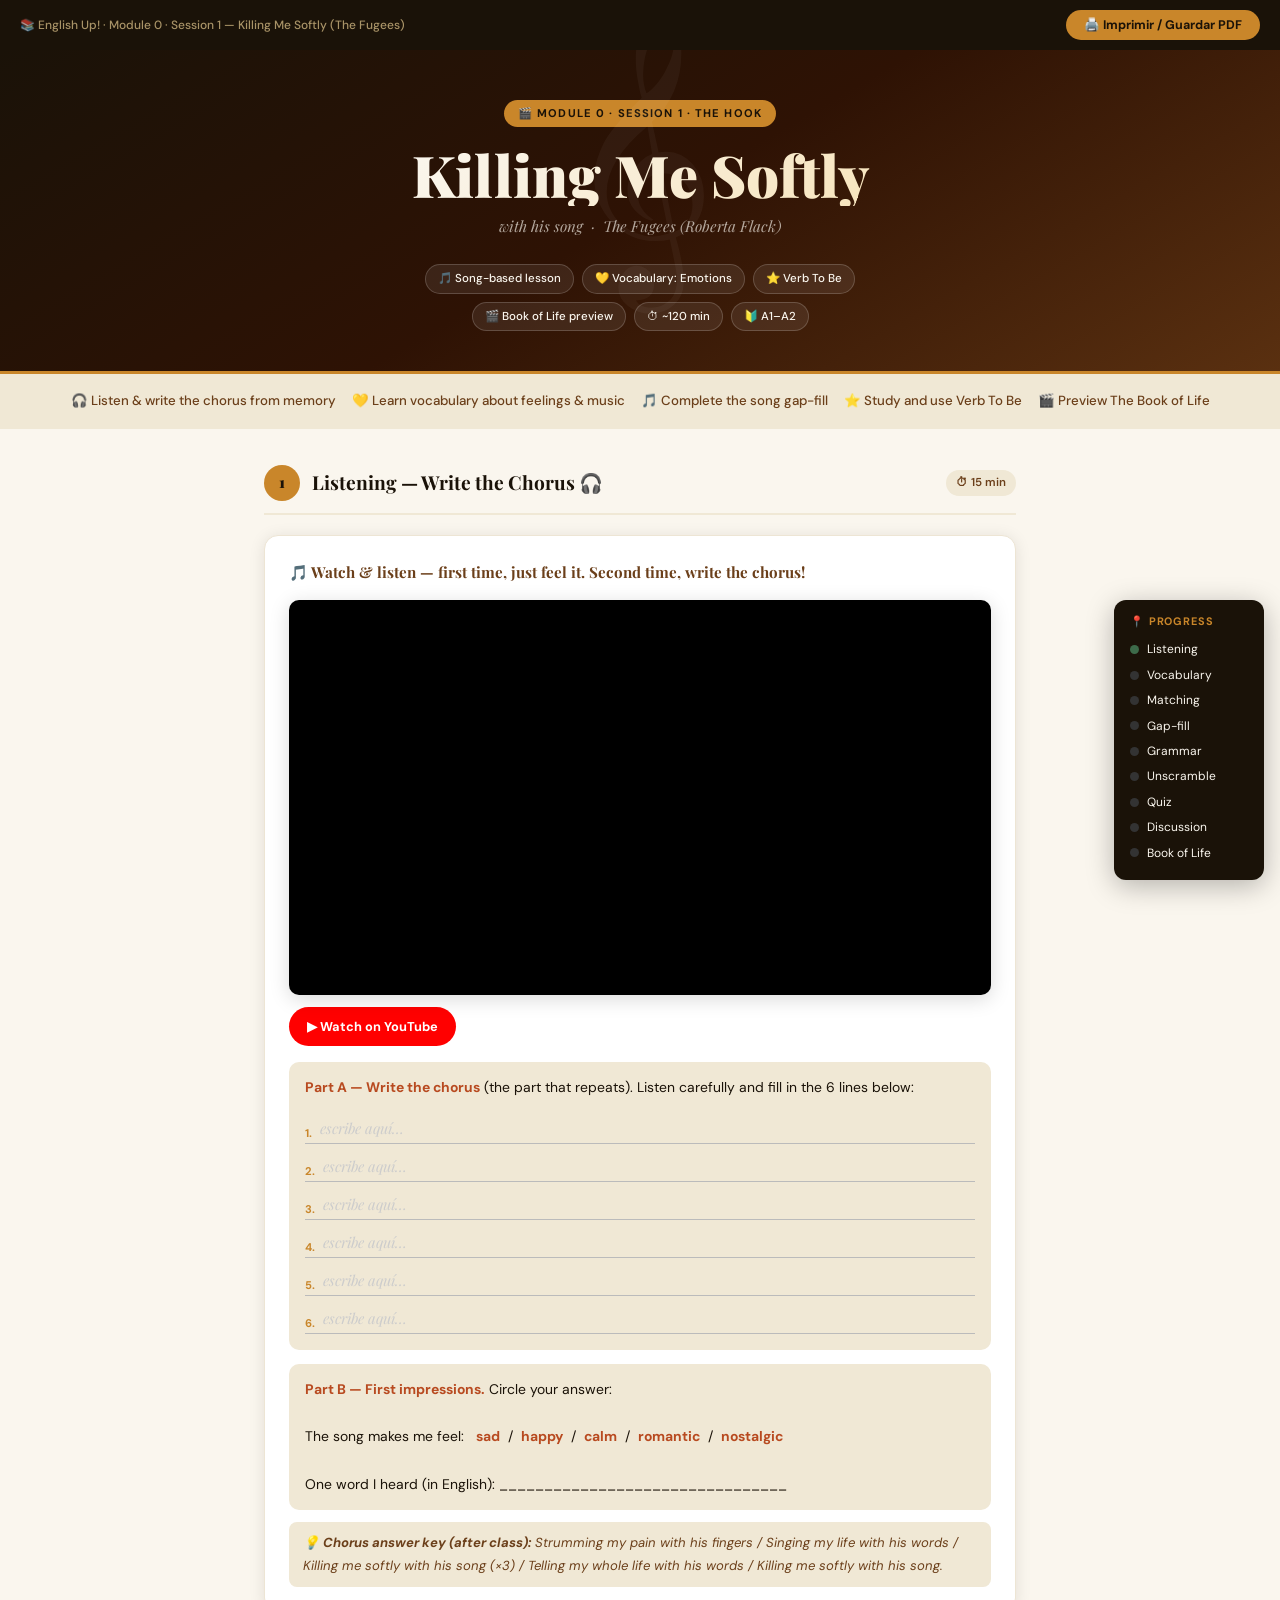
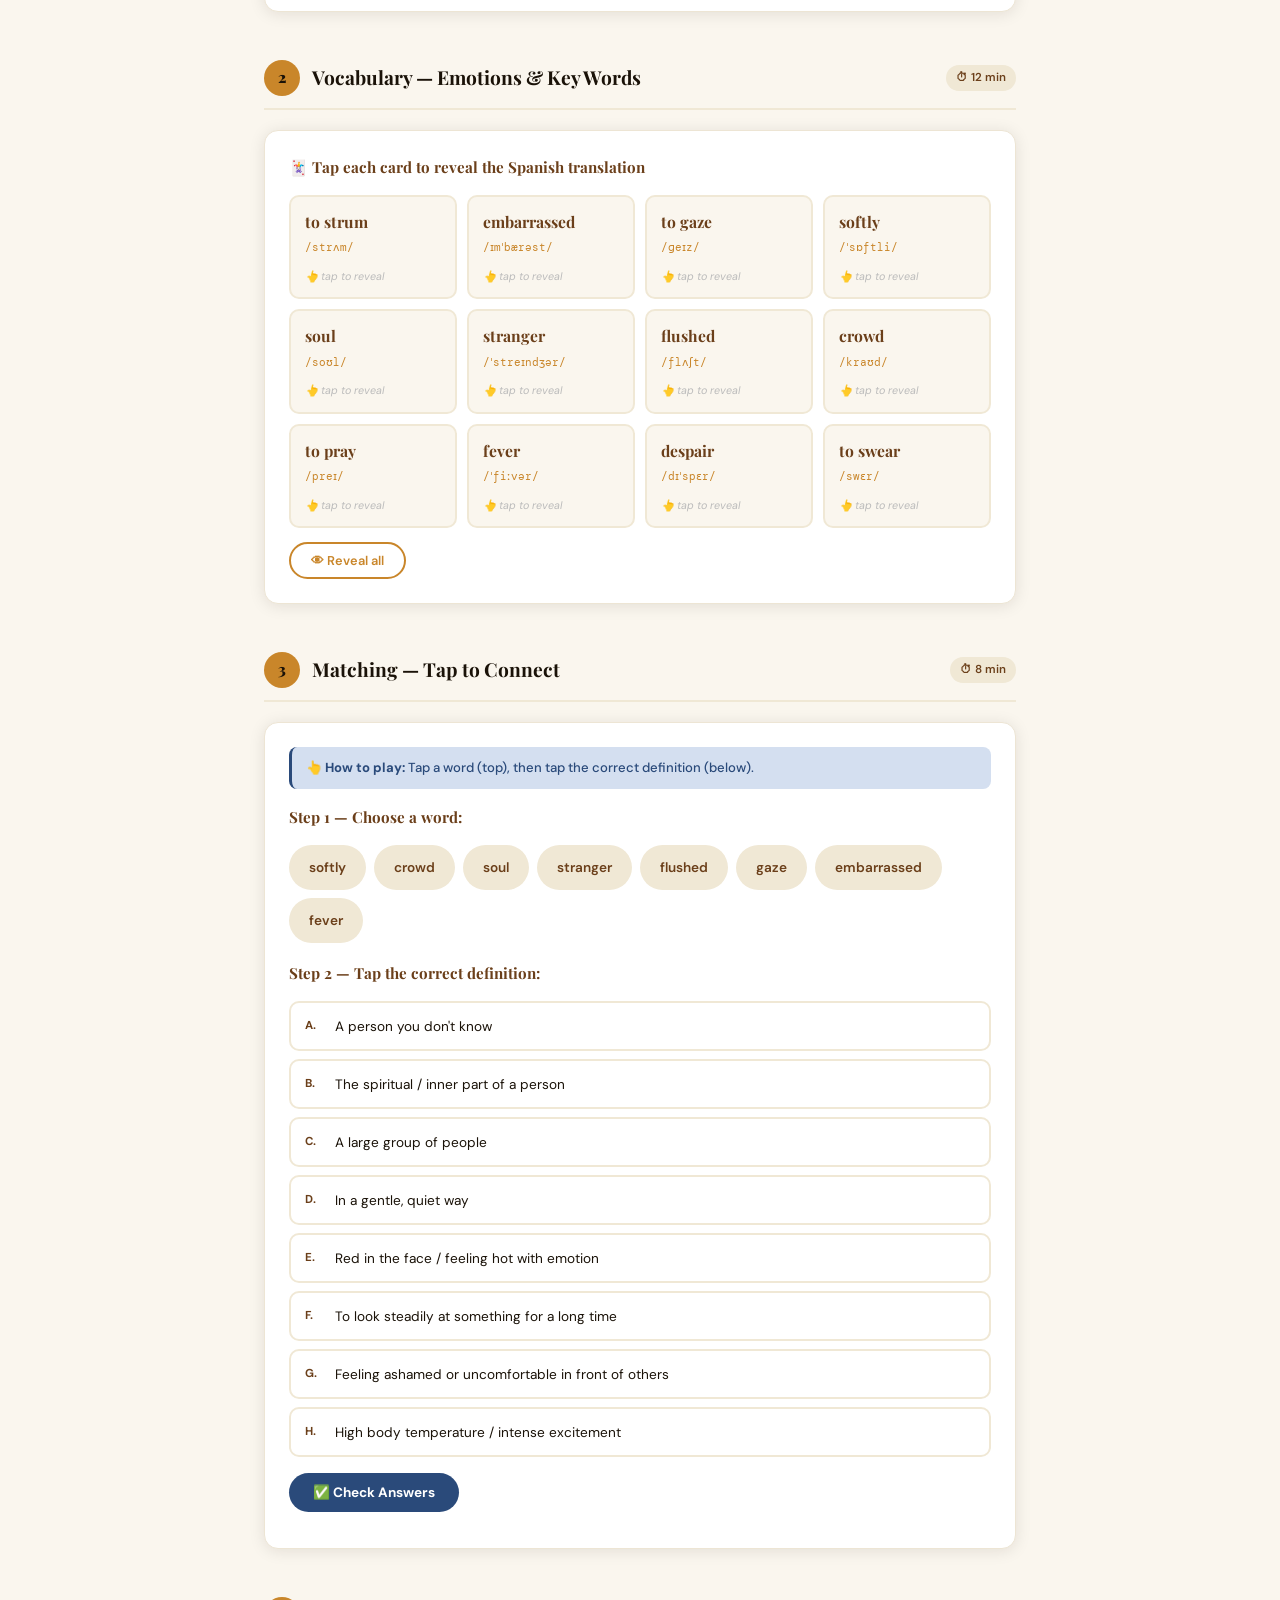
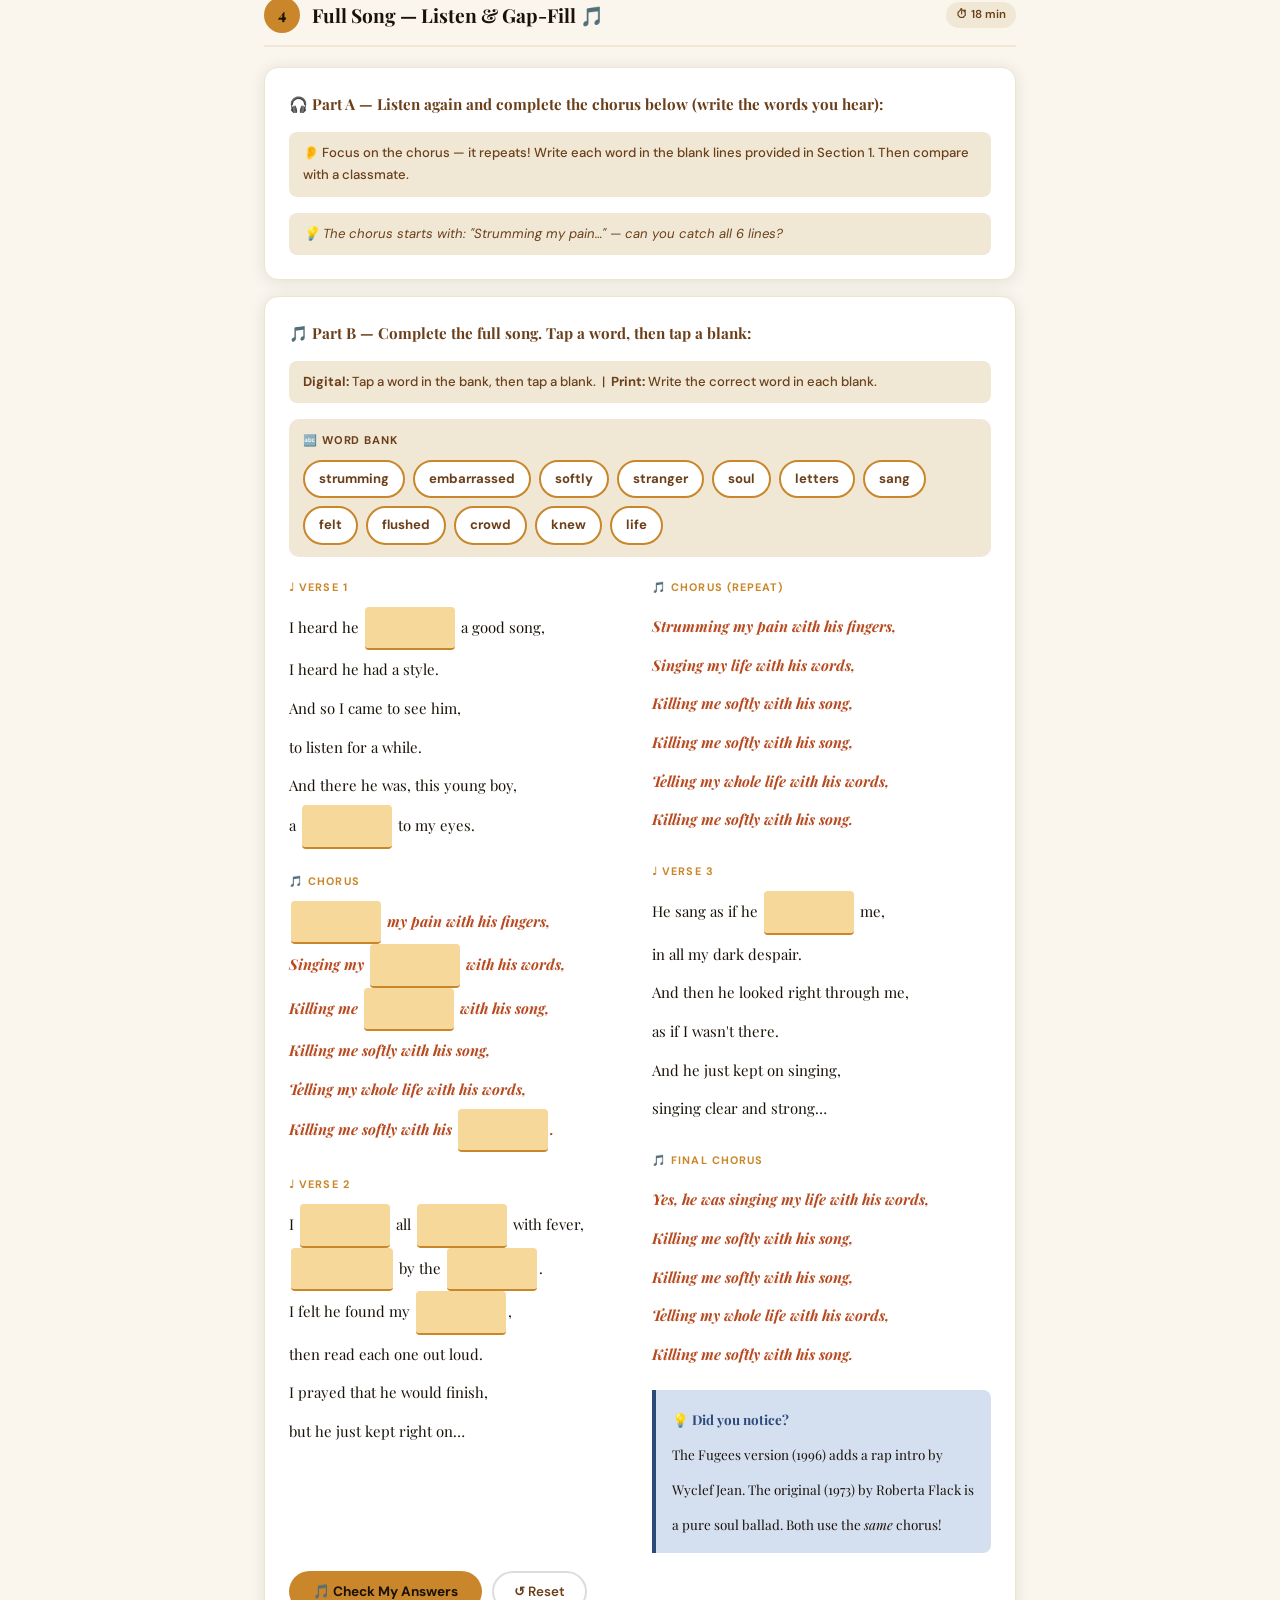
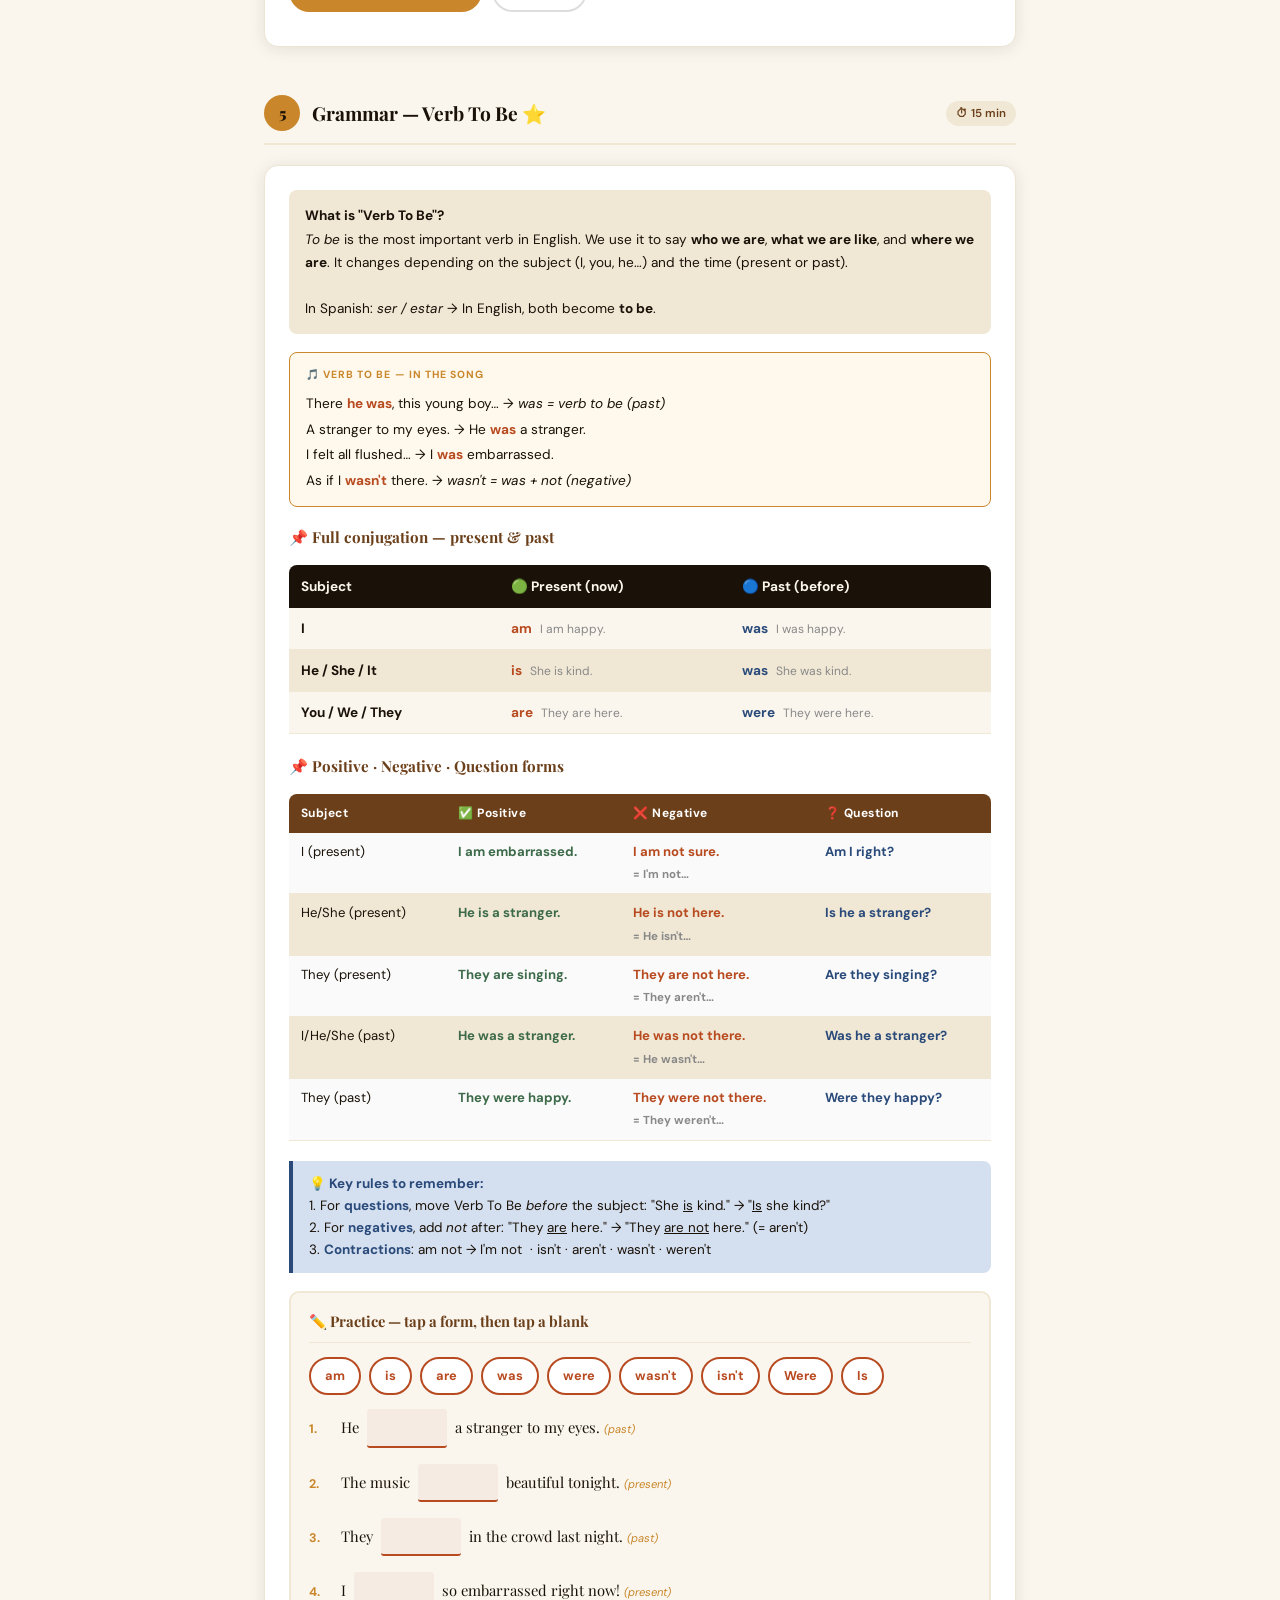
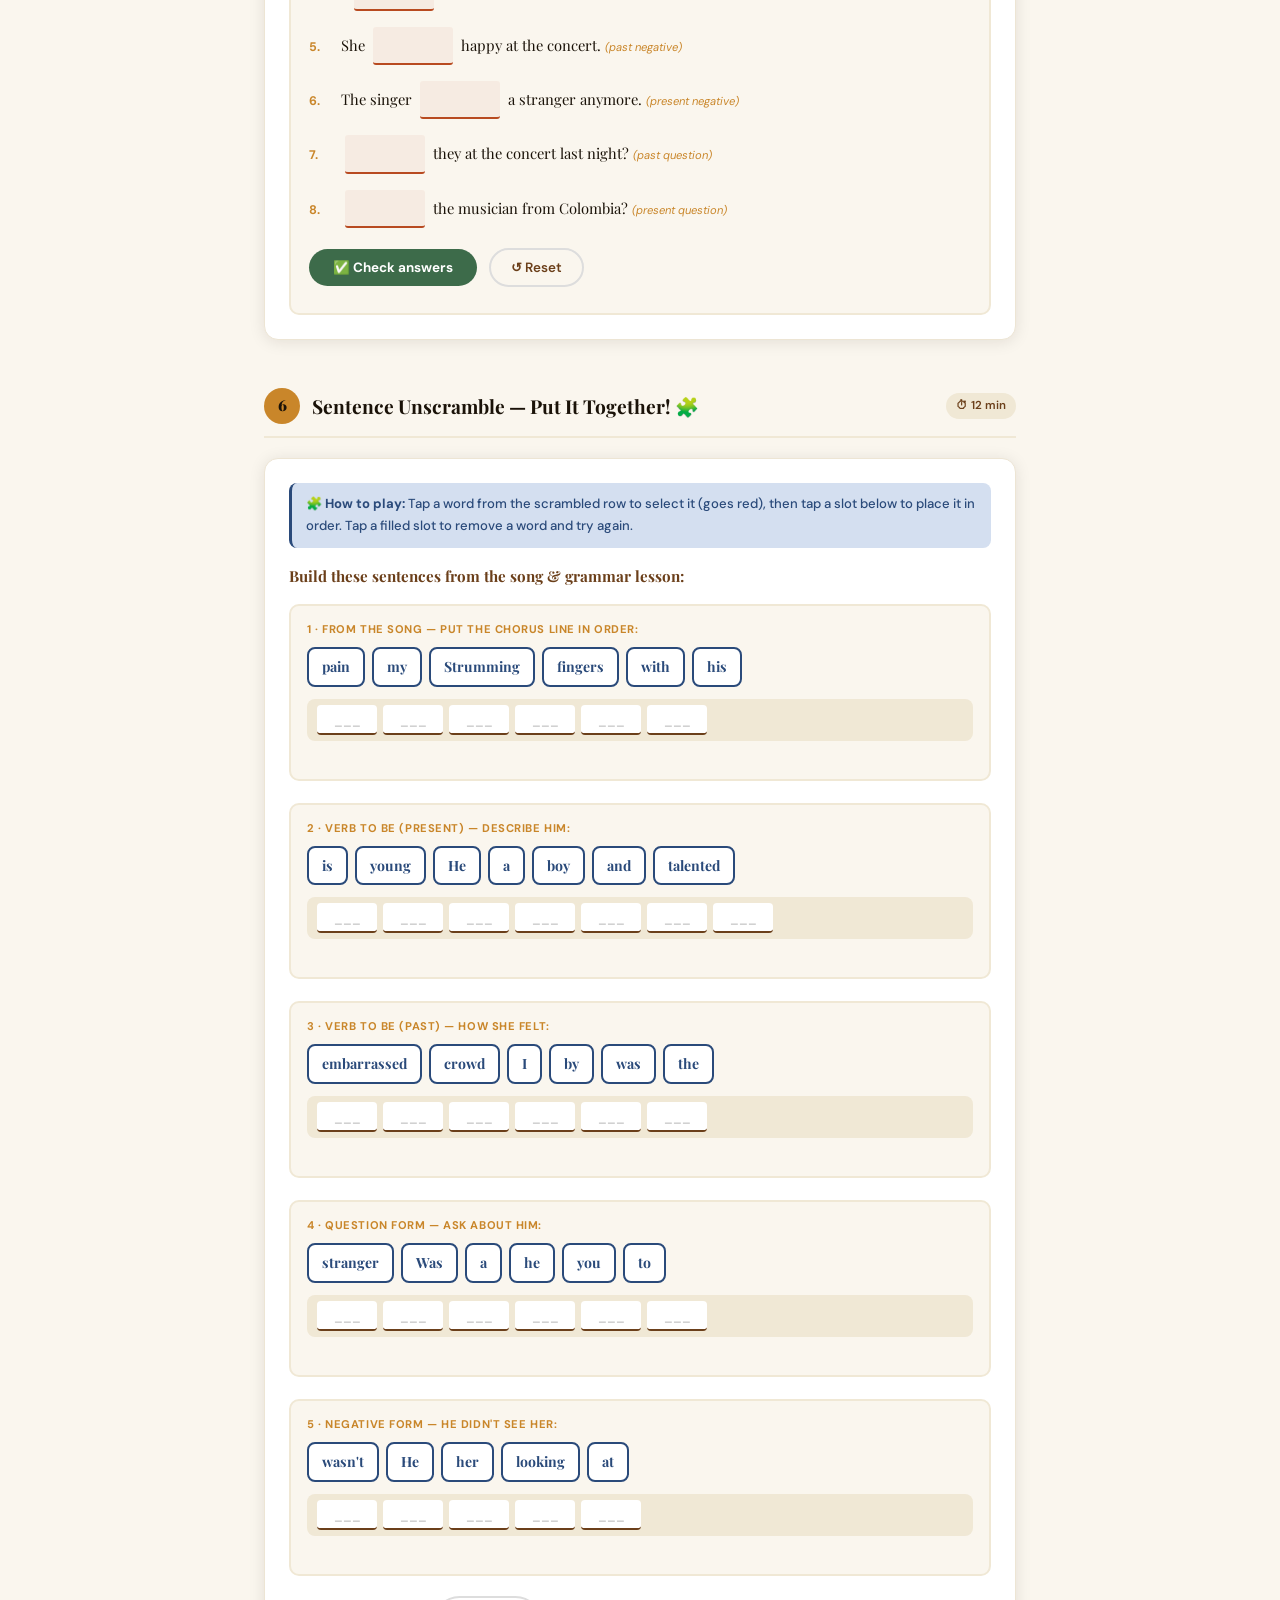
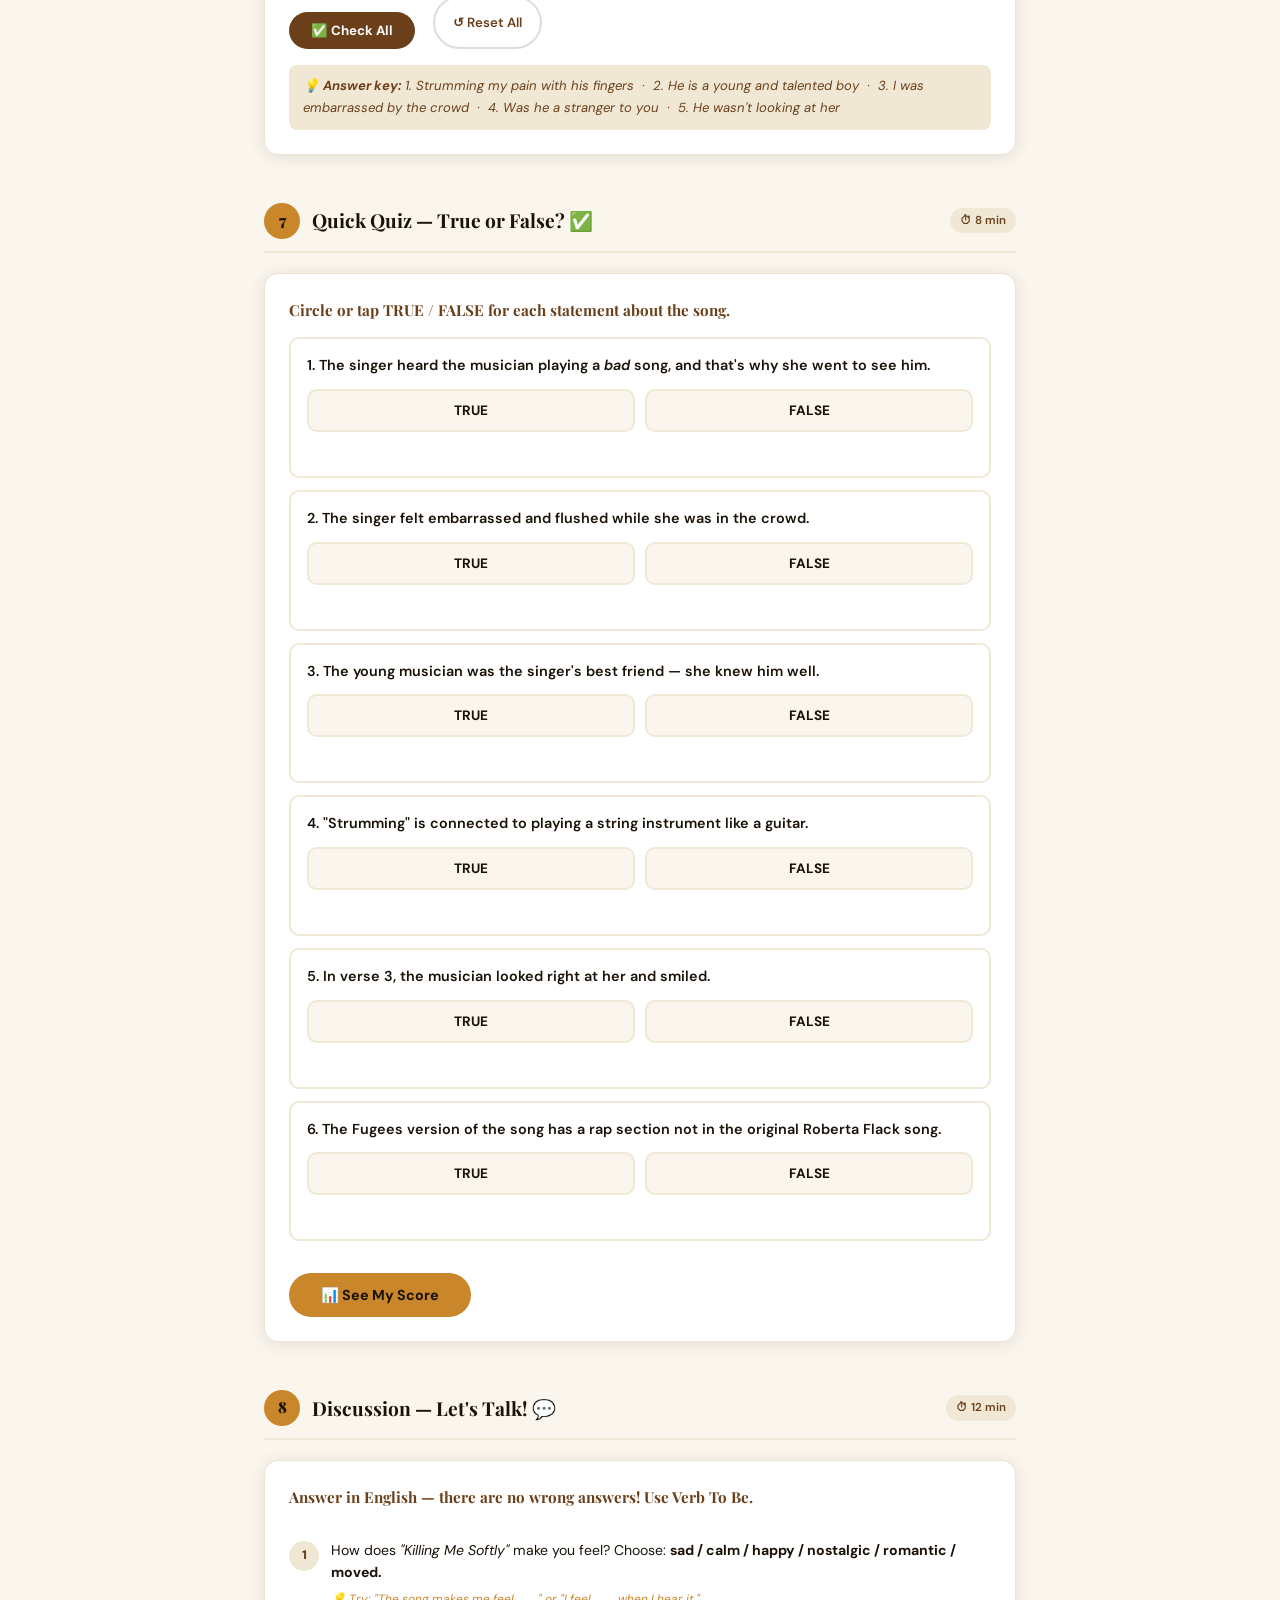
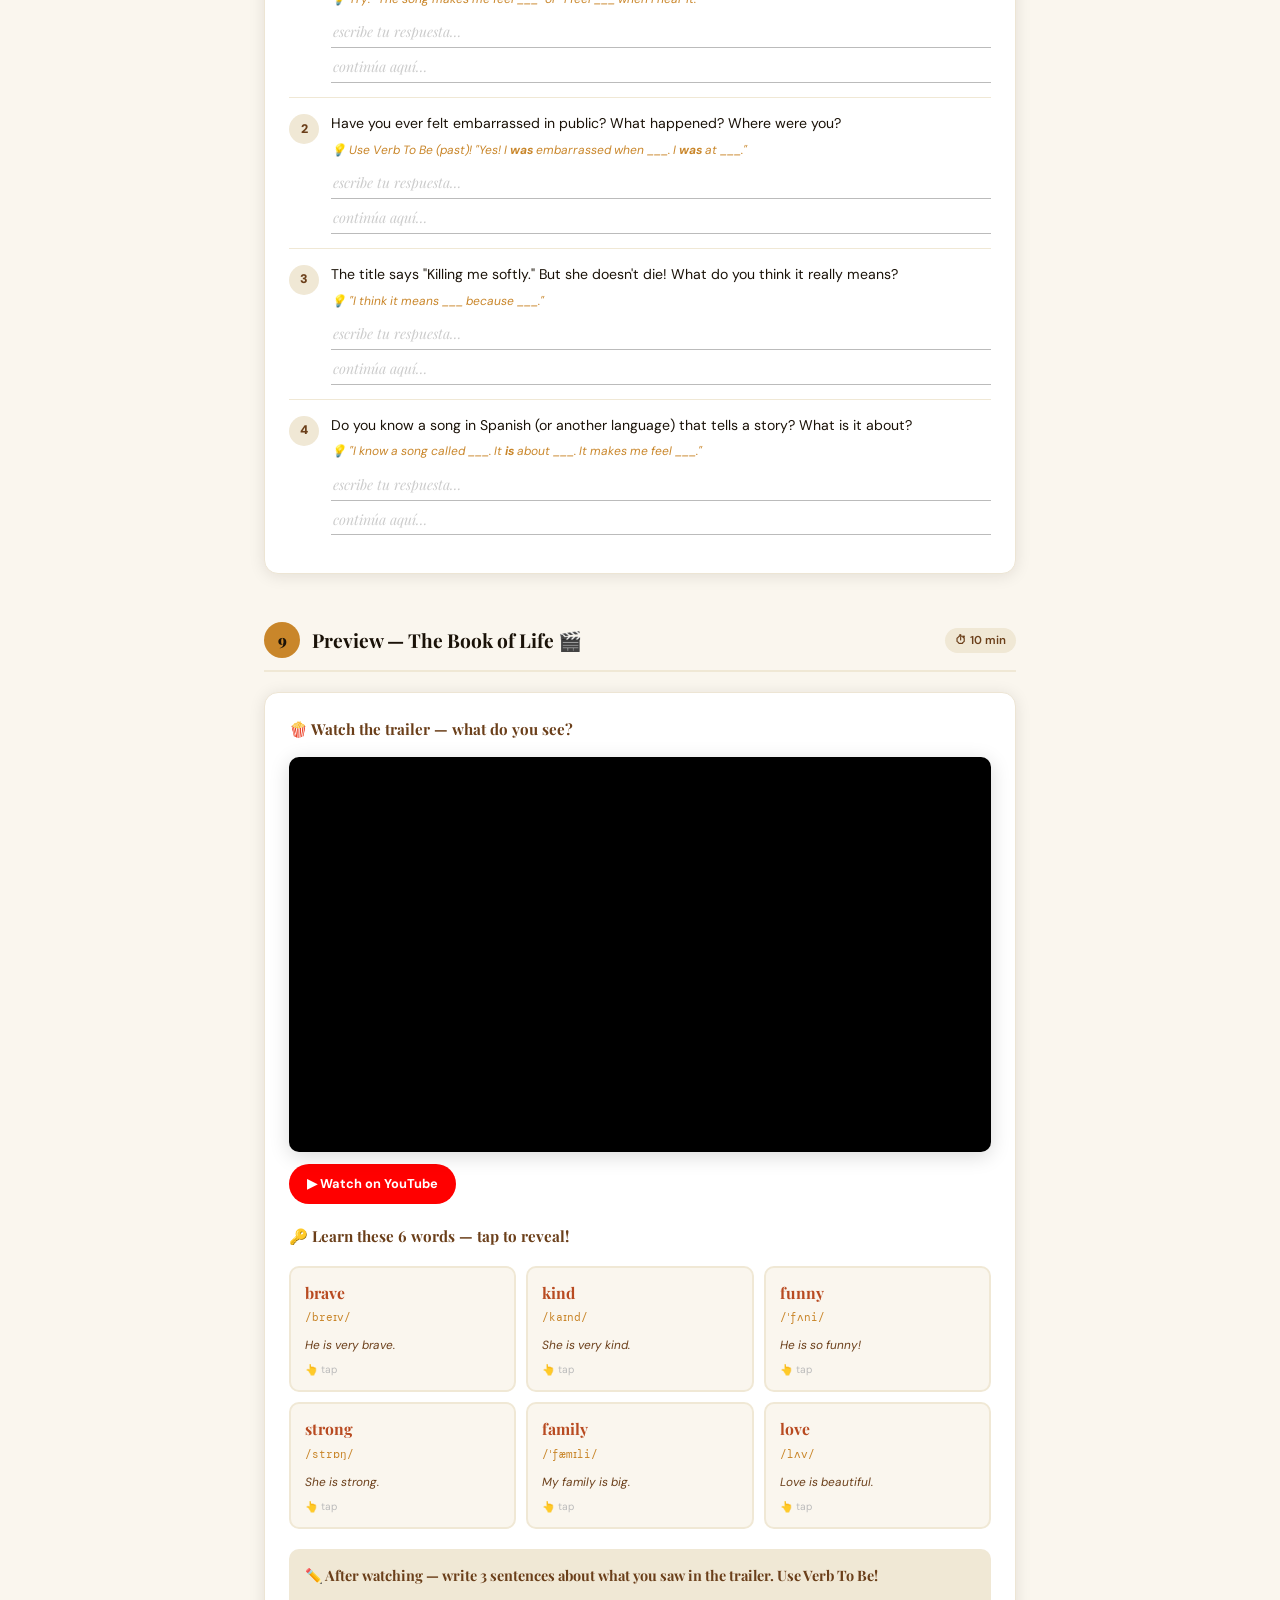
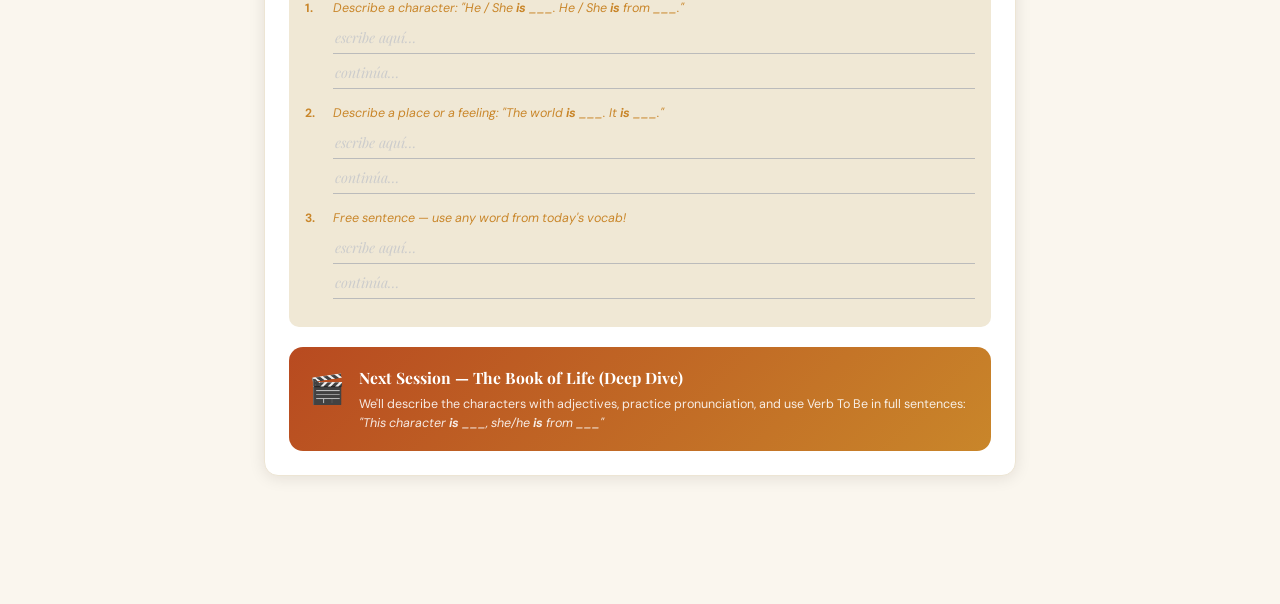
==== commit 12f9fcc3: "Add files via upload" ====
--- a/lessons/mod0/session1.html
+++ b/lessons/mod0/session1.html
@@ -3,7 +3,7 @@
 <head>
 <meta charset="UTF-8"/>
 <meta name="viewport" content="width=device-width, initial-scale=1.0"/>
-<title>Module 0 · Session 1 — Killing Me Softly (The Fugees)</title>
+<title>Module 0 · Session 1 — Killing Me Softly · 120 min</title>
 <link rel="preconnect" href="https://fonts.googleapis.com"/>
 <link rel="preconnect" href="https://fonts.gstatic.com" crossorigin/>
 <link href="https://fonts.googleapis.com/css2?family=Playfair+Display:ital,wght@0,700;0,900;1,400;1,700&family=DM+Sans:wght@300;400;500;600&family=DM+Mono:wght@400;500&display=swap" rel="stylesheet"/>
@@ -224,15 +224,7 @@
   font-size: .87rem;
 }
 .listen-task strong { color: var(--rust); }
-.write-lines { display: flex; flex-direction: column; gap: 10px; margin-top: 12px; }
-.write-line {
-  border-bottom: 1.5px solid #bbb;
-  min-height: 28px;
-  font-family: var(--font-h);
-  font-size: .9rem;
-  color: transparent;
-}
-.write-line::before { content: attr(data-num); font-family: var(--font-b); font-size: .7rem; color: var(--gold); font-weight: 700; margin-right: 8px; }
+.write-lines { display: flex; flex-direction: column; gap: 4px; margin-top: 12px; }
 
 /* ── VOCAB GRID ── */
 .vocab-grid { display: grid; grid-template-columns: repeat(2, 1fr); gap: 10px; }
@@ -468,8 +460,21 @@
 }
 .disc-q { font-size: .88rem; line-height: 1.6; }
 .disc-tip { font-size: .75rem; color: var(--gold); font-style: italic; margin-top: 5px; }
-.disc-lines { margin-top: 8px; display: flex; flex-direction: column; gap: 6px; }
-.disc-line { border-bottom: 1px solid #ccc; min-height: 22px; }
+.disc-lines { margin-top: 8px; display: flex; flex-direction: column; gap: 4px; }
+.disc-line {
+  border-bottom: 1.5px solid #bbb;
+  min-height: 30px;
+  display: flex;
+  align-items: flex-end;
+  cursor: text;
+}
+.disc-line [contenteditable] {
+  flex: 1; outline: none; font-family: var(--font-h); font-size: .88rem;
+  color: var(--ink); padding: 3px 2px; min-height: 24px; background: transparent;
+  caret-color: var(--rust);
+}
+.disc-line [contenteditable]:empty::before { content: attr(data-placeholder); color: #ccc; font-style: italic; pointer-events: none; }
+.disc-line:focus-within { border-bottom-color: var(--gold); background: rgba(201,134,42,.04); }
 
 /* ── TRAILER / BOL VOCAB ── */
 .bol-vocab-grid { display: grid; grid-template-columns: repeat(2, 1fr); gap: 10px; margin-top: 16px; }
@@ -493,8 +498,16 @@
 .trailer-task-title { font-family: var(--font-h); font-weight: 700; font-size: .9rem; color: var(--brown); margin-bottom: 10px; }
 .trailer-item { display: flex; gap: 10px; align-items: baseline; margin-bottom: 14px; font-size: .86rem; }
 .trailer-item-num { font-weight: 700; color: var(--gold); font-size: .75rem; min-width: 18px; flex-shrink: 0; }
-.trailer-write { display: flex; flex-direction: column; flex: 1; gap: 6px; }
-.trailer-write span { border-bottom: 1.5px solid #bbb; min-height: 24px; display: block; }
+.trailer-write { display: flex; flex-direction: column; flex: 1; gap: 4px; }
+.trailer-write .tw-line {
+  border-bottom: 1.5px solid #bbb; min-height: 30px; display: flex; align-items: flex-end; cursor: text;
+}
+.trailer-write .tw-line [contenteditable] {
+  flex: 1; outline: none; font-family: var(--font-h); font-size: .88rem;
+  color: var(--ink); padding: 3px 2px; min-height: 24px; background: transparent; caret-color: var(--rust);
+}
+.trailer-write .tw-line [contenteditable]:empty::before { content: attr(data-placeholder); color: #ccc; font-style: italic; pointer-events: none; }
+.trailer-write .tw-line:focus-within { border-bottom-color: var(--gold); background: rgba(201,134,42,.04); }
 
 /* ── INFO / TIP BOXES ── */
 .info-box { background: var(--blue-lt); border-left: 4px solid var(--blue); border-radius: 0 8px 8px 0; padding: 12px 16px; font-size: .84rem; margin-top: 14px; }
@@ -524,6 +537,156 @@
   0%,100%{ transform: translateX(0);  }
   25%    { transform: translateX(-5px); }
   75%    { transform: translateX(5px);  }
+}
+
+/* ── EDITABLE LINES (tipo papel, clicable en digital) ── */
+.write-line {
+  position: relative;
+  border-bottom: 1.5px solid #bbb;
+  min-height: 32px;
+  display: flex;
+  align-items: flex-end;
+  margin-bottom: 2px;
+  cursor: text;
+}
+.write-line::before {
+  content: attr(data-num);
+  font-family: var(--font-b);
+  font-size: .7rem;
+  color: var(--gold);
+  font-weight: 700;
+  margin-right: 6px;
+  flex-shrink: 0;
+  padding-bottom: 4px;
+  line-height: 1;
+}
+.write-line [contenteditable] {
+  flex: 1;
+  outline: none;
+  font-family: var(--font-h);
+  font-size: .92rem;
+  color: var(--ink);
+  padding: 4px 2px;
+  min-height: 26px;
+  line-height: 1.4;
+  background: transparent;
+  caret-color: var(--rust);
+}
+.write-line [contenteditable]:empty::before {
+  content: attr(data-placeholder);
+  color: #ccc;
+  font-style: italic;
+  pointer-events: none;
+}
+.write-line:focus-within {
+  border-bottom-color: var(--gold);
+  background: rgba(201,134,42,.04);
+}
+/* Para líneas sin número (discussion, trailer) */
+.write-line.no-num::before { display: none; }
+.write-line.no-num [contenteditable] { padding-left: 0; }
+
+/* ── UNSCRAMBLE ── */
+.unscramble-list { display: flex; flex-direction: column; gap: 22px; }
+.us-item { background: var(--cream); border: 2px solid var(--parchment); border-radius: 10px; padding: 14px 16px; }
+.us-num  { font-size: .7rem; font-weight: 700; color: var(--gold); font-family: var(--font-b); margin-bottom: 8px; letter-spacing:.05em; text-transform:uppercase; }
+.us-chips-row {
+  display: flex;
+  flex-wrap: wrap;
+  gap: 7px;
+  margin-bottom: 12px;
+  min-height: 38px;
+}
+.us-chip {
+  background: white;
+  border: 2px solid var(--blue);
+  color: var(--blue);
+  border-radius: 8px;
+  padding: 6px 13px;
+  cursor: pointer;
+  font-family: var(--font-h);
+  font-weight: 700;
+  font-size: .88rem;
+  transition: all .18s;
+  user-select: none;
+  -webkit-tap-highlight-color: transparent;
+}
+.us-chip:hover, .us-chip:active { background: var(--blue); color: white; }
+.us-chip.us-selected { background: var(--rust); border-color: var(--rust); color: white; transform: scale(1.07); }
+.us-chip.us-placed   { opacity: .28; pointer-events: none; text-decoration: line-through; }
+.us-answer-row {
+  display: flex;
+  flex-wrap: wrap;
+  gap: 6px;
+  min-height: 36px;
+  background: var(--parchment);
+  border-radius: 8px;
+  padding: 6px 10px;
+  align-items: center;
+}
+.us-slot {
+  display: inline-block;
+  min-width: 60px;
+  border-bottom: 2px solid var(--brown);
+  padding: 2px 8px;
+  font-family: var(--font-h);
+  font-weight: 700;
+  font-size: .88rem;
+  color: var(--brown);
+  cursor: pointer;
+  background: white;
+  border-radius: 4px;
+  transition: all .18s;
+  text-align: center;
+  -webkit-tap-highlight-color: transparent;
+}
+.us-slot:empty::before { content: '___'; color: #ccc; }
+.us-slot:hover { border-color: var(--rust); background: #FDECEA; }
+.us-slot.us-correct { background: var(--sage-lt); border-color: var(--sage); color: var(--sage); cursor: default; }
+.us-slot.us-wrong   { background: #FDECEA; border-color: var(--rust); color: var(--rust); animation: shake .4s; }
+.us-feedback { font-size: .78rem; font-weight: 700; margin-top: 8px; min-height: 16px; }
+.us-check-btn {
+  margin-top: 16px;
+  background: var(--brown);
+  color: white;
+  border: none;
+  padding: 10px 22px;
+  border-radius: 99px;
+  cursor: pointer;
+  font-family: var(--font-b);
+  font-weight: 700;
+  font-size: .83rem;
+  transition: background .2s;
+}
+.us-check-btn:hover { background: var(--rust); }
+.us-reset-btn {
+  background: none;
+  border: 2px solid #DDD;
+  color: var(--brown);
+  padding: 9px 18px;
+  border-radius: 99px;
+  cursor: pointer;
+  font-family: var(--font-b);
+  font-weight: 600;
+  font-size: .83rem;
+  transition: all .2s;
+  margin-left: 8px;
+}
+.us-reset-btn:hover { border-color: var(--brown); }
+#us-score { margin-top: 12px; font-weight: 700; font-size: .85rem; }
+
+/* ── PRINT: unscramble ── */
+@media print {
+  .us-chips-row { display: flex !important; flex-wrap: wrap; gap: 5pt; margin-bottom: 6pt; }
+  .us-chip { border: 1pt solid #777 !important; background: #F5F5F5 !important; color: #333 !important; font-size: 9pt !important; padding: 3pt 8pt !important; cursor: default; pointer-events: none; }
+  .us-chip.us-placed, .us-chip.us-selected { opacity: 1 !important; text-decoration: none !important; background: #F5F5F5 !important; color: #333 !important; }
+  .us-answer-row { background: white !important; border: 1pt solid #CCC !important; min-height: 26pt; }
+  .us-slot { border-bottom: 1.5pt solid #888 !important; background: white !important; color: white !important; min-width: 50pt; }
+  .us-slot.us-correct, .us-slot.us-wrong { color: white !important; background: white !important; border-color: #888 !important; }
+  .us-check-btn, .us-reset-btn, #us-score, .us-feedback { display: none !important; }
+  /* Líneas clicables → solo la línea, sin el contenteditable visible */
+  .write-line [contenteditable] { color: transparent !important; background: transparent !important; min-height: 20pt; }
+  .write-line:focus-within { background: transparent !important; }
 }
 
 /* ══════════════════════════════════════════════
@@ -631,7 +794,8 @@
 
   /* === DISCUSSION === */
   .discussion-list li { break-inside: avoid; }
-  .disc-line { border-bottom: 1pt solid #999 !important; min-height: 20pt; display: block; }
+  .disc-line { border-bottom: 1pt solid #999 !important; min-height: 20pt; display: flex !important; }
+  .disc-line [contenteditable] { color: transparent !important; min-height: 18pt; }
   .disc-lines { margin-top: 6pt; gap: 5pt; }
 
   /* === TRAILER / BOL === */
@@ -640,7 +804,8 @@
   .bol-hint { display: none !important; }
   .bol-vocab-card.revealed { background: white !important; border-color: #CCC !important; }
   .trailer-task { background: #F0E8D5 !important; border: 1pt solid #CCC; }
-  .trailer-write span { border-bottom: 1pt solid #999 !important; min-height: 20pt; display: block; }
+  .tw-line { border-bottom: 1pt solid #999 !important; min-height: 20pt; display: flex !important; }
+  .tw-line [contenteditable] { color: transparent !important; min-height: 18pt; }
 
   @page { margin: 1.6cm 2cm; size: A4; }
   h2, h3, .section-title, .card-title { break-after: avoid; }
@@ -665,7 +830,7 @@
     <span class="tag">💛 Vocabulary: Emotions</span>
     <span class="tag">⭐ Verb To Be</span>
     <span class="tag">🎬 Book of Life preview</span>
-    <span class="tag">⏱ ~70 min</span>
+    <span class="tag">⏱ ~120 min</span>
     <span class="tag">🔰 A1–A2</span>
   </div>
 </div>
@@ -687,6 +852,7 @@
   <div class="pt-item"><div class="pt-dot" id="pd-match"></div><span>Matching</span></div>
   <div class="pt-item"><div class="pt-dot" id="pd-lyrics"></div><span>Gap-fill</span></div>
   <div class="pt-item"><div class="pt-dot" id="pd-grammar"></div><span>Grammar</span></div>
+  <div class="pt-item"><div class="pt-dot" id="pd-unscramble"></div><span>Unscramble</span></div>
   <div class="pt-item"><div class="pt-dot" id="pd-quiz"></div><span>Quiz</span></div>
   <div class="pt-item"><div class="pt-dot" id="pd-disc"></div><span>Discussion</span></div>
   <div class="pt-item"><div class="pt-dot" id="pd-bol"></div><span>Book of Life</span></div>
@@ -699,7 +865,7 @@
   <div class="section-header">
     <div class="section-num">1</div>
     <div class="section-title">Listening — Write the Chorus 🎧</div>
-    <div class="section-time">⏱ 10 min</div>
+    <div class="section-time">⏱ 15 min</div>
   </div>
   <div class="card">
     <div class="card-title">🎵 Watch &amp; listen — first time, just feel it. Second time, write the chorus!</div>
@@ -715,12 +881,12 @@
     <div class="listen-task">
       <strong>Part A — Write the chorus</strong> (the part that repeats). Listen carefully and fill in the 6 lines below:
       <div class="write-lines">
-        <div class="write-line" data-num="1."></div>
-        <div class="write-line" data-num="2."></div>
-        <div class="write-line" data-num="3."></div>
-        <div class="write-line" data-num="4."></div>
-        <div class="write-line" data-num="5."></div>
-        <div class="write-line" data-num="6."></div>
+        <div class="write-line" data-num="1."><div contenteditable="true" data-placeholder="escribe aquí…"></div></div>
+        <div class="write-line" data-num="2."><div contenteditable="true" data-placeholder="escribe aquí…"></div></div>
+        <div class="write-line" data-num="3."><div contenteditable="true" data-placeholder="escribe aquí…"></div></div>
+        <div class="write-line" data-num="4."><div contenteditable="true" data-placeholder="escribe aquí…"></div></div>
+        <div class="write-line" data-num="5."><div contenteditable="true" data-placeholder="escribe aquí…"></div></div>
+        <div class="write-line" data-num="6."><div contenteditable="true" data-placeholder="escribe aquí…"></div></div>
       </div>
     </div>
 
@@ -743,7 +909,7 @@
   <div class="section-header">
     <div class="section-num">2</div>
     <div class="section-title">Vocabulary — Emotions &amp; Key Words</div>
-    <div class="section-time">⏱ 10 min</div>
+    <div class="section-time">⏱ 12 min</div>
   </div>
   <div class="card">
     <div class="card-title">🃏 Tap each card to reveal the Spanish translation</div>
@@ -806,7 +972,7 @@
   <div class="section-header">
     <div class="section-num">3</div>
     <div class="section-title">Matching — Tap to Connect</div>
-    <div class="section-time">⏱ 7 min</div>
+    <div class="section-time">⏱ 8 min</div>
   </div>
   <div class="card">
     <div class="match-instructions">
@@ -876,7 +1042,7 @@
   <div class="section-header">
     <div class="section-num">4</div>
     <div class="section-title">Full Song — Listen &amp; Gap-Fill 🎵</div>
-    <div class="section-time">⏱ 15 min</div>
+    <div class="section-time">⏱ 18 min</div>
   </div>
 
   <!-- PART A: LISTENING — write the chorus -->
@@ -993,7 +1159,7 @@
   <div class="section-header">
     <div class="section-num">5</div>
     <div class="section-title">Grammar — Verb To Be ⭐</div>
-    <div class="section-time">⏱ 12 min</div>
+    <div class="section-time">⏱ 15 min</div>
   </div>
   <div class="card">
 
@@ -1131,12 +1297,152 @@
   </div>
 </section>
 
-<!-- ══ SECTION 6: QUIZ ══ -->
+<!-- ══ SECTION 6: SENTENCE UNSCRAMBLE ══ -->
+<section id="sec-unscramble">
+  <div class="section-header">
+    <div class="section-num">6</div>
+    <div class="section-title">Sentence Unscramble — Put It Together! 🧩</div>
+    <div class="section-time">⏱ 12 min</div>
+  </div>
+  <div class="card">
+    <div class="match-instructions">
+      🧩 <strong>How to play:</strong> Tap a word from the scrambled row to select it (goes red), then tap a slot below to place it in order. Tap a filled slot to remove a word and try again.
+    </div>
+    <div class="card-title">Build these sentences from the song &amp; grammar lesson:</div>
+
+    <div class="unscramble-list" id="unscrambleList">
+
+      <!-- Sentence 1 -->
+      <div class="us-item" data-id="0">
+        <div class="us-num">1 · From the song — put the chorus line in order:</div>
+        <div class="us-chips-row">
+          <span class="us-chip" data-word="pain">pain</span>
+          <span class="us-chip" data-word="my">my</span>
+          <span class="us-chip" data-word="Strumming">Strumming</span>
+          <span class="us-chip" data-word="fingers">fingers</span>
+          <span class="us-chip" data-word="with">with</span>
+          <span class="us-chip" data-word="his">his</span>
+        </div>
+        <div class="us-answer-row">
+          <span class="us-slot"></span>
+          <span class="us-slot"></span>
+          <span class="us-slot"></span>
+          <span class="us-slot"></span>
+          <span class="us-slot"></span>
+          <span class="us-slot"></span>
+        </div>
+        <div class="us-feedback"></div>
+      </div>
+
+      <!-- Sentence 2 -->
+      <div class="us-item" data-id="1">
+        <div class="us-num">2 · Verb To Be (present) — describe him:</div>
+        <div class="us-chips-row">
+          <span class="us-chip" data-word="is">is</span>
+          <span class="us-chip" data-word="young">young</span>
+          <span class="us-chip" data-word="He">He</span>
+          <span class="us-chip" data-word="a">a</span>
+          <span class="us-chip" data-word="boy">boy</span>
+          <span class="us-chip" data-word="and">and</span>
+          <span class="us-chip" data-word="talented">talented</span>
+        </div>
+        <div class="us-answer-row">
+          <span class="us-slot"></span>
+          <span class="us-slot"></span>
+          <span class="us-slot"></span>
+          <span class="us-slot"></span>
+          <span class="us-slot"></span>
+          <span class="us-slot"></span>
+          <span class="us-slot"></span>
+        </div>
+        <div class="us-feedback"></div>
+      </div>
+
+      <!-- Sentence 3 -->
+      <div class="us-item" data-id="2">
+        <div class="us-num">3 · Verb To Be (past) — how she felt:</div>
+        <div class="us-chips-row">
+          <span class="us-chip" data-word="embarrassed">embarrassed</span>
+          <span class="us-chip" data-word="crowd">crowd</span>
+          <span class="us-chip" data-word="I">I</span>
+          <span class="us-chip" data-word="by">by</span>
+          <span class="us-chip" data-word="was">was</span>
+          <span class="us-chip" data-word="the">the</span>
+        </div>
+        <div class="us-answer-row">
+          <span class="us-slot"></span>
+          <span class="us-slot"></span>
+          <span class="us-slot"></span>
+          <span class="us-slot"></span>
+          <span class="us-slot"></span>
+          <span class="us-slot"></span>
+        </div>
+        <div class="us-feedback"></div>
+      </div>
+
+      <!-- Sentence 4 -->
+      <div class="us-item" data-id="3">
+        <div class="us-num">4 · Question form — ask about him:</div>
+        <div class="us-chips-row">
+          <span class="us-chip" data-word="stranger">stranger</span>
+          <span class="us-chip" data-word="Was">Was</span>
+          <span class="us-chip" data-word="a">a</span>
+          <span class="us-chip" data-word="he">he</span>
+          <span class="us-chip" data-word="you">you</span>
+          <span class="us-chip" data-word="to">to</span>
+        </div>
+        <div class="us-answer-row">
+          <span class="us-slot"></span>
+          <span class="us-slot"></span>
+          <span class="us-slot"></span>
+          <span class="us-slot"></span>
+          <span class="us-slot"></span>
+          <span class="us-slot"></span>
+        </div>
+        <div class="us-feedback"></div>
+      </div>
+
+      <!-- Sentence 5 -->
+      <div class="us-item" data-id="4">
+        <div class="us-num">5 · Negative form — he didn't see her:</div>
+        <div class="us-chips-row">
+          <span class="us-chip" data-word="wasn't">wasn't</span>
+          <span class="us-chip" data-word="He">He</span>
+          <span class="us-chip" data-word="her">her</span>
+          <span class="us-chip" data-word="looking">looking</span>
+          <span class="us-chip" data-word="at">at</span>
+        </div>
+        <div class="us-answer-row">
+          <span class="us-slot"></span>
+          <span class="us-slot"></span>
+          <span class="us-slot"></span>
+          <span class="us-slot"></span>
+          <span class="us-slot"></span>
+        </div>
+        <div class="us-feedback"></div>
+      </div>
+
+    </div><!-- /unscramble-list -->
+
+    <div style="margin-top:20px;display:flex;gap:10px;flex-wrap:wrap;">
+      <button class="us-check-btn" onclick="checkAllUnscramble()">✅ Check All</button>
+      <button class="us-reset-btn" onclick="resetAllUnscramble()">↺ Reset All</button>
+    </div>
+    <div id="us-score"></div>
+
+    <div class="tip-box" style="margin-top:16px;">
+      💡 <strong>Answer key:</strong>
+      <em>1. Strumming my pain with his fingers &nbsp;·&nbsp; 2. He is a young and talented boy &nbsp;·&nbsp; 3. I was embarrassed by the crowd &nbsp;·&nbsp; 4. Was he a stranger to you &nbsp;·&nbsp; 5. He wasn't looking at her</em>
+    </div>
+  </div>
+</section>
+
+<!-- ══ SECTION 7: QUIZ (renumerada) ══ -->
 <section id="sec-quiz">
   <div class="section-header">
-    <div class="section-num">6</div>
+    <div class="section-num">7</div>
     <div class="section-title">Quick Quiz — True or False? ✅</div>
-    <div class="section-time">⏱ 6 min</div>
+    <div class="section-time">⏱ 8 min</div>
   </div>
   <div class="card">
     <div class="card-title">Circle or tap TRUE / FALSE for each statement about the song.</div>
@@ -1205,9 +1511,9 @@
 <!-- ══ SECTION 7: DISCUSSION ══ -->
 <section id="sec-disc">
   <div class="section-header">
-    <div class="section-num">7</div>
+    <div class="section-num">8</div>
     <div class="section-title">Discussion — Let's Talk! 💬</div>
-    <div class="section-time">⏱ 8 min</div>
+    <div class="section-time">⏱ 12 min</div>
   </div>
   <div class="card">
     <div class="card-title">Answer in English — there are no wrong answers! Use Verb To Be.</div>
@@ -1217,7 +1523,10 @@
         <div style="flex:1;">
           <div class="disc-q">How does <em>"Killing Me Softly"</em> make you feel? Choose: <strong>sad / calm / happy / nostalgic / romantic / moved.</strong></div>
           <div class="disc-tip">💡 Try: "The song makes me feel ___" or "I feel ___ when I hear it."</div>
-          <div class="disc-lines"><span class="disc-line"></span><span class="disc-line"></span></div>
+          <div class="disc-lines">
+            <div class="disc-line"><div contenteditable="true" data-placeholder="escribe tu respuesta…"></div></div>
+            <div class="disc-line"><div contenteditable="true" data-placeholder="continúa aquí…"></div></div>
+          </div>
         </div>
       </li>
       <li>
@@ -1225,7 +1534,10 @@
         <div style="flex:1;">
           <div class="disc-q">Have you ever felt embarrassed in public? What happened? Where were you?</div>
           <div class="disc-tip">💡 Use Verb To Be (past)! "Yes! I <strong>was</strong> embarrassed when ___. I <strong>was</strong> at ___."</div>
-          <div class="disc-lines"><span class="disc-line"></span><span class="disc-line"></span></div>
+          <div class="disc-lines">
+            <div class="disc-line"><div contenteditable="true" data-placeholder="escribe tu respuesta…"></div></div>
+            <div class="disc-line"><div contenteditable="true" data-placeholder="continúa aquí…"></div></div>
+          </div>
         </div>
       </li>
       <li>
@@ -1233,7 +1545,10 @@
         <div style="flex:1;">
           <div class="disc-q">The title says "Killing me softly." But she doesn't die! What do you think it really means?</div>
           <div class="disc-tip">💡 "I think it means ___ because ___."</div>
-          <div class="disc-lines"><span class="disc-line"></span><span class="disc-line"></span></div>
+          <div class="disc-lines">
+            <div class="disc-line"><div contenteditable="true" data-placeholder="escribe tu respuesta…"></div></div>
+            <div class="disc-line"><div contenteditable="true" data-placeholder="continúa aquí…"></div></div>
+          </div>
         </div>
       </li>
       <li>
@@ -1241,7 +1556,10 @@
         <div style="flex:1;">
           <div class="disc-q">Do you know a song in Spanish (or another language) that tells a story? What is it about?</div>
           <div class="disc-tip">💡 "I know a song called ___. It <strong>is</strong> about ___. It makes me feel ___."</div>
-          <div class="disc-lines"><span class="disc-line"></span><span class="disc-line"></span></div>
+          <div class="disc-lines">
+            <div class="disc-line"><div contenteditable="true" data-placeholder="escribe tu respuesta…"></div></div>
+            <div class="disc-line"><div contenteditable="true" data-placeholder="continúa aquí…"></div></div>
+          </div>
         </div>
       </li>
     </ul>
@@ -1251,9 +1569,9 @@
 <!-- ══ SECTION 8: BOOK OF LIFE TRAILER ══ -->
 <section id="sec-bol">
   <div class="section-header">
-    <div class="section-num">8</div>
+    <div class="section-num">9</div>
     <div class="section-title">Preview — The Book of Life 🎬</div>
-    <div class="section-time">⏱ 8 min</div>
+    <div class="section-time">⏱ 10 min</div>
   </div>
   <div class="card">
     <div class="card-title">🍿 Watch the trailer — what do you see?</div>
@@ -1309,24 +1627,24 @@
         <span class="trailer-item-num">1.</span>
         <div class="trailer-write">
           <span style="font-size:.78rem;color:var(--gold);font-style:italic;">Describe a character: "He / She <strong>is</strong> ___. He / She <strong>is</strong> from ___."</span>
-          <span></span>
-          <span></span>
+          <div class="tw-line"><div contenteditable="true" data-placeholder="escribe aquí…"></div></div>
+          <div class="tw-line"><div contenteditable="true" data-placeholder="continúa…"></div></div>
         </div>
       </div>
       <div class="trailer-item">
         <span class="trailer-item-num">2.</span>
         <div class="trailer-write">
           <span style="font-size:.78rem;color:var(--gold);font-style:italic;">Describe a place or a feeling: "The world <strong>is</strong> ___. It <strong>is</strong> ___."</span>
-          <span></span>
-          <span></span>
+          <div class="tw-line"><div contenteditable="true" data-placeholder="escribe aquí…"></div></div>
+          <div class="tw-line"><div contenteditable="true" data-placeholder="continúa…"></div></div>
         </div>
       </div>
       <div class="trailer-item">
         <span class="trailer-item-num">3.</span>
         <div class="trailer-write">
           <span style="font-size:.78rem;color:var(--gold);font-style:italic;">Free sentence — use any word from today's vocab!</span>
-          <span></span>
-          <span></span>
+          <div class="tw-line"><div contenteditable="true" data-placeholder="escribe aquí…"></div></div>
+          <div class="tw-line"><div contenteditable="true" data-placeholder="continúa…"></div></div>
         </div>
       </div>
     </div>
@@ -1583,6 +1901,101 @@
   markProgress('pd-disc');
 }
 
+// ─── SENTENCE UNSCRAMBLE ────────────────────────
+const US_ANSWERS = [
+  ['Strumming','my','pain','with','his','fingers'],
+  ['He','is','a','young','and','talented','boy'],
+  ['I','was','embarrassed','by','the','crowd'],
+  ['Was','he','a','stranger','to','you'],
+  ['He','wasn\'t','looking','at','her']
+];
+let usSelected = null; // {itemEl, chipEl}
+
+document.querySelectorAll('.us-chip').forEach(chip => {
+  chip.addEventListener('click', () => {
+    if (chip.classList.contains('us-placed')) return;
+    // deselect if clicking same chip
+    if (usSelected && usSelected.chipEl === chip) {
+      chip.classList.remove('us-selected');
+      usSelected = null;
+      return;
+    }
+    // deselect previous
+    if (usSelected) usSelected.chipEl.classList.remove('us-selected');
+    usSelected = { itemEl: chip.closest('.us-item'), chipEl: chip };
+    chip.classList.add('us-selected');
+  });
+});
+
+document.querySelectorAll('.us-slot').forEach(slot => {
+  slot.addEventListener('click', () => {
+    // if slot already filled → remove that word back to chips
+    if (slot.dataset.word) {
+      const word = slot.dataset.word;
+      const itemEl = slot.closest('.us-item');
+      const chip = [...itemEl.querySelectorAll('.us-chip')].find(c => c.dataset.word === word && c.classList.contains('us-placed'));
+      if (chip) { chip.classList.remove('us-placed'); }
+      slot.textContent = '';
+      delete slot.dataset.word;
+      slot.classList.remove('us-correct','us-wrong');
+      return;
+    }
+    if (!usSelected) return;
+    // make sure slot belongs to same item as selected chip
+    const slotItem = slot.closest('.us-item');
+    if (slotItem !== usSelected.itemEl) {
+      // wrong item — flash
+      slotItem.style.outline = '2px solid var(--rust)';
+      setTimeout(() => slotItem.style.outline = '', 400);
+      return;
+    }
+    slot.textContent = usSelected.chipEl.dataset.word;
+    slot.dataset.word = usSelected.chipEl.dataset.word;
+    slot.classList.remove('us-correct','us-wrong');
+    usSelected.chipEl.classList.add('us-placed');
+    usSelected.chipEl.classList.remove('us-selected');
+    usSelected = null;
+  });
+});
+
+function checkAllUnscramble() {
+  let totalCorrect = 0, totalItems = US_ANSWERS.length;
+  document.querySelectorAll('.us-item').forEach((item, i) => {
+    const slots = [...item.querySelectorAll('.us-slot')];
+    const answer = US_ANSWERS[i];
+    const fb = item.querySelector('.us-feedback');
+    let correct = 0;
+    slots.forEach((slot, j) => {
+      const placed = slot.dataset.word || '';
+      const ok = placed === answer[j];
+      slot.classList.toggle('us-correct', ok && !!placed);
+      slot.classList.toggle('us-wrong',  !ok && !!placed);
+      if (ok && placed) correct++;
+    });
+    const filled = slots.filter(s => s.dataset.word).length;
+    if (!filled) { fb.textContent = '⚠️ Fill in the sentence first!'; fb.style.color = 'var(--rust)'; return; }
+    if (correct === answer.length) {
+      fb.textContent = '✅ Perfect!'; fb.style.color = 'var(--sage)'; totalCorrect++;
+    } else {
+      fb.textContent = `${correct}/${answer.length} words correct — try again!`; fb.style.color = 'var(--rust)';
+    }
+  });
+  const scoreEl = document.getElementById('us-score');
+  scoreEl.textContent = `🧩 ${totalCorrect} / ${totalItems} sentences correct${totalCorrect === totalItems ? ' — Outstanding! 🎉' : ''}`;
+  scoreEl.style.color = totalCorrect >= Math.ceil(totalItems * .6) ? 'var(--sage)' : 'var(--rust)';
+  if (totalCorrect >= Math.ceil(totalItems * .6)) markProgress('pd-unscramble');
+}
+
+function resetAllUnscramble() {
+  document.querySelectorAll('.us-slot').forEach(s => {
+    s.textContent = ''; delete s.dataset.word; s.classList.remove('us-correct','us-wrong');
+  });
+  document.querySelectorAll('.us-chip').forEach(c => c.classList.remove('us-placed','us-selected'));
+  document.querySelectorAll('.us-feedback').forEach(f => f.textContent = '');
+  document.getElementById('us-score').textContent = '';
+  usSelected = null;
+}
+
 // ─── PROGRESS ───────────────────────────────────
 function markProgress(id) {
   const dot = document.getElementById(id);
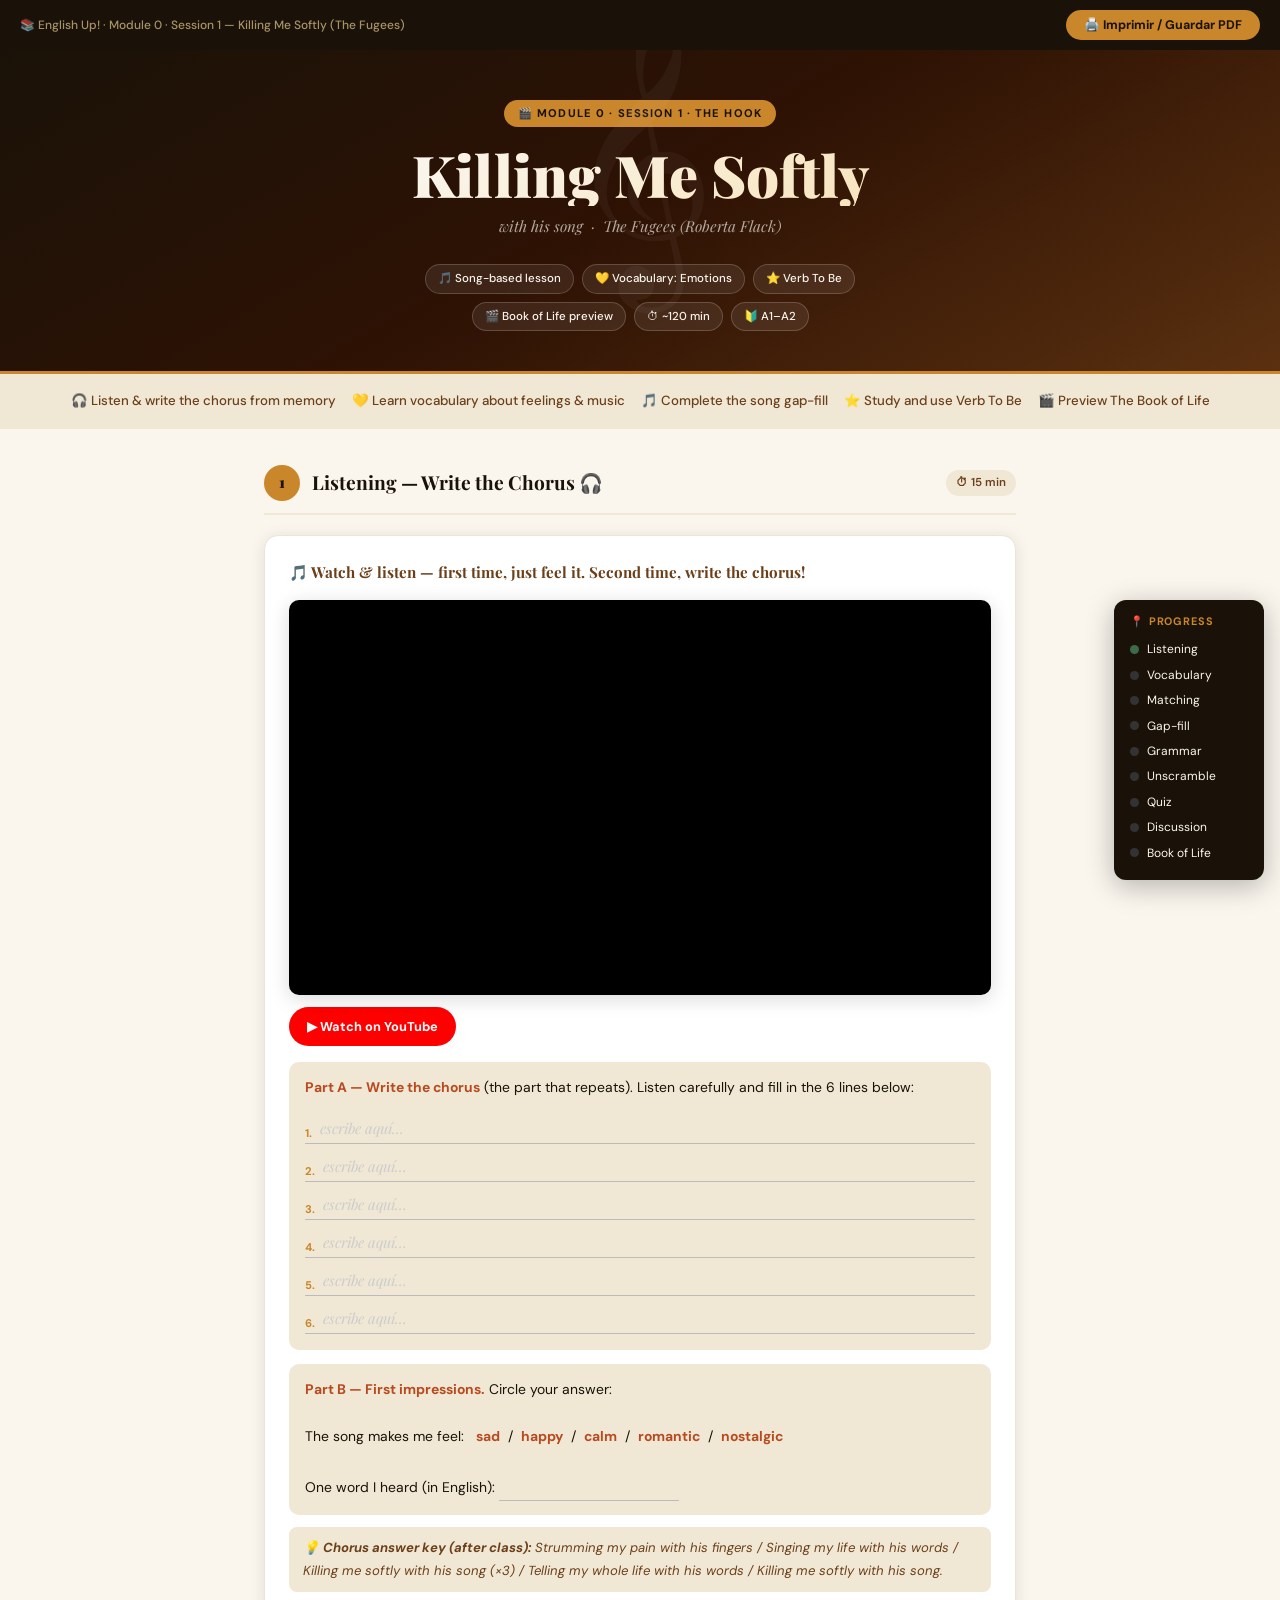
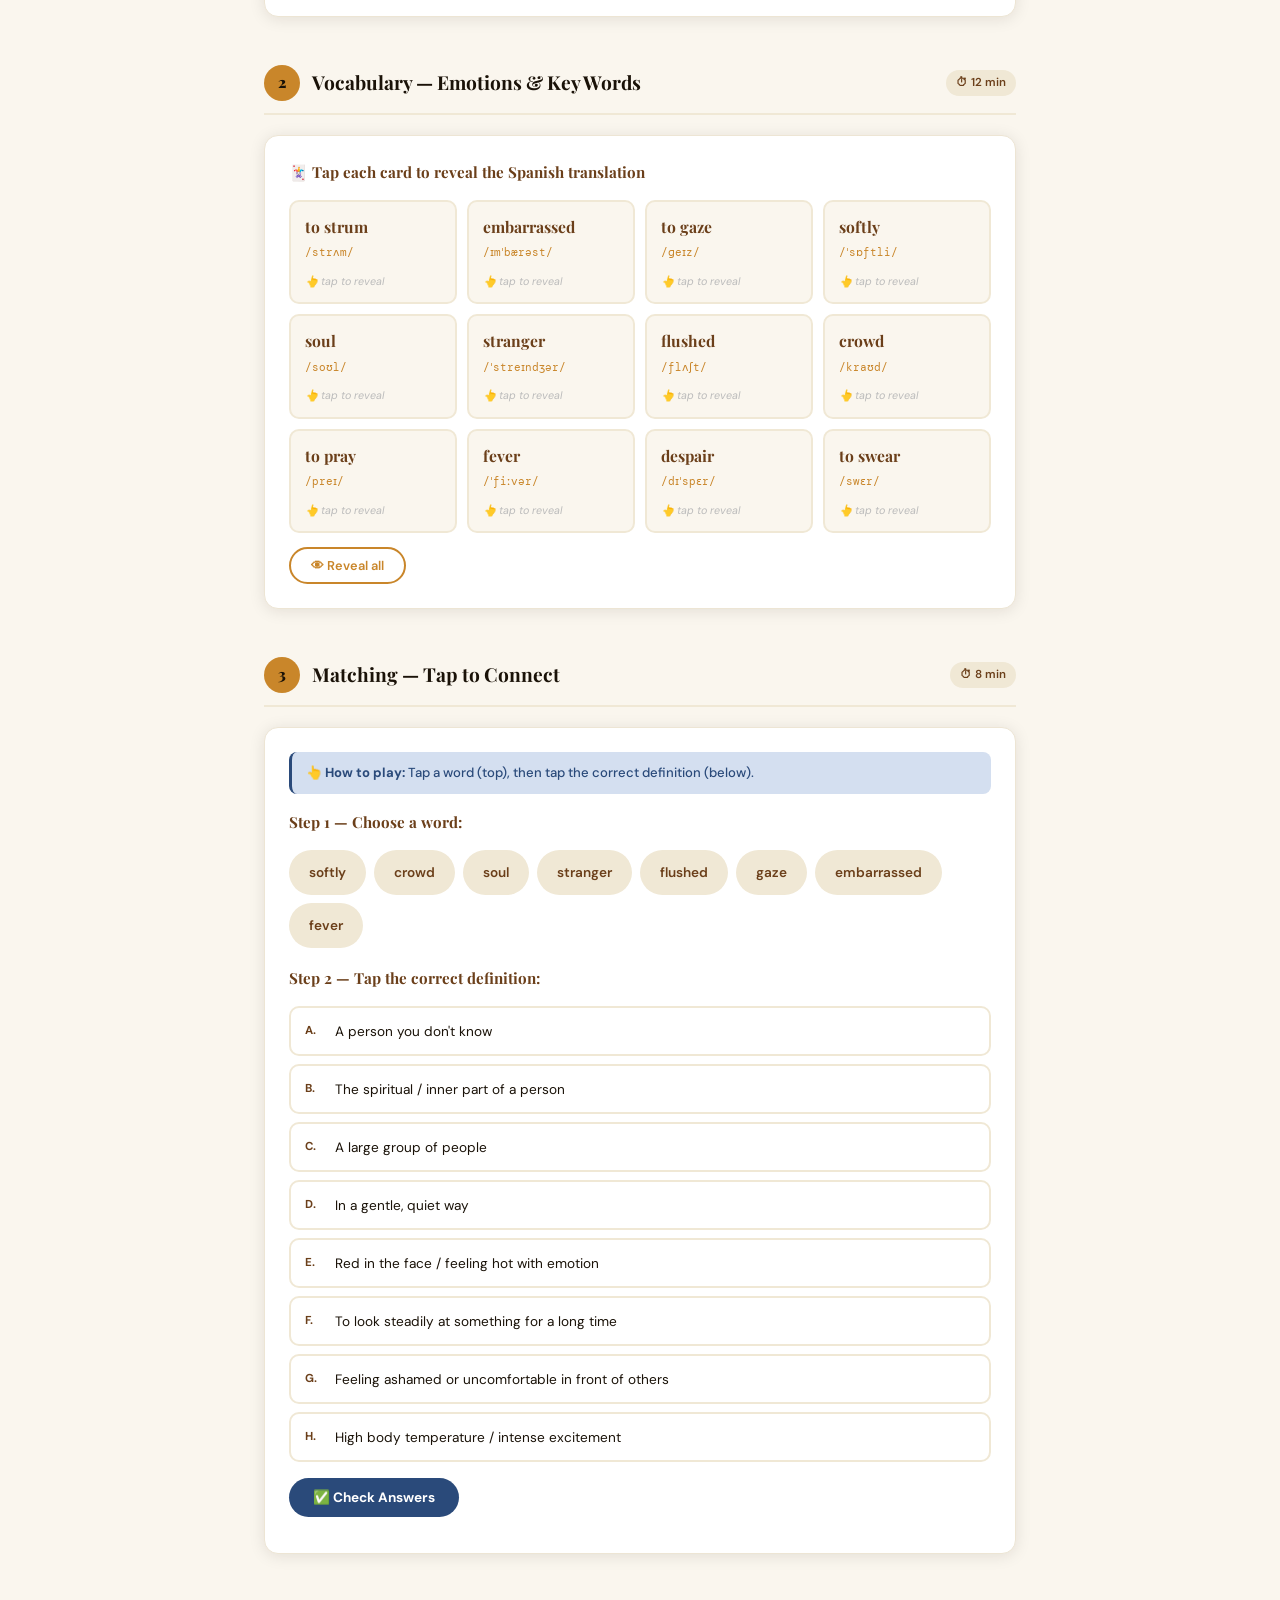
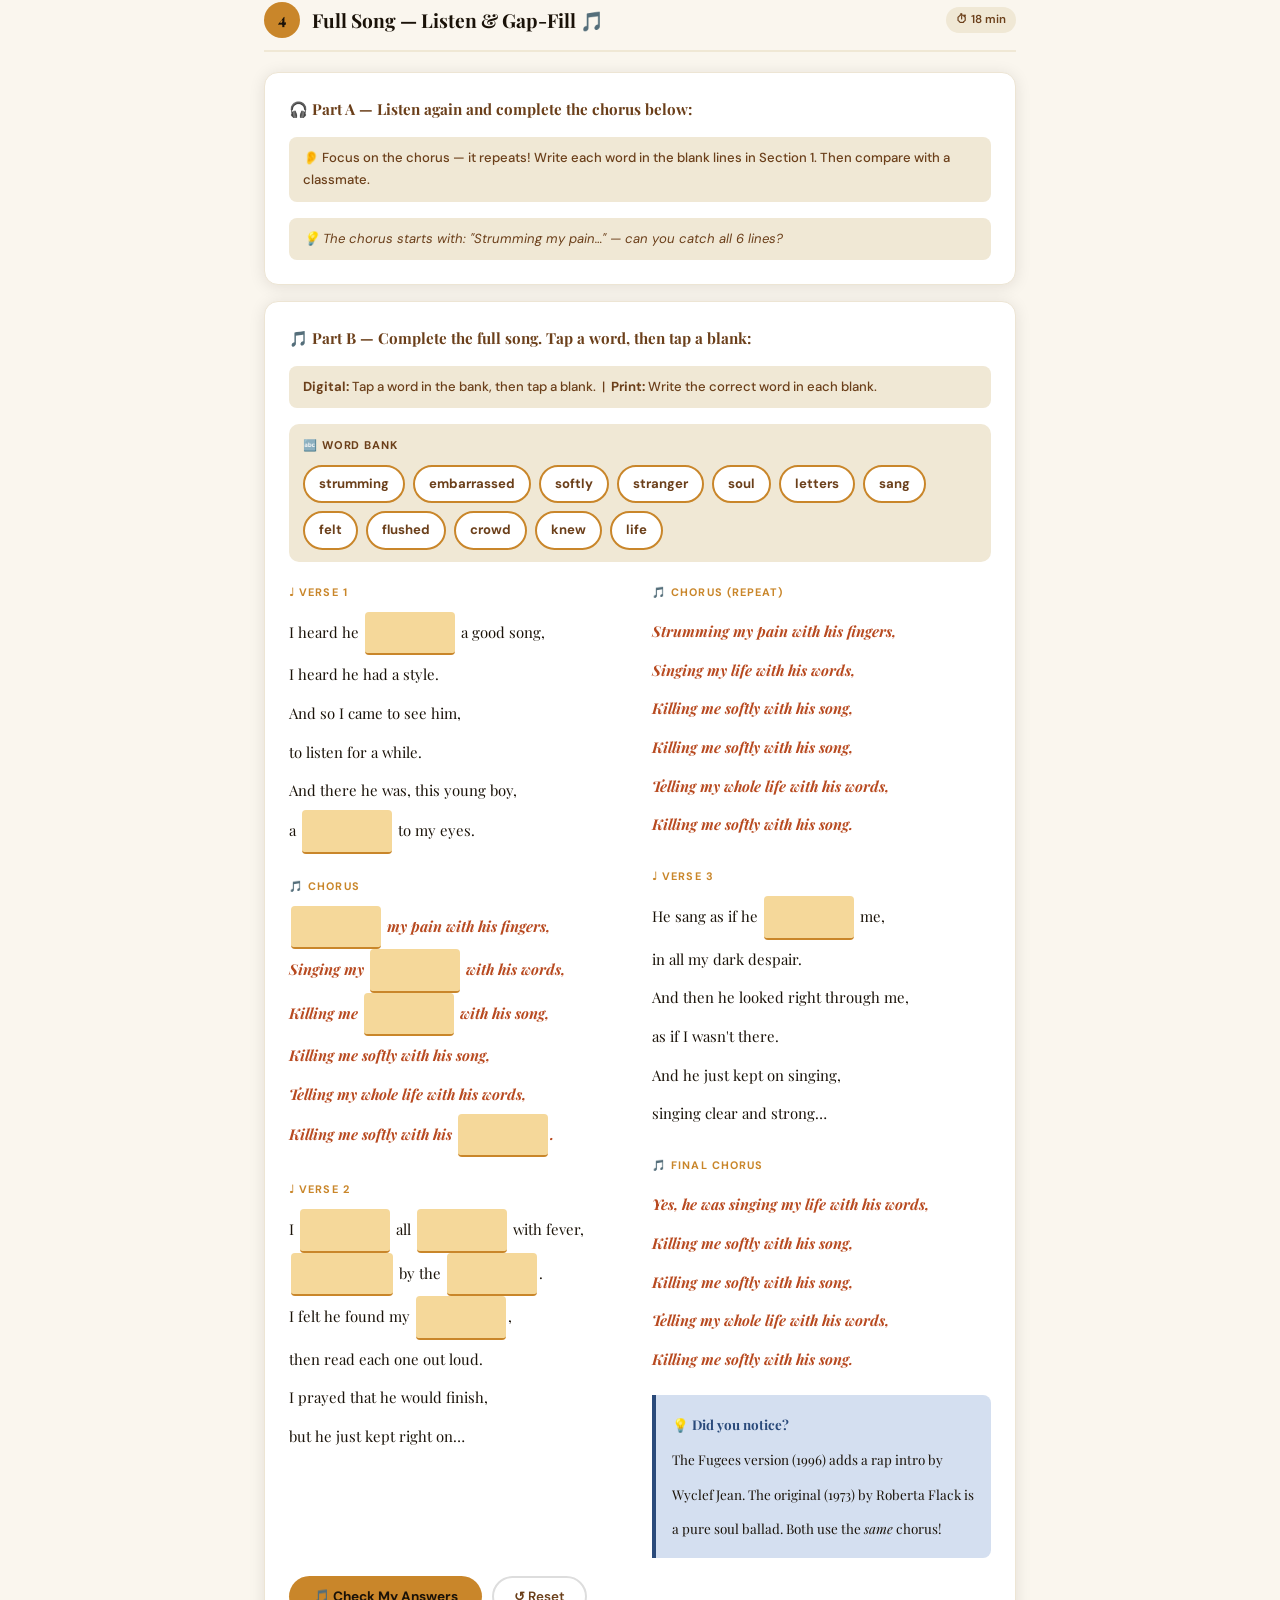
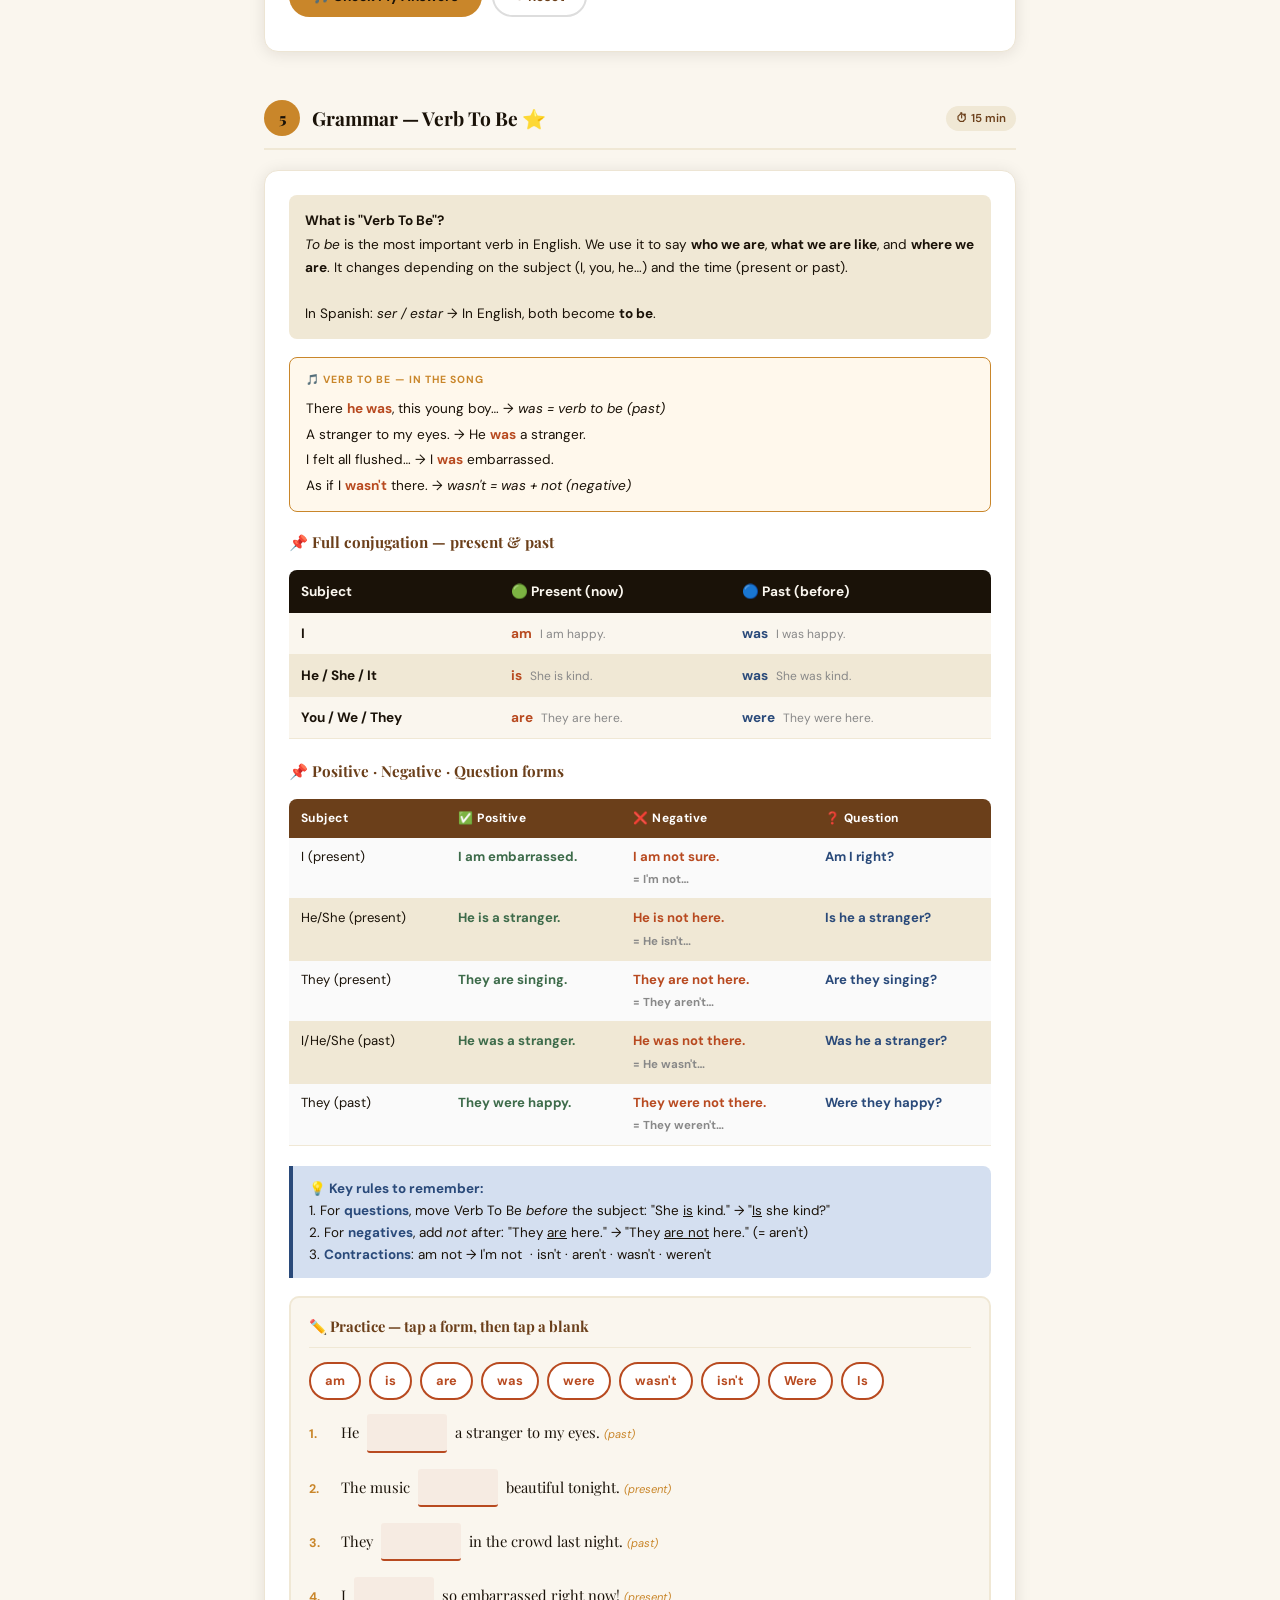
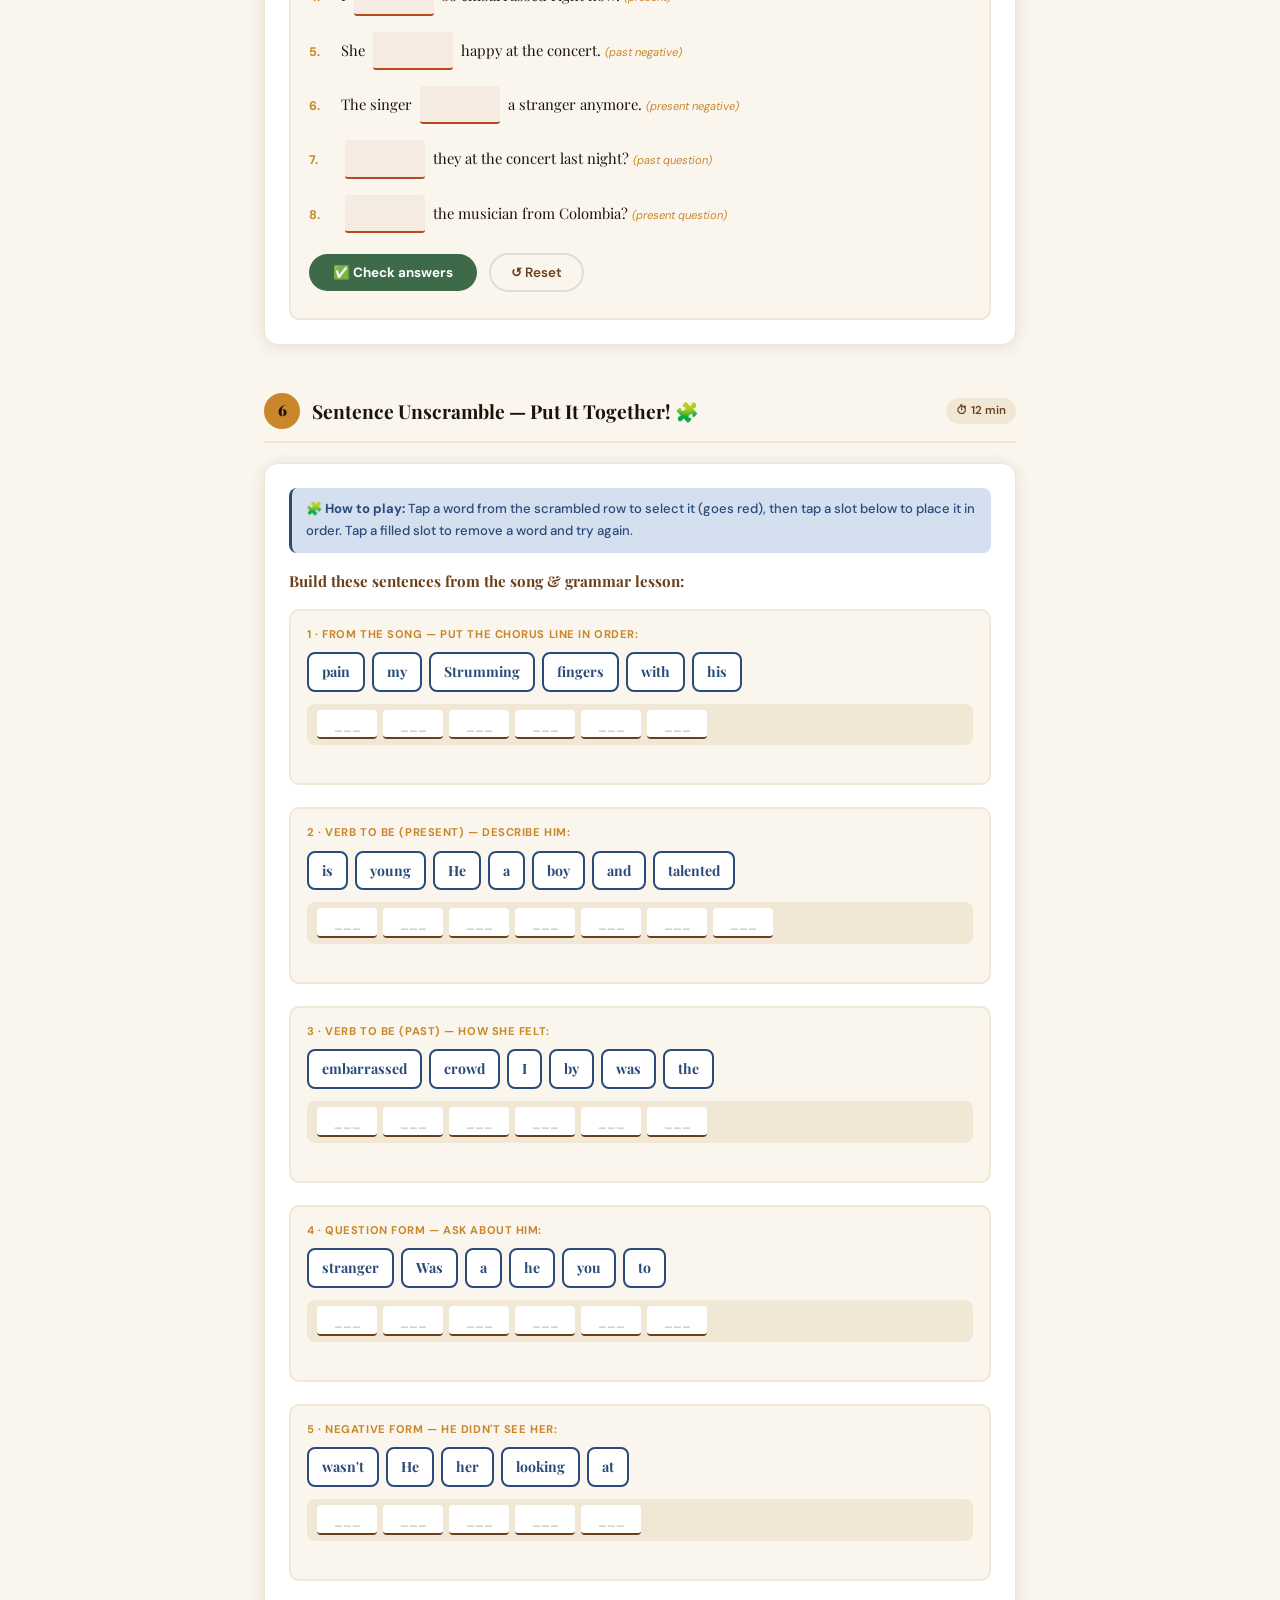
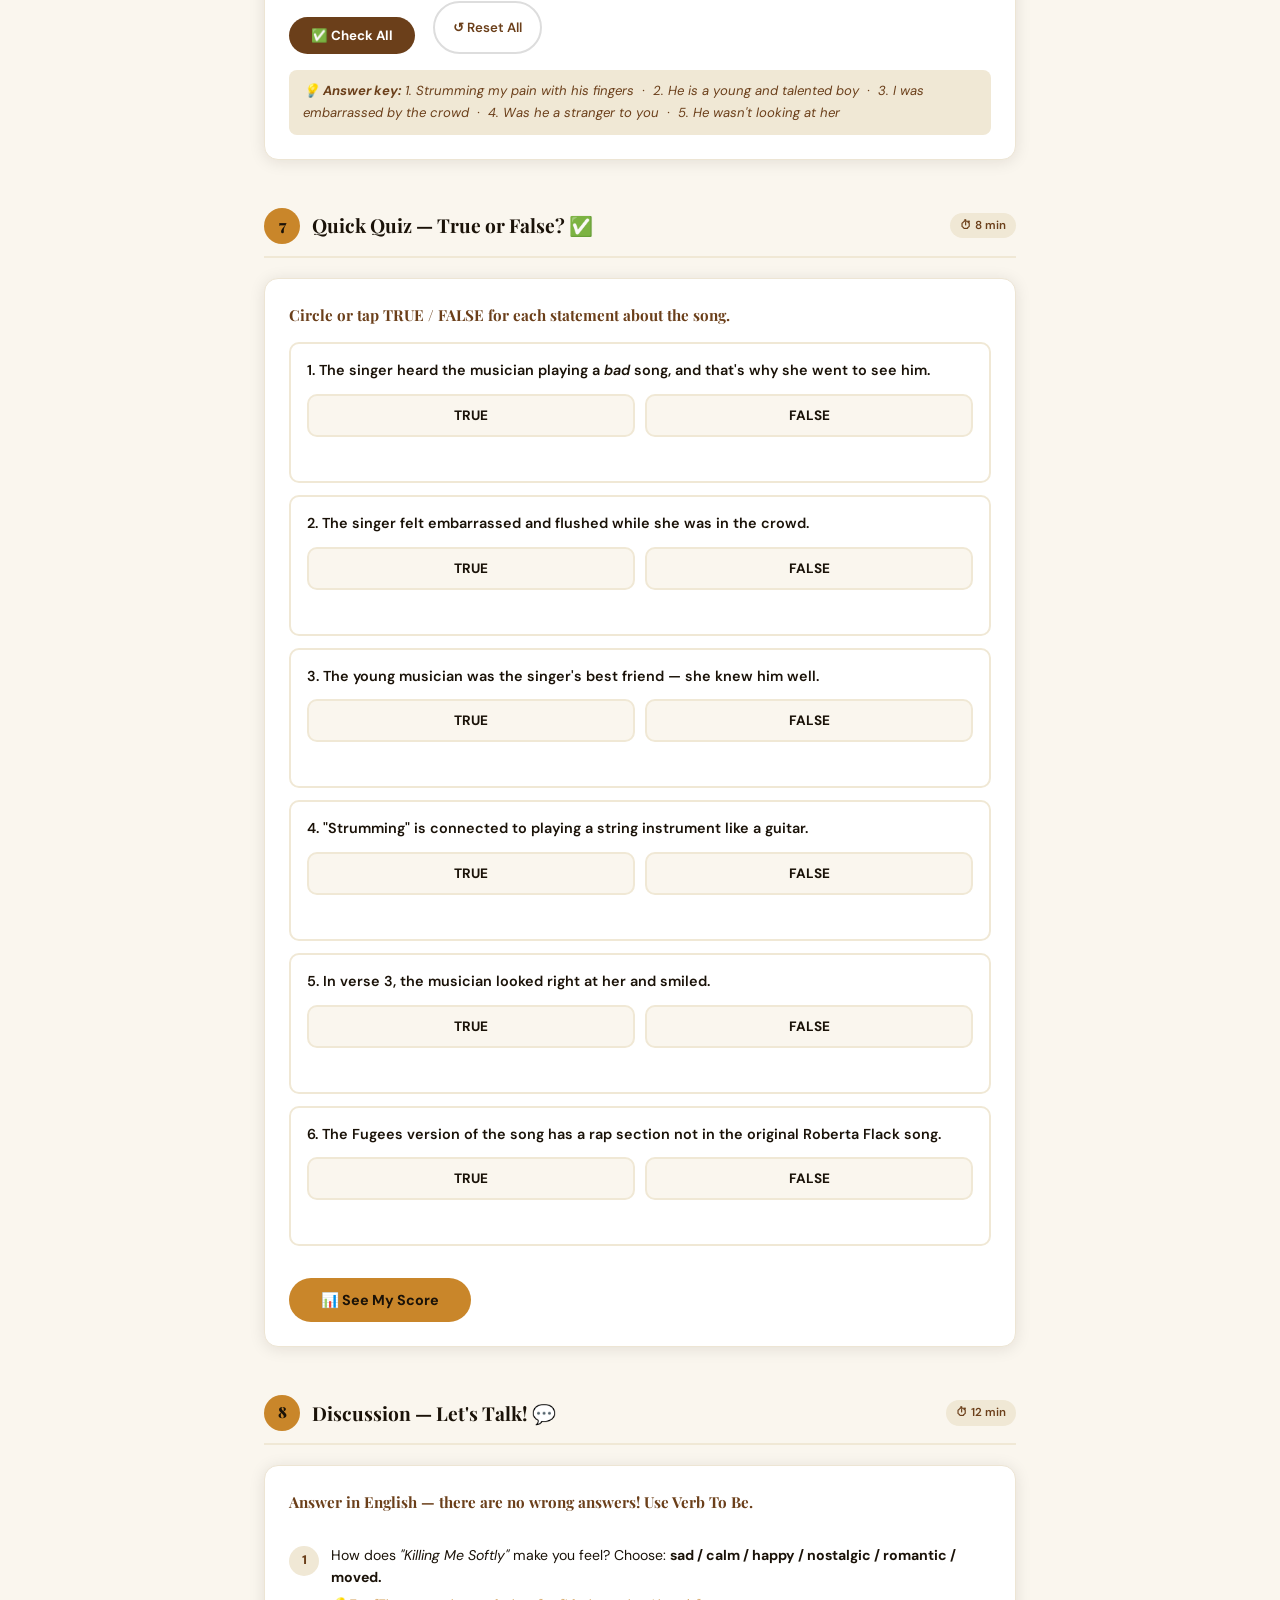
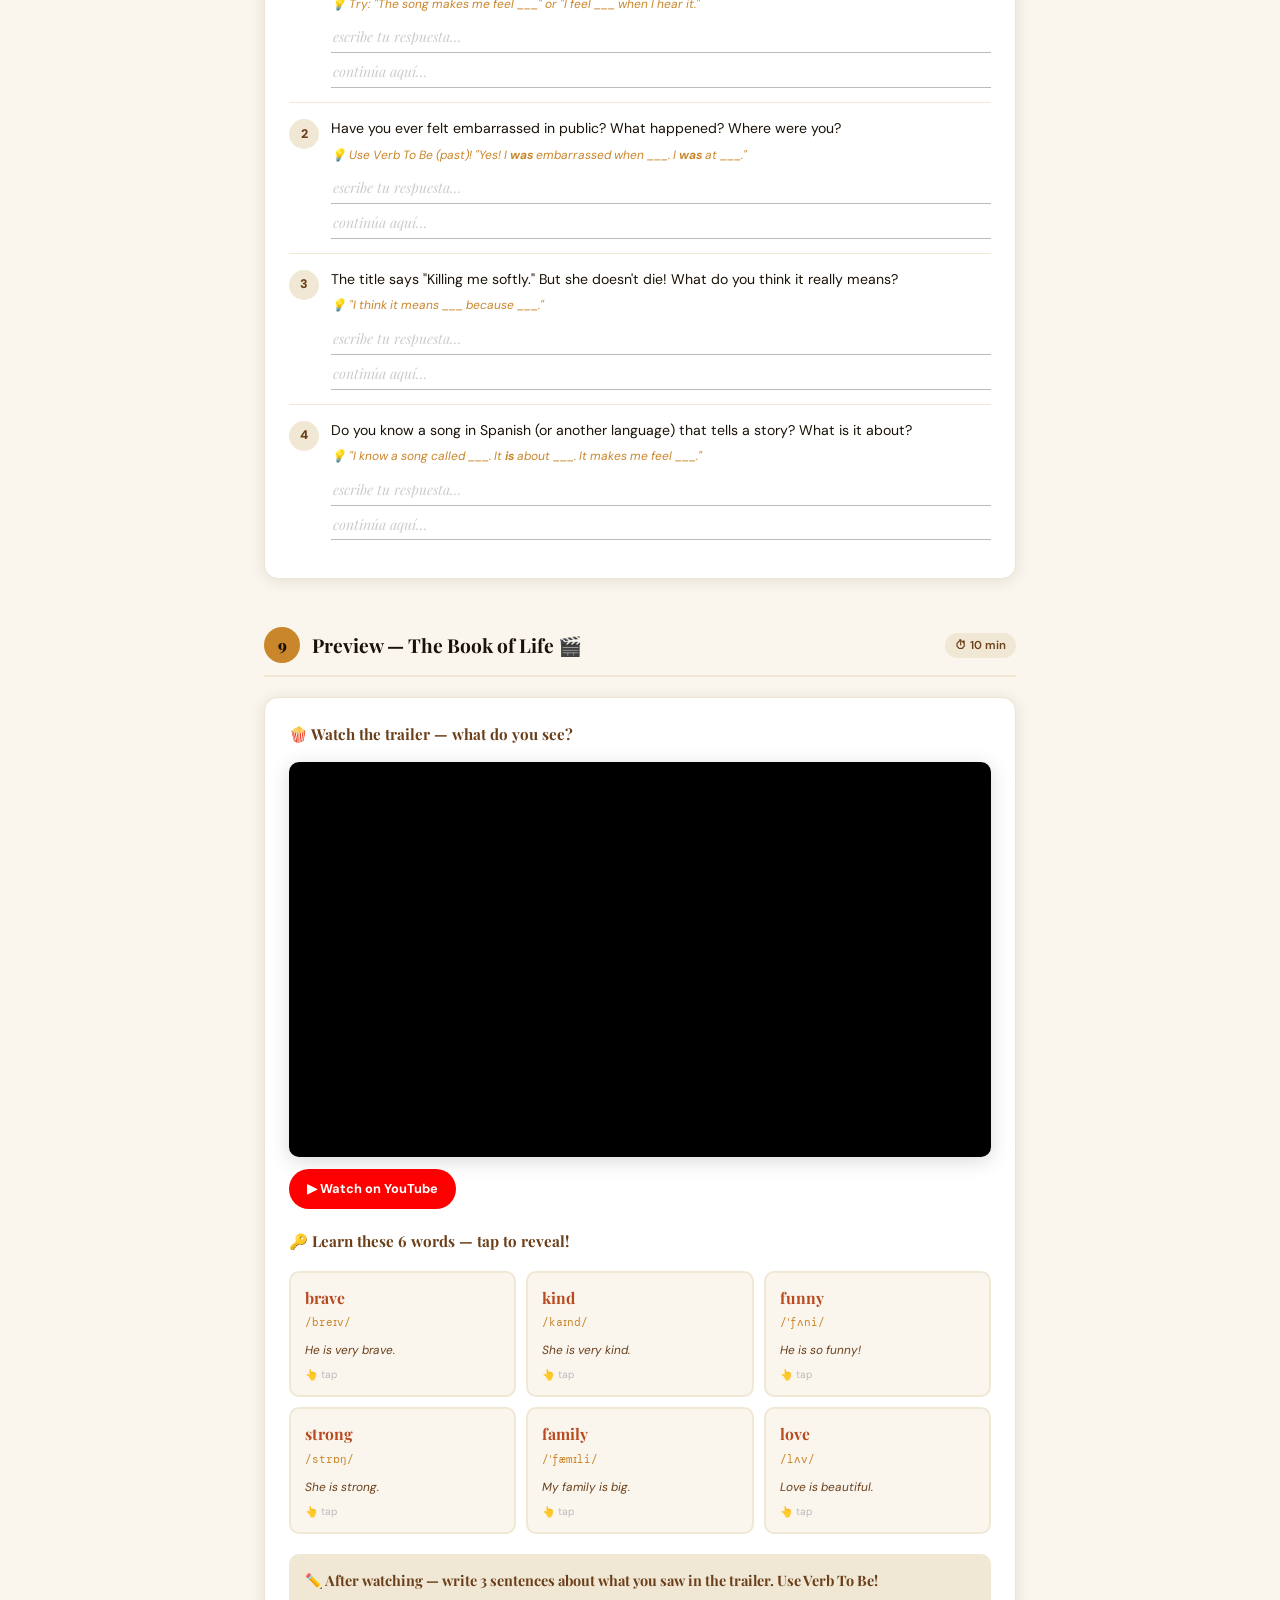
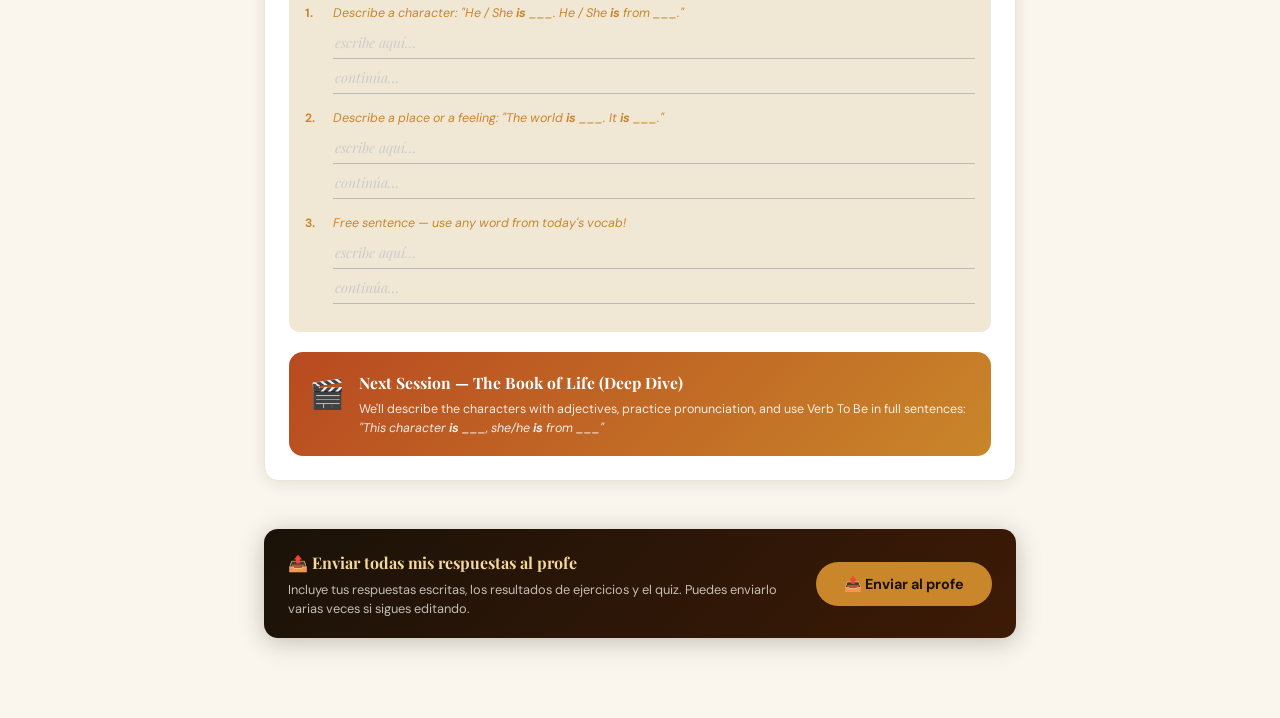
==== commit 883d48f5: "Add files via upload" ====
--- a/lessons/mod0/session1.html
+++ b/lessons/mod0/session1.html
@@ -520,6 +520,49 @@
 .nb-title { font-family: var(--font-h); font-weight: 700; font-size: .98rem; }
 .nb-sub { font-size: .78rem; opacity: .88; margin-top: 4px; line-height: 1.5; }
 
+/* ── SEND ALL BAR ── */
+.send-all-bar {
+  background: linear-gradient(135deg, #1A1208, #3D1A06);
+  color: var(--cream);
+  border-radius: var(--radius);
+  padding: 20px 24px;
+  display: flex;
+  align-items: center;
+  gap: 16px;
+  flex-wrap: wrap;
+  margin-top: 32px;
+  box-shadow: 0 4px 24px rgba(26,18,8,.25);
+}
+.sab-left { flex: 1; min-width: 200px; }
+.sab-title { font-family: var(--font-h); font-weight: 700; font-size: 1rem; margin-bottom: 4px; color: var(--gold-lt); }
+.sab-desc  { font-size: .8rem; opacity: .75; line-height: 1.5; }
+.btn-send-all {
+  background: var(--gold);
+  color: var(--ink);
+  border: none;
+  padding: 13px 28px;
+  border-radius: 99px;
+  cursor: pointer;
+  font-family: var(--font-b);
+  font-weight: 700;
+  font-size: .9rem;
+  white-space: nowrap;
+  transition: background .2s;
+  flex-shrink: 0;
+}
+.btn-send-all:hover { background: var(--gold-lt); }
+.sab-sent {
+  font-size: .85rem;
+  font-weight: 700;
+  color: #86efac;
+  display: none;
+  flex-shrink: 0;
+}
+.sab-sent.show { display: block; }
+@media (max-width: 480px) {
+  .btn-send-all { width: 100%; }
+}
+
 /* ── PROGRESS TRACKER ── */
 .progress-tracker {
   position: fixed; bottom: 20px; right: 16px; z-index: 90;
@@ -539,7 +582,7 @@
   75%    { transform: translateX(5px);  }
 }
 
-/* ── EDITABLE LINES (tipo papel, clicable en digital) ── */
+/* ── EDITABLE LINES ── */
 .write-line {
   position: relative;
   border-bottom: 1.5px solid #bbb;
@@ -582,7 +625,6 @@
   border-bottom-color: var(--gold);
   background: rgba(201,134,42,.04);
 }
-/* Para líneas sin número (discussion, trailer) */
 .write-line.no-num::before { display: none; }
 .write-line.no-num [contenteditable] { padding-left: 0; }
 
@@ -590,54 +632,23 @@
 .unscramble-list { display: flex; flex-direction: column; gap: 22px; }
 .us-item { background: var(--cream); border: 2px solid var(--parchment); border-radius: 10px; padding: 14px 16px; }
 .us-num  { font-size: .7rem; font-weight: 700; color: var(--gold); font-family: var(--font-b); margin-bottom: 8px; letter-spacing:.05em; text-transform:uppercase; }
-.us-chips-row {
-  display: flex;
-  flex-wrap: wrap;
-  gap: 7px;
-  margin-bottom: 12px;
-  min-height: 38px;
-}
+.us-chips-row { display: flex; flex-wrap: wrap; gap: 7px; margin-bottom: 12px; min-height: 38px; }
 .us-chip {
-  background: white;
-  border: 2px solid var(--blue);
-  color: var(--blue);
-  border-radius: 8px;
-  padding: 6px 13px;
-  cursor: pointer;
-  font-family: var(--font-h);
-  font-weight: 700;
-  font-size: .88rem;
-  transition: all .18s;
-  user-select: none;
-  -webkit-tap-highlight-color: transparent;
+  background: white; border: 2px solid var(--blue); color: var(--blue); border-radius: 8px;
+  padding: 6px 13px; cursor: pointer; font-family: var(--font-h); font-weight: 700; font-size: .88rem;
+  transition: all .18s; user-select: none; -webkit-tap-highlight-color: transparent;
 }
 .us-chip:hover, .us-chip:active { background: var(--blue); color: white; }
 .us-chip.us-selected { background: var(--rust); border-color: var(--rust); color: white; transform: scale(1.07); }
 .us-chip.us-placed   { opacity: .28; pointer-events: none; text-decoration: line-through; }
 .us-answer-row {
-  display: flex;
-  flex-wrap: wrap;
-  gap: 6px;
-  min-height: 36px;
-  background: var(--parchment);
-  border-radius: 8px;
-  padding: 6px 10px;
-  align-items: center;
+  display: flex; flex-wrap: wrap; gap: 6px; min-height: 36px;
+  background: var(--parchment); border-radius: 8px; padding: 6px 10px; align-items: center;
 }
 .us-slot {
-  display: inline-block;
-  min-width: 60px;
-  border-bottom: 2px solid var(--brown);
-  padding: 2px 8px;
-  font-family: var(--font-h);
-  font-weight: 700;
-  font-size: .88rem;
-  color: var(--brown);
-  cursor: pointer;
-  background: white;
-  border-radius: 4px;
-  transition: all .18s;
-  text-align: center;
+  display: inline-block; min-width: 60px; border-bottom: 2px solid var(--brown); padding: 2px 8px;
+  font-family: var(--font-h); font-weight: 700; font-size: .88rem; color: var(--brown);
+  cursor: pointer; background: white; border-radius: 4px; transition: all .18s; text-align: center;
   -webkit-tap-highlight-color: transparent;
 }
 .us-slot:empty::before { content: '___'; color: #ccc; }
@@ -646,36 +657,20 @@
 .us-slot.us-wrong   { background: #FDECEA; border-color: var(--rust); color: var(--rust); animation: shake .4s; }
 .us-feedback { font-size: .78rem; font-weight: 700; margin-top: 8px; min-height: 16px; }
 .us-check-btn {
-  margin-top: 16px;
-  background: var(--brown);
-  color: white;
-  border: none;
-  padding: 10px 22px;
-  border-radius: 99px;
-  cursor: pointer;
-  font-family: var(--font-b);
-  font-weight: 700;
-  font-size: .83rem;
-  transition: background .2s;
+  margin-top: 16px; background: var(--brown); color: white; border: none;
+  padding: 10px 22px; border-radius: 99px; cursor: pointer;
+  font-family: var(--font-b); font-weight: 700; font-size: .83rem; transition: background .2s;
 }
 .us-check-btn:hover { background: var(--rust); }
 .us-reset-btn {
-  background: none;
-  border: 2px solid #DDD;
-  color: var(--brown);
-  padding: 9px 18px;
-  border-radius: 99px;
-  cursor: pointer;
-  font-family: var(--font-b);
-  font-weight: 600;
-  font-size: .83rem;
-  transition: all .2s;
-  margin-left: 8px;
+  background: none; border: 2px solid #DDD; color: var(--brown); padding: 9px 18px;
+  border-radius: 99px; cursor: pointer; font-family: var(--font-b); font-weight: 600;
+  font-size: .83rem; transition: all .2s; margin-left: 8px;
 }
 .us-reset-btn:hover { border-color: var(--brown); }
 #us-score { margin-top: 12px; font-weight: 700; font-size: .85rem; }
 
-/* ── PRINT: unscramble ── */
+/* ── PRINT ── */
 @media print {
   .us-chips-row { display: flex !important; flex-wrap: wrap; gap: 5pt; margin-bottom: 6pt; }
   .us-chip { border: 1pt solid #777 !important; background: #F5F5F5 !important; color: #333 !important; font-size: 9pt !important; padding: 3pt 8pt !important; cursor: default; pointer-events: none; }
@@ -684,31 +679,20 @@
   .us-slot { border-bottom: 1.5pt solid #888 !important; background: white !important; color: white !important; min-width: 50pt; }
   .us-slot.us-correct, .us-slot.us-wrong { color: white !important; background: white !important; border-color: #888 !important; }
   .us-check-btn, .us-reset-btn, #us-score, .us-feedback { display: none !important; }
-  /* Líneas clicables → solo la línea, sin el contenteditable visible */
   .write-line [contenteditable] { color: transparent !important; background: transparent !important; min-height: 20pt; }
   .write-line:focus-within { background: transparent !important; }
-}
-
-/* ══════════════════════════════════════════════
-   PRINT STYLES — clean worksheet, NO answers
-══════════════════════════════════════════════ */
+  .send-all-bar { display: none !important; }
+}
+
 @media print {
-  /* === HIDE screen-only elements === */
-  .print-bar .btn-print,
-  .progress-tracker,
-  .video-wrap,
-  .btn-yt, .btn-yt-alt, .video-links,
+  .print-bar .btn-print, .progress-tracker,
+  .video-wrap, .btn-yt, .btn-yt-alt, .video-links,
   .lyrics-check-btn, .lyrics-reset-btn, .lyrics-actions,
-  .match-check-btn,
-  .quiz-submit-btn,
-  .reveal-all-btn,
-  .word-bank-wrap,
-  .next-banner,
-  #match-feedback, #lyrics-score, #quiz-result,
-  .quiz-feedback,
+  .match-check-btn, .quiz-submit-btn, .reveal-all-btn,
+  .word-bank-wrap, .next-banner,
+  #match-feedback, #lyrics-score, #quiz-result, .quiz-feedback,
   .gp-wordbank, .gp-check-btn, .gp-reset-btn, #gp-score,
   iframe { display: none !important; }
-
   * { -webkit-print-color-adjust: exact !important; print-color-adjust: exact !important; }
   body { background: white !important; font-size: 10.5pt; color: #111; }
   .hero { background: #1A1208 !important; padding: 14pt 0; }
@@ -724,81 +708,45 @@
   .section-title { font-size: 12pt; }
   .section-time { display: none; }
   .print-bar { background: #EEE !important; color: #333 !important; padding: 5pt 10pt; font-size: 8pt; }
-
-  /* === LISTENING WRITE LINES === */
   .write-line { border-bottom: 1.5pt solid #888 !important; min-height: 26pt !important; display: block; }
   .listen-task { background: #F0E8D5 !important; border: 1pt solid #CCC; }
-
-  /* === VOCAB === */
   .vocab-card { break-inside: avoid; border: 1pt solid #CCC !important; padding: 7pt 9pt !important; background: white !important; min-height: 0 !important; cursor: default; }
   .vocab-translation { display: none !important; }
   .vocab-hint { display: none !important; }
   .vocab-card.revealed { background: white !important; border: 1pt solid #CCC !important; }
-
-  /* === MATCHING — print word list as static text === */
   .match-instructions { background: #F0E8D5 !important; border: 1pt solid #CCC !important; border-left: 3pt solid #C9862A !important; font-size: 8.5pt; }
   .match-words-row { display: none !important; }
-  .match-instructions::after {
-    content: "Palabras: softly · crowd · soul · stranger · flushed · gaze · embarrassed · fever";
-    display: block; font-weight: 700; margin-top: 5pt; font-size: 9pt; color: #333;
-  }
+  .match-instructions::after { content: "Palabras: softly · crowd · soul · stranger · flushed · gaze · embarrassed · fever"; display: block; font-weight: 700; margin-top: 5pt; font-size: 9pt; color: #333; }
   .match-defs { display: block; }
   .match-def-row { border: 1pt solid #DDD !important; margin-bottom: 5pt; cursor: default; background: #FAFAFA !important; break-inside: avoid; }
   .match-def-placed { display: none !important; }
   .match-def-row::after { content: "Answer: _______________"; font-family: monospace; font-size: 9pt; color: #888; white-space: nowrap; margin-left: 8pt; flex-shrink: 0; }
-
-  /* === LYRICS === */
   .lyrics-columns { flex-direction: row !important; gap: 14pt; }
   .lyrics-col { flex: 1 !important; }
   .lyrics-wrap { line-height: 2.8; font-size: 9.5pt; }
   .lyrics-instructions { background: #F0E8D5 !important; border: 1pt solid #CCC; font-size: 8.5pt; }
-  .gap-blank {
-    color: white !important; background: transparent !important;
-    border-top: none !important; border-left: none !important; border-right: none !important;
-    border-bottom: 1.5pt solid #555 !important; border-radius: 0 !important;
-    min-width: 60pt !important; display: inline-block; transform: none !important; box-shadow: none !important;
-  }
+  .gap-blank { color: white !important; background: transparent !important; border-top: none !important; border-left: none !important; border-right: none !important; border-bottom: 1.5pt solid #555 !important; border-radius: 0 !important; min-width: 60pt !important; display: inline-block; transform: none !important; box-shadow: none !important; }
   .gap-blank.filled, .gap-blank.correct-ans, .gap-blank.wrong-ans { color: white !important; background: transparent !important; border-color: #555 !important; animation: none !important; }
   .word-bank-wrap { display: block !important; background: #F5F5F5 !important; border: 1pt solid #CCC !important; border-radius: 4pt !important; padding: 6pt 8pt !important; margin-bottom: 8pt !important; }
   .word-bank { display: none !important; }
   .word-bank-label { display: none !important; }
-  .word-bank-wrap::after {
-    content: "📝 Word Bank: strumming · embarrassed · softly · stranger · soul · letters · sang · felt · flushed · crowd · knew · life";
-    display: block; font-size: 8.5pt; color: #444; font-style: italic;
-  }
-
-  /* === GRAMMAR === */
+  .word-bank-wrap::after { content: "📝 Word Bank: strumming · embarrassed · softly · stranger · soul · letters · sang · felt · flushed · crowd · knew · life"; display: block; font-size: 8.5pt; color: #444; font-style: italic; }
   .grammar-intro { background: #F0E8D5 !important; border-radius: 4pt; }
   .grammar-song-examples { background: #FFF8EC !important; border: 1pt solid #C9862A; }
   .grammar-rule-box { background: #D4DFF0 !important; border-left: 3pt solid #2A4A7A !important; }
   .grammar-practice { background: #FAFAFA !important; border: 1pt solid #CCC !important; }
   .gp-wordbank { display: none !important; }
-  .grammar-practice::before {
-    content: "✏️ Completa con: am · is · are · was · were · wasn't · isn't · Were · Is";
-    display: block; font-size: 8.5pt; color: #444; font-style: italic;
-    background: #F0E8D5; border: 1pt solid #CCC; padding: 5pt 8pt; border-radius: 3pt; margin-bottom: 8pt;
-  }
-  .gp-blank {
-    color: white !important; background: transparent !important;
-    border-top: none !important; border-left: none !important; border-right: none !important;
-    border-bottom: 1.5pt solid #555 !important; border-radius: 0 !important;
-    min-width: 55pt !important; display: inline-block;
-  }
+  .grammar-practice::before { content: "✏️ Completa con: am · is · are · was · were · wasn't · isn't · Were · Is"; display: block; font-size: 8.5pt; color: #444; font-style: italic; background: #F0E8D5; border: 1pt solid #CCC; padding: 5pt 8pt; border-radius: 3pt; margin-bottom: 8pt; }
+  .gp-blank { color: white !important; background: transparent !important; border-top: none !important; border-left: none !important; border-right: none !important; border-bottom: 1.5pt solid #555 !important; border-radius: 0 !important; min-width: 55pt !important; display: inline-block; }
   .gp-blank.gp-filled, .gp-blank.gp-correct, .gp-blank.gp-wrong { color: white !important; background: transparent !important; border-color: #555 !important; }
-
-  /* === QUIZ === */
   .quiz-card { break-inside: avoid; border: 1pt solid #CCC !important; background: white !important; }
   .tf-btns { display: flex; gap: 20pt; flex-wrap: nowrap; }
   .tf-btn { border: 1.5pt solid #AAA !important; background: white !important; color: #333 !important; padding: 4pt 18pt !important; font-size: 9pt !important; }
   .tf-btn.sel-t, .tf-btn.sel-f, .tf-btn.correct, .tf-btn.wrong { background: white !important; color: #333 !important; border-color: #AAA !important; }
-
-  /* === DISCUSSION === */
   .discussion-list li { break-inside: avoid; }
   .disc-line { border-bottom: 1pt solid #999 !important; min-height: 20pt; display: flex !important; }
   .disc-line [contenteditable] { color: transparent !important; min-height: 18pt; }
   .disc-lines { margin-top: 6pt; gap: 5pt; }
-
-  /* === TRAILER / BOL === */
   .bol-vocab-card { break-inside: avoid; border: 1pt solid #CCC !important; background: white !important; min-height: 0 !important; }
   .bol-translation { display: none !important; }
   .bol-hint { display: none !important; }
@@ -806,7 +754,6 @@
   .trailer-task { background: #F0E8D5 !important; border: 1pt solid #CCC; }
   .tw-line { border-bottom: 1pt solid #999 !important; min-height: 20pt; display: flex !important; }
   .tw-line [contenteditable] { color: transparent !important; min-height: 18pt; }
-
   @page { margin: 1.6cm 2cm; size: A4; }
   h2, h3, .section-title, .card-title { break-after: avoid; }
 }
@@ -881,12 +828,12 @@
     <div class="listen-task">
       <strong>Part A — Write the chorus</strong> (the part that repeats). Listen carefully and fill in the 6 lines below:
       <div class="write-lines">
-        <div class="write-line" data-num="1."><div contenteditable="true" data-placeholder="escribe aquí…"></div></div>
-        <div class="write-line" data-num="2."><div contenteditable="true" data-placeholder="escribe aquí…"></div></div>
-        <div class="write-line" data-num="3."><div contenteditable="true" data-placeholder="escribe aquí…"></div></div>
-        <div class="write-line" data-num="4."><div contenteditable="true" data-placeholder="escribe aquí…"></div></div>
-        <div class="write-line" data-num="5."><div contenteditable="true" data-placeholder="escribe aquí…"></div></div>
-        <div class="write-line" data-num="6."><div contenteditable="true" data-placeholder="escribe aquí…"></div></div>
+        <div class="write-line" data-num="1."><div contenteditable="true" data-placeholder="escribe aquí…" data-label="chorus_line_1"></div></div>
+        <div class="write-line" data-num="2."><div contenteditable="true" data-placeholder="escribe aquí…" data-label="chorus_line_2"></div></div>
+        <div class="write-line" data-num="3."><div contenteditable="true" data-placeholder="escribe aquí…" data-label="chorus_line_3"></div></div>
+        <div class="write-line" data-num="4."><div contenteditable="true" data-placeholder="escribe aquí…" data-label="chorus_line_4"></div></div>
+        <div class="write-line" data-num="5."><div contenteditable="true" data-placeholder="escribe aquí…" data-label="chorus_line_5"></div></div>
+        <div class="write-line" data-num="6."><div contenteditable="true" data-placeholder="escribe aquí…" data-label="chorus_line_6"></div></div>
       </div>
     </div>
 
@@ -895,7 +842,7 @@
       <br><br>
       The song makes me feel: &nbsp; <strong>sad</strong> &nbsp;/&nbsp; <strong>happy</strong> &nbsp;/&nbsp; <strong>calm</strong> &nbsp;/&nbsp; <strong>romantic</strong> &nbsp;/&nbsp; <strong>nostalgic</strong>
       <br><br>
-      One word I heard (in English): ________________________________
+      One word I heard (in English): <span contenteditable="true" data-label="word_i_heard" style="display:inline-block;min-width:180px;border-bottom:1.5px solid #bbb;padding:2px 4px;outline:none;font-family:var(--font-h);caret-color:var(--rust);" data-placeholder="…"></span>
     </div>
 
     <div class="tip-box">
@@ -914,54 +861,18 @@
   <div class="card">
     <div class="card-title">🃏 Tap each card to reveal the Spanish translation</div>
     <div class="vocab-grid" id="vocabGrid">
-      <div class="vocab-card" onclick="revealVocab(this)">
-        <div class="vocab-word">to strum</div><div class="vocab-pron">/strʌm/</div>
-        <div class="vocab-translation">🇪🇸 rasguear (guitarra)</div><div class="vocab-hint">👆 tap to reveal</div>
-      </div>
-      <div class="vocab-card" onclick="revealVocab(this)">
-        <div class="vocab-word">embarrassed</div><div class="vocab-pron">/ɪmˈbærəst/</div>
-        <div class="vocab-translation">🇪🇸 avergonzada/o</div><div class="vocab-hint">👆 tap to reveal</div>
-      </div>
-      <div class="vocab-card" onclick="revealVocab(this)">
-        <div class="vocab-word">to gaze</div><div class="vocab-pron">/ɡeɪz/</div>
-        <div class="vocab-translation">🇪🇸 mirar fijamente</div><div class="vocab-hint">👆 tap to reveal</div>
-      </div>
-      <div class="vocab-card" onclick="revealVocab(this)">
-        <div class="vocab-word">softly</div><div class="vocab-pron">/ˈsɒftli/</div>
-        <div class="vocab-translation">🇪🇸 suavemente</div><div class="vocab-hint">👆 tap to reveal</div>
-      </div>
-      <div class="vocab-card" onclick="revealVocab(this)">
-        <div class="vocab-word">soul</div><div class="vocab-pron">/soʊl/</div>
-        <div class="vocab-translation">🇪🇸 alma</div><div class="vocab-hint">👆 tap to reveal</div>
-      </div>
-      <div class="vocab-card" onclick="revealVocab(this)">
-        <div class="vocab-word">stranger</div><div class="vocab-pron">/ˈstreɪndʒər/</div>
-        <div class="vocab-translation">🇪🇸 extraño / desconocido</div><div class="vocab-hint">👆 tap to reveal</div>
-      </div>
-      <div class="vocab-card" onclick="revealVocab(this)">
-        <div class="vocab-word">flushed</div><div class="vocab-pron">/flʌʃt/</div>
-        <div class="vocab-translation">🇪🇸 sonrojada/o</div><div class="vocab-hint">👆 tap to reveal</div>
-      </div>
-      <div class="vocab-card" onclick="revealVocab(this)">
-        <div class="vocab-word">crowd</div><div class="vocab-pron">/kraʊd/</div>
-        <div class="vocab-translation">🇪🇸 multitud / público</div><div class="vocab-hint">👆 tap to reveal</div>
-      </div>
-      <div class="vocab-card" onclick="revealVocab(this)">
-        <div class="vocab-word">to pray</div><div class="vocab-pron">/preɪ/</div>
-        <div class="vocab-translation">🇪🇸 rezar / rogar</div><div class="vocab-hint">👆 tap to reveal</div>
-      </div>
-      <div class="vocab-card" onclick="revealVocab(this)">
-        <div class="vocab-word">fever</div><div class="vocab-pron">/ˈfiːvər/</div>
-        <div class="vocab-translation">🇪🇸 fiebre / ardor</div><div class="vocab-hint">👆 tap to reveal</div>
-      </div>
-      <div class="vocab-card" onclick="revealVocab(this)">
-        <div class="vocab-word">despair</div><div class="vocab-pron">/dɪˈspɛr/</div>
-        <div class="vocab-translation">🇪🇸 desesperación</div><div class="vocab-hint">👆 tap to reveal</div>
-      </div>
-      <div class="vocab-card" onclick="revealVocab(this)">
-        <div class="vocab-word">to swear</div><div class="vocab-pron">/swɛr/</div>
-        <div class="vocab-translation">🇪🇸 jurar</div><div class="vocab-hint">👆 tap to reveal</div>
-      </div>
+      <div class="vocab-card" onclick="revealVocab(this)"><div class="vocab-word">to strum</div><div class="vocab-pron">/strʌm/</div><div class="vocab-translation">🇪🇸 rasguear (guitarra)</div><div class="vocab-hint">👆 tap to reveal</div></div>
+      <div class="vocab-card" onclick="revealVocab(this)"><div class="vocab-word">embarrassed</div><div class="vocab-pron">/ɪmˈbærəst/</div><div class="vocab-translation">🇪🇸 avergonzada/o</div><div class="vocab-hint">👆 tap to reveal</div></div>
+      <div class="vocab-card" onclick="revealVocab(this)"><div class="vocab-word">to gaze</div><div class="vocab-pron">/ɡeɪz/</div><div class="vocab-translation">🇪🇸 mirar fijamente</div><div class="vocab-hint">👆 tap to reveal</div></div>
+      <div class="vocab-card" onclick="revealVocab(this)"><div class="vocab-word">softly</div><div class="vocab-pron">/ˈsɒftli/</div><div class="vocab-translation">🇪🇸 suavemente</div><div class="vocab-hint">👆 tap to reveal</div></div>
+      <div class="vocab-card" onclick="revealVocab(this)"><div class="vocab-word">soul</div><div class="vocab-pron">/soʊl/</div><div class="vocab-translation">🇪🇸 alma</div><div class="vocab-hint">👆 tap to reveal</div></div>
+      <div class="vocab-card" onclick="revealVocab(this)"><div class="vocab-word">stranger</div><div class="vocab-pron">/ˈstreɪndʒər/</div><div class="vocab-translation">🇪🇸 extraño / desconocido</div><div class="vocab-hint">👆 tap to reveal</div></div>
+      <div class="vocab-card" onclick="revealVocab(this)"><div class="vocab-word">flushed</div><div class="vocab-pron">/flʌʃt/</div><div class="vocab-translation">🇪🇸 sonrojada/o</div><div class="vocab-hint">👆 tap to reveal</div></div>
+      <div class="vocab-card" onclick="revealVocab(this)"><div class="vocab-word">crowd</div><div class="vocab-pron">/kraʊd/</div><div class="vocab-translation">🇪🇸 multitud / público</div><div class="vocab-hint">👆 tap to reveal</div></div>
+      <div class="vocab-card" onclick="revealVocab(this)"><div class="vocab-word">to pray</div><div class="vocab-pron">/preɪ/</div><div class="vocab-translation">🇪🇸 rezar / rogar</div><div class="vocab-hint">👆 tap to reveal</div></div>
+      <div class="vocab-card" onclick="revealVocab(this)"><div class="vocab-word">fever</div><div class="vocab-pron">/ˈfiːvər/</div><div class="vocab-translation">🇪🇸 fiebre / ardor</div><div class="vocab-hint">👆 tap to reveal</div></div>
+      <div class="vocab-card" onclick="revealVocab(this)"><div class="vocab-word">despair</div><div class="vocab-pron">/dɪˈspɛr/</div><div class="vocab-translation">🇪🇸 desesperación</div><div class="vocab-hint">👆 tap to reveal</div></div>
+      <div class="vocab-card" onclick="revealVocab(this)"><div class="vocab-word">to swear</div><div class="vocab-pron">/swɛr/</div><div class="vocab-translation">🇪🇸 jurar</div><div class="vocab-hint">👆 tap to reveal</div></div>
     </div>
     <button class="reveal-all-btn" onclick="revealAllVocab()" id="revealAllBtn">👁 Reveal all</button>
   </div>
@@ -975,9 +886,7 @@
     <div class="section-time">⏱ 8 min</div>
   </div>
   <div class="card">
-    <div class="match-instructions">
-      👆 <strong>How to play:</strong> Tap a word (top), then tap the correct definition (below).
-    </div>
+    <div class="match-instructions">👆 <strong>How to play:</strong> Tap a word (top), then tap the correct definition (below).</div>
     <div class="card-title">Step 1 — Choose a word:</div>
     <div class="match-words-row" id="matchWords">
       <div class="match-chip" data-word="softly"      onclick="selectMatchChip(this)">softly</div>
@@ -991,79 +900,35 @@
     </div>
     <div class="card-title" style="margin-top:16px;">Step 2 — Tap the correct definition:</div>
     <div class="match-defs" id="matchDefs">
-      <div class="match-def-row" data-answer="stranger" onclick="placeMatch(this)">
-        <span class="match-def-letter">A.</span>
-        <span class="match-def-text">A person you don't know</span>
-        <span class="match-def-placed"></span>
-      </div>
-      <div class="match-def-row" data-answer="soul" onclick="placeMatch(this)">
-        <span class="match-def-letter">B.</span>
-        <span class="match-def-text">The spiritual / inner part of a person</span>
-        <span class="match-def-placed"></span>
-      </div>
-      <div class="match-def-row" data-answer="crowd" onclick="placeMatch(this)">
-        <span class="match-def-letter">C.</span>
-        <span class="match-def-text">A large group of people</span>
-        <span class="match-def-placed"></span>
-      </div>
-      <div class="match-def-row" data-answer="softly" onclick="placeMatch(this)">
-        <span class="match-def-letter">D.</span>
-        <span class="match-def-text">In a gentle, quiet way</span>
-        <span class="match-def-placed"></span>
-      </div>
-      <div class="match-def-row" data-answer="flushed" onclick="placeMatch(this)">
-        <span class="match-def-letter">E.</span>
-        <span class="match-def-text">Red in the face / feeling hot with emotion</span>
-        <span class="match-def-placed"></span>
-      </div>
-      <div class="match-def-row" data-answer="gaze" onclick="placeMatch(this)">
-        <span class="match-def-letter">F.</span>
-        <span class="match-def-text">To look steadily at something for a long time</span>
-        <span class="match-def-placed"></span>
-      </div>
-      <div class="match-def-row" data-answer="embarrassed" onclick="placeMatch(this)">
-        <span class="match-def-letter">G.</span>
-        <span class="match-def-text">Feeling ashamed or uncomfortable in front of others</span>
-        <span class="match-def-placed"></span>
-      </div>
-      <div class="match-def-row" data-answer="fever" onclick="placeMatch(this)">
-        <span class="match-def-letter">H.</span>
-        <span class="match-def-text">High body temperature / intense excitement</span>
-        <span class="match-def-placed"></span>
-      </div>
+      <div class="match-def-row" data-answer="stranger"    onclick="placeMatch(this)"><span class="match-def-letter">A.</span><span class="match-def-text">A person you don't know</span><span class="match-def-placed"></span></div>
+      <div class="match-def-row" data-answer="soul"        onclick="placeMatch(this)"><span class="match-def-letter">B.</span><span class="match-def-text">The spiritual / inner part of a person</span><span class="match-def-placed"></span></div>
+      <div class="match-def-row" data-answer="crowd"       onclick="placeMatch(this)"><span class="match-def-letter">C.</span><span class="match-def-text">A large group of people</span><span class="match-def-placed"></span></div>
+      <div class="match-def-row" data-answer="softly"      onclick="placeMatch(this)"><span class="match-def-letter">D.</span><span class="match-def-text">In a gentle, quiet way</span><span class="match-def-placed"></span></div>
+      <div class="match-def-row" data-answer="flushed"     onclick="placeMatch(this)"><span class="match-def-letter">E.</span><span class="match-def-text">Red in the face / feeling hot with emotion</span><span class="match-def-placed"></span></div>
+      <div class="match-def-row" data-answer="gaze"        onclick="placeMatch(this)"><span class="match-def-letter">F.</span><span class="match-def-text">To look steadily at something for a long time</span><span class="match-def-placed"></span></div>
+      <div class="match-def-row" data-answer="embarrassed" onclick="placeMatch(this)"><span class="match-def-letter">G.</span><span class="match-def-text">Feeling ashamed or uncomfortable in front of others</span><span class="match-def-placed"></span></div>
+      <div class="match-def-row" data-answer="fever"       onclick="placeMatch(this)"><span class="match-def-letter">H.</span><span class="match-def-text">High body temperature / intense excitement</span><span class="match-def-placed"></span></div>
     </div>
     <button class="match-check-btn" onclick="checkMatches()">✅ Check Answers</button>
     <div id="match-feedback"></div>
   </div>
 </section>
 
-<!-- ══ SECTION 4: LISTENING + GAP-FILL SONG ══ -->
+<!-- ══ SECTION 4: LYRICS GAP-FILL ══ -->
 <section id="sec-lyrics">
   <div class="section-header">
     <div class="section-num">4</div>
     <div class="section-title">Full Song — Listen &amp; Gap-Fill 🎵</div>
     <div class="section-time">⏱ 18 min</div>
   </div>
-
-  <!-- PART A: LISTENING — write the chorus -->
   <div class="card">
-    <div class="card-title">🎧 Part A — Listen again and complete the chorus below (write the words you hear):</div>
-    <div class="lyrics-instructions">
-      👂 Focus on the chorus — it repeats! Write each word in the blank lines provided in Section 1. Then compare with a classmate.
-    </div>
-    <div class="tip-box">
-      💡 The chorus starts with: <em>"Strumming my pain…"</em> — can you catch all 6 lines?
-    </div>
-  </div>
-
-  <!-- PART B: GAP-FILL with word bank (digital) / write in (print) -->
+    <div class="card-title">🎧 Part A — Listen again and complete the chorus below:</div>
+    <div class="lyrics-instructions">👂 Focus on the chorus — it repeats! Write each word in the blank lines in Section 1. Then compare with a classmate.</div>
+    <div class="tip-box">💡 The chorus starts with: <em>"Strumming my pain…"</em> — can you catch all 6 lines?</div>
+  </div>
   <div class="card">
     <div class="card-title">🎵 Part B — Complete the full song. Tap a word, then tap a blank:</div>
-    <div class="lyrics-instructions">
-      <strong>Digital:</strong> Tap a word in the bank, then tap a blank. &nbsp;|&nbsp; <strong>Print:</strong> Write the correct word in each blank.
-    </div>
-
-    <!-- WORD BANK -->
+    <div class="lyrics-instructions"><strong>Digital:</strong> Tap a word in the bank, then tap a blank. &nbsp;|&nbsp; <strong>Print:</strong> Write the correct word in each blank.</div>
     <div class="word-bank-wrap">
       <div class="word-bank-label">🔤 Word Bank</div>
       <div class="word-bank" id="wordBank">
@@ -1081,9 +946,7 @@
         <div class="word-chip" data-chip="life"        onclick="selectChip(this)">life</div>
       </div>
     </div>
-
     <div class="lyrics-columns">
-      <!-- LEFT -->
       <div class="lyrics-col">
         <div class="lyrics-wrap">
           <div class="verse-label">♩ Verse 1</div>
@@ -1093,7 +956,6 @@
           <span class="lyric-line">to listen for a while.</span>
           <span class="lyric-line">And there he was, this young boy,</span>
           <span class="lyric-line">a <span class="gap-blank" data-answer="stranger" onclick="fillBlank(this)">stranger</span> to my eyes.</span>
-
           <div class="verse-label">🎵 Chorus</div>
           <span class="lyric-line chorus-line"><span class="gap-blank" data-answer="strumming" onclick="fillBlank(this)">strumming</span> my pain with his fingers,</span>
           <span class="lyric-line chorus-line">Singing my <span class="gap-blank" data-answer="life" onclick="fillBlank(this)">life</span> with his words,</span>
@@ -1101,7 +963,6 @@
           <span class="lyric-line chorus-line">Killing me softly with his song,</span>
           <span class="lyric-line chorus-line">Telling my whole life with his words,</span>
           <span class="lyric-line chorus-line">Killing me softly with his <span class="gap-blank" data-answer="soul" onclick="fillBlank(this)">soul</span>.</span>
-
           <div class="verse-label">♩ Verse 2</div>
           <span class="lyric-line">I <span class="gap-blank" data-answer="felt" onclick="fillBlank(this)">felt</span> all <span class="gap-blank" data-answer="flushed" onclick="fillBlank(this)">flushed</span> with fever,</span>
           <span class="lyric-line"><span class="gap-blank" data-answer="embarrassed" onclick="fillBlank(this)">embarrassed</span> by the <span class="gap-blank" data-answer="crowd" onclick="fillBlank(this)">crowd</span>.</span>
@@ -1111,8 +972,6 @@
           <span class="lyric-line">but he just kept right on…</span>
         </div>
       </div>
-
-      <!-- RIGHT -->
       <div class="lyrics-col">
         <div class="lyrics-wrap">
           <div class="verse-label">🎵 Chorus (repeat)</div>
@@ -1122,7 +981,6 @@
           <span class="lyric-line chorus-line">Killing me softly with his song,</span>
           <span class="lyric-line chorus-line">Telling my whole life with his words,</span>
           <span class="lyric-line chorus-line">Killing me softly with his song.</span>
-
           <div class="verse-label">♩ Verse 3</div>
           <span class="lyric-line">He sang as if he <span class="gap-blank" data-answer="knew" onclick="fillBlank(this)">knew</span> me,</span>
           <span class="lyric-line">in all my dark despair.</span>
@@ -1130,14 +988,12 @@
           <span class="lyric-line">as if I wasn't there.</span>
           <span class="lyric-line">And he just kept on singing,</span>
           <span class="lyric-line">singing clear and strong…</span>
-
           <div class="verse-label">🎵 Final Chorus</div>
           <span class="lyric-line chorus-line">Yes, he was singing my life with his words,</span>
           <span class="lyric-line chorus-line">Killing me softly with his song,</span>
           <span class="lyric-line chorus-line">Killing me softly with his song,</span>
           <span class="lyric-line chorus-line">Telling my whole life with his words,</span>
           <span class="lyric-line chorus-line">Killing me softly with his song.</span>
-
           <div class="info-box" style="margin-top:16px;">
             <strong>💡 Did you notice?</strong><br>
             The Fugees version (1996) adds a rap intro by Wyclef Jean. The original (1973) by Roberta Flack is a pure soul ballad. Both use the <em>same</em> chorus!
@@ -1145,7 +1001,6 @@
         </div>
       </div>
     </div>
-
     <div class="lyrics-actions">
       <button class="lyrics-check-btn" onclick="checkLyrics()">🎵 Check My Answers</button>
       <button class="lyrics-reset-btn" onclick="resetLyrics()">↺ Reset</button>
@@ -1162,13 +1017,7 @@
     <div class="section-time">⏱ 15 min</div>
   </div>
   <div class="card">
-
-    <div class="grammar-intro">
-      <strong>What is "Verb To Be"?</strong><br>
-      <em>To be</em> is the most important verb in English. We use it to say <strong>who we are</strong>, <strong>what we are like</strong>, and <strong>where we are</strong>. It changes depending on the subject (I, you, he…) and the time (present or past).<br><br>
-      In Spanish: <em>ser / estar</em> → In English, both become <strong>to be</strong>.
-    </div>
-
+    <div class="grammar-intro"><strong>What is "Verb To Be"?</strong><br><em>To be</em> is the most important verb in English. We use it to say <strong>who we are</strong>, <strong>what we are like</strong>, and <strong>where we are</strong>. It changes depending on the subject (I, you, he…) and the time (present or past).<br><br>In Spanish: <em>ser / estar</em> → In English, both become <strong>to be</strong>.</div>
     <div class="grammar-song-examples">
       <div class="ex-label">🎵 Verb To Be — in the song</div>
       <span style="display:block;">There <strong style="color:var(--rust);">he was</strong>, this young boy… → <em>was = verb to be (past)</em></span>
@@ -1176,73 +1025,27 @@
       <span style="display:block;">I felt all flushed… → I <strong style="color:var(--rust);">was</strong> embarrassed.</span>
       <span style="display:block;">As if I <strong style="color:var(--rust);">wasn't</strong> there. → <em>wasn't = was + not (negative)</em></span>
     </div>
-
     <div class="card-title">📌 Full conjugation — present &amp; past</div>
     <table class="grammar-table">
       <thead><tr><th>Subject</th><th>🟢 Present (now)</th><th>🔵 Past (before)</th></tr></thead>
       <tbody>
-        <tr>
-          <td><strong>I</strong></td>
-          <td><strong style="color:var(--rust);">am</strong> &nbsp;<span style="font-size:.75rem;color:#888;">I am happy.</span></td>
-          <td><strong style="color:var(--blue);">was</strong> &nbsp;<span style="font-size:.75rem;color:#888;">I was happy.</span></td>
-        </tr>
-        <tr>
-          <td><strong>He / She / It</strong></td>
-          <td><strong style="color:var(--rust);">is</strong> &nbsp;<span style="font-size:.75rem;color:#888;">She is kind.</span></td>
-          <td><strong style="color:var(--blue);">was</strong> &nbsp;<span style="font-size:.75rem;color:#888;">She was kind.</span></td>
-        </tr>
-        <tr>
-          <td><strong>You / We / They</strong></td>
-          <td><strong style="color:var(--rust);">are</strong> &nbsp;<span style="font-size:.75rem;color:#888;">They are here.</span></td>
-          <td><strong style="color:var(--blue);">were</strong> &nbsp;<span style="font-size:.75rem;color:#888;">They were here.</span></td>
-        </tr>
+        <tr><td><strong>I</strong></td><td><strong style="color:var(--rust);">am</strong> &nbsp;<span style="font-size:.75rem;color:#888;">I am happy.</span></td><td><strong style="color:var(--blue);">was</strong> &nbsp;<span style="font-size:.75rem;color:#888;">I was happy.</span></td></tr>
+        <tr><td><strong>He / She / It</strong></td><td><strong style="color:var(--rust);">is</strong> &nbsp;<span style="font-size:.75rem;color:#888;">She is kind.</span></td><td><strong style="color:var(--blue);">was</strong> &nbsp;<span style="font-size:.75rem;color:#888;">She was kind.</span></td></tr>
+        <tr><td><strong>You / We / They</strong></td><td><strong style="color:var(--rust);">are</strong> &nbsp;<span style="font-size:.75rem;color:#888;">They are here.</span></td><td><strong style="color:var(--blue);">were</strong> &nbsp;<span style="font-size:.75rem;color:#888;">They were here.</span></td></tr>
       </tbody>
     </table>
-
     <div class="card-title">📌 Positive · Negative · Question forms</div>
     <table class="grammar-full-table">
       <thead><tr><th>Subject</th><th>✅ Positive</th><th>❌ Negative</th><th>❓ Question</th></tr></thead>
       <tbody>
-        <tr>
-          <td>I (present)</td>
-          <td class="col-pos">I <strong>am</strong> embarrassed.</td>
-          <td class="col-neg">I <strong>am not</strong> sure.<br><span style="font-size:.72rem;color:#888;">= I'm not…</span></td>
-          <td class="col-q"><strong>Am</strong> I right?</td>
-        </tr>
-        <tr>
-          <td>He/She (present)</td>
-          <td class="col-pos">He <strong>is</strong> a stranger.</td>
-          <td class="col-neg">He <strong>is not</strong> here.<br><span style="font-size:.72rem;color:#888;">= He isn't…</span></td>
-          <td class="col-q"><strong>Is</strong> he a stranger?</td>
-        </tr>
-        <tr>
-          <td>They (present)</td>
-          <td class="col-pos">They <strong>are</strong> singing.</td>
-          <td class="col-neg">They <strong>are not</strong> here.<br><span style="font-size:.72rem;color:#888;">= They aren't…</span></td>
-          <td class="col-q"><strong>Are</strong> they singing?</td>
-        </tr>
-        <tr>
-          <td>I/He/She (past)</td>
-          <td class="col-pos">He <strong>was</strong> a stranger.</td>
-          <td class="col-neg">He <strong>was not</strong> there.<br><span style="font-size:.72rem;color:#888;">= He wasn't…</span></td>
-          <td class="col-q"><strong>Was</strong> he a stranger?</td>
-        </tr>
-        <tr>
-          <td>They (past)</td>
-          <td class="col-pos">They <strong>were</strong> happy.</td>
-          <td class="col-neg">They <strong>were not</strong> there.<br><span style="font-size:.72rem;color:#888;">= They weren't…</span></td>
-          <td class="col-q"><strong>Were</strong> they happy?</td>
-        </tr>
+        <tr><td>I (present)</td><td class="col-pos">I <strong>am</strong> embarrassed.</td><td class="col-neg">I <strong>am not</strong> sure.<br><span style="font-size:.72rem;color:#888;">= I'm not…</span></td><td class="col-q"><strong>Am</strong> I right?</td></tr>
+        <tr><td>He/She (present)</td><td class="col-pos">He <strong>is</strong> a stranger.</td><td class="col-neg">He <strong>is not</strong> here.<br><span style="font-size:.72rem;color:#888;">= He isn't…</span></td><td class="col-q"><strong>Is</strong> he a stranger?</td></tr>
+        <tr><td>They (present)</td><td class="col-pos">They <strong>are</strong> singing.</td><td class="col-neg">They <strong>are not</strong> here.<br><span style="font-size:.72rem;color:#888;">= They aren't…</span></td><td class="col-q"><strong>Are</strong> they singing?</td></tr>
+        <tr><td>I/He/She (past)</td><td class="col-pos">He <strong>was</strong> a stranger.</td><td class="col-neg">He <strong>was not</strong> there.<br><span style="font-size:.72rem;color:#888;">= He wasn't…</span></td><td class="col-q"><strong>Was</strong> he a stranger?</td></tr>
+        <tr><td>They (past)</td><td class="col-pos">They <strong>were</strong> happy.</td><td class="col-neg">They <strong>were not</strong> there.<br><span style="font-size:.72rem;color:#888;">= They weren't…</span></td><td class="col-q"><strong>Were</strong> they happy?</td></tr>
       </tbody>
     </table>
-
-    <div class="grammar-rule-box">
-      <strong>💡 Key rules to remember:</strong><br>
-      1. For <strong>questions</strong>, move Verb To Be <em>before</em> the subject: "She <u>is</u> kind." → "<u>Is</u> she kind?"<br>
-      2. For <strong>negatives</strong>, add <em>not</em> after: "They <u>are</u> here." → "They <u>are not</u> here." (= aren't)<br>
-      3. <strong>Contractions</strong>: am not → I'm not &nbsp;· isn't · aren't · wasn't · weren't
-    </div>
-
+    <div class="grammar-rule-box"><strong>💡 Key rules to remember:</strong><br>1. For <strong>questions</strong>, move Verb To Be <em>before</em> the subject: "She <u>is</u> kind." → "<u>Is</u> she kind?"<br>2. For <strong>negatives</strong>, add <em>not</em> after: "They <u>are</u> here." → "They <u>are not</u> here." (= aren't)<br>3. <strong>Contractions</strong>: am not → I'm not &nbsp;· isn't · aren't · wasn't · weren't</div>
     <div class="grammar-practice">
       <div class="gp-title">✏️ Practice — tap a form, then tap a blank</div>
       <div class="gp-wordbank" id="gpBank">
@@ -1256,40 +1059,14 @@
         <div class="gp-chip" data-gpc="Were"   onclick="selectGpChip(this)">Were</div>
         <div class="gp-chip" data-gpc="Is"     onclick="selectGpChip(this)">Is</div>
       </div>
-
-      <div class="gp-item">
-        <span class="gp-num">1.</span>
-        <span>He <span class="gp-blank" data-ans="was" onclick="fillGpBlank(this)">was</span> a stranger to my eyes. <span class="gp-hint">(past)</span></span>
-      </div>
-      <div class="gp-item">
-        <span class="gp-num">2.</span>
-        <span>The music <span class="gp-blank" data-ans="is" onclick="fillGpBlank(this)">is</span> beautiful tonight. <span class="gp-hint">(present)</span></span>
-      </div>
-      <div class="gp-item">
-        <span class="gp-num">3.</span>
-        <span>They <span class="gp-blank" data-ans="were" onclick="fillGpBlank(this)">were</span> in the crowd last night. <span class="gp-hint">(past)</span></span>
-      </div>
-      <div class="gp-item">
-        <span class="gp-num">4.</span>
-        <span>I <span class="gp-blank" data-ans="am" onclick="fillGpBlank(this)">am</span> so embarrassed right now! <span class="gp-hint">(present)</span></span>
-      </div>
-      <div class="gp-item">
-        <span class="gp-num">5.</span>
-        <span>She <span class="gp-blank" data-ans="wasn't" onclick="fillGpBlank(this)">wasn't</span> happy at the concert. <span class="gp-hint">(past negative)</span></span>
-      </div>
-      <div class="gp-item">
-        <span class="gp-num">6.</span>
-        <span>The singer <span class="gp-blank" data-ans="isn't" onclick="fillGpBlank(this)">isn't</span> a stranger anymore. <span class="gp-hint">(present negative)</span></span>
-      </div>
-      <div class="gp-item">
-        <span class="gp-num">7.</span>
-        <span><span class="gp-blank" data-ans="Were" onclick="fillGpBlank(this)">Were</span> they at the concert last night? <span class="gp-hint">(past question)</span></span>
-      </div>
-      <div class="gp-item">
-        <span class="gp-num">8.</span>
-        <span><span class="gp-blank" data-ans="Is" onclick="fillGpBlank(this)">Is</span> the musician from Colombia? <span class="gp-hint">(present question)</span></span>
-      </div>
-
+      <div class="gp-item"><span class="gp-num">1.</span><span>He <span class="gp-blank" data-ans="was" onclick="fillGpBlank(this)">was</span> a stranger to my eyes. <span class="gp-hint">(past)</span></span></div>
+      <div class="gp-item"><span class="gp-num">2.</span><span>The music <span class="gp-blank" data-ans="is" onclick="fillGpBlank(this)">is</span> beautiful tonight. <span class="gp-hint">(present)</span></span></div>
+      <div class="gp-item"><span class="gp-num">3.</span><span>They <span class="gp-blank" data-ans="were" onclick="fillGpBlank(this)">were</span> in the crowd last night. <span class="gp-hint">(past)</span></span></div>
+      <div class="gp-item"><span class="gp-num">4.</span><span>I <span class="gp-blank" data-ans="am" onclick="fillGpBlank(this)">am</span> so embarrassed right now! <span class="gp-hint">(present)</span></span></div>
+      <div class="gp-item"><span class="gp-num">5.</span><span>She <span class="gp-blank" data-ans="wasn't" onclick="fillGpBlank(this)">wasn't</span> happy at the concert. <span class="gp-hint">(past negative)</span></span></div>
+      <div class="gp-item"><span class="gp-num">6.</span><span>The singer <span class="gp-blank" data-ans="isn't" onclick="fillGpBlank(this)">isn't</span> a stranger anymore. <span class="gp-hint">(present negative)</span></span></div>
+      <div class="gp-item"><span class="gp-num">7.</span><span><span class="gp-blank" data-ans="Were" onclick="fillGpBlank(this)">Were</span> they at the concert last night? <span class="gp-hint">(past question)</span></span></div>
+      <div class="gp-item"><span class="gp-num">8.</span><span><span class="gp-blank" data-ans="Is" onclick="fillGpBlank(this)">Is</span> the musician from Colombia? <span class="gp-hint">(present question)</span></span></div>
       <button class="gp-check-btn" onclick="checkGrammar()">✅ Check answers</button>
       <button class="gp-reset-btn" onclick="resetGrammar()">↺ Reset</button>
       <div id="gp-score"></div>
@@ -1297,7 +1074,7 @@
   </div>
 </section>
 
-<!-- ══ SECTION 6: SENTENCE UNSCRAMBLE ══ -->
+<!-- ══ SECTION 6: UNSCRAMBLE ══ -->
 <section id="sec-unscramble">
   <div class="section-header">
     <div class="section-num">6</div>
@@ -1305,139 +1082,50 @@
     <div class="section-time">⏱ 12 min</div>
   </div>
   <div class="card">
-    <div class="match-instructions">
-      🧩 <strong>How to play:</strong> Tap a word from the scrambled row to select it (goes red), then tap a slot below to place it in order. Tap a filled slot to remove a word and try again.
-    </div>
+    <div class="match-instructions">🧩 <strong>How to play:</strong> Tap a word from the scrambled row to select it (goes red), then tap a slot below to place it in order. Tap a filled slot to remove a word and try again.</div>
     <div class="card-title">Build these sentences from the song &amp; grammar lesson:</div>
-
     <div class="unscramble-list" id="unscrambleList">
-
-      <!-- Sentence 1 -->
       <div class="us-item" data-id="0">
         <div class="us-num">1 · From the song — put the chorus line in order:</div>
-        <div class="us-chips-row">
-          <span class="us-chip" data-word="pain">pain</span>
-          <span class="us-chip" data-word="my">my</span>
-          <span class="us-chip" data-word="Strumming">Strumming</span>
-          <span class="us-chip" data-word="fingers">fingers</span>
-          <span class="us-chip" data-word="with">with</span>
-          <span class="us-chip" data-word="his">his</span>
-        </div>
-        <div class="us-answer-row">
-          <span class="us-slot"></span>
-          <span class="us-slot"></span>
-          <span class="us-slot"></span>
-          <span class="us-slot"></span>
-          <span class="us-slot"></span>
-          <span class="us-slot"></span>
-        </div>
+        <div class="us-chips-row"><span class="us-chip" data-word="pain">pain</span><span class="us-chip" data-word="my">my</span><span class="us-chip" data-word="Strumming">Strumming</span><span class="us-chip" data-word="fingers">fingers</span><span class="us-chip" data-word="with">with</span><span class="us-chip" data-word="his">his</span></div>
+        <div class="us-answer-row"><span class="us-slot"></span><span class="us-slot"></span><span class="us-slot"></span><span class="us-slot"></span><span class="us-slot"></span><span class="us-slot"></span></div>
         <div class="us-feedback"></div>
       </div>
-
-      <!-- Sentence 2 -->
       <div class="us-item" data-id="1">
         <div class="us-num">2 · Verb To Be (present) — describe him:</div>
-        <div class="us-chips-row">
-          <span class="us-chip" data-word="is">is</span>
-          <span class="us-chip" data-word="young">young</span>
-          <span class="us-chip" data-word="He">He</span>
-          <span class="us-chip" data-word="a">a</span>
-          <span class="us-chip" data-word="boy">boy</span>
-          <span class="us-chip" data-word="and">and</span>
-          <span class="us-chip" data-word="talented">talented</span>
-        </div>
-        <div class="us-answer-row">
-          <span class="us-slot"></span>
-          <span class="us-slot"></span>
-          <span class="us-slot"></span>
-          <span class="us-slot"></span>
-          <span class="us-slot"></span>
-          <span class="us-slot"></span>
-          <span class="us-slot"></span>
-        </div>
+        <div class="us-chips-row"><span class="us-chip" data-word="is">is</span><span class="us-chip" data-word="young">young</span><span class="us-chip" data-word="He">He</span><span class="us-chip" data-word="a">a</span><span class="us-chip" data-word="boy">boy</span><span class="us-chip" data-word="and">and</span><span class="us-chip" data-word="talented">talented</span></div>
+        <div class="us-answer-row"><span class="us-slot"></span><span class="us-slot"></span><span class="us-slot"></span><span class="us-slot"></span><span class="us-slot"></span><span class="us-slot"></span><span class="us-slot"></span></div>
         <div class="us-feedback"></div>
       </div>
-
-      <!-- Sentence 3 -->
       <div class="us-item" data-id="2">
         <div class="us-num">3 · Verb To Be (past) — how she felt:</div>
-        <div class="us-chips-row">
-          <span class="us-chip" data-word="embarrassed">embarrassed</span>
-          <span class="us-chip" data-word="crowd">crowd</span>
-          <span class="us-chip" data-word="I">I</span>
-          <span class="us-chip" data-word="by">by</span>
-          <span class="us-chip" data-word="was">was</span>
-          <span class="us-chip" data-word="the">the</span>
-        </div>
-        <div class="us-answer-row">
-          <span class="us-slot"></span>
-          <span class="us-slot"></span>
-          <span class="us-slot"></span>
-          <span class="us-slot"></span>
-          <span class="us-slot"></span>
-          <span class="us-slot"></span>
-        </div>
+        <div class="us-chips-row"><span class="us-chip" data-word="embarrassed">embarrassed</span><span class="us-chip" data-word="crowd">crowd</span><span class="us-chip" data-word="I">I</span><span class="us-chip" data-word="by">by</span><span class="us-chip" data-word="was">was</span><span class="us-chip" data-word="the">the</span></div>
+        <div class="us-answer-row"><span class="us-slot"></span><span class="us-slot"></span><span class="us-slot"></span><span class="us-slot"></span><span class="us-slot"></span><span class="us-slot"></span></div>
         <div class="us-feedback"></div>
       </div>
-
-      <!-- Sentence 4 -->
       <div class="us-item" data-id="3">
         <div class="us-num">4 · Question form — ask about him:</div>
-        <div class="us-chips-row">
-          <span class="us-chip" data-word="stranger">stranger</span>
-          <span class="us-chip" data-word="Was">Was</span>
-          <span class="us-chip" data-word="a">a</span>
-          <span class="us-chip" data-word="he">he</span>
-          <span class="us-chip" data-word="you">you</span>
-          <span class="us-chip" data-word="to">to</span>
-        </div>
-        <div class="us-answer-row">
-          <span class="us-slot"></span>
-          <span class="us-slot"></span>
-          <span class="us-slot"></span>
-          <span class="us-slot"></span>
-          <span class="us-slot"></span>
-          <span class="us-slot"></span>
-        </div>
+        <div class="us-chips-row"><span class="us-chip" data-word="stranger">stranger</span><span class="us-chip" data-word="Was">Was</span><span class="us-chip" data-word="a">a</span><span class="us-chip" data-word="he">he</span><span class="us-chip" data-word="you">you</span><span class="us-chip" data-word="to">to</span></div>
+        <div class="us-answer-row"><span class="us-slot"></span><span class="us-slot"></span><span class="us-slot"></span><span class="us-slot"></span><span class="us-slot"></span><span class="us-slot"></span></div>
         <div class="us-feedback"></div>
       </div>
-
-      <!-- Sentence 5 -->
       <div class="us-item" data-id="4">
         <div class="us-num">5 · Negative form — he didn't see her:</div>
-        <div class="us-chips-row">
-          <span class="us-chip" data-word="wasn't">wasn't</span>
-          <span class="us-chip" data-word="He">He</span>
-          <span class="us-chip" data-word="her">her</span>
-          <span class="us-chip" data-word="looking">looking</span>
-          <span class="us-chip" data-word="at">at</span>
-        </div>
-        <div class="us-answer-row">
-          <span class="us-slot"></span>
-          <span class="us-slot"></span>
-          <span class="us-slot"></span>
-          <span class="us-slot"></span>
-          <span class="us-slot"></span>
-        </div>
+        <div class="us-chips-row"><span class="us-chip" data-word="wasn't">wasn't</span><span class="us-chip" data-word="He">He</span><span class="us-chip" data-word="her">her</span><span class="us-chip" data-word="looking">looking</span><span class="us-chip" data-word="at">at</span></div>
+        <div class="us-answer-row"><span class="us-slot"></span><span class="us-slot"></span><span class="us-slot"></span><span class="us-slot"></span><span class="us-slot"></span></div>
         <div class="us-feedback"></div>
       </div>
-
-    </div><!-- /unscramble-list -->
-
+    </div>
     <div style="margin-top:20px;display:flex;gap:10px;flex-wrap:wrap;">
       <button class="us-check-btn" onclick="checkAllUnscramble()">✅ Check All</button>
       <button class="us-reset-btn" onclick="resetAllUnscramble()">↺ Reset All</button>
     </div>
     <div id="us-score"></div>
-
-    <div class="tip-box" style="margin-top:16px;">
-      💡 <strong>Answer key:</strong>
-      <em>1. Strumming my pain with his fingers &nbsp;·&nbsp; 2. He is a young and talented boy &nbsp;·&nbsp; 3. I was embarrassed by the crowd &nbsp;·&nbsp; 4. Was he a stranger to you &nbsp;·&nbsp; 5. He wasn't looking at her</em>
-    </div>
+    <div class="tip-box" style="margin-top:16px;">💡 <strong>Answer key:</strong> <em>1. Strumming my pain with his fingers &nbsp;·&nbsp; 2. He is a young and talented boy &nbsp;·&nbsp; 3. I was embarrassed by the crowd &nbsp;·&nbsp; 4. Was he a stranger to you &nbsp;·&nbsp; 5. He wasn't looking at her</em></div>
   </div>
 </section>
 
-<!-- ══ SECTION 7: QUIZ (renumerada) ══ -->
+<!-- ══ SECTION 7: QUIZ ══ -->
 <section id="sec-quiz">
   <div class="section-header">
     <div class="section-num">7</div>
@@ -1447,68 +1135,19 @@
   <div class="card">
     <div class="card-title">Circle or tap TRUE / FALSE for each statement about the song.</div>
     <div id="quizBody">
-
-      <div class="quiz-card" data-correct="false">
-        <div class="quiz-q">1. The singer heard the musician playing a <em>bad</em> song, and that's why she went to see him.</div>
-        <div class="tf-btns">
-          <button class="tf-btn" onclick="answerTF(this,'true')">TRUE</button>
-          <button class="tf-btn" onclick="answerTF(this,'false')">FALSE</button>
-        </div>
-        <div class="quiz-feedback"></div>
-      </div>
-
-      <div class="quiz-card" data-correct="true">
-        <div class="quiz-q">2. The singer felt embarrassed and flushed while she was in the crowd.</div>
-        <div class="tf-btns">
-          <button class="tf-btn" onclick="answerTF(this,'true')">TRUE</button>
-          <button class="tf-btn" onclick="answerTF(this,'false')">FALSE</button>
-        </div>
-        <div class="quiz-feedback"></div>
-      </div>
-
-      <div class="quiz-card" data-correct="false">
-        <div class="quiz-q">3. The young musician was the singer's best friend — she knew him well.</div>
-        <div class="tf-btns">
-          <button class="tf-btn" onclick="answerTF(this,'true')">TRUE</button>
-          <button class="tf-btn" onclick="answerTF(this,'false')">FALSE</button>
-        </div>
-        <div class="quiz-feedback"></div>
-      </div>
-
-      <div class="quiz-card" data-correct="true">
-        <div class="quiz-q">4. "Strumming" is connected to playing a string instrument like a guitar.</div>
-        <div class="tf-btns">
-          <button class="tf-btn" onclick="answerTF(this,'true')">TRUE</button>
-          <button class="tf-btn" onclick="answerTF(this,'false')">FALSE</button>
-        </div>
-        <div class="quiz-feedback"></div>
-      </div>
-
-      <div class="quiz-card" data-correct="false">
-        <div class="quiz-q">5. In verse 3, the musician looked right at her and smiled.</div>
-        <div class="tf-btns">
-          <button class="tf-btn" onclick="answerTF(this,'true')">TRUE</button>
-          <button class="tf-btn" onclick="answerTF(this,'false')">FALSE</button>
-        </div>
-        <div class="quiz-feedback"></div>
-      </div>
-
-      <div class="quiz-card" data-correct="true">
-        <div class="quiz-q">6. The Fugees version of the song has a rap section not in the original Roberta Flack song.</div>
-        <div class="tf-btns">
-          <button class="tf-btn" onclick="answerTF(this,'true')">TRUE</button>
-          <button class="tf-btn" onclick="answerTF(this,'false')">FALSE</button>
-        </div>
-        <div class="quiz-feedback"></div>
-      </div>
-
+      <div class="quiz-card" data-correct="false"><div class="quiz-q">1. The singer heard the musician playing a <em>bad</em> song, and that's why she went to see him.</div><div class="tf-btns"><button class="tf-btn" onclick="answerTF(this,'true')">TRUE</button><button class="tf-btn" onclick="answerTF(this,'false')">FALSE</button></div><div class="quiz-feedback"></div></div>
+      <div class="quiz-card" data-correct="true"><div class="quiz-q">2. The singer felt embarrassed and flushed while she was in the crowd.</div><div class="tf-btns"><button class="tf-btn" onclick="answerTF(this,'true')">TRUE</button><button class="tf-btn" onclick="answerTF(this,'false')">FALSE</button></div><div class="quiz-feedback"></div></div>
+      <div class="quiz-card" data-correct="false"><div class="quiz-q">3. The young musician was the singer's best friend — she knew him well.</div><div class="tf-btns"><button class="tf-btn" onclick="answerTF(this,'true')">TRUE</button><button class="tf-btn" onclick="answerTF(this,'false')">FALSE</button></div><div class="quiz-feedback"></div></div>
+      <div class="quiz-card" data-correct="true"><div class="quiz-q">4. "Strumming" is connected to playing a string instrument like a guitar.</div><div class="tf-btns"><button class="tf-btn" onclick="answerTF(this,'true')">TRUE</button><button class="tf-btn" onclick="answerTF(this,'false')">FALSE</button></div><div class="quiz-feedback"></div></div>
+      <div class="quiz-card" data-correct="false"><div class="quiz-q">5. In verse 3, the musician looked right at her and smiled.</div><div class="tf-btns"><button class="tf-btn" onclick="answerTF(this,'true')">TRUE</button><button class="tf-btn" onclick="answerTF(this,'false')">FALSE</button></div><div class="quiz-feedback"></div></div>
+      <div class="quiz-card" data-correct="true"><div class="quiz-q">6. The Fugees version of the song has a rap section not in the original Roberta Flack song.</div><div class="tf-btns"><button class="tf-btn" onclick="answerTF(this,'true')">TRUE</button><button class="tf-btn" onclick="answerTF(this,'false')">FALSE</button></div><div class="quiz-feedback"></div></div>
     </div>
     <button class="quiz-submit-btn" onclick="submitQuiz()">📊 See My Score</button>
     <div id="quiz-result"></div>
   </div>
 </section>
 
-<!-- ══ SECTION 7: DISCUSSION ══ -->
+<!-- ══ SECTION 8: DISCUSSION ══ -->
 <section id="sec-disc">
   <div class="section-header">
     <div class="section-num">8</div>
@@ -1524,8 +1163,8 @@
           <div class="disc-q">How does <em>"Killing Me Softly"</em> make you feel? Choose: <strong>sad / calm / happy / nostalgic / romantic / moved.</strong></div>
           <div class="disc-tip">💡 Try: "The song makes me feel ___" or "I feel ___ when I hear it."</div>
           <div class="disc-lines">
-            <div class="disc-line"><div contenteditable="true" data-placeholder="escribe tu respuesta…"></div></div>
-            <div class="disc-line"><div contenteditable="true" data-placeholder="continúa aquí…"></div></div>
+            <div class="disc-line"><div contenteditable="true" data-label="discussion_1_line1" data-placeholder="escribe tu respuesta…"></div></div>
+            <div class="disc-line"><div contenteditable="true" data-label="discussion_1_line2" data-placeholder="continúa aquí…"></div></div>
           </div>
         </div>
       </li>
@@ -1535,8 +1174,8 @@
           <div class="disc-q">Have you ever felt embarrassed in public? What happened? Where were you?</div>
           <div class="disc-tip">💡 Use Verb To Be (past)! "Yes! I <strong>was</strong> embarrassed when ___. I <strong>was</strong> at ___."</div>
           <div class="disc-lines">
-            <div class="disc-line"><div contenteditable="true" data-placeholder="escribe tu respuesta…"></div></div>
-            <div class="disc-line"><div contenteditable="true" data-placeholder="continúa aquí…"></div></div>
+            <div class="disc-line"><div contenteditable="true" data-label="discussion_2_line1" data-placeholder="escribe tu respuesta…"></div></div>
+            <div class="disc-line"><div contenteditable="true" data-label="discussion_2_line2" data-placeholder="continúa aquí…"></div></div>
           </div>
         </div>
       </li>
@@ -1546,8 +1185,8 @@
           <div class="disc-q">The title says "Killing me softly." But she doesn't die! What do you think it really means?</div>
           <div class="disc-tip">💡 "I think it means ___ because ___."</div>
           <div class="disc-lines">
-            <div class="disc-line"><div contenteditable="true" data-placeholder="escribe tu respuesta…"></div></div>
-            <div class="disc-line"><div contenteditable="true" data-placeholder="continúa aquí…"></div></div>
+            <div class="disc-line"><div contenteditable="true" data-label="discussion_3_line1" data-placeholder="escribe tu respuesta…"></div></div>
+            <div class="disc-line"><div contenteditable="true" data-label="discussion_3_line2" data-placeholder="continúa aquí…"></div></div>
           </div>
         </div>
       </li>
@@ -1557,8 +1196,8 @@
           <div class="disc-q">Do you know a song in Spanish (or another language) that tells a story? What is it about?</div>
           <div class="disc-tip">💡 "I know a song called ___. It <strong>is</strong> about ___. It makes me feel ___."</div>
           <div class="disc-lines">
-            <div class="disc-line"><div contenteditable="true" data-placeholder="escribe tu respuesta…"></div></div>
-            <div class="disc-line"><div contenteditable="true" data-placeholder="continúa aquí…"></div></div>
+            <div class="disc-line"><div contenteditable="true" data-label="discussion_4_line1" data-placeholder="escribe tu respuesta…"></div></div>
+            <div class="disc-line"><div contenteditable="true" data-label="discussion_4_line2" data-placeholder="continúa aquí…"></div></div>
           </div>
         </div>
       </li>
@@ -1566,7 +1205,7 @@
   </div>
 </section>
 
-<!-- ══ SECTION 8: BOOK OF LIFE TRAILER ══ -->
+<!-- ══ SECTION 9: BOOK OF LIFE ══ -->
 <section id="sec-bol">
   <div class="section-header">
     <div class="section-num">9</div>
@@ -1576,79 +1215,41 @@
   <div class="card">
     <div class="card-title">🍿 Watch the trailer — what do you see?</div>
     <div class="video-wrap" style="margin-bottom:12px;">
-      <iframe src="https://www.youtube.com/embed/_i69CJc1BgE?si=IcnI2IrhO3OkykRp"
-        title="The Book of Life — Official Trailer" frameborder="0"
-        allow="accelerometer; autoplay; clipboard-write; encrypted-media; gyroscope; picture-in-picture" allowfullscreen></iframe>
+      <iframe src="https://www.youtube.com/embed/_i69CJc1BgE?si=IcnI2IrhO3OkykRp" title="The Book of Life — Official Trailer" frameborder="0" allow="accelerometer; autoplay; clipboard-write; encrypted-media; gyroscope; picture-in-picture" allowfullscreen></iframe>
     </div>
     <div class="video-links" style="margin-bottom:20px;">
       <a class="btn-yt" href="https://www.youtube.com/watch?v=_i69CJc1BgE" target="_blank" rel="noopener">▶ Watch on YouTube</a>
     </div>
-
-    <!-- TRAILER VOCABULARY -->
     <div class="card-title">🔑 Learn these 6 words — tap to reveal!</div>
     <div class="bol-vocab-grid" id="bolVocabGrid">
-      <div class="bol-vocab-card" onclick="revealBolVocab(this)">
-        <div class="bol-word">brave</div><div class="bol-pron">/breɪv/</div>
-        <div class="bol-translation">🇪🇸 valiente</div>
-        <div class="bol-example">He is very brave.</div><div class="bol-hint">👆 tap</div>
-      </div>
-      <div class="bol-vocab-card" onclick="revealBolVocab(this)">
-        <div class="bol-word">kind</div><div class="bol-pron">/kaɪnd/</div>
-        <div class="bol-translation">🇪🇸 amable / bondadoso</div>
-        <div class="bol-example">She is very kind.</div><div class="bol-hint">👆 tap</div>
-      </div>
-      <div class="bol-vocab-card" onclick="revealBolVocab(this)">
-        <div class="bol-word">funny</div><div class="bol-pron">/ˈfʌni/</div>
-        <div class="bol-translation">🇪🇸 gracioso / chistoso</div>
-        <div class="bol-example">He is so funny!</div><div class="bol-hint">👆 tap</div>
-      </div>
-      <div class="bol-vocab-card" onclick="revealBolVocab(this)">
-        <div class="bol-word">strong</div><div class="bol-pron">/strɒŋ/</div>
-        <div class="bol-translation">🇪🇸 fuerte</div>
-        <div class="bol-example">She is strong.</div><div class="bol-hint">👆 tap</div>
-      </div>
-      <div class="bol-vocab-card" onclick="revealBolVocab(this)">
-        <div class="bol-word">family</div><div class="bol-pron">/ˈfæmɪli/</div>
-        <div class="bol-translation">🇪🇸 familia</div>
-        <div class="bol-example">My family is big.</div><div class="bol-hint">👆 tap</div>
-      </div>
-      <div class="bol-vocab-card" onclick="revealBolVocab(this)">
-        <div class="bol-word">love</div><div class="bol-pron">/lʌv/</div>
-        <div class="bol-translation">🇪🇸 amor / amar</div>
-        <div class="bol-example">Love is beautiful.</div><div class="bol-hint">👆 tap</div>
-      </div>
-    </div>
-
-    <!-- TRAILER SENTENCES TASK -->
+      <div class="bol-vocab-card" onclick="revealBolVocab(this)"><div class="bol-word">brave</div><div class="bol-pron">/breɪv/</div><div class="bol-translation">🇪🇸 valiente</div><div class="bol-example">He is very brave.</div><div class="bol-hint">👆 tap</div></div>
+      <div class="bol-vocab-card" onclick="revealBolVocab(this)"><div class="bol-word">kind</div><div class="bol-pron">/kaɪnd/</div><div class="bol-translation">🇪🇸 amable / bondadoso</div><div class="bol-example">She is very kind.</div><div class="bol-hint">👆 tap</div></div>
+      <div class="bol-vocab-card" onclick="revealBolVocab(this)"><div class="bol-word">funny</div><div class="bol-pron">/ˈfʌni/</div><div class="bol-translation">🇪🇸 gracioso / chistoso</div><div class="bol-example">He is so funny!</div><div class="bol-hint">👆 tap</div></div>
+      <div class="bol-vocab-card" onclick="revealBolVocab(this)"><div class="bol-word">strong</div><div class="bol-pron">/strɒŋ/</div><div class="bol-translation">🇪🇸 fuerte</div><div class="bol-example">She is strong.</div><div class="bol-hint">👆 tap</div></div>
+      <div class="bol-vocab-card" onclick="revealBolVocab(this)"><div class="bol-word">family</div><div class="bol-pron">/ˈfæmɪli/</div><div class="bol-translation">🇪🇸 familia</div><div class="bol-example">My family is big.</div><div class="bol-hint">👆 tap</div></div>
+      <div class="bol-vocab-card" onclick="revealBolVocab(this)"><div class="bol-word">love</div><div class="bol-pron">/lʌv/</div><div class="bol-translation">🇪🇸 amor / amar</div><div class="bol-example">Love is beautiful.</div><div class="bol-hint">👆 tap</div></div>
+    </div>
     <div class="trailer-task" style="margin-top:20px;">
       <div class="trailer-task-title">✏️ After watching — write 3 sentences about what you saw in the trailer. Use Verb To Be!</div>
-
-      <div class="trailer-item">
-        <span class="trailer-item-num">1.</span>
-        <div class="trailer-write">
-          <span style="font-size:.78rem;color:var(--gold);font-style:italic;">Describe a character: "He / She <strong>is</strong> ___. He / She <strong>is</strong> from ___."</span>
-          <div class="tw-line"><div contenteditable="true" data-placeholder="escribe aquí…"></div></div>
-          <div class="tw-line"><div contenteditable="true" data-placeholder="continúa…"></div></div>
+      <div class="trailer-item"><span class="trailer-item-num">1.</span>
+        <div class="trailer-write"><span style="font-size:.78rem;color:var(--gold);font-style:italic;">Describe a character: "He / She <strong>is</strong> ___. He / She <strong>is</strong> from ___."</span>
+          <div class="tw-line"><div contenteditable="true" data-label="trailer_sentence_1a" data-placeholder="escribe aquí…"></div></div>
+          <div class="tw-line"><div contenteditable="true" data-label="trailer_sentence_1b" data-placeholder="continúa…"></div></div>
         </div>
       </div>
-      <div class="trailer-item">
-        <span class="trailer-item-num">2.</span>
-        <div class="trailer-write">
-          <span style="font-size:.78rem;color:var(--gold);font-style:italic;">Describe a place or a feeling: "The world <strong>is</strong> ___. It <strong>is</strong> ___."</span>
-          <div class="tw-line"><div contenteditable="true" data-placeholder="escribe aquí…"></div></div>
-          <div class="tw-line"><div contenteditable="true" data-placeholder="continúa…"></div></div>
+      <div class="trailer-item"><span class="trailer-item-num">2.</span>
+        <div class="trailer-write"><span style="font-size:.78rem;color:var(--gold);font-style:italic;">Describe a place or a feeling: "The world <strong>is</strong> ___. It <strong>is</strong> ___."</span>
+          <div class="tw-line"><div contenteditable="true" data-label="trailer_sentence_2a" data-placeholder="escribe aquí…"></div></div>
+          <div class="tw-line"><div contenteditable="true" data-label="trailer_sentence_2b" data-placeholder="continúa…"></div></div>
         </div>
       </div>
-      <div class="trailer-item">
-        <span class="trailer-item-num">3.</span>
-        <div class="trailer-write">
-          <span style="font-size:.78rem;color:var(--gold);font-style:italic;">Free sentence — use any word from today's vocab!</span>
-          <div class="tw-line"><div contenteditable="true" data-placeholder="escribe aquí…"></div></div>
-          <div class="tw-line"><div contenteditable="true" data-placeholder="continúa…"></div></div>
+      <div class="trailer-item"><span class="trailer-item-num">3.</span>
+        <div class="trailer-write"><span style="font-size:.78rem;color:var(--gold);font-style:italic;">Free sentence — use any word from today's vocab!</span>
+          <div class="tw-line"><div contenteditable="true" data-label="trailer_sentence_3a" data-placeholder="escribe aquí…"></div></div>
+          <div class="tw-line"><div contenteditable="true" data-label="trailer_sentence_3b" data-placeholder="continúa…"></div></div>
         </div>
       </div>
     </div>
-
     <div class="next-banner" style="margin-top:20px;">
       <div class="nb-emoji">🎬</div>
       <div>
@@ -1659,31 +1260,78 @@
   </div>
 </section>
 
+<!-- ══ SEND ALL BAR ══ -->
+<div class="send-all-bar">
+  <div class="sab-left">
+    <div class="sab-title">📤 Enviar todas mis respuestas al profe</div>
+    <div class="sab-desc">Incluye tus respuestas escritas, los resultados de ejercicios y el quiz. Puedes enviarlo varias veces si sigues editando.</div>
+  </div>
+  <button class="btn-send-all" onclick="sendAllResponses()">📤 Enviar al profe</button>
+  <div class="sab-sent" id="sab-sent">✅ ¡Enviado!</div>
+</div>
+
 </div><!-- /page -->
 
 <script>
-// ─── VOCAB REVEAL ────────────────────────────────
+// ══════════════════════════════════════════════════════════════
+// ENGLISH UP — lesson postMessage bridge (AI context reader)
+// ══════════════════════════════════════════════════════════════
+window.addEventListener("message", function(event) {
+  if (event.origin !== window.location.origin) return;
+  if (event.data?.type !== "ENGLISHUP_GET_TEXT") return;
+  const text = (document.body?.innerText || "").replace(/\n{3,}/g, "\n\n").trim().slice(0, 4000);
+  event.source.postMessage({ type: "ENGLISHUP_LESSON_TEXT", text }, event.origin);
+});
+
+// ══════════════════════════════════════════════════════════════
+// ENGLISH UP — EnglishUp.submit() helper
+// ══════════════════════════════════════════════════════════════
+window.EnglishUp = {
+  submit(responses, options = {}) {
+    if (!responses || typeof responses !== "object") return;
+    window.parent.postMessage({ type: "ENGLISHUP_LESSON_RESPONSE", responses }, "*");
+    if (options.showConfirmation !== false) {
+      _euToast(options.confirmationMessage || "✅ Enviado al profe");
+    }
+  }
+};
+
+function _euToast(msg) {
+  let el = document.getElementById("_eu_toast");
+  if (!el) {
+    el = document.createElement("div");
+    el.id = "_eu_toast";
+    el.style.cssText = "position:fixed;bottom:80px;left:50%;transform:translateX(-50%);background:#22c55e;color:#fff;padding:10px 22px;border-radius:12px;font-family:system-ui,sans-serif;font-size:14px;font-weight:600;box-shadow:0 4px 20px rgba(0,0,0,.2);z-index:99999;transition:opacity .3s;pointer-events:none;";
+    document.body.appendChild(el);
+  }
+  el.textContent = msg;
+  el.style.opacity = "1";
+  clearTimeout(el._t);
+  el._t = setTimeout(() => el.style.opacity = "0", 2800);
+}
+
+// ══════════════════════════════════════════════════════════════
+// VOCAB REVEAL
+// ══════════════════════════════════════════════════════════════
 let allRevealed = false;
 function revealVocab(card) {
   card.classList.toggle('revealed');
-  const revealed = document.querySelectorAll('.vocab-card.revealed').length;
-  if (revealed >= 6) markProgress('pd-vocab');
+  if (document.querySelectorAll('.vocab-card.revealed').length >= 6) markProgress('pd-vocab');
 }
 function revealAllVocab() {
   allRevealed = !allRevealed;
-  document.querySelectorAll('.vocab-card').forEach(c =>
-    allRevealed ? c.classList.add('revealed') : c.classList.remove('revealed')
-  );
+  document.querySelectorAll('.vocab-card').forEach(c => allRevealed ? c.classList.add('revealed') : c.classList.remove('revealed'));
   document.getElementById('revealAllBtn').textContent = allRevealed ? '🙈 Hide all' : '👁 Reveal all';
   if (allRevealed) markProgress('pd-vocab');
 }
 function revealBolVocab(card) {
   card.classList.toggle('revealed');
-  const rev = document.querySelectorAll('.bol-vocab-card.revealed').length;
-  if (rev >= 4) markProgress('pd-bol');
-}
-
-// ─── MATCHING ───────────────────────────────────
+  if (document.querySelectorAll('.bol-vocab-card.revealed').length >= 4) markProgress('pd-bol');
+}
+
+// ══════════════════════════════════════════════════════════════
+// MATCHING
+// ══════════════════════════════════════════════════════════════
 let selectedMatchChip = null;
 function selectMatchChip(chip) {
   if (chip.classList.contains('chip-used')) return;
@@ -1694,19 +1342,14 @@
 }
 function placeMatch(defRow) {
   if (defRow.classList.contains('correct')) return;
-  if (!selectedMatchChip) {
-    defRow.classList.add('def-hover');
-    setTimeout(() => defRow.classList.remove('def-hover'), 300);
-    return;
-  }
-  const word = selectedMatchChip.dataset.word;
+  if (!selectedMatchChip) { defRow.classList.add('def-hover'); setTimeout(() => defRow.classList.remove('def-hover'), 300); return; }
   if (defRow.dataset.placed) {
     const oldChip = document.querySelector(`.match-chip[data-word="${defRow.dataset.placed}"]`);
     if (oldChip) oldChip.classList.remove('chip-used');
   }
-  defRow.dataset.placed = word;
+  defRow.dataset.placed = selectedMatchChip.dataset.word;
   const badge = defRow.querySelector('.match-def-placed');
-  badge.textContent = word;
+  badge.textContent = selectedMatchChip.dataset.word;
   badge.style.display = 'inline-block';
   defRow.classList.remove('correct','wrong');
   selectedMatchChip.classList.add('chip-used');
@@ -1716,22 +1359,35 @@
 function checkMatches() {
   const targets = document.querySelectorAll('.match-def-row');
   let correct = 0, answered = 0;
-  targets.forEach(t => {
+  const responses = {};
+  targets.forEach((t, i) => {
+    const letter = t.querySelector('.match-def-letter')?.textContent?.trim() || `def_${i}`;
     if (!t.dataset.placed) return;
     answered++;
     const ok = t.dataset.placed === t.dataset.answer;
     t.classList.toggle('correct', ok);
     t.classList.toggle('wrong', !ok);
     if (ok) correct++;
+    responses[`matching_${letter}`] = t.dataset.placed;
   });
   const fb = document.getElementById('match-feedback');
   if (!answered) { fb.textContent = '⚠️ Place some words first!'; fb.style.color = 'var(--rust)'; return; }
   fb.textContent = `${correct} / ${targets.length} correct${correct === targets.length ? ' 🎉 Perfect!' : ' — try again!'}`;
   fb.style.color = correct === targets.length ? 'var(--sage)' : 'var(--rust)';
   if (correct === targets.length) markProgress('pd-match');
-}
-
-// ─── LYRICS GAP-FILL ────────────────────────────
+
+  // ── ENVIAR al profe ──
+  EnglishUp.submit({
+    seccion: "3 · Matching",
+    score: `${correct}/${targets.length}`,
+    ...responses
+  }, { showConfirmation: false });
+  _euToast(`🎯 Matching enviado: ${correct}/${targets.length}`);
+}
+
+// ══════════════════════════════════════════════════════════════
+// LYRICS GAP-FILL
+// ══════════════════════════════════════════════════════════════
 let selectedChip = null;
 function selectChip(chip) {
   if (chip.classList.contains('used')) return;
@@ -1742,11 +1398,7 @@
   chip.classList.add('selected-chip');
 }
 function fillBlank(blank) {
-  if (!selectedChip) {
-    blank.style.animation = 'shake .4s';
-    setTimeout(() => blank.style.animation = '', 500);
-    return;
-  }
+  if (!selectedChip) { blank.style.animation = 'shake .4s'; setTimeout(() => blank.style.animation = '', 500); return; }
   if (blank.dataset.placed) {
     const prev = document.querySelector(`.word-chip[data-chip="${blank.dataset.placed}"]`);
     if (prev) prev.classList.remove('used');
@@ -1762,7 +1414,8 @@
 function checkLyrics() {
   const blanks = document.querySelectorAll('.gap-blank');
   let correct = 0, answered = 0;
-  blanks.forEach(b => {
+  const responses = {};
+  blanks.forEach((b, i) => {
     if (!b.dataset.placed) return;
     answered++;
     const ok = b.dataset.placed === b.dataset.answer;
@@ -1770,6 +1423,7 @@
     b.classList.toggle('wrong-ans', !ok);
     b.classList.remove('filled');
     if (ok) correct++;
+    responses[`lyrics_blank_${i+1}`] = b.dataset.placed;
   });
   const total = blanks.length;
   const score = document.getElementById('lyrics-score');
@@ -1778,17 +1432,25 @@
   score.textContent = `🎵 ${correct} / ${total} correct${correct === total ? ' — Amazing! 🎉' : left > 0 ? ` (${left} blank${left>1?'s':''} still empty)` : ' — almost there!'}`;
   score.style.color = correct >= Math.ceil(total * .7) ? 'var(--sage)' : 'var(--rust)';
   if (correct >= Math.ceil(total * .7)) markProgress('pd-lyrics');
+
+  // ── ENVIAR al profe ──
+  EnglishUp.submit({
+    seccion: "4 · Gap-fill canción",
+    score: `${correct}/${total}`,
+    ...responses
+  }, { showConfirmation: false });
+  _euToast(`🎵 Gap-fill enviado: ${correct}/${total}`);
 }
 function resetLyrics() {
-  document.querySelectorAll('.gap-blank').forEach(b => {
-    b.textContent = ''; b.classList.remove('filled','correct-ans','wrong-ans','active-blank'); delete b.dataset.placed;
-  });
+  document.querySelectorAll('.gap-blank').forEach(b => { b.textContent = ''; b.classList.remove('filled','correct-ans','wrong-ans','active-blank'); delete b.dataset.placed; });
   document.querySelectorAll('.word-chip').forEach(c => c.classList.remove('used','selected-chip'));
   selectedChip = null;
   document.getElementById('lyrics-score').textContent = '';
 }
 
-// ─── GRAMMAR PRACTICE ───────────────────────────
+// ══════════════════════════════════════════════════════════════
+// GRAMMAR PRACTICE
+// ══════════════════════════════════════════════════════════════
 let selectedGpChip = null;
 function selectGpChip(chip) {
   if (chip.classList.contains('gp-chip-used')) return;
@@ -1798,11 +1460,7 @@
   chip.classList.add('gp-chip-sel');
 }
 function fillGpBlank(blank) {
-  if (!selectedGpChip) {
-    blank.style.animation = 'shake .4s';
-    setTimeout(() => blank.style.animation = '', 500);
-    return;
-  }
+  if (!selectedGpChip) { blank.style.animation = 'shake .4s'; setTimeout(() => blank.style.animation = '', 500); return; }
   if (blank.dataset.placed) {
     const prev = document.querySelector(`.gp-chip[data-gpc="${blank.dataset.placed}"]`);
     if (prev) prev.classList.remove('gp-chip-used');
@@ -1818,7 +1476,8 @@
 function checkGrammar() {
   const blanks = document.querySelectorAll('.gp-blank');
   let correct = 0, answered = 0;
-  blanks.forEach(b => {
+  const responses = {};
+  blanks.forEach((b, i) => {
     if (!b.dataset.placed) return;
     answered++;
     const ok = b.dataset.placed === b.dataset.ans;
@@ -1826,6 +1485,7 @@
     b.classList.toggle('gp-wrong', !ok);
     b.classList.remove('gp-filled');
     if (ok) correct++;
+    responses[`grammar_blank_${i+1}`] = b.dataset.placed;
   });
   const total = blanks.length;
   const score = document.getElementById('gp-score');
@@ -1833,17 +1493,25 @@
   score.textContent = `⭐ ${correct} / ${total} correct${correct === total ? ' — Perfect! 🎉' : ''}`;
   score.style.color = correct >= Math.ceil(total * .7) ? 'var(--sage)' : 'var(--rust)';
   if (correct >= Math.ceil(total * .7)) markProgress('pd-grammar');
+
+  // ── ENVIAR al profe ──
+  EnglishUp.submit({
+    seccion: "5 · Verb To Be práctica",
+    score: `${correct}/${total}`,
+    ...responses
+  }, { showConfirmation: false });
+  _euToast(`⭐ Gramática enviada: ${correct}/${total}`);
 }
 function resetGrammar() {
-  document.querySelectorAll('.gp-blank').forEach(b => {
-    b.textContent = ''; b.classList.remove('gp-filled','gp-correct','gp-wrong'); delete b.dataset.placed;
-  });
+  document.querySelectorAll('.gp-blank').forEach(b => { b.textContent = ''; b.classList.remove('gp-filled','gp-correct','gp-wrong'); delete b.dataset.placed; });
   document.querySelectorAll('.gp-chip').forEach(c => c.classList.remove('gp-chip-used','gp-chip-sel'));
   selectedGpChip = null;
   document.getElementById('gp-score').textContent = '';
 }
 
-// ─── TRUE/FALSE QUIZ ────────────────────────────
+// ══════════════════════════════════════════════════════════════
+// TRUE/FALSE QUIZ
+// ══════════════════════════════════════════════════════════════
 const quizAnswers = {};
 const explanations = {
   0: '"I heard he sang a GOOD song" — that\'s why she went to see him.',
@@ -1863,6 +1531,7 @@
 function submitQuiz() {
   const cards = document.querySelectorAll('.quiz-card');
   let score = 0;
+  const responses = { seccion: "7 · Quiz True/False" };
   cards.forEach((card, i) => {
     const correct = card.dataset.correct;
     const given   = quizAnswers[i];
@@ -1883,8 +1552,11 @@
       fb.textContent = '❌ ' + (explanations[i] || 'Not quite!');
       fb.style.color = 'var(--rust)';
     }
+    responses[`quiz_q${i+1}`] = given;
   });
   const pct = Math.round((score / cards.length) * 100);
+  responses.score = `${score}/${cards.length} (${pct}%)`;
+
   const result = document.getElementById('quiz-result');
   result.classList.add('show');
   if (pct >= 80) {
@@ -1899,9 +1571,15 @@
   }
   if (score >= 4) markProgress('pd-quiz');
   markProgress('pd-disc');
-}
-
-// ─── SENTENCE UNSCRAMBLE ────────────────────────
+
+  // ── ENVIAR al profe ──
+  EnglishUp.submit(responses, { showConfirmation: false });
+  _euToast(`📊 Quiz enviado: ${score}/${cards.length}`);
+}
+
+// ══════════════════════════════════════════════════════════════
+// SENTENCE UNSCRAMBLE
+// ══════════════════════════════════════════════════════════════
 const US_ANSWERS = [
   ['Strumming','my','pain','with','his','fingers'],
   ['He','is','a','young','and','talented','boy'],
@@ -1909,18 +1587,12 @@
   ['Was','he','a','stranger','to','you'],
   ['He','wasn\'t','looking','at','her']
 ];
-let usSelected = null; // {itemEl, chipEl}
+let usSelected = null;
 
 document.querySelectorAll('.us-chip').forEach(chip => {
   chip.addEventListener('click', () => {
     if (chip.classList.contains('us-placed')) return;
-    // deselect if clicking same chip
-    if (usSelected && usSelected.chipEl === chip) {
-      chip.classList.remove('us-selected');
-      usSelected = null;
-      return;
-    }
-    // deselect previous
+    if (usSelected && usSelected.chipEl === chip) { chip.classList.remove('us-selected'); usSelected = null; return; }
     if (usSelected) usSelected.chipEl.classList.remove('us-selected');
     usSelected = { itemEl: chip.closest('.us-item'), chipEl: chip };
     chip.classList.add('us-selected');
@@ -1929,26 +1601,18 @@
 
 document.querySelectorAll('.us-slot').forEach(slot => {
   slot.addEventListener('click', () => {
-    // if slot already filled → remove that word back to chips
     if (slot.dataset.word) {
       const word = slot.dataset.word;
       const itemEl = slot.closest('.us-item');
       const chip = [...itemEl.querySelectorAll('.us-chip')].find(c => c.dataset.word === word && c.classList.contains('us-placed'));
-      if (chip) { chip.classList.remove('us-placed'); }
-      slot.textContent = '';
-      delete slot.dataset.word;
+      if (chip) chip.classList.remove('us-placed');
+      slot.textContent = ''; delete slot.dataset.word;
       slot.classList.remove('us-correct','us-wrong');
       return;
     }
     if (!usSelected) return;
-    // make sure slot belongs to same item as selected chip
     const slotItem = slot.closest('.us-item');
-    if (slotItem !== usSelected.itemEl) {
-      // wrong item — flash
-      slotItem.style.outline = '2px solid var(--rust)';
-      setTimeout(() => slotItem.style.outline = '', 400);
-      return;
-    }
+    if (slotItem !== usSelected.itemEl) { slotItem.style.outline = '2px solid var(--rust)'; setTimeout(() => slotItem.style.outline = '', 400); return; }
     slot.textContent = usSelected.chipEl.dataset.word;
     slot.dataset.word = usSelected.chipEl.dataset.word;
     slot.classList.remove('us-correct','us-wrong');
@@ -1959,12 +1623,14 @@
 });
 
 function checkAllUnscramble() {
-  let totalCorrect = 0, totalItems = US_ANSWERS.length;
+  let totalCorrect = 0;
+  const responses = { seccion: "6 · Unscramble" };
   document.querySelectorAll('.us-item').forEach((item, i) => {
     const slots = [...item.querySelectorAll('.us-slot')];
     const answer = US_ANSWERS[i];
     const fb = item.querySelector('.us-feedback');
     let correct = 0;
+    const sentence = slots.map(s => s.dataset.word || '').join(' ').trim();
     slots.forEach((slot, j) => {
       const placed = slot.dataset.word || '';
       const ok = placed === answer[j];
@@ -1974,35 +1640,85 @@
     });
     const filled = slots.filter(s => s.dataset.word).length;
     if (!filled) { fb.textContent = '⚠️ Fill in the sentence first!'; fb.style.color = 'var(--rust)'; return; }
-    if (correct === answer.length) {
-      fb.textContent = '✅ Perfect!'; fb.style.color = 'var(--sage)'; totalCorrect++;
-    } else {
-      fb.textContent = `${correct}/${answer.length} words correct — try again!`; fb.style.color = 'var(--rust)';
-    }
+    if (correct === answer.length) { fb.textContent = '✅ Perfect!'; fb.style.color = 'var(--sage)'; totalCorrect++; }
+    else { fb.textContent = `${correct}/${answer.length} words correct — try again!`; fb.style.color = 'var(--rust)'; }
+    if (sentence) responses[`unscramble_${i+1}`] = sentence;
   });
   const scoreEl = document.getElementById('us-score');
-  scoreEl.textContent = `🧩 ${totalCorrect} / ${totalItems} sentences correct${totalCorrect === totalItems ? ' — Outstanding! 🎉' : ''}`;
-  scoreEl.style.color = totalCorrect >= Math.ceil(totalItems * .6) ? 'var(--sage)' : 'var(--rust)';
-  if (totalCorrect >= Math.ceil(totalItems * .6)) markProgress('pd-unscramble');
+  scoreEl.textContent = `🧩 ${totalCorrect} / ${US_ANSWERS.length} sentences correct${totalCorrect === US_ANSWERS.length ? ' — Outstanding! 🎉' : ''}`;
+  scoreEl.style.color = totalCorrect >= Math.ceil(US_ANSWERS.length * .6) ? 'var(--sage)' : 'var(--rust)';
+  if (totalCorrect >= Math.ceil(US_ANSWERS.length * .6)) markProgress('pd-unscramble');
+
+  responses.score = `${totalCorrect}/${US_ANSWERS.length}`;
+
+  // ── ENVIAR al profe ──
+  EnglishUp.submit(responses, { showConfirmation: false });
+  _euToast(`🧩 Unscramble enviado: ${totalCorrect}/${US_ANSWERS.length}`);
 }
 
 function resetAllUnscramble() {
-  document.querySelectorAll('.us-slot').forEach(s => {
-    s.textContent = ''; delete s.dataset.word; s.classList.remove('us-correct','us-wrong');
-  });
+  document.querySelectorAll('.us-slot').forEach(s => { s.textContent = ''; delete s.dataset.word; s.classList.remove('us-correct','us-wrong'); });
   document.querySelectorAll('.us-chip').forEach(c => c.classList.remove('us-placed','us-selected'));
   document.querySelectorAll('.us-feedback').forEach(f => f.textContent = '');
   document.getElementById('us-score').textContent = '';
   usSelected = null;
 }
 
-// ─── PROGRESS ───────────────────────────────────
+// ══════════════════════════════════════════════════════════════
+// SEND ALL — botón al final de la lección
+// Recoge TODAS las respuestas escritas + scores ya enviados
+// ══════════════════════════════════════════════════════════════
+function sendAllResponses() {
+  const responses = { seccion: "RESUMEN COMPLETO · Session 1" };
+
+  // 1. Todos los contenteditable con data-label
+  document.querySelectorAll('[contenteditable][data-label]').forEach(el => {
+    const val = el.innerText?.trim();
+    if (val) responses[el.dataset.label] = val;
+  });
+
+  // 2. Scores visibles en pantalla
+  const lyricsScore = document.getElementById('lyrics-score')?.textContent?.trim();
+  const gpScore     = document.getElementById('gp-score')?.textContent?.trim();
+  const usScore     = document.getElementById('us-score')?.textContent?.trim();
+  const quizResult  = document.getElementById('quiz-result')?.textContent?.trim();
+  const matchFb     = document.getElementById('match-feedback')?.textContent?.trim();
+
+  if (lyricsScore) responses['resultado_gap_fill']  = lyricsScore;
+  if (gpScore)     responses['resultado_gramatica']  = gpScore;
+  if (usScore)     responses['resultado_unscramble'] = usScore;
+  if (quizResult)  responses['resultado_quiz']       = quizResult;
+  if (matchFb)     responses['resultado_matching']   = matchFb;
+
+  // 3. Gap-fill answers
+  document.querySelectorAll('.gap-blank[data-placed]').forEach((b, i) => {
+    responses[`gap_fill_${i+1}`] = b.dataset.placed;
+  });
+
+  // 4. Grammar answers
+  document.querySelectorAll('.gp-blank[data-placed]').forEach((b, i) => {
+    responses[`grammar_${i+1}`] = b.dataset.placed;
+  });
+
+  // 5. Quiz answers
+  Object.entries(quizAnswers).forEach(([i, v]) => {
+    responses[`quiz_q${parseInt(i)+1}`] = v;
+  });
+
+  EnglishUp.submit(responses, { showConfirmation: false });
+
+  const sentEl = document.getElementById('sab-sent');
+  if (sentEl) { sentEl.classList.add('show'); setTimeout(() => sentEl.classList.remove('show'), 4000); }
+  _euToast("📤 ¡Todas las respuestas enviadas al profe!");
+}
+
+// ══════════════════════════════════════════════════════════════
+// PROGRESS TRACKER
+// ══════════════════════════════════════════════════════════════
 function markProgress(id) {
   const dot = document.getElementById(id);
   if (dot) dot.classList.add('done');
 }
-
-// Mark listening when page loads (user sees section 1)
 window.addEventListener('scroll', function onFirstScroll() {
   markProgress('pd-listen');
   window.removeEventListener('scroll', onFirstScroll);
